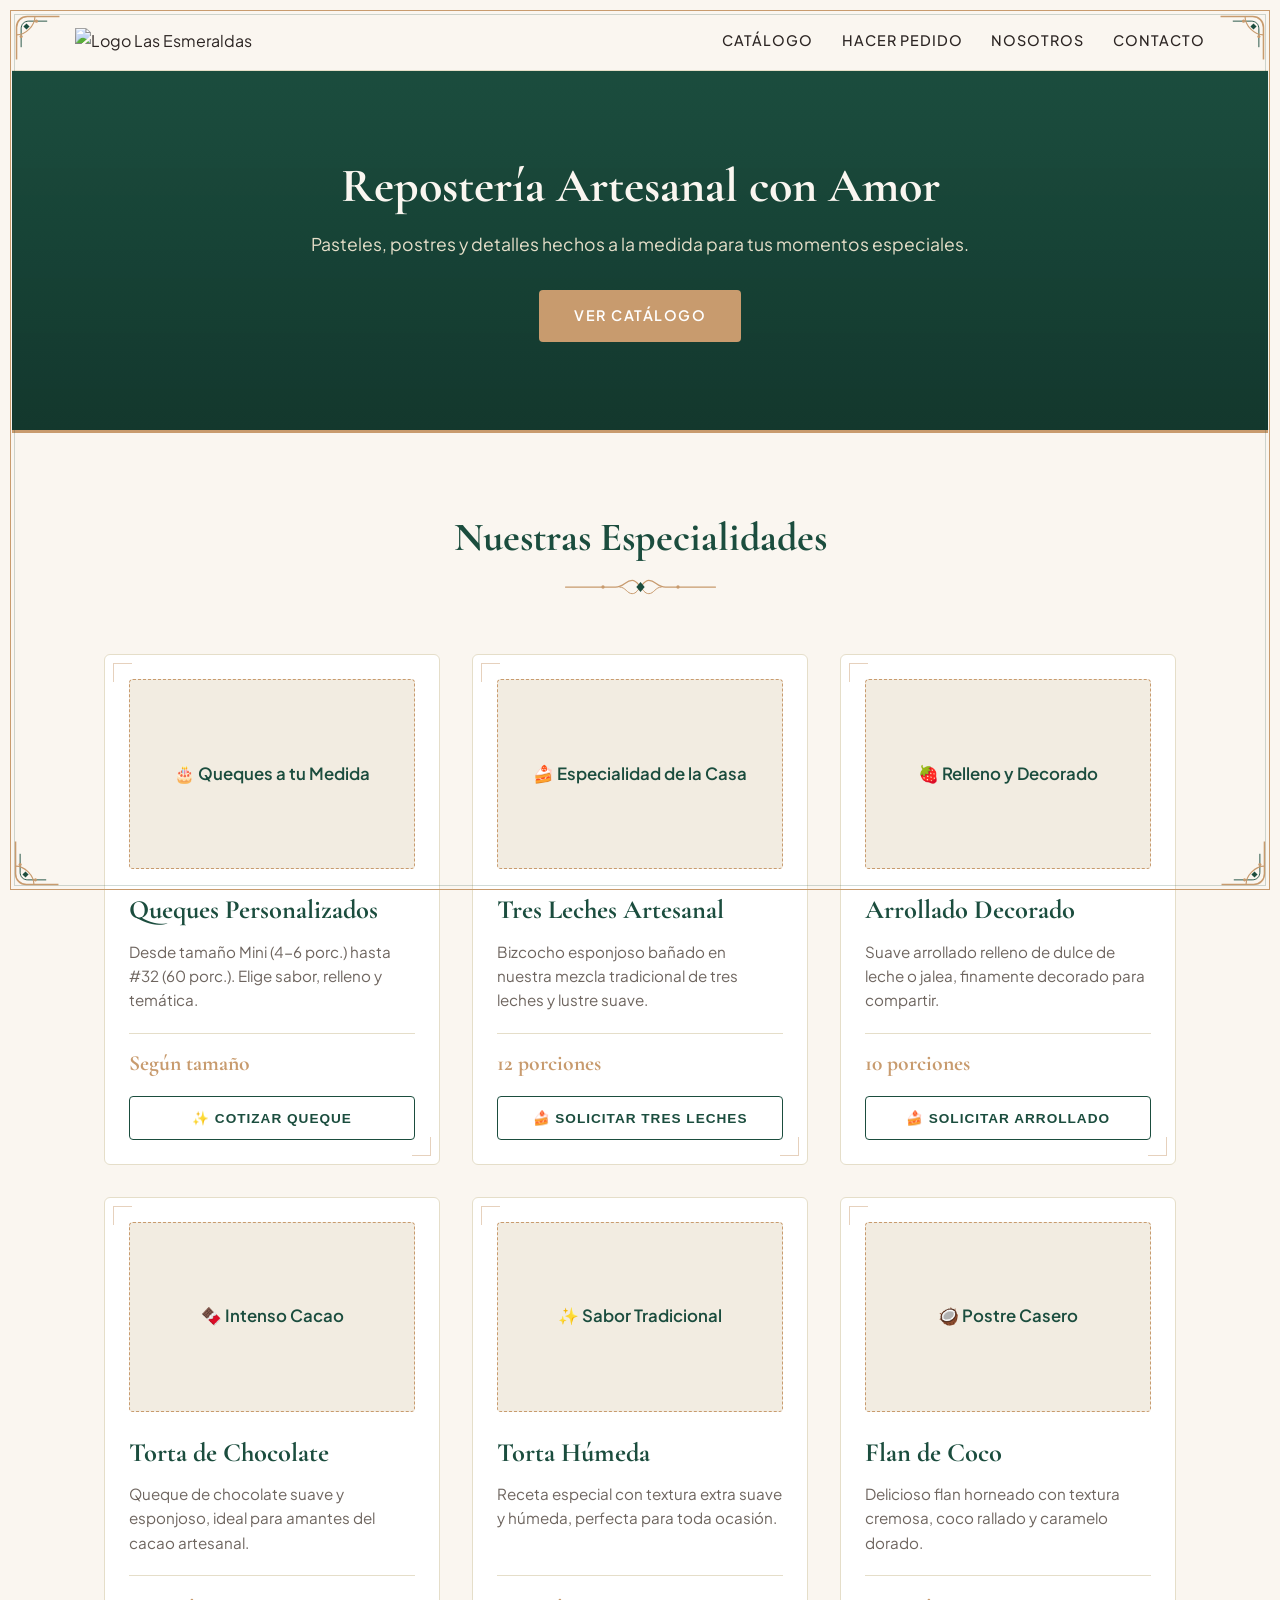
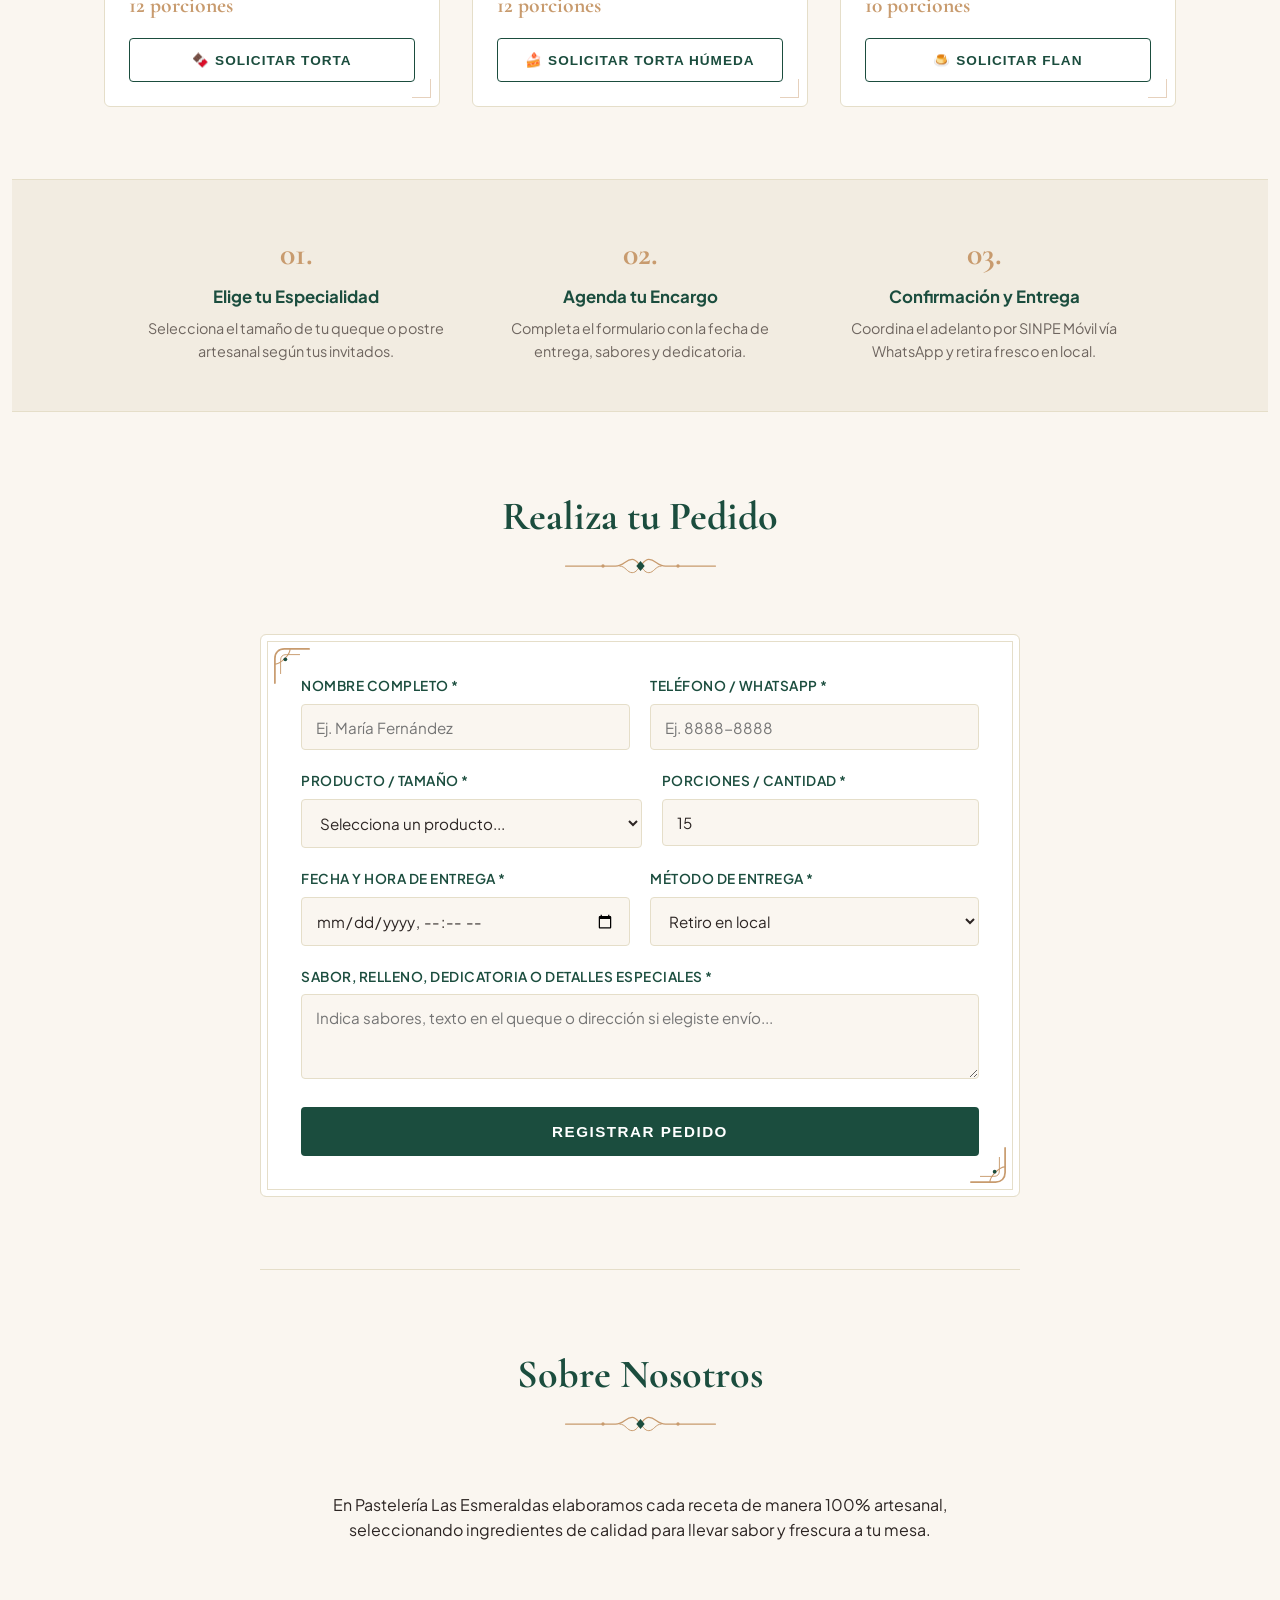
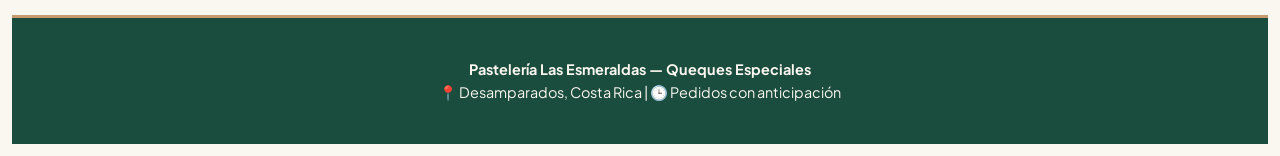
==== index.html @ ae48ea0a "Integra nuevo logo clasico" ====
<!DOCTYPE html>
<html lang="es">
<head>
  <meta charset="UTF-8">
  <meta name="viewport" content="width=device-width, initial-scale=1.0">
  <title>Pastelería Las Esmeraldas</title>
  <link rel="stylesheet" href="styles.css">
  <title>Pastelería Las Esmeraldas | Queques Especiales</title>
</head>
<body>

  <!-- 1. Encabezado / Navbar -->
  <header class="navbar">
    <div class="logo-container">
      <img src="LogoAntiguo.jpg" alt="Logo Las Esmeraldas" class="logo-img">
    </div>
    <nav class="nav-links">
      <a href="#catalogo">Catálogo</a>
      <a href="#pedidos">Hacer Pedido</a>
      <a href="#nosotros">Nosotros</a>
      <a href="#contacto">Contacto</a>
    </nav>
  </header>

  <!-- 2. Portada / Hero -->
  <section class="hero">
    <div class="hero-content">
      <h1>Repostería Artesanal con Amor</h1>
      <p>Pasteles, postres y detalles hechos a la medida para tus momentos especiales.</p>
      <a href="#catalogo" class="btn-hero">Ver Catálogo</a>
    </div>
  </section>

  <!-- 3. Catálogo de Productos (Tarjetas visibles en la página) -->
  <section id="catalogo" class="contenedor">
    <h2 class="titulo-seccion">Nuestras Especialidades</h2>
    <div class="productos-grid">
      
      <!-- Producto 1: Queques Personalizados -->
      <div class="card">
        <div class="card-img-placeholder">🎂 Queques a tu Medida</div>
        <h3>Queques Personalizados</h3>
        <p>Desde tamaño Mini (4-6 porc.) hasta #32 (60 porc.). Elige sabor, relleno y temática.</p>
        <span class="precio">Según tamaño</span>
        <button class="btn-pedir" onclick="seleccionarProducto('Queque Mediano', 'Por cotizar')">
          ✨ Cotizar Queque
        </button>
      </div>

      <!-- Producto 2: Tres Leches -->
      <div class="card">
        <div class="card-img-placeholder">🍰 Especialidad de la Casa</div>
        <h3>Tres Leches Artesanal</h3>
        <p>Bizcocho esponjoso bañado en nuestra mezcla tradicional de tres leches y lustre suave.</p>
        <span class="precio">12 porciones</span>
        <button class="btn-pedir" onclick="seleccionarProducto('Tres Leches', 'Por cotizar')">
          🍰 Solicitar Tres Leches
        </button>
      </div>

      <!-- Producto 3: Arrollado Decorado -->
      <div class="card">
        <div class="card-img-placeholder">🍓 Relleno y Decorado</div>
        <h3>Arrollado Decorado</h3>
        <p>Suave arrollado relleno de dulce de leche o jalea, finamente decorado para compartir.</p>
        <span class="precio">10 porciones</span>
        <button class="btn-pedir" onclick="seleccionarProducto('Arrollado Decorado', 'Por cotizar')">
          🍰 Solicitar Arrollado
        </button>
      </div>

      <!-- Producto 4: Torta de Chocolate -->
      <div class="card">
        <div class="card-img-placeholder">🍫 Intenso Cacao</div>
        <h3>Torta de Chocolate</h3>
        <p>Queque de chocolate suave y esponjoso, ideal para amantes del cacao artesanal.</p>
        <span class="precio">12 porciones</span>
        <button class="btn-pedir" onclick="seleccionarProducto('Torta Chocolate', 'Por cotizar')">
          🍫 Solicitar Torta
        </button>
      </div>

      <!-- Producto 5: Torta Húmeda -->
      <div class="card">
        <div class="card-img-placeholder">✨ Sabor Tradicional</div>
        <h3>Torta Húmeda</h3>
        <p>Receta especial con textura extra suave y húmeda, perfecta para toda ocasión.</p>
        <span class="precio">12 porciones</span>
        <button class="btn-pedir" onclick="seleccionarProducto('Torta Humeda', 'Por cotizar')">
          🍰 Solicitar Torta Húmeda
        </button>
      </div>

      <!-- Producto 6: Flan de Coco -->
      <div class="card">
        <div class="card-img-placeholder">🥥 Postre Casero</div>
        <h3>Flan de Coco</h3>
        <p>Delicioso flan horneado con textura cremosa, coco rallado y caramelo dorado.</p>
        <span class="precio">10 porciones</span>
        <button class="btn-pedir" onclick="seleccionarProducto('Flan Coco', 'Por cotizar')">
          🍮 Solicitar Flan
        </button>
      </div>

    </div>
  </section>
  <!-- Banda de Proceso en 3 Pasos (Estilo Poilâne) -->
  <section class="pasos-banda">
    <div class="pasos-grid">
      <div class="paso-item">
        <span>01.</span>
        <h4>Elige tu Especialidad</h4>
        <p>Selecciona el tamaño de tu queque o postre artesanal según tus invitados.</p>
      </div>
      <div class="paso-item">
        <span>02.</span>
        <h4>Agenda tu Encargo</h4>
        <p>Completa el formulario con la fecha de entrega, sabores y dedicatoria.</p>
      </div>
      <div class="paso-item">
        <span>03.</span>
        <h4>Confirmación y Entrega</h4>
        <p>Coordina el adelanto por SINPE Móvil vía WhatsApp y retira fresco en local.</p>
      </div>
    </div>
  </section>
  <!-- 4. Formulario de Pedidos (Conectado a Google Sheets) -->
  <section id="pedidos" class="contenedor">
    <h2 class="titulo-seccion">Realiza tu Pedido</h2>
    <div class="form-card">
      <form id="formularioPedido">
        
        <div class="form-row">
          <div class="form-group">
            <label for="nombre">Nombre Completo *</label>
            <input type="text" id="nombre" placeholder="Ej. María Fernández" required>
          </div>
          <div class="form-group">
            <label for="telefono">Teléfono / WhatsApp *</label>
            <input type="tel" id="telefono" placeholder="Ej. 8888-8888" required>
          </div>
        </div>

        <div class="form-row">
          <div class="form-group">
            <label for="producto">Producto / Tamaño *</label>
            <select id="producto" required>
              <option value="" disabled selected>Selecciona un producto...</option>
              
              <optgroup label="🎂 Queques Personalizados / Decorados">
                <option value="Queque Mini" data-porciones="5">Queque Mini (4-6 porciones)</option>
                <option value="Queque Pequeño" data-porciones="10">Queque Pequeño (8-10 porciones)</option>
                <option value="Queque Mediano" data-porciones="15">Queque Mediano (12-15 porciones)</option>
                <option value="Queque Grande" data-porciones="20">Queque Grande (18-20 porciones)</option>
                <option value="Queque 20" data-porciones="25">Queque #20 (22-25 porciones)</option>
                <option value="Queque 24" data-porciones="35">Queque #24 (30-35 porciones)</option>
                <option value="Queque 28" data-porciones="45">Queque #28 (40-45 porciones)</option>
                <option value="Queque 32" data-porciones="60">Queque #32 (55-60 porciones)</option>
              </optgroup>

              <optgroup label="🍰 Especialidades y Postres">
                <option value="Tres Leches" data-porciones="12">Tres Leches Entero</option>
                <option value="Arrollado Decorado" data-porciones="10">Arrollado Decorado</option>
                <option value="Arrollado" data-porciones="10">Arrollado Tradicional</option>
                <option value="Torta Chocolate" data-porciones="12">Torta de Chocolate</option>
                <option value="Torta Humeda" data-porciones="12">Torta Húmeda</option>
                <option value="Flan Coco" data-porciones="10">Flan de Coco</option>
              </optgroup>

              <optgroup label="✨ Otros Encargos">
                <option value="Bocadillos / Mesa Dulce" data-porciones="25">Bocadillos / Mesa Dulce</option>
                <option value="Otro / Varios" data-porciones="1">Otro producto (Especificar en detalles)</option>
              </optgroup>
            </select>
          </div>
          <div class="form-group">
            <label for="porciones">Porciones / Cantidad *</label>
            <input type="number" id="porciones" min="1" value="15" required>
          </div>
        </div>

        <div class="form-row">
          <div class="form-group">
            <label for="fecha">Fecha y Hora de Entrega *</label>
            <input type="datetime-local" id="fecha" required>
          </div>
          <div class="form-group">
            <label for="entrega">Método de Entrega *</label>
            <select id="entrega" required>
              <option value="Retiro en local">Retiro en local</option>
              <option value="Envío a domicilio">Envío a domicilio</option>
            </select>
          </div>
        </div>

        <div class="form-group">
          <label for="detalles">Sabor, relleno, dedicatoria o detalles especiales *</label>
          <textarea id="detalles" rows="3" placeholder="Indica sabores, texto en el queque o dirección si elegiste envío..." required></textarea>
        </div>

        <!-- Campo oculto para guardar precio base si viene del catálogo -->
        <input type="hidden" id="monto_estimado" value="Por definir">

        <button type="submit" id="btnEnviar" class="btn-submit">
          Registrar Pedido
        </button>
      </form>
    </div>
  </section>

  <!-- 5. Sobre Nosotros -->
  <section id="nosotros" class="contenedor nosotros">
    <h2 class="titulo-seccion">Sobre Nosotros</h2>
    <p>En Pastelería Las Esmeraldas elaboramos cada receta de manera 100% artesanal, seleccionando ingredientes de calidad para llevar sabor y frescura a tu mesa.</p>
  </section>

  <!-- 6. Pie de Página y Contacto -->
 <footer id="contacto">
  <p><strong>Pastelería Las Esmeraldas — Queques Especiales</strong></p>
  <p>📍 Desamparados, Costa Rica | 🕒 Pedidos con anticipación</p>
</footer>

  <script src="script.js"></script>
</body>
</html>
---- styles.css ----
/* Importación de tipografías estilo editorial / artesanal (Poilâne) */
@import url('https://fonts.googleapis.com/css2?family=Cormorant+Garamond:ital,wght@0,600;0,700;1,400&family=Plus+Jakarta+Sans:wght@400;500;600&display=swap');

:root {
  --bg-crema: #FAF6F0;        /* Fondo principal vainilla / crema cálido */
  --bg-tarjeta: #FFFFFF;      /* Blanco puro para tarjetas y formulario */
  --bg-secundario: #F2ECE1;   /* Tono trigo suave para secciones alternas */
  --esmeralda: #1B4D3E;       /* Verde Esmeralda profundo principal */
  --esmeralda-hover: #12352B; /* Verde más oscuro al tocar botones */
  --dorado-trigo: #C89B6E;    /* Dorado corteza / caramelo para detalles */
  --texto-oscuro: #2C2523;    /* Café espresso casi negro (más cálido que el negro puro) */
  --texto-suave: #6E655F;     /* Gris tierra para descripciones */
  --borde-fino: #E5DEC9;      /* Línea divisoria sutil estilo Poilâne */
}

* {
  margin: 0;
  padding: 0;
  box-sizing: border-box;
}

html {
  scroll-behavior: smooth;
}

body {
  background-color: var(--bg-crema);
  color: var(--texto-oscuro);
  font-family: 'Plus Jakarta Sans', sans-serif;
  line-height: 1.6;
}

h1, h2, h3, .precio {
  font-family: 'Cormorant Garamond', serif;
  color: var(--esmeralda);
}

/* 1. Barra de Navegación */
.navbar {
  background-color: var(--bg-crema);
  border-bottom: 1px solid var(--borde-fino);
  padding: 1rem 5%;
  display: flex;
  justify-content: space-between;
  align-items: center;
  position: sticky;
  top: 0;
  z-index: 100;
}

.logo-img {
  max-height: 95px;
  width: auto;
  display: block;
}

@media (max-width: 700px) {
  .logo-img {
    max-height: 80px;
  }
}

.nav-links {
  display: flex;
  gap: 1.8rem;
}

.nav-links a {
  text-decoration: none;
  color: var(--texto-oscuro);
  font-size: 0.9rem;
  font-weight: 500;
  text-transform: uppercase;
  letter-spacing: 1px;
  transition: color 0.2s ease;
}

.nav-links a:hover {
  color: var(--esmeralda);
}

/* 2. Portada / Hero Minimalista */
.hero {
  background: linear-gradient(rgba(27, 77, 62, 0.85), rgba(18, 53, 43, 0.9)), url('img/hero-bg.jpg') center/cover no-repeat;
  background-color: var(--esmeralda);
  color: var(--bg-crema);
  text-align: center;
  padding: 5.5rem 1.5rem;
  border-bottom: 3px solid var(--dorado-trigo);
}

.hero-content {
  max-width: 680px;
  margin: 0 auto;
}

.hero h1 {
  color: var(--bg-crema);
  font-size: 3rem;
  font-weight: 700;
  line-height: 1.15;
  margin-bottom: 1rem;
}

.hero p {
  font-size: 1.1rem;
  color: #E5DEC9;
  margin-bottom: 2rem;
}

.btn-hero {
  display: inline-block;
  background-color: var(--dorado-trigo);
  color: #FFFFFF;
  text-decoration: none;
  padding: 0.9rem 2.2rem;
  font-size: 0.9rem;
  font-weight: 600;
  text-transform: uppercase;
  letter-spacing: 1.5px;
  border-radius: 4px;
  transition: background-color 0.25s ease, transform 0.2s ease;
}

.btn-hero:hover {
  background-color: #b58658;
  transform: translateY(-2px);
}

/* Contenedores Generales */
.contenedor {
  max-width: 1120px;
  margin: 0 auto;
  padding: 4.5rem 1.5rem;
}

.titulo-seccion {
  text-align: center;
  font-size: 2.5rem;
  font-weight: 700;
  margin-bottom: 0.5rem;
}

.subtitulo-seccion {
  text-align: center;
  color: var(--texto-suave);
  font-size: 1rem;
  max-width: 580px;
  margin: 0 auto 3rem auto;
}

/* 3. Catálogo de Productos Estilo Poilâne */
.productos-grid {
  display: grid;
  grid-template-columns: repeat(auto-fit, minmax(300px, 1fr));
  gap: 2rem;
}

.card {
  background-color: var(--bg-tarjeta);
  border: 1px solid var(--borde-fino);
  border-radius: 6px;
  padding: 1.5rem;
  display: flex;
  flex-direction: column;
  justify-content: space-between;
  transition: border-color 0.25s ease, transform 0.25s ease;
}

.card:hover {
  border-color: var(--dorado-trigo);
  transform: translateY(-4px);
}

.card-img-placeholder {
  background-color: var(--bg-secundario);
  color: var(--esmeralda);
  height: 190px;
  border-radius: 4px;
  display: flex;
  align-items: center;
  justify-content: center;
  font-weight: 600;
  font-size: 1.05rem;
  margin-bottom: 1.25rem;
  border: 1px dashed var(--dorado-trigo);
}

.card h3 {
  font-size: 1.65rem;
  margin-bottom: 0.5rem;
}

.card p {
  color: var(--texto-suave);
  font-size: 0.95rem;
  margin-bottom: 1.25rem;
  flex-grow: 1;
}

.precio {
  display: block;
  font-size: 1.35rem;
  font-weight: 700;
  color: var(--dorado-trigo);
  margin-bottom: 1rem;
  border-top: 1px solid var(--borde-fino);
  padding-top: 0.75rem;
}

.btn-pedir {
  width: 100%;
  background-color: transparent;
  color: var(--esmeralda);
  border: 1px solid var(--esmeralda);
  padding: 0.8rem 1rem;
  font-size: 0.85rem;
  font-weight: 600;
  text-transform: uppercase;
  letter-spacing: 1px;
  border-radius: 4px;
  cursor: pointer;
  transition: all 0.25s ease;
}

.btn-pedir:hover {
  background-color: var(--esmeralda);
  color: #FFFFFF;
}

/* Franja de Proceso en 3 Pasos (Inspiración Poilâne) */
.pasos-banda {
  background-color: var(--bg-secundario);
  border-top: 1px solid var(--borde-fino);
  border-bottom: 1px solid var(--borde-fino);
  padding: 3rem 1.5rem;
}

.pasos-grid {
  max-width: 1000px;
  margin: 0 auto;
  display: grid;
  grid-template-columns: repeat(auto-fit, minmax(250px, 1fr));
  gap: 2rem;
  text-align: center;
}

.paso-item span {
  display: inline-block;
  font-family: 'Cormorant Garamond', serif;
  font-size: 2rem;
  font-weight: 700;
  color: var(--dorado-trigo);
  margin-bottom: 0.3rem;
}

.paso-item h4 {
  color: var(--esmeralda);
  font-size: 1.05rem;
  margin-bottom: 0.4rem;
}

.paso-item p {
  font-size: 0.9rem;
  color: var(--texto-suave);
}

/* 4. Formulario de Pedidos */
.form-card {
  background-color: var(--bg-tarjeta);
  border: 1px solid var(--borde-fino);
  border-radius: 6px;
  padding: 2.5rem;
  max-width: 760px;
  margin: 0 auto;
}

.form-row {
  display: grid;
  grid-template-columns: 1fr 1fr;
  gap: 1.25rem;
}

.form-group {
  margin-bottom: 1.25rem;
  display: flex;
  flex-direction: column;
}

.form-group label {
  font-size: 0.85rem;
  font-weight: 600;
  text-transform: uppercase;
  letter-spacing: 0.5px;
  color: var(--esmeralda);
  margin-bottom: 0.45rem;
}

.form-group input,
.form-group select,
.form-group textarea {
  padding: 0.8rem 0.9rem;
  border: 1px solid var(--borde-fino);
  border-radius: 4px;
  background-color: var(--bg-crema);
  color: var(--texto-oscuro);
  font-family: inherit;
  font-size: 0.95rem;
  transition: border-color 0.2s ease, background-color 0.2s ease;
}

.form-group input:focus,
.form-group select:focus,
.form-group textarea:focus {
  outline: none;
  border-color: var(--esmeralda);
  background-color: #FFFFFF;
}

.btn-submit {
  width: 100%;
  background-color: var(--esmeralda);
  color: #FFFFFF;
  border: none;
  padding: 1rem;
  font-size: 0.95rem;
  font-weight: 600;
  text-transform: uppercase;
  letter-spacing: 1.5px;
  border-radius: 4px;
  cursor: pointer;
  margin-top: 0.5rem;
  transition: background-color 0.25s ease;
}

.btn-submit:hover {
  background-color: var(--esmeralda-hover);
}

/* 5. Sobre Nosotros y Footer */
.nosotros {
  text-align: center;
  max-width: 760px;
  border-top: 1px solid var(--borde-fino);
}

footer {
  background-color: var(--esmeralda);
  color: var(--bg-crema);
  text-align: center;
  padding: 2.5rem 1.5rem;
  font-size: 0.9rem;
  border-top: 3px solid var(--dorado-trigo);
}

/* Adaptación para Celulares (Mobile-First) */
@media (max-width: 700px) {
  .navbar {
    flex-direction: column;
    gap: 0.8rem;
  }
  .nav-links {
    gap: 1rem;
    flex-wrap: wrap;
    justify-content: center;
  }
  .hero h1 {
    font-size: 2.2rem;
  }
  .form-row {
    grid-template-columns: 1fr;
    gap: 0;
  }
  .form-card {
    padding: 1.5rem;
  }
}
/* =========================================================
   DETALLES ORNAMENTALES: ARABESCOS Y DIVISIONES CLÁSICAS
   ========================================================= */

/* 1. Divisor con arabesco y joya esmeralda debajo de los títulos H2 */
.titulo-seccion {
  position: relative;
  padding-bottom: 1.4rem;
  margin-bottom: 2.2rem;
}

.titulo-seccion::after {
  content: "";
  display: block;
  width: 200px;
  height: 20px;
  margin: 0.5rem auto 0;
  background-repeat: no-repeat;
  background-position: center;
  background-size: contain;
  /* Arabesco simétrico en dorado trigo con diamante esmeralda central */
  background-image: url("data:image/svg+xml,%3Csvg xmlns='http://www.w3.org/2000/svg' viewBox='0 0 200 24' fill='none'%3E%3Cpath d='M10 12 H70 C80 12 82 4 90 4 C95 4 97 9 100 12 C103 9 105 4 110 4 C118 4 120 12 130 12 H190' stroke='%23C89B6E' stroke-width='1.5' stroke-linecap='round'/%3E%3Cpath d='M75 12 C82 12 84 20 90 20 C95 20 97 15 100 12 C103 15 105 20 110 20 C116 20 118 12 125 12' stroke='%23C89B6E' stroke-width='1.2' stroke-linecap='round'/%3E%3Cpolygon points='100,6 105,12 100,18 95,12' fill='%231B4D3E'/%3E%3Ccircle cx='55' cy='12' r='2' fill='%23C89B6E'/%3E%3Ccircle cx='145' cy='12' r='2' fill='%23C89B6E'/%3E%3C/svg%3E");
}

/* 2. Marco de papelería fina con arabescos en las esquinas del Formulario */
.form-card {
  position: relative;
  /* Doble marco sutil estilo caja de pastelería artesanal */
  box-shadow: inset 0 0 0 6px var(--bg-tarjeta), inset 0 0 0 7px var(--borde-fino);
}

.form-card::before,
.form-card::after {
  content: "";
  position: absolute;
  width: 38px;
  height: 38px;
  pointer-events: none;
  background-size: contain;
  background-repeat: no-repeat;
}

/* Arabesco esquina superior izquierda */
.form-card::before {
  top: 12px;
  left: 12px;
  background-image: url("data:image/svg+xml,%3Csvg xmlns='http://www.w3.org/2000/svg' viewBox='0 0 40 40' fill='none'%3E%3Cpath d='M2 38 V12 C2 6 6 2 12 2 H38' stroke='%23C89B6E' stroke-width='1.8' stroke-linecap='round'/%3E%3Cpath d='M8 28 V14 C8 10 10 8 14 8 H28' stroke='%23C89B6E' stroke-width='1' stroke-linecap='round'/%3E%3Cpath d='M2 18 C8 18 18 8 18 2' stroke='%23C89B6E' stroke-width='1.2'/%3E%3Ccircle cx='13' cy='13' r='2' fill='%231B4D3E'/%3E%3C/svg%3E");
}

/* Arabesco esquina inferior derecha */
.form-card::after {
  bottom: 12px;
  right: 12px;
  transform: rotate(180deg);
  background-image: url("data:image/svg+xml,%3Csvg xmlns='http://www.w3.org/2000/svg' viewBox='0 0 40 40' fill='none'%3E%3Cpath d='M2 38 V12 C2 6 6 2 12 2 H38' stroke='%23C89B6E' stroke-width='1.8' stroke-linecap='round'/%3E%3Cpath d='M8 28 V14 C8 10 10 8 14 8 H28' stroke='%23C89B6E' stroke-width='1' stroke-linecap='round'/%3E%3Cpath d='M2 18 C8 18 18 8 18 2' stroke='%23C89B6E' stroke-width='1.2'/%3E%3Ccircle cx='13' cy='13' r='2' fill='%231B4D3E'/%3E%3C/svg%3E");
}

/* 3. Esquinas delicadas en las tarjetas de producto (brillan al pasar el cursor) */
.card {
  position: relative;
}

.card::before,
.card::after {
  content: "";
  position: absolute;
  width: 18px;
  height: 18px;
  border-color: var(--dorado-trigo);
  border-style: solid;
  opacity: 0.45;
  transition: all 0.3s ease;
  pointer-events: none;
}

.card::before {
  top: 8px;
  left: 8px;
  border-width: 1.5px 0 0 1.5px;
}

.card::after {
  bottom: 8px;
  right: 8px;
  border-width: 0 1.5px 1.5px 0;
}

.card:hover::before,
.card:hover::after {
  width: 26px;
  height: 26px;
  opacity: 1;
}
/* =========================================================
   MARCO EDITORIAL DE PÁGINA COMPLETA CON 4 ARABESCOS
   ========================================================= */

/* Damos un ligero respiro en los bordes para que el marco luzca */
body {
  padding: 12px;
}

/* 1. Doble filete dorado y esmeralda + Esquinas Superiores (Izquierda y Derecha) */
body::before {
  content: "";
  position: fixed;
  inset: 10px; /* Separación de 10px respecto al borde de la pantalla */
  border: 1px solid var(--dorado-trigo);
  outline: 1px solid rgba(27, 77, 62, 0.2);
  outline-offset: -5px;
  pointer-events: none; /* Permite hacer clic a través del marco */
  z-index: 9999;

  /* Dos arabescos superiores dibujados con SVG en las esquinas */
  background-image: 
    /* Esquina Superior Izquierda */
    url("data:image/svg+xml,%3Csvg xmlns='http://www.w3.org/2000/svg' viewBox='0 0 60 60' fill='none'%3E%3Cpath d='M2 58 V16 C2 8 8 2 16 2 H58' stroke='%23C89B6E' stroke-width='2'/%3E%3Cpath d='M8 42 V18 C8 12 12 8 18 8 H42' stroke='%231B4D3E' stroke-width='1.2'/%3E%3Cpath d='M2 26 C14 26 26 14 26 2' stroke='%23C89B6E' stroke-width='1.5'/%3E%3Cpolygon points='15,11 19,15 15,19 11,15' fill='%231B4D3E'/%3E%3Ccircle cx='28' cy='8' r='2' fill='%23C89B6E'/%3E%3Ccircle cx='8' cy='28' r='2' fill='%23C89B6E'/%3E%3C/svg%3E"),
    /* Esquina Superior Derecha */
    url("data:image/svg+xml,%3Csvg xmlns='http://www.w3.org/2000/svg' viewBox='0 0 60 60' fill='none'%3E%3Cg transform='translate(60,0) scale(-1,1)'%3E%3Cpath d='M2 58 V16 C2 8 8 2 16 2 H58' stroke='%23C89B6E' stroke-width='2'/%3E%3Cpath d='M8 42 V18 C8 12 12 8 18 8 H42' stroke='%231B4D3E' stroke-width='1.2'/%3E%3Cpath d='M2 26 C14 26 26 14 26 2' stroke='%23C89B6E' stroke-width='1.5'/%3E%3Cpolygon points='15,11 19,15 15,19 11,15' fill='%231B4D3E'/%3E%3Ccircle cx='28' cy='8' r='2' fill='%23C89B6E'/%3E%3Ccircle cx='8' cy='28' r='2' fill='%23C89B6E'/%3E%3C/g%3E%3C/svg%3E");
  background-position: top 4px left 4px, top 4px right 4px;
  background-repeat: no-repeat;
  background-size: 46px 46px;
}

/* 2. Esquinas Inferiores (Izquierda y Derecha) */
body::after {
  content: "";
  position: fixed;
  inset: 10px;
  pointer-events: none;
  z-index: 9999;

  background-image: 
    /* Esquina Inferior Izquierda */
    url("data:image/svg+xml,%3Csvg xmlns='http://www.w3.org/2000/svg' viewBox='0 0 60 60' fill='none'%3E%3Cg transform='translate(0,60) scale(1,-1)'%3E%3Cpath d='M2 58 V16 C2 8 8 2 16 2 H58' stroke='%23C89B6E' stroke-width='2'/%3E%3Cpath d='M8 42 V18 C8 12 12 8 18 8 H42' stroke='%231B4D3E' stroke-width='1.2'/%3E%3Cpath d='M2 26 C14 26 26 14 26 2' stroke='%23C89B6E' stroke-width='1.5'/%3E%3Cpolygon points='15,11 19,15 15,19 11,15' fill='%231B4D3E'/%3E%3Ccircle cx='28' cy='8' r='2' fill='%23C89B6E'/%3E%3Ccircle cx='8' cy='28' r='2' fill='%23C89B6E'/%3E%3C/g%3E%3C/svg%3E"),
    /* Esquina Inferior Derecha */
    url("data:image/svg+xml,%3Csvg xmlns='http://www.w3.org/2000/svg' viewBox='0 0 60 60' fill='none'%3E%3Cg transform='translate(60,60) scale(-1,-1)'%3E%3Cpath d='M2 58 V16 C2 8 8 2 16 2 H58' stroke='%23C89B6E' stroke-width='2'/%3E%3Cpath d='M8 42 V18 C8 12 12 8 18 8 H42' stroke='%231B4D3E' stroke-width='1.2'/%3E%3Cpath d='M2 26 C14 26 26 14 26 2' stroke='%23C89B6E' stroke-width='1.5'/%3E%3Cpolygon points='15,11 19,15 15,19 11,15' fill='%231B4D3E'/%3E%3Ccircle cx='28' cy='8' r='2' fill='%23C89B6E'/%3E%3Ccircle cx='8' cy='28' r='2' fill='%23C89B6E'/%3E%3C/g%3E%3C/svg%3E");
  background-position: bottom 4px left 4px, bottom 4px right 4px;
  background-repeat: no-repeat;
  background-size: 46px 46px;
}

/* Ajuste fino en celulares para que el marco sea más delgado y no quite espacio */
@media (max-width: 700px) {
  body {
    padding: 6px;
  }
  body::before,
  body::after {
    inset: 6px;
    background-size: 34px 34px;
  }
}
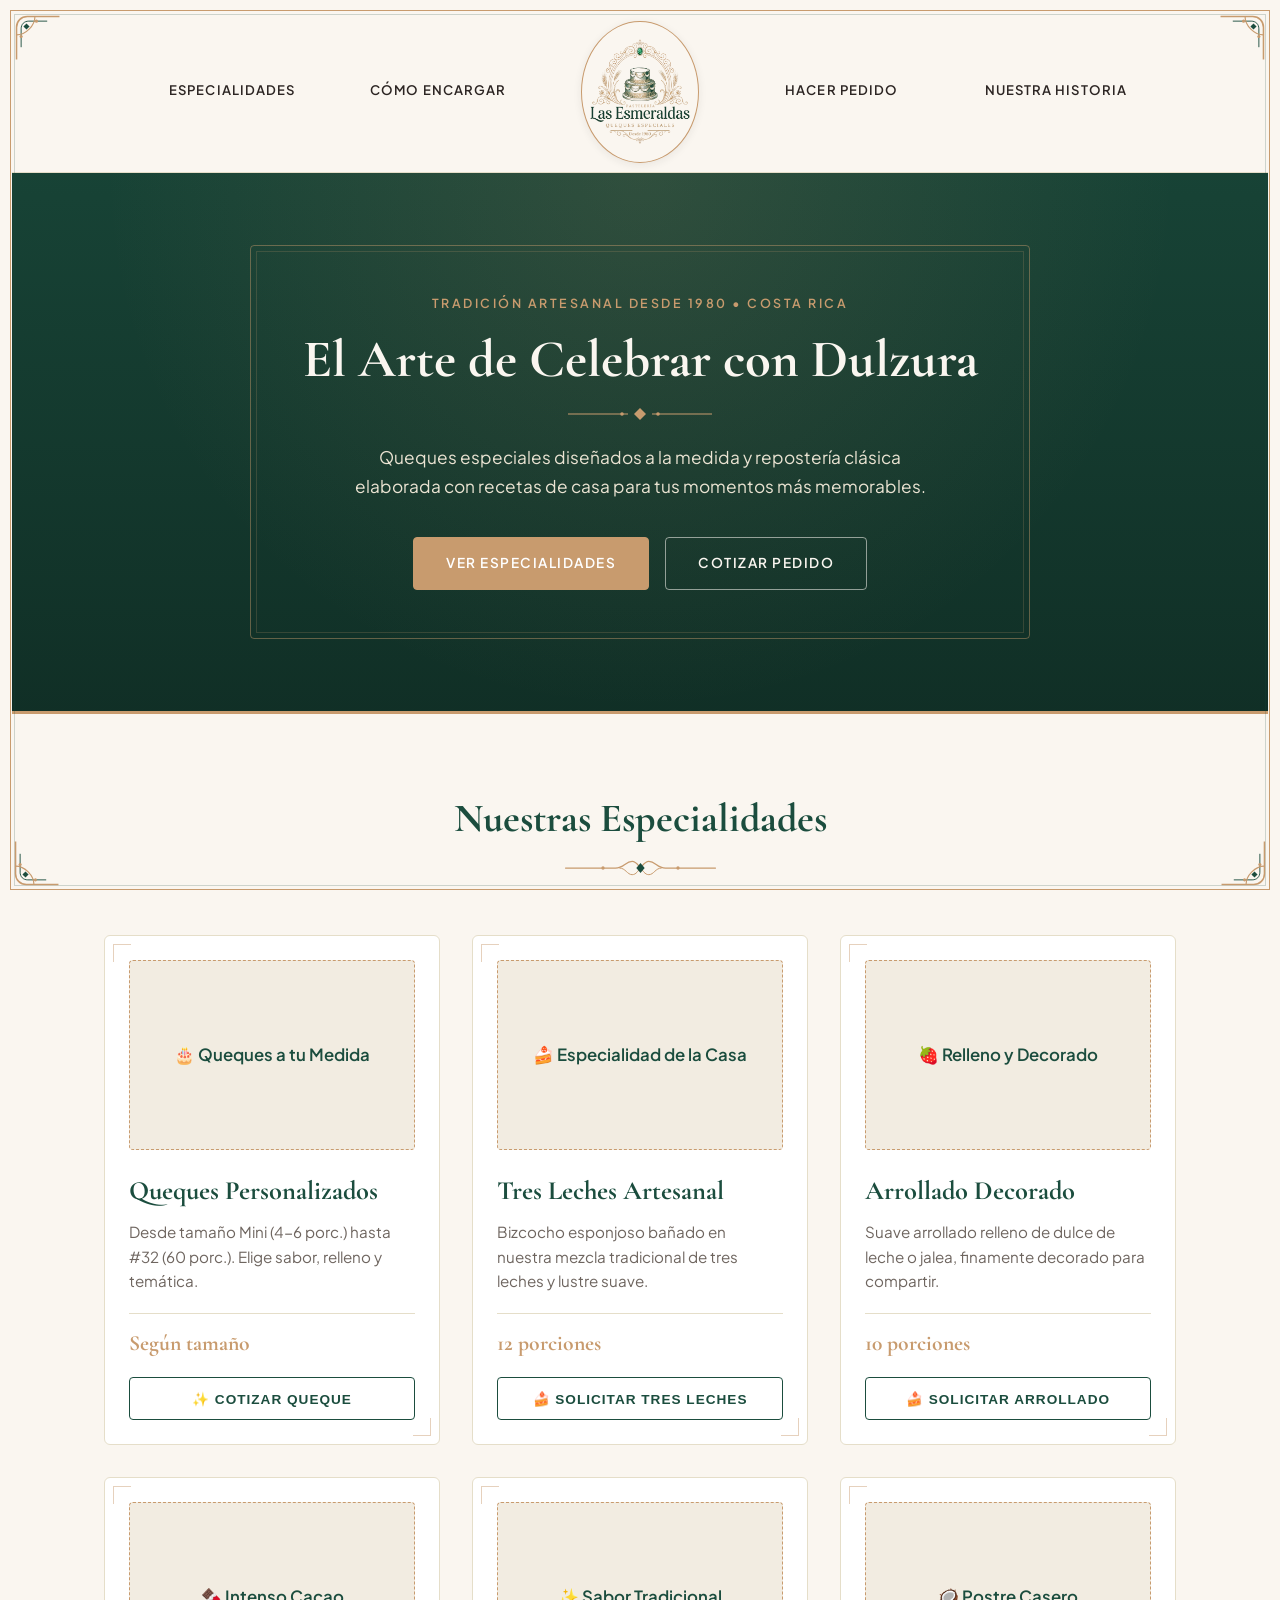
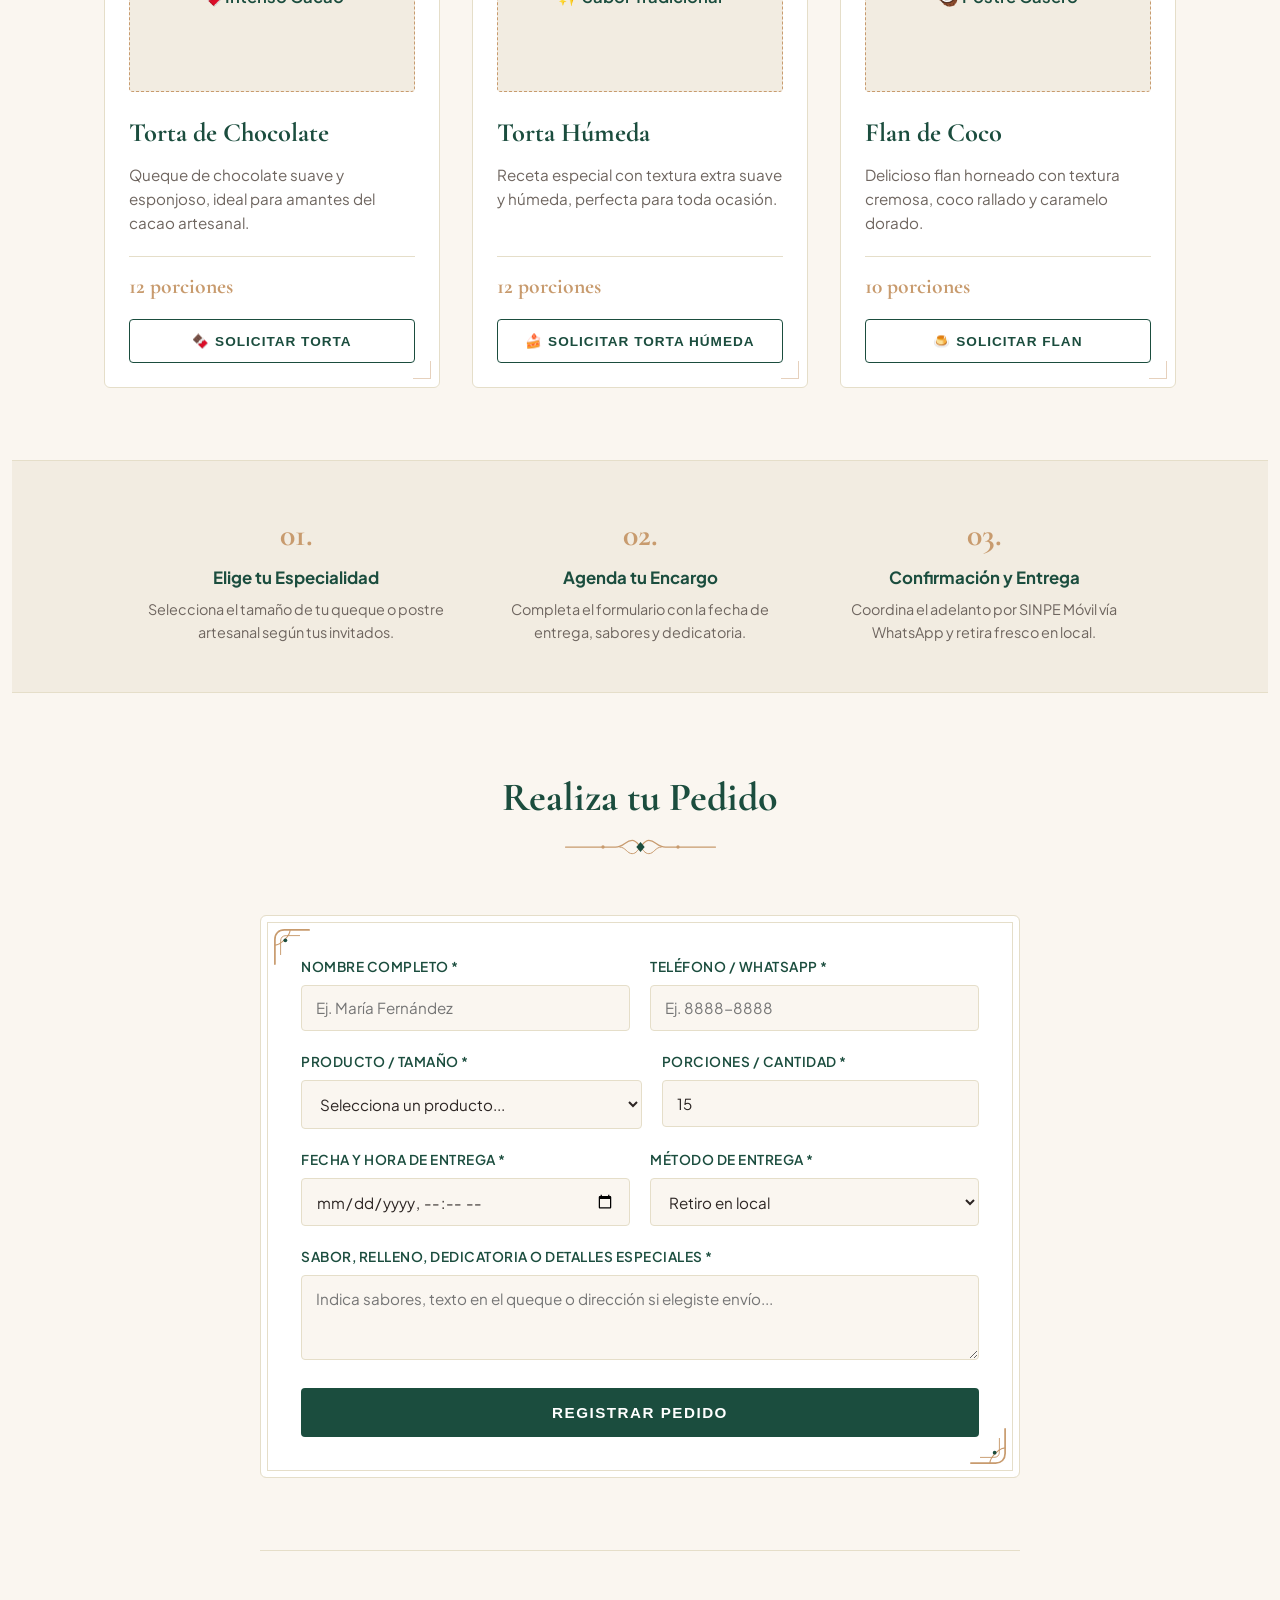
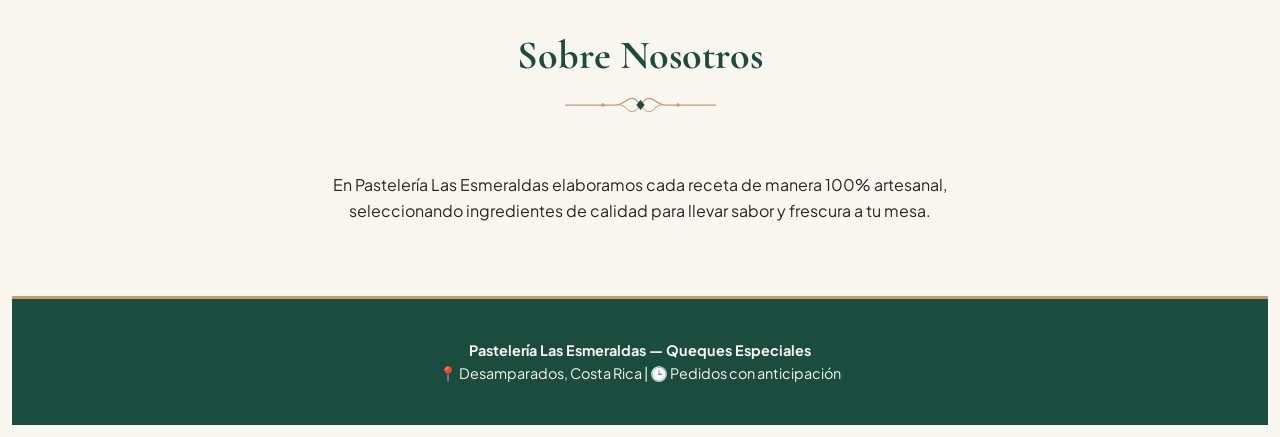
==== commit f5ba9417: "Cambio al borde del logo" ====
--- a/index.html
+++ b/index.html
@@ -11,26 +11,35 @@
 
   <!-- 1. Encabezado / Navbar -->
   <header class="navbar">
-    <div class="logo-container">
-      <img src="LogoAntiguo.jpg" alt="Logo Las Esmeraldas" class="logo-img">
-    </div>
-    <nav class="nav-links">
-      <a href="#catalogo">Catálogo</a>
-      <a href="#pedidos">Hacer Pedido</a>
-      <a href="#nosotros">Nosotros</a>
-      <a href="#contacto">Contacto</a>
-    </nav>
+    <div class="navbar-inner">
+      <a href="#" class="logo-link">
+        <img src="img/logo-clasico.png" alt="Pastelería Las Esmeraldas - Queques Especiales" class="logo-img">
+      </a>
+      <nav class="nav-links">
+        <a href="#catalogo">Especialidades</a>
+        <a href="#como-pedir">Cómo Encargar</a>
+        <a href="#pedidos">Hacer Pedido</a>
+        <a href="#nosotros">Nuestra Historia</a>
+      </nav>
+    </div>
   </header>
 
   <!-- 2. Portada / Hero -->
-  <section class="hero">
-    <div class="hero-content">
-      <h1>Repostería Artesanal con Amor</h1>
-      <p>Pasteles, postres y detalles hechos a la medida para tus momentos especiales.</p>
-      <a href="#catalogo" class="btn-hero">Ver Catálogo</a>
-    </div>
-  </section>
-
+<section class="hero">
+    <div class="hero-marco">
+      <span class="hero-eyebrow">Tradición Artesanal desde 1980 • Costa Rica</span>
+      <h1>El Arte de Celebrar con Dulzura</h1>
+      <div class="hero-ornamento" aria-hidden="true"></div>
+      <p>
+        Queques especiales diseñados a la medida y repostería clásica elaborada 
+        con recetas de casa para tus momentos más memorables.
+      </p>
+      <div class="hero-botones">
+        <a href="#catalogo" class="btn-hero">Ver Especialidades</a>
+        <a href="#pedidos" class="btn-hero-secundario">Cotizar Pedido</a>
+      </div>
+    </div>
+  </section>
   <!-- 3. Catálogo de Productos (Tarjetas visibles en la página) -->
   <section id="catalogo" class="contenedor">
     <h2 class="titulo-seccion">Nuestras Especialidades</h2>
--- a/styles.css
+++ b/styles.css
@@ -13,7 +13,10 @@
   --borde-fino: #E5DEC9;      /* Línea divisoria sutil estilo Poilâne */
 }
 
-* {
+/* Reset base */
+*,
+*::before,
+*::after {
   margin: 0;
   padding: 0;
   box-sizing: border-box;
@@ -28,6 +31,7 @@
   color: var(--texto-oscuro);
   font-family: 'Plus Jakarta Sans', sans-serif;
   line-height: 1.6;
+  padding: 12px;
 }
 
 h1, h2, h3, .precio {
@@ -35,58 +39,147 @@
   color: var(--esmeralda);
 }
 
-/* 1. Barra de Navegación */
+/* 1. Barra de Navegación Editorial */
+/* 1. Barra de Navegación Editorial - Logo Central en 5 Columnas */
 .navbar {
-  background-color: var(--bg-crema);
+  display: block;
+  width: 100%;
+  background-color: #FAF6F0;
   border-bottom: 1px solid var(--borde-fino);
-  padding: 1rem 5%;
-  display: flex;
-  justify-content: space-between;
-  align-items: center;
+  padding: 0.55rem 1.5rem;
   position: sticky;
   top: 0;
   z-index: 100;
 }
 
+.navbar-inner {
+  width: 100%;
+  max-width: 1180px;
+  margin: 0 auto;
+  display: grid;
+  grid-template-columns: 1fr 1fr auto 1fr 1fr;
+  align-items: center;
+  gap: 1.25rem;
+}
+
+.logo-link {
+  grid-column: 3;
+  grid-row: 1;
+  display: flex;
+  align-items: center;
+  justify-content: center;
+  width: 118px;
+  height: 142px;
+  border-radius: 50%;
+  border: 1.5px solid var(--dorado-trigo);
+  background-color: var(--bg-crema);
+  box-shadow: 0 2px 8px rgba(44, 37, 35, 0.08);
+  overflow: hidden;
+  transition: transform 0.25s ease, box-shadow 0.25s ease, border-color 0.25s ease;
+}
+.logo-link:hover {
+  transform: scale(1.04);
+  border-color: var(--esmeralda);
+  box-shadow: 0 4px 12px rgba(27, 77, 62, 0.14);
+}
 .logo-img {
-  max-height: 95px;
-  width: auto;
+  width: 100%;
+  height: 100%;
+  object-fit: contain;
+  padding: 8px;
   display: block;
 }
-
-@media (max-width: 700px) {
-  .logo-img {
-    max-height: 80px;
-  }
-}
-
+.logo-img:hover {
+  transform: scale(1.03);
+}
 .nav-links {
-  display: flex;
-  gap: 1.8rem;
+  display: contents;
 }
 
 .nav-links a {
+  grid-row: 1;
   text-decoration: none;
   color: var(--texto-oscuro);
-  font-size: 0.9rem;
-  font-weight: 500;
+  font-size: 0.82rem;
+  font-weight: 600;
   text-transform: uppercase;
-  letter-spacing: 1px;
-  transition: color 0.2s ease;
+  letter-spacing: 1.1px;
+  white-space: nowrap;
+  position: relative;
+  padding-bottom: 4px;
+  transition: color 0.25s ease;
+}
+
+/* Cada enlace en su propia columna para que nunca se monten */
+.nav-links a:nth-child(1) {
+  grid-column: 1;
+  justify-self: end;
+}
+
+.nav-links a:nth-child(2) {
+  grid-column: 2;
+  justify-self: center;
+}
+
+.nav-links a:nth-child(3) {
+  grid-column: 4;
+  justify-self: center;
+}
+
+.nav-links a:nth-child(4) {
+  grid-column: 5;
+  justify-self: start;
+}
+
+.nav-links a::after {
+  content: "";
+  position: absolute;
+  left: 0;
+  bottom: 0;
+  width: 0;
+  height: 1.5px;
+  background-color: var(--dorado-trigo);
+  transition: width 0.25s ease;
 }
 
 .nav-links a:hover {
   color: var(--esmeralda);
 }
 
-/* 2. Portada / Hero Minimalista */
+.nav-links a:hover::after {
+  width: 100%;
+}
+/* 2. Portada / Hero Editorial */
 .hero {
-  background: linear-gradient(rgba(27, 77, 62, 0.85), rgba(18, 53, 43, 0.9)), url('img/hero-bg.jpg') center/cover no-repeat;
+  background: 
+    radial-gradient(circle at top, rgba(200, 155, 110, 0.14), transparent 65%),
+    linear-gradient(rgba(23, 66, 53, 0.92), rgba(16, 46, 37, 0.96)),
+    url('img/hero-bg.jpg') center/cover no-repeat;
   background-color: var(--esmeralda);
   color: var(--bg-crema);
   text-align: center;
-  padding: 5.5rem 1.5rem;
+  padding: 4.5rem 1.5rem;
   border-bottom: 3px solid var(--dorado-trigo);
+}
+
+.hero-marco {
+  max-width: 780px;
+  margin: 0 auto;
+  padding: 3rem 2rem;
+  border: 1px solid rgba(200, 155, 110, 0.45);
+  outline: 1px solid rgba(200, 155, 110, 0.2);
+  outline-offset: -7px;
+  border-radius: 4px;
+}
+
+.hero-eyebrow {
+  display: block;
+  font-size: 0.78rem;
+  font-weight: 600;
+  text-transform: uppercase;
+  letter-spacing: 2.5px;
+  color: var(--dorado-trigo);
+  margin-bottom: 1rem;
 }
 
 .hero-content {
@@ -96,16 +189,35 @@
 
 .hero h1 {
   color: var(--bg-crema);
-  font-size: 3rem;
+  font-size: 3.3rem;
   font-weight: 700;
-  line-height: 1.15;
-  margin-bottom: 1rem;
+  line-height: 1.12;
+  margin-bottom: 1.1rem;
+}
+
+.hero-ornamento {
+  width: 160px;
+  height: 16px;
+  margin: 0 auto 1.3rem auto;
+  background-repeat: no-repeat;
+  background-position: center;
+  background-size: contain;
+  background-image: url("data:image/svg+xml,%3Csvg xmlns='http://www.w3.org/2000/svg' viewBox='0 0 160 16' fill='none'%3E%3Cline x1='8' y1='8' x2='68' y2='8' stroke='%23C89B6E' stroke-width='1.2'/%3E%3Cline x1='92' y1='8' x2='152' y2='8' stroke='%23C89B6E' stroke-width='1.2'/%3E%3Cpolygon points='80,2 86,8 80,14 74,8' fill='%23C89B6E'/%3E%3Ccircle cx='62' cy='8' r='1.8' fill='%23C89B6E'/%3E%3Ccircle cx='98' cy='8' r='1.8' fill='%23C89B6E'/%3E%3C/svg%3E");
 }
 
 .hero p {
-  font-size: 1.1rem;
-  color: #E5DEC9;
-  margin-bottom: 2rem;
+  font-size: 1.08rem;
+  color: #EAE3D2;
+  max-width: 580px;
+  margin: 0 auto 2.2rem auto;
+  line-height: 1.7;
+}
+
+.hero-botones {
+  display: flex;
+  justify-content: center;
+  gap: 1rem;
+  flex-wrap: wrap;
 }
 
 .btn-hero {
@@ -113,17 +225,40 @@
   background-color: var(--dorado-trigo);
   color: #FFFFFF;
   text-decoration: none;
-  padding: 0.9rem 2.2rem;
-  font-size: 0.9rem;
+  padding: 0.9rem 2rem;
+  font-size: 0.85rem;
   font-weight: 600;
   text-transform: uppercase;
   letter-spacing: 1.5px;
   border-radius: 4px;
-  transition: background-color 0.25s ease, transform 0.2s ease;
+  border: 1px solid var(--dorado-trigo);
+  transition: all 0.25s ease;
 }
 
 .btn-hero:hover {
   background-color: #b58658;
+  border-color: #b58658;
+  transform: translateY(-2px);
+}
+
+.btn-hero-secundario {
+  display: inline-block;
+  background-color: transparent;
+  color: var(--bg-crema);
+  text-decoration: none;
+  padding: 0.9rem 2rem;
+  font-size: 0.85rem;
+  font-weight: 600;
+  text-transform: uppercase;
+  letter-spacing: 1.5px;
+  border-radius: 4px;
+  border: 1px solid rgba(250, 246, 240, 0.55);
+  transition: all 0.25s ease;
+}
+
+.btn-hero-secundario:hover {
+  background-color: rgba(250, 246, 240, 0.12);
+  border-color: var(--bg-crema);
   transform: translateY(-2px);
 }
 
@@ -353,28 +488,44 @@
   border-top: 3px solid var(--dorado-trigo);
 }
 
-/* Adaptación para Celulares (Mobile-First) */
-@media (max-width: 700px) {
+/* Adaptación para Celulares y Pantallas Medianas */
+@media (max-width: 820px) {
   .navbar {
+    padding: 0.55rem 1rem;
+  }
+
+  .navbar-inner {
+    display: flex;
     flex-direction: column;
-    gap: 0.8rem;
-  }
+    justify-content: center;
+    gap: 0.55rem;
+  }
+
+  .logo-img {
+    height: 94px;
+    max-height: 94px;
+  }
+
   .nav-links {
-    gap: 1rem;
+    display: flex;
     flex-wrap: wrap;
     justify-content: center;
-  }
-  .hero h1 {
-    font-size: 2.2rem;
-  }
-  .form-row {
-    grid-template-columns: 1fr;
-    gap: 0;
-  }
-  .form-card {
-    padding: 1.5rem;
-  }
-}
+    gap: 0.7rem 1.1rem;
+  }
+
+  .nav-links a:nth-child(1),
+  .nav-links a:nth-child(2),
+  .nav-links a:nth-child(3),
+  .nav-links a:nth-child(4) {
+    margin: 0;
+  }
+
+  .nav-links a {
+    font-size: 0.76rem;
+    letter-spacing: 0.8px;
+  }
+}
+
 /* =========================================================
    DETALLES ORNAMENTALES: ARABESCOS Y DIVISIONES CLÁSICAS
    ========================================================= */
@@ -468,14 +619,10 @@
   height: 26px;
   opacity: 1;
 }
+
 /* =========================================================
    MARCO EDITORIAL DE PÁGINA COMPLETA CON 4 ARABESCOS
    ========================================================= */
-
-/* Damos un ligero respiro en los bordes para que el marco luzca */
-body {
-  padding: 12px;
-}
 
 /* 1. Doble filete dorado y esmeralda + Esquinas Superiores (Izquierda y Derecha) */
 body::before {
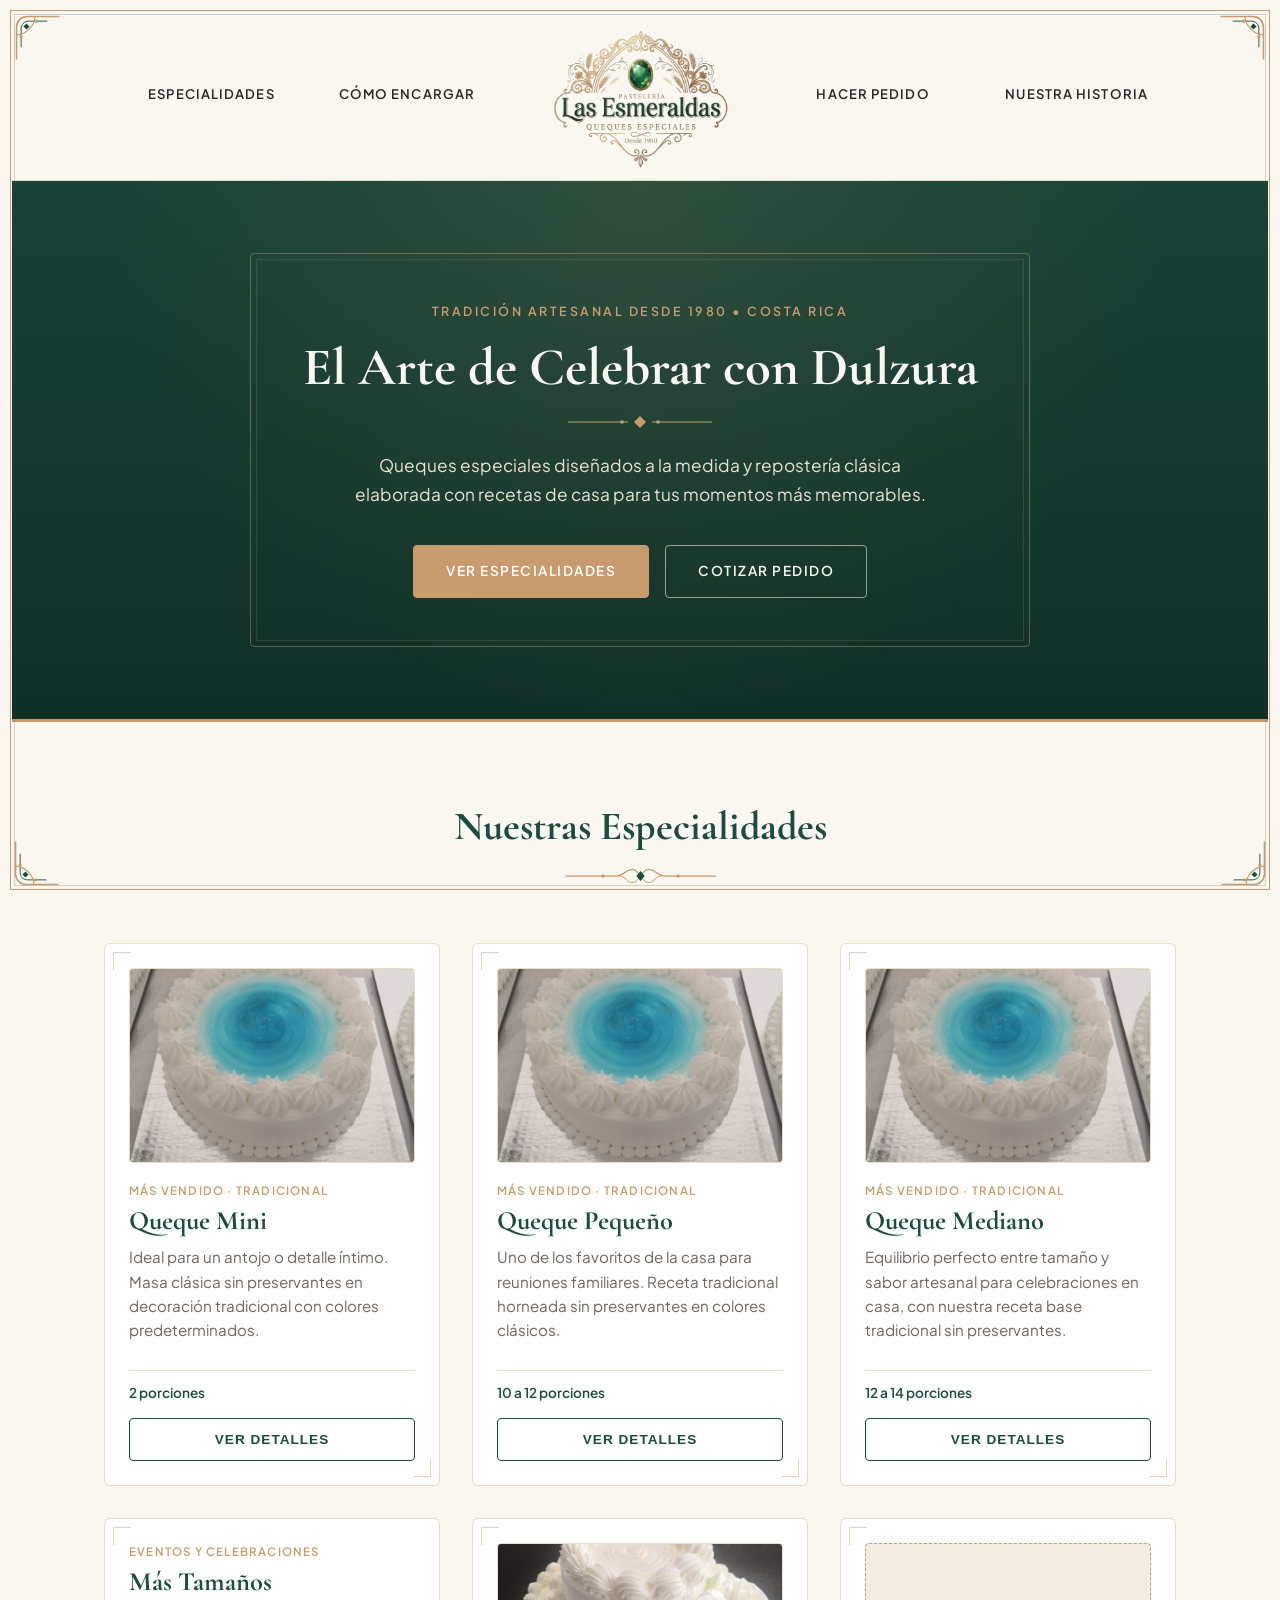
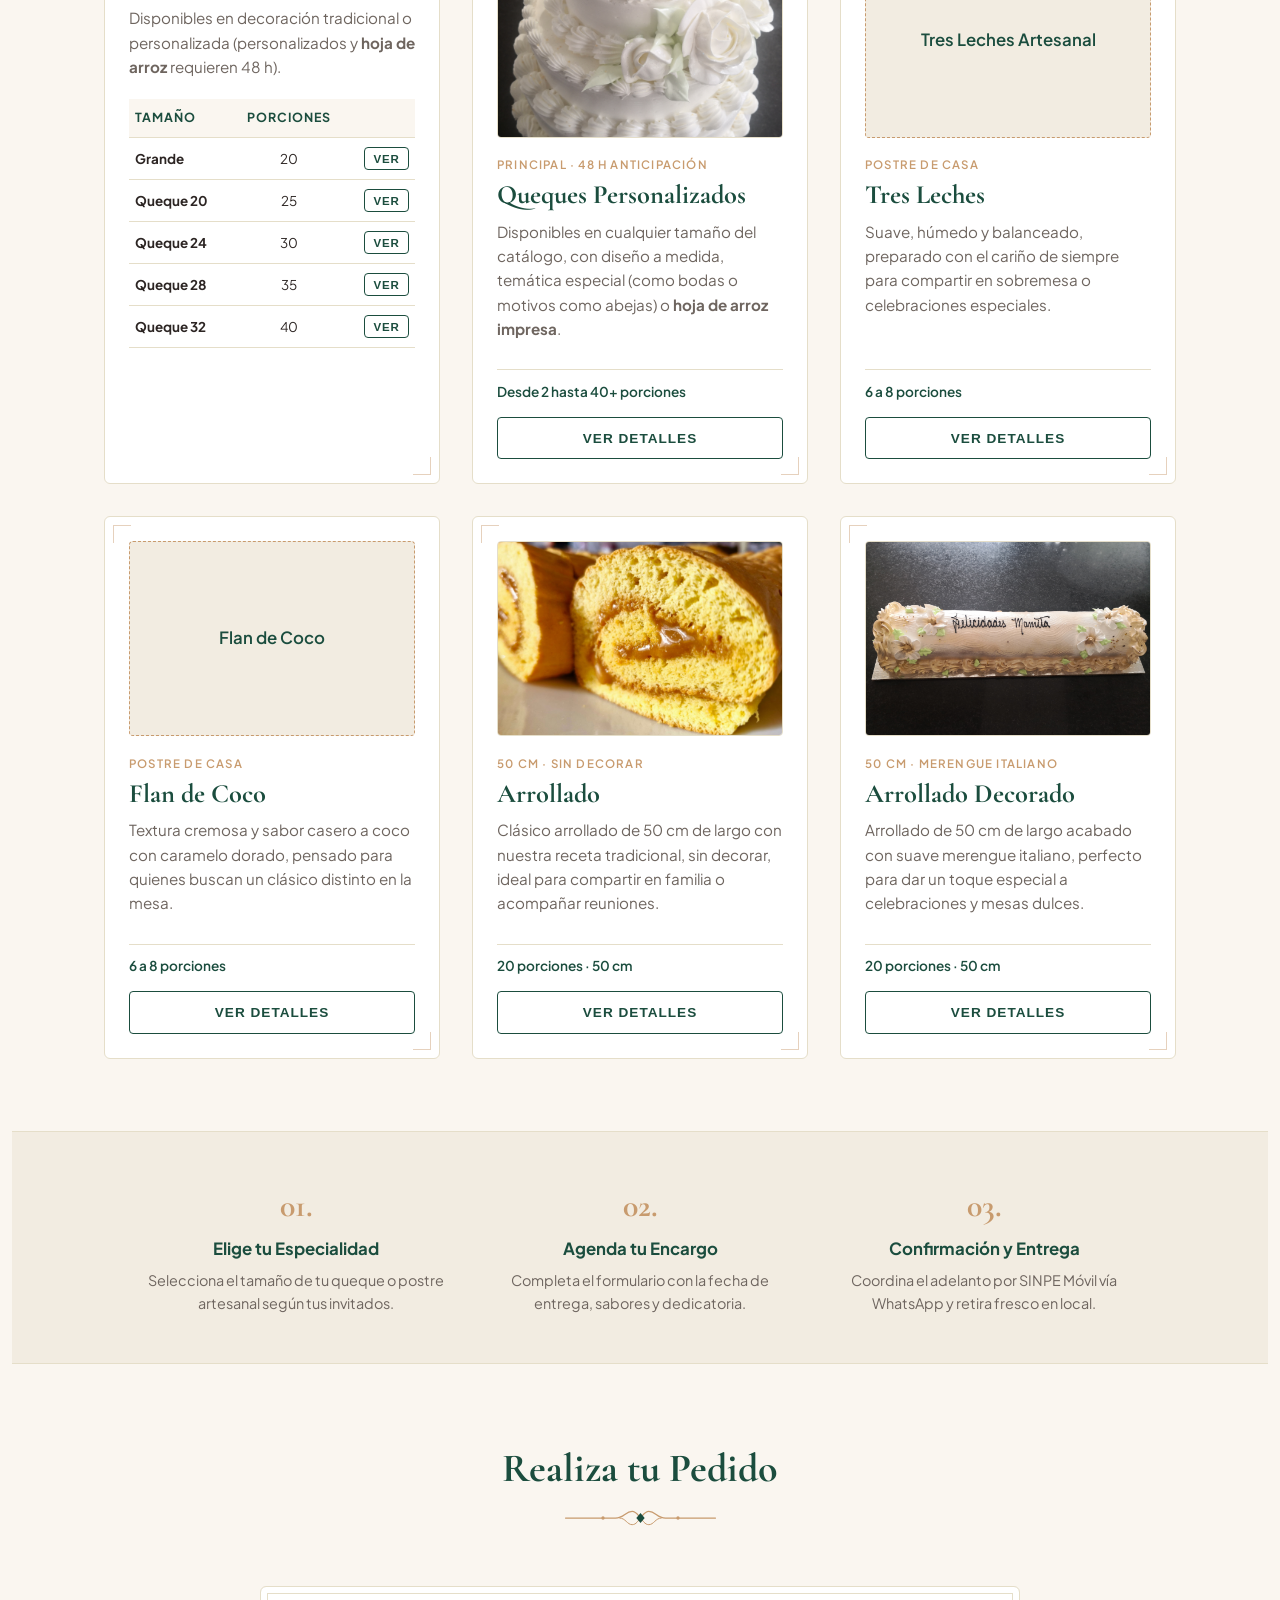
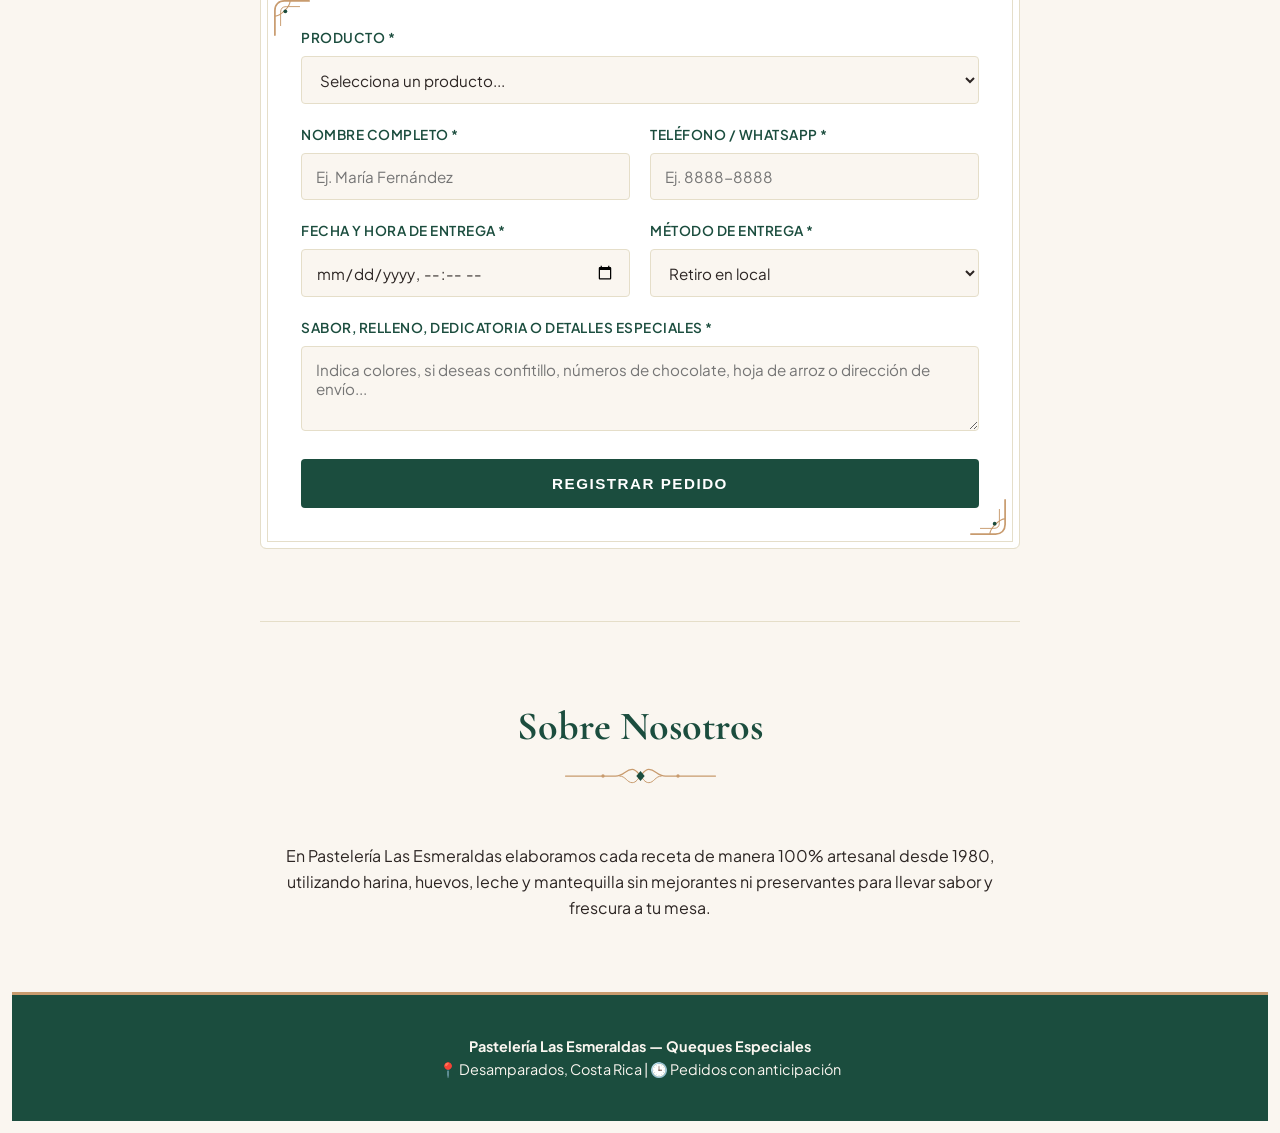
==== commit 9b53ce70: "Refinamiento tarjetas de seccion nuestras especialidades" ====
--- a/index.html
+++ b/index.html
@@ -3,9 +3,8 @@
 <head>
   <meta charset="UTF-8">
   <meta name="viewport" content="width=device-width, initial-scale=1.0">
-  <title>Pastelería Las Esmeraldas</title>
+  <title>Pastelería Las Esmeraldas | Queques Especiales</title>
   <link rel="stylesheet" href="styles.css">
-  <title>Pastelería Las Esmeraldas | Queques Especiales</title>
 </head>
 <body>
 
@@ -25,7 +24,7 @@
   </header>
 
   <!-- 2. Portada / Hero -->
-<section class="hero">
+  <section class="hero">
     <div class="hero-marco">
       <span class="hero-eyebrow">Tradición Artesanal desde 1980 • Costa Rica</span>
       <h1>El Arte de Celebrar con Dulzura</h1>
@@ -40,81 +39,457 @@
       </div>
     </div>
   </section>
-  <!-- 3. Catálogo de Productos (Tarjetas visibles en la página) -->
+
+  <!-- 3. Catálogo de Especialidades -->
   <section id="catalogo" class="contenedor">
     <h2 class="titulo-seccion">Nuestras Especialidades</h2>
     <div class="productos-grid">
+      <!-- Principal 1: Queque Mini -->
+      <article class="card">
+        <div class="card-contenido">
+          <div class="card-img-wrap">
+            <img src="img/Tradicional.jpg" alt="Queque Mini con decoración tradicional" class="card-img">
+          </div>
+          <span class="card-etiqueta">Más vendido · Tradicional</span>
+          <h3>Queque Mini</h3>
+          <p>
+            Ideal para un antojo o detalle íntimo. Masa clásica sin preservantes en decoración tradicional
+            con colores predeterminados.
+          </p>
+        </div>
+        <div class="card-pie">
+          <span class="porciones">2 porciones</span>
+          <span class="relleno"><strong>Relleno:</strong> Leche condensada con cierto grado de cocción</span>
+          <span class="precio">₡4.000</span>
+          <button
+            type="button"
+            class="btn-pedir btn-ver-detalle"
+            data-producto="Queque Mini"
+            data-porciones-num="2"
+            data-precio-num="4000"
+            data-titulo="Queque Mini"
+            data-etiqueta="Decoración Tradicional · Más vendido"
+            data-porciones="2 porciones"
+            data-precio="₡4.000"
+            data-tiempo="Disponible o para el día siguiente (colores predeterminados)"
+            data-imagen="img/Tradicional.jpg"
+            data-descripcion="La clásica receta tradicional, sabor vainilla, en decoración tradicional."
+          >
+            Ver detalles
+          </button>
+        </div>
+      </article>
+
+      <!-- Principal 2: Queque Pequeño -->
+      <article class="card">
+        <div class="card-contenido">
+          <div class="card-img-wrap">
+            <img src="img/Tradicional.jpg" alt="Queque Pequeño con decoración tradicional" class="card-img">
+          </div>
+          <span class="card-etiqueta">Más vendido · Tradicional</span>
+          <h3>Queque Pequeño</h3>
+          <p>
+            Uno de los favoritos de la casa para reuniones familiares. Receta tradicional horneada sin
+            preservantes en colores clásicos.
+          </p>
+        </div>
+        <div class="card-pie">
+          <span class="porciones">10 a 12 porciones</span>
+          <span class="relleno"><strong>Relleno:</strong> Leche condensada con cierto grado de cocción</span>
+          <span class="precio">₡10.500</span>
+          <button
+            type="button"
+            class="btn-pedir btn-ver-detalle"
+            data-producto="Queque Pequeño"
+            data-porciones-num="10"
+            data-precio-num="10500"
+            data-titulo="Queque Pequeño"
+            data-etiqueta="Decoración Tradicional · Más vendido"
+            data-porciones="10 a 12 porciones"
+            data-precio="₡10.500"
+            data-tiempo="Disponible o para el día siguiente (colores predeterminados)"
+            data-imagen="img/Tradicional.jpg"
+            data-descripcion="La clásica receta tradicional, precio base en decoración tradicional."
+          >
+            Ver detalles
+          </button>
+        </div>
+      </article>
+
+      <!-- Principal 3: Queque Mediano -->
+      <article class="card">
+        <div class="card-contenido">
+          <div class="card-img-wrap">
+            <img src="img/Tradicional.jpg" alt="Queque Mediano con decoración tradicional" class="card-img">
+          </div>
+          <span class="card-etiqueta">Más vendido · Tradicional</span>
+          <h3>Queque Mediano</h3>
+          <p>
+            Equilibrio perfecto entre tamaño y sabor artesanal para celebraciones en casa, con nuestra
+            receta base tradicional sin preservantes.
+          </p>
+        </div>
+        <div class="card-pie">
+          <span class="porciones">12 a 14 porciones</span>
+          <span class="relleno"><strong>Relleno:</strong> Leche condensada con cierto grado de cocción</span>
+          <span class="precio">₡13.000</span>
+          <button
+            type="button"
+            class="btn-pedir btn-ver-detalle"
+            data-producto="Queque Mediano"
+            data-porciones-num="12"
+            data-precio-num="13000"
+            data-titulo="Queque Mediano"
+            data-etiqueta="Decoración Tradicional · Más vendido"
+            data-porciones="12 a 14 porciones"
+            data-precio="₡13.000"
+            data-tiempo="Disponible o para el día siguiente (colores predeterminados)"
+            data-imagen="img/Tradicional.jpg"
+            data-descripcion="La clásica receta tradicional, precio base en decoración tradicional."
+          >
+            Ver detalles
+          </button>
+        </div>
+      </article>
+
+<!-- Tarjeta 4: Más Tamaños -->
+      <article class="card card-tamanos">
+        <div class="card-contenido">
+          <span class="card-etiqueta">Eventos y Celebraciones</span>
+          <h3>Más Tamaños</h3>
+          <p class="card-tamanos-intro">
+            Disponibles en decoración tradicional o personalizada (personalizados y <strong>hoja de arroz</strong> requieren 48 h).
+          </p>
+
+          <div class="tabla-tamanos-wrap">
+            <table class="tabla-tamanos tabla-tamanos-compacta">
+              <thead>
+                <tr>
+                  <th>Tamaño</th>
+                  <th>Porciones</th>
+                  <th></th>
+                </tr>
+              </thead>
+              <tbody>
+                <tr>
+                  <td><strong>Grande</strong></td>
+                  <td>20</td>
+                  <td>
+                    <button
+                      type="button"
+                      class="btn-tabla btn-ver-detalle"
+                      data-producto="Queque Grande"
+                      data-porciones-num="20"
+                      data-relleno="Leche condensada con cierto grado de cocción"
+                      data-precio-num="17000"
+                      data-titulo="Queque Grande"
+                      data-etiqueta="Decoración Tradicional"
+                      data-porciones="20 porciones"
+                      data-precio="₡17.000"
+                      data-tiempo="48 horas"
+                      data-imagen="img/Grande.jpg"
+                      data-descripcion="La clásica receta tradicional, precio base en decoración tradicional. Ideal para celebraciones medianas y familiares"
+                    >
+                      Ver
+                    </button>
+                  </td>
+                </tr>
+                <tr>
+                  <td><strong>Queque 20</strong></td>
+                  <td>25</td>
+                  <td>
+                    <button
+                      type="button"
+                      class="btn-tabla btn-ver-detalle"
+                      data-producto="Queque 20"
+                      data-porciones-num="25"
+                      data-relleno="Leche condensada con cierto grado de cocción"
+                      data-precio-num="20000"
+                      data-titulo="Queque 20"
+                      data-etiqueta="Decoración Tradicional"
+                      data-porciones="25 porciones"
+                      data-precio="₡20.000"
+                      data-tiempo="48 horas"
+                      data-imagen=""
+                      data-descripcion="Queque 20 de 25 porciones ideal para celebraciones medianas y familiares."
+                    >
+                      Ver
+                    </button>
+                  </td>
+                </tr>
+                <tr>
+                  <td><strong>Queque 24</strong></td>
+                  <td>30</td>
+                  <td>
+                    <button
+                      type="button"
+                      class="btn-tabla btn-ver-detalle"
+                      data-producto="Queque 24"
+                      data-porciones-num="30"
+                      data-relleno="Leche condensada con cierto grado de cocción"
+                      data-precio-num="24000"
+                      data-titulo="Queque 24"
+                      data-etiqueta="Decoración Tradicional"
+                      data-porciones="30 porciones"
+                      data-precio="₡24.000"
+                      data-tiempo="48 horas"
+                      data-imagen="img/Queque24.jpg"
+                      data-descripcion="Queque 24 de 30 porciones, receta tradicional, precio base en decoración tradicional."
+                    >
+                      Ver
+                    </button>
+                  </td>
+                </tr>
+                <tr>
+                  <td><strong>Queque 28</strong></td>
+                  <td>35</td>
+                  <td>
+                    <button
+                      type="button"
+                      class="btn-tabla btn-ver-detalle"
+                      data-producto="Queque 28"
+                      data-porciones-num="35"
+                      data-relleno="Leche condensada con cierto grado de cocción"
+                      data-precio-num="28000"
+                      data-titulo="Queque 28"
+                      data-etiqueta="Decoración Tradicional"
+                      data-porciones="35 porciones"
+                      data-precio="₡28.000"
+                      data-tiempo="48 horas"
+                      data-imagen="img/Queque28.jpg"
+                      data-descripcion="Queque 28 de 35 porciones pensado para eventos y reuniones amplias, receta tradicional, precio base en decoración tradicional.."
+                    >
+                      Ver
+                    </button>
+                  </td>
+                </tr>
+                <tr>
+                  <td><strong>Queque 32</strong></td>
+                  <td>40</td>
+                  <td>
+                    <button
+                      type="button"
+                      class="btn-tabla btn-ver-detalle"
+                      data-producto="Queque 32"
+                      data-porciones-num="40"
+                      data-relleno="Leche condensada con cierto grado de cocción"
+                      data-precio-num="32000"
+                      data-titulo="Queque 32"
+                      data-etiqueta="Decoración Tradicional"
+                      data-porciones="40 porciones"
+                      data-precio="₡32.000"
+                      data-tiempo="48 horas"
+                      data-imagen="img/Queque32.jpg"
+                      data-descripcion="Queque 32 de 40 porciones, nuestro formato más grande para celebraciones de gran capacidad, receta tradicional, precio base en decoración tradicional."
+                      
+                    >
+                      Ver
+                    </button>
+                  </td>
+                </tr>
+              </tbody>
+            </table>
+          </div>
+        </div>
+      </article>
+
+      <!-- Principal 5: Queques Personalizados -->
+      <article class="card">
+        <div class="card-contenido">
+          <div class="card-img-wrap">
+            <img src="img/QuequeBoda.jpg" alt="Ejemplo de queque personalizado y de boda" class="card-img">
+          </div>
+          <span class="card-etiqueta">Principal · 48 h anticipación</span>
+          <h3>Queques Personalizados</h3>
+          <p>
+            Disponibles en cualquier tamaño del catálogo, con diseño a medida, temática especial (como
+            bodas o motivos como abejas) o <strong>hoja de arroz impresa</strong>.
+          </p>
+        </div>
+        <div class="card-pie">
+          <span class="porciones">Desde 2 hasta 40+ porciones</span>
+          <span class="precio">Precio base + adicional</span>
+          <button
+            type="button"
+            class="btn-pedir btn-ver-detalle"
+            data-producto="Queque Personalizado"
+            data-porciones-num="12"
+            data-precio-num="Por definir"
+            data-titulo="Queques Personalizados"
+            data-etiqueta="Sobre pedido · 48 horas de anticipación"
+            data-porciones="Cualquier tamaño (2 a 40+ porciones)"
+            data-precio="Base del tamaño + adicional según diseño"
+            data-tiempo="Requiere 48 horas de anticipación"
+            data-imagen="img/QuequeBoda.jpg"
+            data-descripcion="Personalizamos cualquier tamaño sobre su receta base tradicional. Incluye opciones de decoración temática, eventos/bodas e impresión en hoja de arroz. El adicional varía según el diseño solicitado."
+          >
+            Ver detalles
+          </button>
+        </div>
+      </article>
+
+      <!-- Postre 1: Tres Leches -->
+      <article class="card">
+        <div class="card-contenido">
+          <div class="card-img-placeholder">Tres Leches Artesanal</div>
+          <span class="card-etiqueta">Postre de Casa</span>
+          <h3>Tres Leches</h3>
+          <p>
+            Suave, húmedo y balanceado, preparado con el cariño de siempre para compartir en sobremesa
+            o celebraciones especiales.
+          </p>
+        </div>
+        <div class="card-pie">
+          <span class="porciones">6 a 8 porciones</span>
+          <span class="precio">₡16.000</span>
+          <button
+            type="button"
+            class="btn-pedir btn-ver-detalle"
+            data-producto="Tres Leches"
+            data-porciones-num="8"
+            data-precio-num="16000"
+            data-titulo="Tres Leches"
+            data-etiqueta="Postre de Casa"
+            data-porciones="6 a 8 porciones"
+            data-precio="₡16.000"
+            data-tiempo="Consultar disponibilidad o encargar con anticipación"
+            data-imagen=""
+            data-descripcion="Postre Tres Leches de 6 a 8 porciones, ideal para compartir en familia o acompañar cualquier celebración."
+          >
+            Ver detalles
+          </button>
+        </div>
+      </article>
+
+      <!-- Postre 2: Flan de Coco -->
+      <article class="card">
+        <div class="card-contenido">
+          <div class="card-img-placeholder">Flan de Coco</div>
+          <span class="card-etiqueta">Postre de Casa</span>
+          <h3>Flan de Coco</h3>
+          <p>
+            Textura cremosa y sabor casero a coco con caramelo dorado, pensado para quienes buscan un
+            clásico distinto en la mesa.
+          </p>
+        </div>
+        <div class="card-pie">
+          <span class="porciones">6 a 8 porciones</span>
+          <span class="precio">₡16.000</span>
+          <button
+            type="button"
+            class="btn-pedir btn-ver-detalle"
+            data-producto="Flan Coco"
+            data-porciones-num="8"
+            data-precio-num="16000"
+            data-titulo="Flan de Coco"
+            data-etiqueta="Postre de Casa"
+            data-porciones="6 a 8 porciones"
+            data-precio="₡16.000"
+            data-tiempo="Consultar disponibilidad o encargar con anticipación"
+            data-imagen=""
+            data-descripcion="Flan de Coco tradicional de 6 a 8 porciones, con acabado suave y sabor casero."
+          >
+            Ver detalles
+          </button>
+        </div>
+      </article>
+    <!-- Arrollado Sin Decorar -->
+      <article class="card">
+        <div class="card-contenido">
+          <div class="card-img-wrap">
+            <img src="img/Arrollado.jpg" alt="Arrollado tradicional sin decorar de 50 cm" class="card-img">
+          </div>
+          <span class="card-etiqueta">50 cm · Sin decorar</span>
+          <h3>Arrollado</h3>
+          <p>
+            Clásico arrollado de 50 cm de largo con nuestra receta tradicional, sin decorar, ideal
+            para compartir en familia o acompañar reuniones.
+          </p>
+        </div>
+        <div class="card-pie">
+          <span class="porciones">20 porciones · 50 cm</span>
+          <span class="relleno"><strong>Relleno:</strong> Leche condensada con cierto grado de cocción</span>
+          <span class="precio">₡16.000</span>
+          <button
+            type="button"
+            class="btn-pedir btn-ver-detalle"
+            data-producto="Arrollado"
+            data-porciones-num="20"
+            data-precio-num="16000"
+            data-titulo="Arrollado"
+            data-etiqueta="50 cm · Sin decorar"
+            data-porciones="20 porciones (50 cm de largo)"
+            data-precio="₡16.000"
+            data-tiempo="Consultar disponibilidad o encargar con anticipación"
+            data-imagen="img/Arrollado.jpg"
+            data-descripcion="Arrollado de 50 cm de largo para 20 porciones, en presentación tradicional sin decorar."
+          >
+            Ver detalles
+          </button>
+        </div>
+      </article>
+
+      <!-- Arrollado Decorado con Merengue Italiano -->
+      <article class="card">
+        <div class="card-contenido">
+          <div class="card-img-wrap">
+            <img src="img/ArrolladoDec.jpg" alt="Arrollado decorado con merengue italiano de 50 cm" class="card-img">
+          </div>
+          <span class="card-etiqueta">50 cm · Merengue italiano</span>
+          <h3>Arrollado Decorado</h3>
+          <p>
+            Arrollado de 50 cm de largo acabado con suave merengue italiano, perfecto para dar un
+            toque especial a celebraciones y mesas dulces.
+          </p>
+        </div>
+        <div class="card-pie">
+          <span class="porciones">20 porciones · 50 cm</span>
+          <span class="relleno"><strong>Relleno:</strong> Leche condensada con cierto grado de cocción</span>
+          <span class="precio">₡17.000</span>
+          <button
+            type="button"
+            class="btn-pedir btn-ver-detalle"
+            data-producto="Arrollado Decorado"
+            data-porciones-num="20"
+            data-precio-num="17000"
+            data-titulo="Arrollado Decorado"
+            data-etiqueta="50 cm · Merengue italiano"
+            data-porciones="20 porciones (50 cm de largo)"
+            data-precio="₡17.000"
+            data-tiempo="Consultar disponibilidad o encargar con anticipación"
+            data-imagen="img/ArrolladoDec.jpg"
+            data-descripcion="Arrollado de 50 cm de largo para 20 porciones, decorado con merengue italiano."
+          >
+            Ver detalles
+          </button>
+        </div>
+      </article>
       
-      <!-- Producto 1: Queques Personalizados -->
-      <div class="card">
-        <div class="card-img-placeholder">🎂 Queques a tu Medida</div>
-        <h3>Queques Personalizados</h3>
-        <p>Desde tamaño Mini (4-6 porc.) hasta #32 (60 porc.). Elige sabor, relleno y temática.</p>
-        <span class="precio">Según tamaño</span>
-        <button class="btn-pedir" onclick="seleccionarProducto('Queque Mediano', 'Por cotizar')">
-          ✨ Cotizar Queque
-        </button>
       </div>
-
-      <!-- Producto 2: Tres Leches -->
-      <div class="card">
-        <div class="card-img-placeholder">🍰 Especialidad de la Casa</div>
-        <h3>Tres Leches Artesanal</h3>
-        <p>Bizcocho esponjoso bañado en nuestra mezcla tradicional de tres leches y lustre suave.</p>
-        <span class="precio">12 porciones</span>
-        <button class="btn-pedir" onclick="seleccionarProducto('Tres Leches', 'Por cotizar')">
-          🍰 Solicitar Tres Leches
-        </button>
+  </section>
+
+  <!-- Ventana Modal de Detalles del Producto -->
+  <div id="modal-detalle" class="modal-overlay" aria-hidden="true" role="dialog" aria-modal="true" aria-labelledby="modal-titulo">
+    <div class="modal-caja">
+      <button type="button" class="modal-cerrar" id="modal-cerrar" aria-label="Cerrar ventana de detalles">&times;</button>
+      <div id="modal-media" class="modal-media"></div>
+      <div class="modal-cuerpo">
+        <span id="modal-etiqueta" class="card-etiqueta"></span>
+        <h3 id="modal-titulo"></h3>
+        <p id="modal-descripcion" class="modal-descripcion"></p>
+        <div class="modal-datos">
+          <div><strong>Porciones:</strong> <span id="modal-porciones"></span></div>
+          <div id="modal-relleno-row"><strong>Relleno:</strong> <span id="modal-relleno"></span></div>
+          <div><strong>Precio:</strong> <span id="modal-precio"></span></div>
+          <div><strong>Tiempo:</strong> <span id="modal-tiempo"></span></div>
+        </div>
+        <button type="button" class="btn-submit" id="btn-modal-ordenar">Hacer pedido u ordenar</button>
       </div>
-
-      <!-- Producto 3: Arrollado Decorado -->
-      <div class="card">
-        <div class="card-img-placeholder">🍓 Relleno y Decorado</div>
-        <h3>Arrollado Decorado</h3>
-        <p>Suave arrollado relleno de dulce de leche o jalea, finamente decorado para compartir.</p>
-        <span class="precio">10 porciones</span>
-        <button class="btn-pedir" onclick="seleccionarProducto('Arrollado Decorado', 'Por cotizar')">
-          🍰 Solicitar Arrollado
-        </button>
-      </div>
-
-      <!-- Producto 4: Torta de Chocolate -->
-      <div class="card">
-        <div class="card-img-placeholder">🍫 Intenso Cacao</div>
-        <h3>Torta de Chocolate</h3>
-        <p>Queque de chocolate suave y esponjoso, ideal para amantes del cacao artesanal.</p>
-        <span class="precio">12 porciones</span>
-        <button class="btn-pedir" onclick="seleccionarProducto('Torta Chocolate', 'Por cotizar')">
-          🍫 Solicitar Torta
-        </button>
-      </div>
-
-      <!-- Producto 5: Torta Húmeda -->
-      <div class="card">
-        <div class="card-img-placeholder">✨ Sabor Tradicional</div>
-        <h3>Torta Húmeda</h3>
-        <p>Receta especial con textura extra suave y húmeda, perfecta para toda ocasión.</p>
-        <span class="precio">12 porciones</span>
-        <button class="btn-pedir" onclick="seleccionarProducto('Torta Humeda', 'Por cotizar')">
-          🍰 Solicitar Torta Húmeda
-        </button>
-      </div>
-
-      <!-- Producto 6: Flan de Coco -->
-      <div class="card">
-        <div class="card-img-placeholder">🥥 Postre Casero</div>
-        <h3>Flan de Coco</h3>
-        <p>Delicioso flan horneado con textura cremosa, coco rallado y caramelo dorado.</p>
-        <span class="precio">10 porciones</span>
-        <button class="btn-pedir" onclick="seleccionarProducto('Flan Coco', 'Por cotizar')">
-          🍮 Solicitar Flan
-        </button>
-      </div>
-
     </div>
-  </section>
+  </div>
+
   <!-- Banda de Proceso en 3 Pasos (Estilo Poilâne) -->
-  <section class="pasos-banda">
+  <section id="como-pedir" class="pasos-banda">
     <div class="pasos-grid">
       <div class="paso-item">
         <span>01.</span>
@@ -133,12 +508,124 @@
       </div>
     </div>
   </section>
+
   <!-- 4. Formulario de Pedidos (Conectado a Google Sheets) -->
   <section id="pedidos" class="contenedor">
     <h2 class="titulo-seccion">Realiza tu Pedido</h2>
     <div class="form-card">
       <form id="formularioPedido">
         
+        <div class="form-group">
+          <label for="producto">Producto *</label>
+          <select id="producto" required>
+            <option value="" disabled selected>Selecciona un producto...</option>
+            
+            <optgroup label="🎂 Queques (Precio Base Decoración Tradicional)">
+              <option value="Queque Mini" data-porciones="2" data-precio="4000">Queque Mini (2 porciones · ₡4.000)</option>
+              <option value="Queque Pequeño" data-porciones="10" data-precio="10500">Queque Pequeño (10-12 porciones · ₡10.500)</option>
+              <option value="Queque Mediano" data-porciones="12" data-precio="13000">Queque Mediano (12-14 porciones · ₡13.000)</option>
+              <option value="Queque Grande" data-porciones="20" data-precio="17000">Queque Grande (20 porciones · ₡17.000)</option>
+              <option value="Queque 20" data-porciones="25" data-precio="20000">Queque #20 (25 porciones · ₡20.000)</option>
+              <option value="Queque 24" data-porciones="30" data-precio="24000">Queque #24 (30 porciones · ₡24.000)</option>
+              <option value="Queque 28" data-porciones="35" data-precio="28000">Queque #28 (35 porciones · ₡28.000)</option>
+              <option value="Queque 32" data-porciones="40" data-precio="32000">Queque #32 (40 porciones · ₡32.000)</option>
+              <option value="Queque Personalizado" data-porciones="12" data-precio="Por definir">Queque Personalizado / Hoja de Arroz (48 h anticipación)</option>
+            </optgroup>
+
+            <optgroup label="🍰 Especialidades y Postres">
+              <option value="Tres Leches" data-porciones="8" data-precio="16000">Tres Leches (6-8 porciones · ₡16.000)</option>
+              <option value="Flan Coco" data-porciones="8" data-precio="16000">Flan de Coco (6-8 porciones · ₡16.000)</option>
+              <option value="Arrollado Decorado" data-porciones="20" data-precio="17000">Arrollado Decorado · 50 cm (20 porciones · ₡17.000)</option>
+              <option value="Arrollado" data-porciones="20" data-precio="16000">Arrollado Sin Decorar · 50 cm (20 porciones · ₡16.000)</option>
+              <option value="Torta Chocolate" data-porciones="12" data-precio="Por definir">Torta de Chocolate</option>
+              <option value="Torta Humeda" data-porciones="12" data-precio="Por definir">Torta Húmeda</option>
+            </optgroup>
+
+            <optgroup label="✨ Otros Encargos">
+              <option value="Bocadillos / Mesa Dulce" data-porciones="25" data-precio="Por definir">Bocadillos / Mesa Dulce</option>
+              <option value="Otro / Varios" data-porciones="1" data-precio="Por definir">Otro producto (Especificar en detalles)</option>
+            </optgroup>
+          </select>
+        </div>
+
+        <!-- Opciones dinámicas solo para Queques -->
+        <div id="opciones-queque" class="opciones-queque oculto">
+          <div class="form-group">
+            <label>Tipo de Decoración *</label>
+            <div class="deco-toggle">
+              <label class="deco-opcion">
+                <input type="radio" name="tipo_decoracion" value="Tradicional" checked>
+                <span>Tradicional <small>(Día siguiente)</small></span>
+              </label>
+              <label class="deco-opcion">
+                <input type="radio" name="tipo_decoracion" value="Personalizado">
+                <span>Personalizado <small>(48 h anticipación)</small></span>
+              </label>
+            </div>
+          </div>
+
+          <div class="form-group">
+            <label>Color Principal del Queque</label>
+            <div class="colores-grid" id="selector-colores">
+              <button type="button" class="color-btn activo" data-color="Blanco" title="Blanco">
+                <span class="color-circulo" style="background-color: #FFFFFF;"></span>
+                <small>Blanco</small>
+              </button>
+              <button type="button" class="color-btn" data-color="Celeste" title="Celeste">
+                <span class="color-circulo" style="background-color: #A7D8F0;"></span>
+                <small>Celeste</small>
+              </button>
+              <button type="button" class="color-btn" data-color="Rosado" title="Rosado">
+                <span class="color-circulo" style="background-color: #F4B6C2;"></span>
+                <small>Rosado</small>
+              </button>
+              <button type="button" class="color-btn" data-color="Amarillo" title="Amarillo">
+                <span class="color-circulo" style="background-color: #F7DC6F;"></span>
+                <small>Amarillo</small>
+              </button>
+              <button type="button" class="color-btn" data-color="Lila" title="Lila">
+                <span class="color-circulo" style="background-color: #D2B4DE;"></span>
+                <small>Lila</small>
+              </button>
+              <button type="button" class="color-btn" data-color="Verde" title="Verde">
+                <span class="color-circulo" style="background-color: #A9DFBF;"></span>
+                <small>Verde</small>
+              </button>
+              <button type="button" class="color-btn" data-color="Otro" title="Otro color o combinado">
+                <span class="color-circulo color-otro"></span>
+                <small>Otro</small>
+              </button>
+            </div>
+            <input type="hidden" id="color_seleccionado" value="Blanco">
+            <input type="text" id="color_otro" class="oculto" placeholder="Especifica el color o combinación deseada..." style="margin-top: 0.65rem;">
+          </div>
+
+          <!-- Panel extra visible solo si elige Personalizado -->
+          <div id="panel-personalizado" class="panel-personalizado oculto">
+            <div class="form-group">
+              <label>Extras y Acabados (opcional)</label>
+              <div class="extras-checks">
+                <label><input type="checkbox" name="extras_queque" value="Hoja de arroz impresa"> Hoja de arroz impresa</label>
+                <label><input type="checkbox" name="extras_queque" value="Confitillo"> Confitillo</label>
+                <label><input type="checkbox" name="extras_queque" value="Números de chocolate"> Números de chocolate</label>
+              </div>
+            </div>
+
+            <div class="form-group" style="margin-bottom: 0;">
+              <label for="imagen_whatsapp">¿Enviarás una imagen de referencia o para hoja de arroz?</label>
+              <select id="imagen_whatsapp">
+                <option value="No">No, solo con la descripción</option>
+                <option value="Sí, para imprimir en hoja de arroz">Sí, imagen para imprimir en hoja de arroz</option>
+                <option value="Sí, referencia del diseño deseado">Sí, foto de referencia de cómo quiero el queque</option>
+              </select>
+              <p class="aviso-whatsapp">
+                📎 Si eliges enviar imagen, al registrar tu pedido se abrirá WhatsApp para que nos adjuntes la foto directamente en el chat.
+              </p>
+            </div>
+          </div>
+        </div>
+
+        <!-- Datos del cliente -->
         <div class="form-row">
           <div class="form-group">
             <label for="nombre">Nombre Completo *</label>
@@ -150,44 +637,7 @@
           </div>
         </div>
 
-        <div class="form-row">
-          <div class="form-group">
-            <label for="producto">Producto / Tamaño *</label>
-            <select id="producto" required>
-              <option value="" disabled selected>Selecciona un producto...</option>
-              
-              <optgroup label="🎂 Queques Personalizados / Decorados">
-                <option value="Queque Mini" data-porciones="5">Queque Mini (4-6 porciones)</option>
-                <option value="Queque Pequeño" data-porciones="10">Queque Pequeño (8-10 porciones)</option>
-                <option value="Queque Mediano" data-porciones="15">Queque Mediano (12-15 porciones)</option>
-                <option value="Queque Grande" data-porciones="20">Queque Grande (18-20 porciones)</option>
-                <option value="Queque 20" data-porciones="25">Queque #20 (22-25 porciones)</option>
-                <option value="Queque 24" data-porciones="35">Queque #24 (30-35 porciones)</option>
-                <option value="Queque 28" data-porciones="45">Queque #28 (40-45 porciones)</option>
-                <option value="Queque 32" data-porciones="60">Queque #32 (55-60 porciones)</option>
-              </optgroup>
-
-              <optgroup label="🍰 Especialidades y Postres">
-                <option value="Tres Leches" data-porciones="12">Tres Leches Entero</option>
-                <option value="Arrollado Decorado" data-porciones="10">Arrollado Decorado</option>
-                <option value="Arrollado" data-porciones="10">Arrollado Tradicional</option>
-                <option value="Torta Chocolate" data-porciones="12">Torta de Chocolate</option>
-                <option value="Torta Humeda" data-porciones="12">Torta Húmeda</option>
-                <option value="Flan Coco" data-porciones="10">Flan de Coco</option>
-              </optgroup>
-
-              <optgroup label="✨ Otros Encargos">
-                <option value="Bocadillos / Mesa Dulce" data-porciones="25">Bocadillos / Mesa Dulce</option>
-                <option value="Otro / Varios" data-porciones="1">Otro producto (Especificar en detalles)</option>
-              </optgroup>
-            </select>
-          </div>
-          <div class="form-group">
-            <label for="porciones">Porciones / Cantidad *</label>
-            <input type="number" id="porciones" min="1" value="15" required>
-          </div>
-        </div>
-
+        <!-- Fecha y método de entrega -->
         <div class="form-row">
           <div class="form-group">
             <label for="fecha">Fecha y Hora de Entrega *</label>
@@ -204,7 +654,7 @@
 
         <div class="form-group">
           <label for="detalles">Sabor, relleno, dedicatoria o detalles especiales *</label>
-          <textarea id="detalles" rows="3" placeholder="Indica sabores, texto en el queque o dirección si elegiste envío..." required></textarea>
+          <textarea id="detalles" rows="3" placeholder="Indica colores, si deseas confitillo, números de chocolate, hoja de arroz o dirección de envío..." required></textarea>
         </div>
 
         <!-- Campo oculto para guardar precio base si viene del catálogo -->
@@ -220,14 +670,14 @@
   <!-- 5. Sobre Nosotros -->
   <section id="nosotros" class="contenedor nosotros">
     <h2 class="titulo-seccion">Sobre Nosotros</h2>
-    <p>En Pastelería Las Esmeraldas elaboramos cada receta de manera 100% artesanal, seleccionando ingredientes de calidad para llevar sabor y frescura a tu mesa.</p>
+    <p>En Pastelería Las Esmeraldas elaboramos cada receta de manera 100% artesanal desde 1980, utilizando harina, huevos, leche y mantequilla sin mejorantes ni preservantes para llevar sabor y frescura a tu mesa.</p>
   </section>
 
   <!-- 6. Pie de Página y Contacto -->
- <footer id="contacto">
-  <p><strong>Pastelería Las Esmeraldas — Queques Especiales</strong></p>
-  <p>📍 Desamparados, Costa Rica | 🕒 Pedidos con anticipación</p>
-</footer>
+  <footer id="contacto">
+    <p><strong>Pastelería Las Esmeraldas — Queques Especiales</strong></p>
+    <p>📍 Desamparados, Costa Rica | 🕒 Pedidos con anticipación</p>
+  </footer>
 
   <script src="script.js"></script>
 </body>
--- a/styles.css
+++ b/styles.css
@@ -39,7 +39,6 @@
   color: var(--esmeralda);
 }
 
-/* 1. Barra de Navegación Editorial */
 /* 1. Barra de Navegación Editorial - Logo Central en 5 Columnas */
 .navbar {
   display: block;
@@ -68,30 +67,22 @@
   display: flex;
   align-items: center;
   justify-content: center;
-  width: 118px;
-  height: 142px;
-  border-radius: 50%;
-  border: 1.5px solid var(--dorado-trigo);
-  background-color: var(--bg-crema);
-  box-shadow: 0 2px 8px rgba(44, 37, 35, 0.08);
-  overflow: hidden;
-  transition: transform 0.25s ease, box-shadow 0.25s ease, border-color 0.25s ease;
-}
+  line-height: 0;
+  padding: 0 0.75rem;
+  transition: transform 0.25s ease;
+}
+
 .logo-link:hover {
   transform: scale(1.04);
-  border-color: var(--esmeralda);
-  box-shadow: 0 4px 12px rgba(27, 77, 62, 0.14);
-}
+}
+
 .logo-img {
-  width: 100%;
-  height: 100%;
-  object-fit: contain;
-  padding: 8px;
-  display: block;
-}
-.logo-img:hover {
-  transform: scale(1.03);
-}
+  height: 150px;
+  max-height: 150px;
+  width: auto;
+  display: block;
+}
+
 .nav-links {
   display: contents;
 }
@@ -149,6 +140,7 @@
 .nav-links a:hover::after {
   width: 100%;
 }
+
 /* 2. Portada / Hero Editorial */
 .hero {
   background: 
@@ -280,18 +272,20 @@
   text-align: center;
   color: var(--texto-suave);
   font-size: 1rem;
-  max-width: 580px;
+  max-width: 640px;
   margin: 0 auto 3rem auto;
 }
 
 /* 3. Catálogo de Productos Estilo Poilâne */
 .productos-grid {
   display: grid;
-  grid-template-columns: repeat(auto-fit, minmax(300px, 1fr));
+  grid-template-columns: repeat(3, minmax(0, 1fr));
   gap: 2rem;
+  align-items: stretch;
 }
 
 .card {
+  position: relative;
   background-color: var(--bg-tarjeta);
   border: 1px solid var(--borde-fino);
   border-radius: 6px;
@@ -299,6 +293,7 @@
   display: flex;
   flex-direction: column;
   justify-content: space-between;
+  min-width: 0;
   transition: border-color 0.25s ease, transform 0.25s ease;
 }
 
@@ -307,22 +302,55 @@
   transform: translateY(-4px);
 }
 
+.card-contenido {
+  display: flex;
+  flex-direction: column;
+}
+
+.card-img-wrap {
+  width: 100%;
+  height: 195px;
+  border-radius: 4px;
+  overflow: hidden;
+  margin-bottom: 1.15rem;
+  border: 1px solid var(--borde-fino);
+  background-color: var(--bg-secundario);
+}
+
+.card-img {
+  width: 100%;
+  height: 100%;
+  object-fit: cover;
+  display: block;
+}
+
 .card-img-placeholder {
   background-color: var(--bg-secundario);
   color: var(--esmeralda);
-  height: 190px;
+  height: 195px;
   border-radius: 4px;
   display: flex;
   align-items: center;
   justify-content: center;
   font-weight: 600;
   font-size: 1.05rem;
-  margin-bottom: 1.25rem;
+  margin-bottom: 1.15rem;
   border: 1px dashed var(--dorado-trigo);
+}
+
+.card-etiqueta {
+  display: inline-block;
+  font-size: 0.72rem;
+  font-weight: 600;
+  text-transform: uppercase;
+  letter-spacing: 1.2px;
+  color: var(--dorado-trigo);
+  margin-bottom: 0.35rem;
 }
 
 .card h3 {
   font-size: 1.65rem;
+  line-height: 1.2;
   margin-bottom: 0.5rem;
 }
 
@@ -330,7 +358,31 @@
   color: var(--texto-suave);
   font-size: 0.95rem;
   margin-bottom: 1.25rem;
-  flex-grow: 1;
+}
+
+.card-pie {
+  margin-top: auto;
+  padding-top: 0.5rem;
+}
+
+.porciones {
+  display: block;
+  font-size: 0.85rem;
+  font-weight: 600;
+  color: var(--esmeralda);
+  margin-bottom: 0.25rem;
+}
+
+.relleno {
+  display: block;
+  font-size: 0.82rem;
+  color: var(--texto-suave);
+  line-height: 1.35;
+  margin-bottom: 0.55rem;
+}
+
+.relleno strong {
+  color: var(--texto-oscuro);
 }
 
 .precio {
@@ -338,9 +390,10 @@
   font-size: 1.35rem;
   font-weight: 700;
   color: var(--dorado-trigo);
+  margin-top: 0;
   margin-bottom: 1rem;
   border-top: 1px solid var(--borde-fino);
-  padding-top: 0.75rem;
+  padding-top: 0.65rem;
 }
 
 .btn-pedir {
@@ -361,6 +414,208 @@
 .btn-pedir:hover {
   background-color: var(--esmeralda);
   color: #FFFFFF;
+}
+
+/* Guía de Tamaños Secundarios, Terciarios y Extras */
+.guia-tamanos {
+  margin-top: 3.5rem;
+  background-color: var(--bg-tarjeta);
+  border: 1px solid var(--borde-fino);
+  border-radius: 6px;
+  padding: 2rem;
+}
+
+.guia-encabezado h3 {
+  font-size: 1.85rem;
+  margin-bottom: 0.4rem;
+  text-align: center;
+}
+
+.guia-encabezado p {
+  text-align: center;
+  color: var(--texto-suave);
+  font-size: 0.95rem;
+  max-width: 720px;
+  margin: 0 auto 1.75rem auto;
+}
+
+.tabla-tamanos-wrap {
+  overflow-x: auto;
+}
+
+.tabla-tamanos {
+  width: 100%;
+  border-collapse: collapse;
+  font-size: 0.95rem;
+}
+
+.tabla-tamanos th,
+.tabla-tamanos td {
+  padding: 0.85rem 0.75rem;
+  text-align: left;
+  border-bottom: 1px solid var(--borde-fino);
+}
+
+.tabla-tamanos th {
+  font-size: 0.78rem;
+  text-transform: uppercase;
+  letter-spacing: 1px;
+  color: var(--esmeralda);
+  background-color: var(--bg-crema);
+}
+/* Tarjeta compacta de Más Tamaños dentro del grid */
+.card-tamanos-intro {
+  font-size: 0.88rem;
+  margin-bottom: 0.9rem;
+}
+
+.tabla-tamanos-compacta {
+  font-size: 0.84rem;
+}
+
+.tabla-tamanos-compacta th,
+.tabla-tamanos-compacta td {
+  padding: 0.55rem 0.35rem;
+}
+
+.tabla-tamanos-compacta th:last-child,
+.tabla-tamanos-compacta td:last-child {
+  text-align: right;
+}
+
+.tabla-tamanos-compacta th:nth-child(2),
+.tabla-tamanos-compacta td:nth-child(2) {
+  text-align: center;
+}
+
+.tabla-tamanos-compacta .btn-tabla {
+  padding: 0.28rem 0.55rem;
+  font-size: 0.72rem;
+}
+
+.card-tamanos .extras-franja {
+  margin-top: 1rem;
+  padding-top: 0.85rem;
+  font-size: 0.82rem;
+}
+
+.card-tamanos .extras-franja p {
+  margin-bottom: 0;
+}
+
+.btn-tabla {
+  background-color: transparent;
+  color: var(--esmeralda);
+  border: 1px solid var(--esmeralda);
+  padding: 0.4rem 0.85rem;
+  font-size: 0.78rem;
+  font-weight: 600;
+  text-transform: uppercase;
+  letter-spacing: 0.8px;
+  border-radius: 4px;
+  cursor: pointer;
+  transition: all 0.2s ease;
+}
+
+.btn-tabla:hover {
+  background-color: var(--esmeralda);
+  color: #FFFFFF;
+}
+
+.extras-franja {
+  margin-top: 1.5rem;
+  padding-top: 1.1rem;
+  border-top: 1px solid var(--borde-fino);
+  font-size: 0.9rem;
+  color: var(--texto-suave);
+}
+/* Ventana Modal de Detalles */
+.modal-overlay {
+  display: none;
+  position: fixed;
+  inset: 0;
+  background-color: rgba(44, 37, 35, 0.65);
+  z-index: 10000;
+  align-items: center;
+  justify-content: center;
+  padding: 1.25rem;
+}
+
+.modal-overlay.activo {
+  display: flex;
+}
+
+.modal-caja {
+  position: relative;
+  background-color: var(--bg-tarjeta);
+  border: 1px solid var(--dorado-trigo);
+  border-radius: 6px;
+  max-width: 540px;
+  width: 100%;
+  max-height: 90vh;
+  overflow-y: auto;
+  box-shadow: 0 12px 32px rgba(0, 0, 0, 0.25);
+}
+
+.modal-cerrar {
+  position: absolute;
+  top: 10px;
+  right: 12px;
+  width: 34px;
+  height: 34px;
+  border-radius: 50%;
+  border: 1px solid var(--borde-fino);
+  background-color: var(--bg-crema);
+  color: var(--texto-oscuro);
+  font-size: 1.35rem;
+  line-height: 1;
+  cursor: pointer;
+  z-index: 2;
+}
+
+.modal-media {
+  width: 100%;
+  height: 220px;
+  background-color: var(--bg-secundario);
+  display: flex;
+  align-items: center;
+  justify-content: center;
+  color: var(--esmeralda);
+  font-weight: 600;
+}
+
+.modal-media img {
+  width: 100%;
+  height: 100%;
+  object-fit: cover;
+  display: block;
+}
+
+.modal-cuerpo {
+  padding: 1.6rem;
+}
+
+.modal-cuerpo h3 {
+  font-size: 2rem;
+  margin-bottom: 0.6rem;
+}
+
+.modal-descripcion {
+  color: var(--texto-suave);
+  font-size: 0.95rem;
+  margin-bottom: 1.1rem;
+}
+
+.modal-datos {
+  background-color: var(--bg-crema);
+  border: 1px solid var(--borde-fino);
+  border-radius: 4px;
+  padding: 0.9rem 1rem;
+  margin-bottom: 1.25rem;
+  font-size: 0.9rem;
+  display: flex;
+  flex-direction: column;
+  gap: 0.35rem;
 }
 
 /* Franja de Proceso en 3 Pasos (Inspiración Poilâne) */
@@ -489,6 +744,12 @@
 }
 
 /* Adaptación para Celulares y Pantallas Medianas */
+@media (max-width: 960px) {
+  .productos-grid {
+    grid-template-columns: repeat(2, minmax(0, 1fr));
+  }
+}
+
 @media (max-width: 820px) {
   .navbar {
     padding: 0.55rem 1rem;
@@ -502,8 +763,8 @@
   }
 
   .logo-img {
-    height: 94px;
-    max-height: 94px;
+    height: 110px;
+    max-height: 110px;
   }
 
   .nav-links {
@@ -524,13 +785,26 @@
     font-size: 0.76rem;
     letter-spacing: 0.8px;
   }
+
+  .form-row {
+    grid-template-columns: 1fr;
+  }
+}
+
+@media (max-width: 640px) {
+  .productos-grid {
+    grid-template-columns: 1fr;
+  }
+
+  .guia-tamanos {
+    padding: 1.25rem;
+  }
 }
 
 /* =========================================================
    DETALLES ORNAMENTALES: ARABESCOS Y DIVISIONES CLÁSICAS
    ========================================================= */
 
-/* 1. Divisor con arabesco y joya esmeralda debajo de los títulos H2 */
 .titulo-seccion {
   position: relative;
   padding-bottom: 1.4rem;
@@ -546,14 +820,11 @@
   background-repeat: no-repeat;
   background-position: center;
   background-size: contain;
-  /* Arabesco simétrico en dorado trigo con diamante esmeralda central */
   background-image: url("data:image/svg+xml,%3Csvg xmlns='http://www.w3.org/2000/svg' viewBox='0 0 200 24' fill='none'%3E%3Cpath d='M10 12 H70 C80 12 82 4 90 4 C95 4 97 9 100 12 C103 9 105 4 110 4 C118 4 120 12 130 12 H190' stroke='%23C89B6E' stroke-width='1.5' stroke-linecap='round'/%3E%3Cpath d='M75 12 C82 12 84 20 90 20 C95 20 97 15 100 12 C103 15 105 20 110 20 C116 20 118 12 125 12' stroke='%23C89B6E' stroke-width='1.2' stroke-linecap='round'/%3E%3Cpolygon points='100,6 105,12 100,18 95,12' fill='%231B4D3E'/%3E%3Ccircle cx='55' cy='12' r='2' fill='%23C89B6E'/%3E%3Ccircle cx='145' cy='12' r='2' fill='%23C89B6E'/%3E%3C/svg%3E");
 }
 
-/* 2. Marco de papelería fina con arabescos en las esquinas del Formulario */
 .form-card {
   position: relative;
-  /* Doble marco sutil estilo caja de pastelería artesanal */
   box-shadow: inset 0 0 0 6px var(--bg-tarjeta), inset 0 0 0 7px var(--borde-fino);
 }
 
@@ -568,24 +839,17 @@
   background-repeat: no-repeat;
 }
 
-/* Arabesco esquina superior izquierda */
 .form-card::before {
   top: 12px;
   left: 12px;
   background-image: url("data:image/svg+xml,%3Csvg xmlns='http://www.w3.org/2000/svg' viewBox='0 0 40 40' fill='none'%3E%3Cpath d='M2 38 V12 C2 6 6 2 12 2 H38' stroke='%23C89B6E' stroke-width='1.8' stroke-linecap='round'/%3E%3Cpath d='M8 28 V14 C8 10 10 8 14 8 H28' stroke='%23C89B6E' stroke-width='1' stroke-linecap='round'/%3E%3Cpath d='M2 18 C8 18 18 8 18 2' stroke='%23C89B6E' stroke-width='1.2'/%3E%3Ccircle cx='13' cy='13' r='2' fill='%231B4D3E'/%3E%3C/svg%3E");
 }
 
-/* Arabesco esquina inferior derecha */
 .form-card::after {
   bottom: 12px;
   right: 12px;
   transform: rotate(180deg);
   background-image: url("data:image/svg+xml,%3Csvg xmlns='http://www.w3.org/2000/svg' viewBox='0 0 40 40' fill='none'%3E%3Cpath d='M2 38 V12 C2 6 6 2 12 2 H38' stroke='%23C89B6E' stroke-width='1.8' stroke-linecap='round'/%3E%3Cpath d='M8 28 V14 C8 10 10 8 14 8 H28' stroke='%23C89B6E' stroke-width='1' stroke-linecap='round'/%3E%3Cpath d='M2 18 C8 18 18 8 18 2' stroke='%23C89B6E' stroke-width='1.2'/%3E%3Ccircle cx='13' cy='13' r='2' fill='%231B4D3E'/%3E%3C/svg%3E");
-}
-
-/* 3. Esquinas delicadas en las tarjetas de producto (brillan al pasar el cursor) */
-.card {
-  position: relative;
 }
 
 .card::before,
@@ -624,47 +888,37 @@
    MARCO EDITORIAL DE PÁGINA COMPLETA CON 4 ARABESCOS
    ========================================================= */
 
-/* 1. Doble filete dorado y esmeralda + Esquinas Superiores (Izquierda y Derecha) */
 body::before {
   content: "";
   position: fixed;
-  inset: 10px; /* Separación de 10px respecto al borde de la pantalla */
+  inset: 10px;
   border: 1px solid var(--dorado-trigo);
   outline: 1px solid rgba(27, 77, 62, 0.2);
   outline-offset: -5px;
-  pointer-events: none; /* Permite hacer clic a través del marco */
+  pointer-events: none;
   z-index: 9999;
-
-  /* Dos arabescos superiores dibujados con SVG en las esquinas */
   background-image: 
-    /* Esquina Superior Izquierda */
     url("data:image/svg+xml,%3Csvg xmlns='http://www.w3.org/2000/svg' viewBox='0 0 60 60' fill='none'%3E%3Cpath d='M2 58 V16 C2 8 8 2 16 2 H58' stroke='%23C89B6E' stroke-width='2'/%3E%3Cpath d='M8 42 V18 C8 12 12 8 18 8 H42' stroke='%231B4D3E' stroke-width='1.2'/%3E%3Cpath d='M2 26 C14 26 26 14 26 2' stroke='%23C89B6E' stroke-width='1.5'/%3E%3Cpolygon points='15,11 19,15 15,19 11,15' fill='%231B4D3E'/%3E%3Ccircle cx='28' cy='8' r='2' fill='%23C89B6E'/%3E%3Ccircle cx='8' cy='28' r='2' fill='%23C89B6E'/%3E%3C/svg%3E"),
-    /* Esquina Superior Derecha */
     url("data:image/svg+xml,%3Csvg xmlns='http://www.w3.org/2000/svg' viewBox='0 0 60 60' fill='none'%3E%3Cg transform='translate(60,0) scale(-1,1)'%3E%3Cpath d='M2 58 V16 C2 8 8 2 16 2 H58' stroke='%23C89B6E' stroke-width='2'/%3E%3Cpath d='M8 42 V18 C8 12 12 8 18 8 H42' stroke='%231B4D3E' stroke-width='1.2'/%3E%3Cpath d='M2 26 C14 26 26 14 26 2' stroke='%23C89B6E' stroke-width='1.5'/%3E%3Cpolygon points='15,11 19,15 15,19 11,15' fill='%231B4D3E'/%3E%3Ccircle cx='28' cy='8' r='2' fill='%23C89B6E'/%3E%3Ccircle cx='8' cy='28' r='2' fill='%23C89B6E'/%3E%3C/g%3E%3C/svg%3E");
   background-position: top 4px left 4px, top 4px right 4px;
   background-repeat: no-repeat;
   background-size: 46px 46px;
 }
 
-/* 2. Esquinas Inferiores (Izquierda y Derecha) */
 body::after {
   content: "";
   position: fixed;
   inset: 10px;
   pointer-events: none;
   z-index: 9999;
-
   background-image: 
-    /* Esquina Inferior Izquierda */
     url("data:image/svg+xml,%3Csvg xmlns='http://www.w3.org/2000/svg' viewBox='0 0 60 60' fill='none'%3E%3Cg transform='translate(0,60) scale(1,-1)'%3E%3Cpath d='M2 58 V16 C2 8 8 2 16 2 H58' stroke='%23C89B6E' stroke-width='2'/%3E%3Cpath d='M8 42 V18 C8 12 12 8 18 8 H42' stroke='%231B4D3E' stroke-width='1.2'/%3E%3Cpath d='M2 26 C14 26 26 14 26 2' stroke='%23C89B6E' stroke-width='1.5'/%3E%3Cpolygon points='15,11 19,15 15,19 11,15' fill='%231B4D3E'/%3E%3Ccircle cx='28' cy='8' r='2' fill='%23C89B6E'/%3E%3Ccircle cx='8' cy='28' r='2' fill='%23C89B6E'/%3E%3C/g%3E%3C/svg%3E"),
-    /* Esquina Inferior Derecha */
     url("data:image/svg+xml,%3Csvg xmlns='http://www.w3.org/2000/svg' viewBox='0 0 60 60' fill='none'%3E%3Cg transform='translate(60,60) scale(-1,-1)'%3E%3Cpath d='M2 58 V16 C2 8 8 2 16 2 H58' stroke='%23C89B6E' stroke-width='2'/%3E%3Cpath d='M8 42 V18 C8 12 12 8 18 8 H42' stroke='%231B4D3E' stroke-width='1.2'/%3E%3Cpath d='M2 26 C14 26 26 14 26 2' stroke='%23C89B6E' stroke-width='1.5'/%3E%3Cpolygon points='15,11 19,15 15,19 11,15' fill='%231B4D3E'/%3E%3Ccircle cx='28' cy='8' r='2' fill='%23C89B6E'/%3E%3Ccircle cx='8' cy='28' r='2' fill='%23C89B6E'/%3E%3C/g%3E%3C/svg%3E");
   background-position: bottom 4px left 4px, bottom 4px right 4px;
   background-repeat: no-repeat;
   background-size: 46px 46px;
 }
 
-/* Ajuste fino en celulares para que el marco sea más delgado y no quite espacio */
 @media (max-width: 700px) {
   body {
     padding: 6px;
@@ -674,4 +928,163 @@
     inset: 6px;
     background-size: 34px 34px;
   }
+}
+/* Opciones dinámicas de Queques (Color y Personalización) */
+.oculto {
+  display: none !important;
+}
+
+.opciones-queque {
+  background-color: var(--bg-crema);
+  border: 1px solid var(--borde-fino);
+  border-radius: 6px;
+  padding: 1.25rem;
+  margin-bottom: 1.25rem;
+}
+
+.deco-toggle {
+  display: grid;
+  grid-template-columns: 1fr 1fr;
+  gap: 0.75rem;
+}
+
+.deco-opcion {
+  cursor: pointer;
+  margin-bottom: 0 !important;
+}
+
+.deco-opcion input {
+  display: none;
+}
+
+.deco-opcion span {
+  display: block;
+  text-align: center;
+  padding: 0.7rem 0.5rem;
+  border: 1px solid var(--borde-fino);
+  border-radius: 4px;
+  background-color: var(--bg-tarjeta);
+  color: var(--texto-oscuro);
+  font-size: 0.85rem;
+  font-weight: 600;
+  text-transform: none;
+  letter-spacing: 0;
+  transition: all 0.2s ease;
+}
+
+.deco-opcion small {
+  display: block;
+  font-weight: 400;
+  font-size: 0.75rem;
+  color: var(--texto-suave);
+}
+
+.deco-opcion input:checked + span {
+  border-color: var(--esmeralda);
+  background-color: var(--esmeralda);
+  color: #FFFFFF;
+}
+
+.deco-opcion input:checked + span small {
+  color: #EAE3D2;
+}
+
+.colores-grid {
+  display: flex;
+  flex-wrap: wrap;
+  gap: 0.75rem;
+}
+
+.color-btn {
+  background: transparent;
+  border: 1px solid transparent;
+  border-radius: 6px;
+  padding: 0.35rem 0.45rem;
+  display: flex;
+  flex-direction: column;
+  align-items: center;
+  gap: 0.25rem;
+  cursor: pointer;
+  transition: all 0.2s ease;
+}
+
+.color-btn small {
+  font-size: 0.72rem;
+  color: var(--texto-suave);
+  font-family: 'Plus Jakarta Sans', sans-serif;
+}
+
+.color-circulo {
+  width: 28px;
+  height: 28px;
+  border-radius: 50%;
+  border: 1px solid rgba(44, 37, 35, 0.25);
+  display: block;
+}
+
+.color-otro {
+  background: conic-gradient(#F4B6C2, #F7DC6F, #A9DFBF, #A7D8F0, #D2B4DE, #F4B6C2);
+}
+
+.color-btn.activo {
+  border-color: var(--esmeralda);
+  background-color: #FFFFFF;
+}
+
+.color-btn.activo .color-circulo {
+  box-shadow: 0 0 0 2px var(--esmeralda);
+}
+
+.color-btn.activo small {
+  color: var(--esmeralda);
+  font-weight: 600;
+}
+
+.panel-personalizado {
+  margin-top: 1rem;
+  padding-top: 1rem;
+  border-top: 1px dashed var(--dorado-trigo);
+}
+
+.extras-checks {
+  display: flex;
+  flex-wrap: wrap;
+  gap: 0.75rem 1.25rem;
+}
+
+.extras-checks label {
+  display: flex;
+  align-items: center;
+  gap: 0.4rem;
+  font-size: 0.88rem !important;
+  font-weight: 500 !important;
+  text-transform: none !important;
+  color: var(--texto-oscuro) !important;
+  cursor: pointer;
+  margin-bottom: 0 !important;
+}
+
+.aviso-whatsapp {
+  font-size: 0.8rem;
+  color: var(--esmeralda);
+  margin-top: 0.5rem;
+  line-height: 1.4;
+}
+
+@media (max-width: 540px) {
+  .deco-toggle {
+    grid-template-columns: 1fr;
+  }
+}
+
+/* Ocultar precio y relleno en la vista previa de las tarjetas (solo visibles en el modal) */
+.card .relleno,
+.card .precio {
+  display: none;
+}
+
+.card .porciones {
+  margin-bottom: 0.9rem;
+  padding-top: 0.65rem;
+  border-top: 1px solid var(--borde-fino);
 }
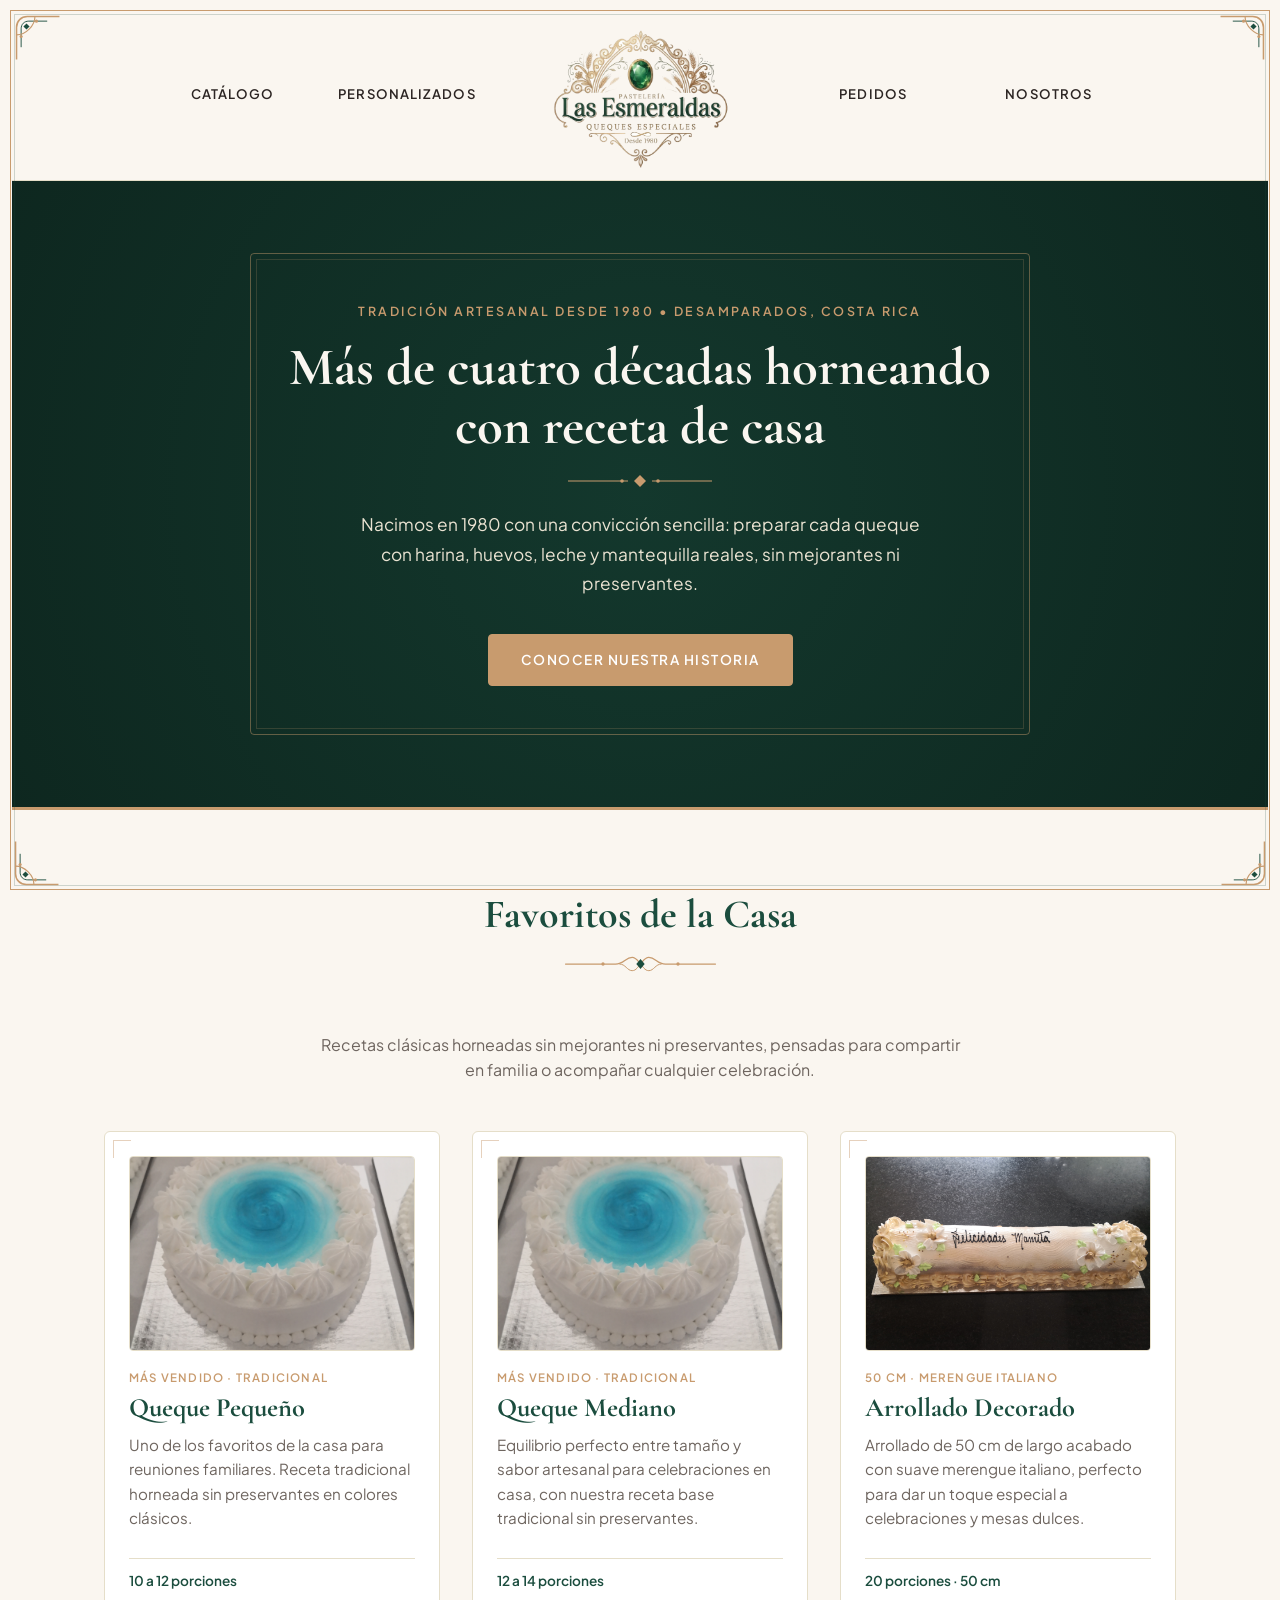
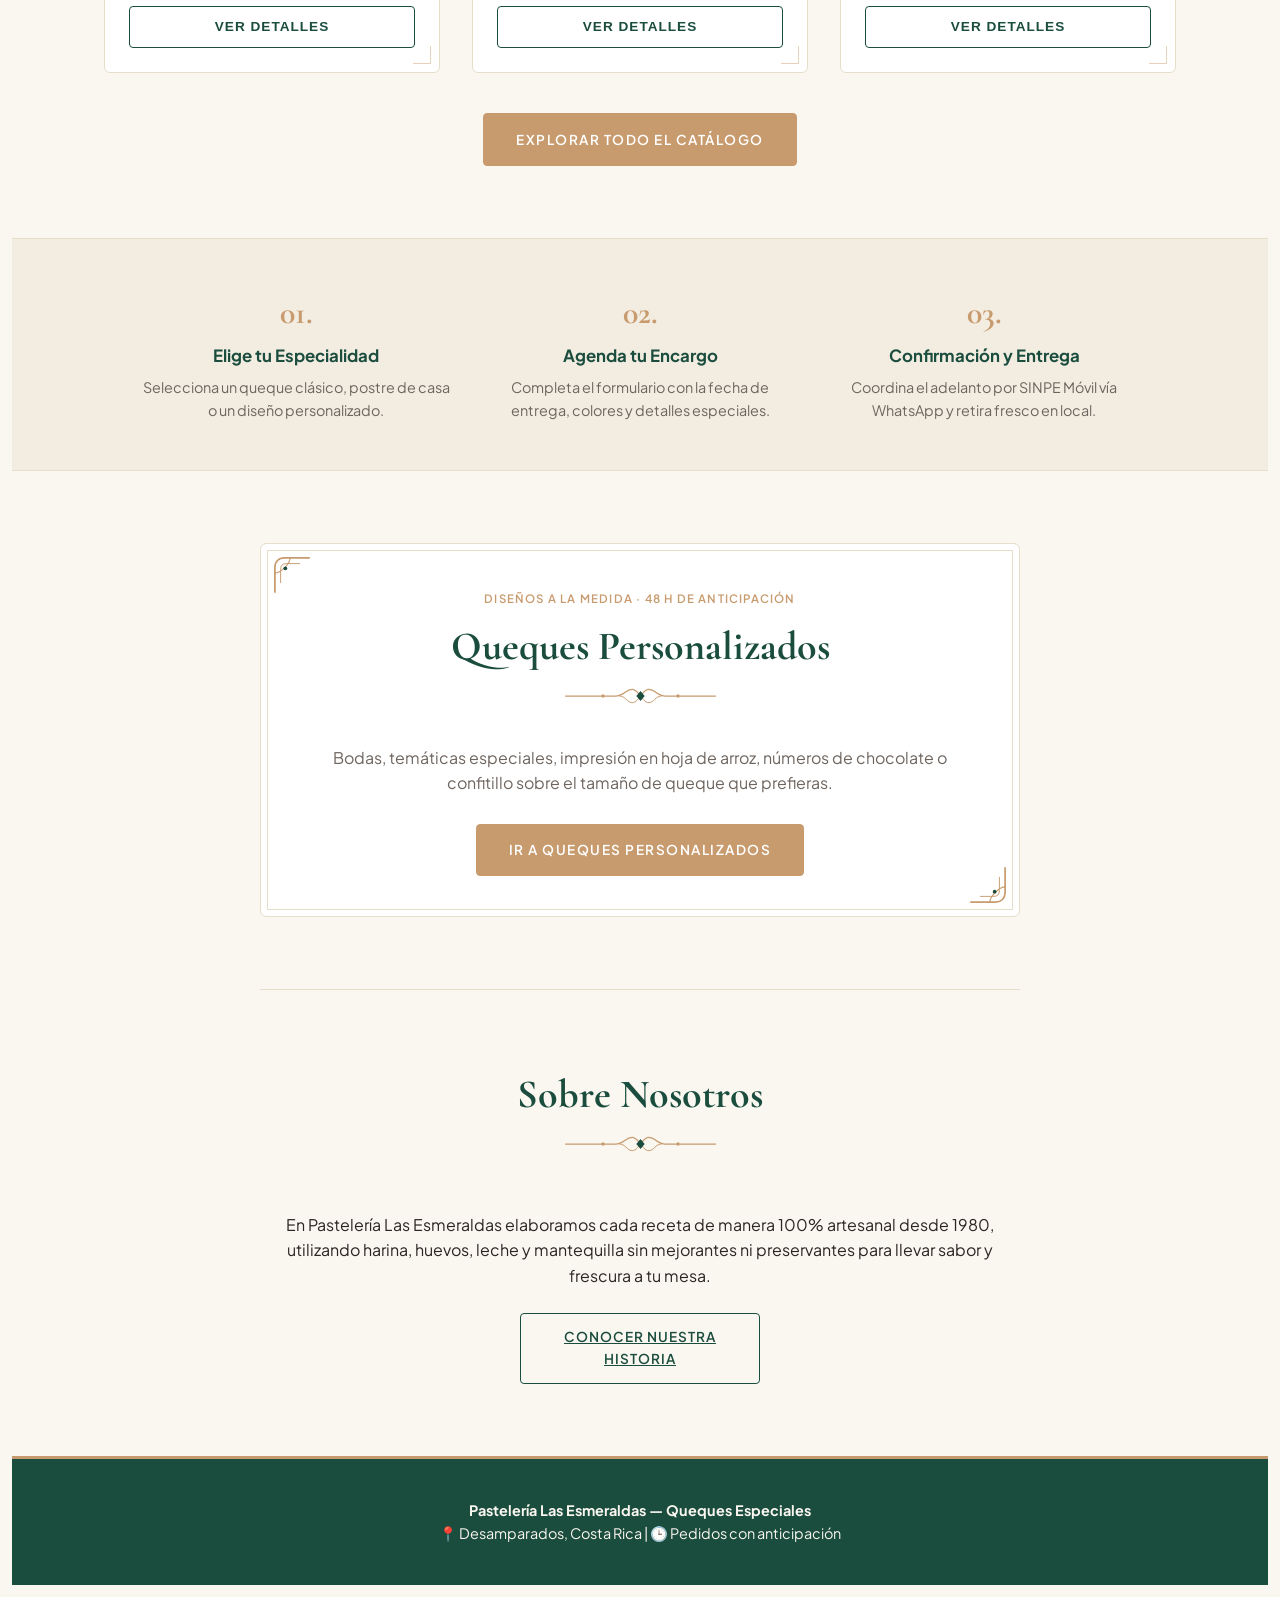
==== commit c6923b83: "primer reset cambio a 5 paginas" ====
--- a/index.html
+++ b/index.html
@@ -11,76 +11,44 @@
   <!-- 1. Encabezado / Navbar -->
   <header class="navbar">
     <div class="navbar-inner">
-      <a href="#" class="logo-link">
+      <a href="index.html" class="logo-link">
         <img src="img/logo-clasico.png" alt="Pastelería Las Esmeraldas - Queques Especiales" class="logo-img">
       </a>
       <nav class="nav-links">
-        <a href="#catalogo">Especialidades</a>
-        <a href="#como-pedir">Cómo Encargar</a>
-        <a href="#pedidos">Hacer Pedido</a>
-        <a href="#nosotros">Nuestra Historia</a>
+        <a href="catalogo.html">Catálogo</a>
+        <a href="personalizados.html">Personalizados</a>
+        <a href="pedidos.html">Pedidos</a>
+        <a href="nosotros.html">Nosotros</a>
       </nav>
     </div>
   </header>
 
   <!-- 2. Portada / Hero -->
-  <section class="hero">
+<!-- 2. Franja 1: Historia (Apertura Hero a ancho completo) -->
+  <section class="hero hero-historia">
     <div class="hero-marco">
-      <span class="hero-eyebrow">Tradición Artesanal desde 1980 • Costa Rica</span>
-      <h1>El Arte de Celebrar con Dulzura</h1>
+      <span class="hero-eyebrow">Tradición Artesanal desde 1980 • Desamparados, Costa Rica</span>
+      <h1>Más de cuatro décadas horneando con receta de casa</h1>
       <div class="hero-ornamento" aria-hidden="true"></div>
       <p>
-        Queques especiales diseñados a la medida y repostería clásica elaborada 
-        con recetas de casa para tus momentos más memorables.
+        Nacimos en 1980 con una convicción sencilla: preparar cada queque con harina, huevos,
+        leche y mantequilla reales, sin mejorantes ni preservantes.
       </p>
       <div class="hero-botones">
-        <a href="#catalogo" class="btn-hero">Ver Especialidades</a>
-        <a href="#pedidos" class="btn-hero-secundario">Cotizar Pedido</a>
-      </div>
-    </div>
-  </section>
-
-  <!-- 3. Catálogo de Especialidades -->
-  <section id="catalogo" class="contenedor">
-    <h2 class="titulo-seccion">Nuestras Especialidades</h2>
+        <a href="nosotros.html" class="btn-hero">Conocer Nuestra Historia</a>
+      </div>
+    </div>
+  </section>
+
+  <!-- 3. Favoritos de la Casa -->
+  <section id="destacados" class="contenedor">
+    <h2 class="titulo-seccion">Favoritos de la Casa</h2>
+    <p class="subtitulo-seccion">
+      Recetas clásicas horneadas sin mejorantes ni preservantes, pensadas para compartir en familia o acompañar cualquier celebración.
+    </p>
+
     <div class="productos-grid">
-      <!-- Principal 1: Queque Mini -->
-      <article class="card">
-        <div class="card-contenido">
-          <div class="card-img-wrap">
-            <img src="img/Tradicional.jpg" alt="Queque Mini con decoración tradicional" class="card-img">
-          </div>
-          <span class="card-etiqueta">Más vendido · Tradicional</span>
-          <h3>Queque Mini</h3>
-          <p>
-            Ideal para un antojo o detalle íntimo. Masa clásica sin preservantes en decoración tradicional
-            con colores predeterminados.
-          </p>
-        </div>
-        <div class="card-pie">
-          <span class="porciones">2 porciones</span>
-          <span class="relleno"><strong>Relleno:</strong> Leche condensada con cierto grado de cocción</span>
-          <span class="precio">₡4.000</span>
-          <button
-            type="button"
-            class="btn-pedir btn-ver-detalle"
-            data-producto="Queque Mini"
-            data-porciones-num="2"
-            data-precio-num="4000"
-            data-titulo="Queque Mini"
-            data-etiqueta="Decoración Tradicional · Más vendido"
-            data-porciones="2 porciones"
-            data-precio="₡4.000"
-            data-tiempo="Disponible o para el día siguiente (colores predeterminados)"
-            data-imagen="img/Tradicional.jpg"
-            data-descripcion="La clásica receta tradicional, sabor vainilla, en decoración tradicional."
-          >
-            Ver detalles
-          </button>
-        </div>
-      </article>
-
-      <!-- Principal 2: Queque Pequeño -->
+      <!-- Destacado 1: Queque Pequeño -->
       <article class="card">
         <div class="card-contenido">
           <div class="card-img-wrap">
@@ -106,17 +74,18 @@
             data-titulo="Queque Pequeño"
             data-etiqueta="Decoración Tradicional · Más vendido"
             data-porciones="10 a 12 porciones"
+            data-relleno="Leche condensada con cierto grado de cocción"
             data-precio="₡10.500"
             data-tiempo="Disponible o para el día siguiente (colores predeterminados)"
             data-imagen="img/Tradicional.jpg"
-            data-descripcion="La clásica receta tradicional, precio base en decoración tradicional."
+            data-descripcion="Masa clásica con harina, huevos, leche y mantequilla, sin mejorantes ni preservantes. Precio base en decoración tradicional."
           >
             Ver detalles
           </button>
         </div>
       </article>
 
-      <!-- Principal 3: Queque Mediano -->
+      <!-- Destacado 2: Queque Mediano -->
       <article class="card">
         <div class="card-contenido">
           <div class="card-img-wrap">
@@ -142,294 +111,18 @@
             data-titulo="Queque Mediano"
             data-etiqueta="Decoración Tradicional · Más vendido"
             data-porciones="12 a 14 porciones"
+            data-relleno="Leche condensada con cierto grado de cocción"
             data-precio="₡13.000"
             data-tiempo="Disponible o para el día siguiente (colores predeterminados)"
             data-imagen="img/Tradicional.jpg"
-            data-descripcion="La clásica receta tradicional, precio base en decoración tradicional."
+            data-descripcion="Receta clásica sin mejorantes ni preservantes, lista en decoración tradicional con colores predeterminados."
           >
             Ver detalles
           </button>
         </div>
       </article>
 
-<!-- Tarjeta 4: Más Tamaños -->
-      <article class="card card-tamanos">
-        <div class="card-contenido">
-          <span class="card-etiqueta">Eventos y Celebraciones</span>
-          <h3>Más Tamaños</h3>
-          <p class="card-tamanos-intro">
-            Disponibles en decoración tradicional o personalizada (personalizados y <strong>hoja de arroz</strong> requieren 48 h).
-          </p>
-
-          <div class="tabla-tamanos-wrap">
-            <table class="tabla-tamanos tabla-tamanos-compacta">
-              <thead>
-                <tr>
-                  <th>Tamaño</th>
-                  <th>Porciones</th>
-                  <th></th>
-                </tr>
-              </thead>
-              <tbody>
-                <tr>
-                  <td><strong>Grande</strong></td>
-                  <td>20</td>
-                  <td>
-                    <button
-                      type="button"
-                      class="btn-tabla btn-ver-detalle"
-                      data-producto="Queque Grande"
-                      data-porciones-num="20"
-                      data-relleno="Leche condensada con cierto grado de cocción"
-                      data-precio-num="17000"
-                      data-titulo="Queque Grande"
-                      data-etiqueta="Decoración Tradicional"
-                      data-porciones="20 porciones"
-                      data-precio="₡17.000"
-                      data-tiempo="48 horas"
-                      data-imagen="img/Grande.jpg"
-                      data-descripcion="La clásica receta tradicional, precio base en decoración tradicional. Ideal para celebraciones medianas y familiares"
-                    >
-                      Ver
-                    </button>
-                  </td>
-                </tr>
-                <tr>
-                  <td><strong>Queque 20</strong></td>
-                  <td>25</td>
-                  <td>
-                    <button
-                      type="button"
-                      class="btn-tabla btn-ver-detalle"
-                      data-producto="Queque 20"
-                      data-porciones-num="25"
-                      data-relleno="Leche condensada con cierto grado de cocción"
-                      data-precio-num="20000"
-                      data-titulo="Queque 20"
-                      data-etiqueta="Decoración Tradicional"
-                      data-porciones="25 porciones"
-                      data-precio="₡20.000"
-                      data-tiempo="48 horas"
-                      data-imagen=""
-                      data-descripcion="Queque 20 de 25 porciones ideal para celebraciones medianas y familiares."
-                    >
-                      Ver
-                    </button>
-                  </td>
-                </tr>
-                <tr>
-                  <td><strong>Queque 24</strong></td>
-                  <td>30</td>
-                  <td>
-                    <button
-                      type="button"
-                      class="btn-tabla btn-ver-detalle"
-                      data-producto="Queque 24"
-                      data-porciones-num="30"
-                      data-relleno="Leche condensada con cierto grado de cocción"
-                      data-precio-num="24000"
-                      data-titulo="Queque 24"
-                      data-etiqueta="Decoración Tradicional"
-                      data-porciones="30 porciones"
-                      data-precio="₡24.000"
-                      data-tiempo="48 horas"
-                      data-imagen="img/Queque24.jpg"
-                      data-descripcion="Queque 24 de 30 porciones, receta tradicional, precio base en decoración tradicional."
-                    >
-                      Ver
-                    </button>
-                  </td>
-                </tr>
-                <tr>
-                  <td><strong>Queque 28</strong></td>
-                  <td>35</td>
-                  <td>
-                    <button
-                      type="button"
-                      class="btn-tabla btn-ver-detalle"
-                      data-producto="Queque 28"
-                      data-porciones-num="35"
-                      data-relleno="Leche condensada con cierto grado de cocción"
-                      data-precio-num="28000"
-                      data-titulo="Queque 28"
-                      data-etiqueta="Decoración Tradicional"
-                      data-porciones="35 porciones"
-                      data-precio="₡28.000"
-                      data-tiempo="48 horas"
-                      data-imagen="img/Queque28.jpg"
-                      data-descripcion="Queque 28 de 35 porciones pensado para eventos y reuniones amplias, receta tradicional, precio base en decoración tradicional.."
-                    >
-                      Ver
-                    </button>
-                  </td>
-                </tr>
-                <tr>
-                  <td><strong>Queque 32</strong></td>
-                  <td>40</td>
-                  <td>
-                    <button
-                      type="button"
-                      class="btn-tabla btn-ver-detalle"
-                      data-producto="Queque 32"
-                      data-porciones-num="40"
-                      data-relleno="Leche condensada con cierto grado de cocción"
-                      data-precio-num="32000"
-                      data-titulo="Queque 32"
-                      data-etiqueta="Decoración Tradicional"
-                      data-porciones="40 porciones"
-                      data-precio="₡32.000"
-                      data-tiempo="48 horas"
-                      data-imagen="img/Queque32.jpg"
-                      data-descripcion="Queque 32 de 40 porciones, nuestro formato más grande para celebraciones de gran capacidad, receta tradicional, precio base en decoración tradicional."
-                      
-                    >
-                      Ver
-                    </button>
-                  </td>
-                </tr>
-              </tbody>
-            </table>
-          </div>
-        </div>
-      </article>
-
-      <!-- Principal 5: Queques Personalizados -->
-      <article class="card">
-        <div class="card-contenido">
-          <div class="card-img-wrap">
-            <img src="img/QuequeBoda.jpg" alt="Ejemplo de queque personalizado y de boda" class="card-img">
-          </div>
-          <span class="card-etiqueta">Principal · 48 h anticipación</span>
-          <h3>Queques Personalizados</h3>
-          <p>
-            Disponibles en cualquier tamaño del catálogo, con diseño a medida, temática especial (como
-            bodas o motivos como abejas) o <strong>hoja de arroz impresa</strong>.
-          </p>
-        </div>
-        <div class="card-pie">
-          <span class="porciones">Desde 2 hasta 40+ porciones</span>
-          <span class="precio">Precio base + adicional</span>
-          <button
-            type="button"
-            class="btn-pedir btn-ver-detalle"
-            data-producto="Queque Personalizado"
-            data-porciones-num="12"
-            data-precio-num="Por definir"
-            data-titulo="Queques Personalizados"
-            data-etiqueta="Sobre pedido · 48 horas de anticipación"
-            data-porciones="Cualquier tamaño (2 a 40+ porciones)"
-            data-precio="Base del tamaño + adicional según diseño"
-            data-tiempo="Requiere 48 horas de anticipación"
-            data-imagen="img/QuequeBoda.jpg"
-            data-descripcion="Personalizamos cualquier tamaño sobre su receta base tradicional. Incluye opciones de decoración temática, eventos/bodas e impresión en hoja de arroz. El adicional varía según el diseño solicitado."
-          >
-            Ver detalles
-          </button>
-        </div>
-      </article>
-
-      <!-- Postre 1: Tres Leches -->
-      <article class="card">
-        <div class="card-contenido">
-          <div class="card-img-placeholder">Tres Leches Artesanal</div>
-          <span class="card-etiqueta">Postre de Casa</span>
-          <h3>Tres Leches</h3>
-          <p>
-            Suave, húmedo y balanceado, preparado con el cariño de siempre para compartir en sobremesa
-            o celebraciones especiales.
-          </p>
-        </div>
-        <div class="card-pie">
-          <span class="porciones">6 a 8 porciones</span>
-          <span class="precio">₡16.000</span>
-          <button
-            type="button"
-            class="btn-pedir btn-ver-detalle"
-            data-producto="Tres Leches"
-            data-porciones-num="8"
-            data-precio-num="16000"
-            data-titulo="Tres Leches"
-            data-etiqueta="Postre de Casa"
-            data-porciones="6 a 8 porciones"
-            data-precio="₡16.000"
-            data-tiempo="Consultar disponibilidad o encargar con anticipación"
-            data-imagen=""
-            data-descripcion="Postre Tres Leches de 6 a 8 porciones, ideal para compartir en familia o acompañar cualquier celebración."
-          >
-            Ver detalles
-          </button>
-        </div>
-      </article>
-
-      <!-- Postre 2: Flan de Coco -->
-      <article class="card">
-        <div class="card-contenido">
-          <div class="card-img-placeholder">Flan de Coco</div>
-          <span class="card-etiqueta">Postre de Casa</span>
-          <h3>Flan de Coco</h3>
-          <p>
-            Textura cremosa y sabor casero a coco con caramelo dorado, pensado para quienes buscan un
-            clásico distinto en la mesa.
-          </p>
-        </div>
-        <div class="card-pie">
-          <span class="porciones">6 a 8 porciones</span>
-          <span class="precio">₡16.000</span>
-          <button
-            type="button"
-            class="btn-pedir btn-ver-detalle"
-            data-producto="Flan Coco"
-            data-porciones-num="8"
-            data-precio-num="16000"
-            data-titulo="Flan de Coco"
-            data-etiqueta="Postre de Casa"
-            data-porciones="6 a 8 porciones"
-            data-precio="₡16.000"
-            data-tiempo="Consultar disponibilidad o encargar con anticipación"
-            data-imagen=""
-            data-descripcion="Flan de Coco tradicional de 6 a 8 porciones, con acabado suave y sabor casero."
-          >
-            Ver detalles
-          </button>
-        </div>
-      </article>
-    <!-- Arrollado Sin Decorar -->
-      <article class="card">
-        <div class="card-contenido">
-          <div class="card-img-wrap">
-            <img src="img/Arrollado.jpg" alt="Arrollado tradicional sin decorar de 50 cm" class="card-img">
-          </div>
-          <span class="card-etiqueta">50 cm · Sin decorar</span>
-          <h3>Arrollado</h3>
-          <p>
-            Clásico arrollado de 50 cm de largo con nuestra receta tradicional, sin decorar, ideal
-            para compartir en familia o acompañar reuniones.
-          </p>
-        </div>
-        <div class="card-pie">
-          <span class="porciones">20 porciones · 50 cm</span>
-          <span class="relleno"><strong>Relleno:</strong> Leche condensada con cierto grado de cocción</span>
-          <span class="precio">₡16.000</span>
-          <button
-            type="button"
-            class="btn-pedir btn-ver-detalle"
-            data-producto="Arrollado"
-            data-porciones-num="20"
-            data-precio-num="16000"
-            data-titulo="Arrollado"
-            data-etiqueta="50 cm · Sin decorar"
-            data-porciones="20 porciones (50 cm de largo)"
-            data-precio="₡16.000"
-            data-tiempo="Consultar disponibilidad o encargar con anticipación"
-            data-imagen="img/Arrollado.jpg"
-            data-descripcion="Arrollado de 50 cm de largo para 20 porciones, en presentación tradicional sin decorar."
-          >
-            Ver detalles
-          </button>
-        </div>
-      </article>
-
-      <!-- Arrollado Decorado con Merengue Italiano -->
+      <!-- Destacado 3: Arrollado Decorado -->
       <article class="card">
         <div class="card-contenido">
           <div class="card-img-wrap">
@@ -455,6 +148,7 @@
             data-titulo="Arrollado Decorado"
             data-etiqueta="50 cm · Merengue italiano"
             data-porciones="20 porciones (50 cm de largo)"
+            data-relleno="Leche condensada con cierto grado de cocción"
             data-precio="₡17.000"
             data-tiempo="Consultar disponibilidad o encargar con anticipación"
             data-imagen="img/ArrolladoDec.jpg"
@@ -464,8 +158,11 @@
           </button>
         </div>
       </article>
-      
-      </div>
+    </div>
+
+    <div class="hero-botones" style="margin-top: 2.5rem;">
+      <a href="catalogo.html" class="btn-hero">Explorar Todo el Catálogo</a>
+    </div>
   </section>
 
   <!-- Ventana Modal de Detalles del Producto -->
@@ -488,18 +185,18 @@
     </div>
   </div>
 
-  <!-- Banda de Proceso en 3 Pasos (Estilo Poilâne) -->
+  <!-- Banda de Proceso en 3 Pasos -->
   <section id="como-pedir" class="pasos-banda">
     <div class="pasos-grid">
       <div class="paso-item">
         <span>01.</span>
         <h4>Elige tu Especialidad</h4>
-        <p>Selecciona el tamaño de tu queque o postre artesanal según tus invitados.</p>
+        <p>Selecciona un queque clásico, postre de casa o un diseño personalizado.</p>
       </div>
       <div class="paso-item">
         <span>02.</span>
         <h4>Agenda tu Encargo</h4>
-        <p>Completa el formulario con la fecha de entrega, sabores y dedicatoria.</p>
+        <p>Completa el formulario con la fecha de entrega, colores y detalles especiales.</p>
       </div>
       <div class="paso-item">
         <span>03.</span>
@@ -509,168 +206,30 @@
     </div>
   </section>
 
-  <!-- 4. Formulario de Pedidos (Conectado a Google Sheets) -->
-  <section id="pedidos" class="contenedor">
-    <h2 class="titulo-seccion">Realiza tu Pedido</h2>
-    <div class="form-card">
-      <form id="formularioPedido">
-        
-        <div class="form-group">
-          <label for="producto">Producto *</label>
-          <select id="producto" required>
-            <option value="" disabled selected>Selecciona un producto...</option>
-            
-            <optgroup label="🎂 Queques (Precio Base Decoración Tradicional)">
-              <option value="Queque Mini" data-porciones="2" data-precio="4000">Queque Mini (2 porciones · ₡4.000)</option>
-              <option value="Queque Pequeño" data-porciones="10" data-precio="10500">Queque Pequeño (10-12 porciones · ₡10.500)</option>
-              <option value="Queque Mediano" data-porciones="12" data-precio="13000">Queque Mediano (12-14 porciones · ₡13.000)</option>
-              <option value="Queque Grande" data-porciones="20" data-precio="17000">Queque Grande (20 porciones · ₡17.000)</option>
-              <option value="Queque 20" data-porciones="25" data-precio="20000">Queque #20 (25 porciones · ₡20.000)</option>
-              <option value="Queque 24" data-porciones="30" data-precio="24000">Queque #24 (30 porciones · ₡24.000)</option>
-              <option value="Queque 28" data-porciones="35" data-precio="28000">Queque #28 (35 porciones · ₡28.000)</option>
-              <option value="Queque 32" data-porciones="40" data-precio="32000">Queque #32 (40 porciones · ₡32.000)</option>
-              <option value="Queque Personalizado" data-porciones="12" data-precio="Por definir">Queque Personalizado / Hoja de Arroz (48 h anticipación)</option>
-            </optgroup>
-
-            <optgroup label="🍰 Especialidades y Postres">
-              <option value="Tres Leches" data-porciones="8" data-precio="16000">Tres Leches (6-8 porciones · ₡16.000)</option>
-              <option value="Flan Coco" data-porciones="8" data-precio="16000">Flan de Coco (6-8 porciones · ₡16.000)</option>
-              <option value="Arrollado Decorado" data-porciones="20" data-precio="17000">Arrollado Decorado · 50 cm (20 porciones · ₡17.000)</option>
-              <option value="Arrollado" data-porciones="20" data-precio="16000">Arrollado Sin Decorar · 50 cm (20 porciones · ₡16.000)</option>
-              <option value="Torta Chocolate" data-porciones="12" data-precio="Por definir">Torta de Chocolate</option>
-              <option value="Torta Humeda" data-porciones="12" data-precio="Por definir">Torta Húmeda</option>
-            </optgroup>
-
-            <optgroup label="✨ Otros Encargos">
-              <option value="Bocadillos / Mesa Dulce" data-porciones="25" data-precio="Por definir">Bocadillos / Mesa Dulce</option>
-              <option value="Otro / Varios" data-porciones="1" data-precio="Por definir">Otro producto (Especificar en detalles)</option>
-            </optgroup>
-          </select>
-        </div>
-
-        <!-- Opciones dinámicas solo para Queques -->
-        <div id="opciones-queque" class="opciones-queque oculto">
-          <div class="form-group">
-            <label>Tipo de Decoración *</label>
-            <div class="deco-toggle">
-              <label class="deco-opcion">
-                <input type="radio" name="tipo_decoracion" value="Tradicional" checked>
-                <span>Tradicional <small>(Día siguiente)</small></span>
-              </label>
-              <label class="deco-opcion">
-                <input type="radio" name="tipo_decoracion" value="Personalizado">
-                <span>Personalizado <small>(48 h anticipación)</small></span>
-              </label>
-            </div>
-          </div>
-
-          <div class="form-group">
-            <label>Color Principal del Queque</label>
-            <div class="colores-grid" id="selector-colores">
-              <button type="button" class="color-btn activo" data-color="Blanco" title="Blanco">
-                <span class="color-circulo" style="background-color: #FFFFFF;"></span>
-                <small>Blanco</small>
-              </button>
-              <button type="button" class="color-btn" data-color="Celeste" title="Celeste">
-                <span class="color-circulo" style="background-color: #A7D8F0;"></span>
-                <small>Celeste</small>
-              </button>
-              <button type="button" class="color-btn" data-color="Rosado" title="Rosado">
-                <span class="color-circulo" style="background-color: #F4B6C2;"></span>
-                <small>Rosado</small>
-              </button>
-              <button type="button" class="color-btn" data-color="Amarillo" title="Amarillo">
-                <span class="color-circulo" style="background-color: #F7DC6F;"></span>
-                <small>Amarillo</small>
-              </button>
-              <button type="button" class="color-btn" data-color="Lila" title="Lila">
-                <span class="color-circulo" style="background-color: #D2B4DE;"></span>
-                <small>Lila</small>
-              </button>
-              <button type="button" class="color-btn" data-color="Verde" title="Verde">
-                <span class="color-circulo" style="background-color: #A9DFBF;"></span>
-                <small>Verde</small>
-              </button>
-              <button type="button" class="color-btn" data-color="Otro" title="Otro color o combinado">
-                <span class="color-circulo color-otro"></span>
-                <small>Otro</small>
-              </button>
-            </div>
-            <input type="hidden" id="color_seleccionado" value="Blanco">
-            <input type="text" id="color_otro" class="oculto" placeholder="Especifica el color o combinación deseada..." style="margin-top: 0.65rem;">
-          </div>
-
-          <!-- Panel extra visible solo si elige Personalizado -->
-          <div id="panel-personalizado" class="panel-personalizado oculto">
-            <div class="form-group">
-              <label>Extras y Acabados (opcional)</label>
-              <div class="extras-checks">
-                <label><input type="checkbox" name="extras_queque" value="Hoja de arroz impresa"> Hoja de arroz impresa</label>
-                <label><input type="checkbox" name="extras_queque" value="Confitillo"> Confitillo</label>
-                <label><input type="checkbox" name="extras_queque" value="Números de chocolate"> Números de chocolate</label>
-              </div>
-            </div>
-
-            <div class="form-group" style="margin-bottom: 0;">
-              <label for="imagen_whatsapp">¿Enviarás una imagen de referencia o para hoja de arroz?</label>
-              <select id="imagen_whatsapp">
-                <option value="No">No, solo con la descripción</option>
-                <option value="Sí, para imprimir en hoja de arroz">Sí, imagen para imprimir en hoja de arroz</option>
-                <option value="Sí, referencia del diseño deseado">Sí, foto de referencia de cómo quiero el queque</option>
-              </select>
-              <p class="aviso-whatsapp">
-                📎 Si eliges enviar imagen, al registrar tu pedido se abrirá WhatsApp para que nos adjuntes la foto directamente en el chat.
-              </p>
-            </div>
-          </div>
-        </div>
-
-        <!-- Datos del cliente -->
-        <div class="form-row">
-          <div class="form-group">
-            <label for="nombre">Nombre Completo *</label>
-            <input type="text" id="nombre" placeholder="Ej. María Fernández" required>
-          </div>
-          <div class="form-group">
-            <label for="telefono">Teléfono / WhatsApp *</label>
-            <input type="tel" id="telefono" placeholder="Ej. 8888-8888" required>
-          </div>
-        </div>
-
-        <!-- Fecha y método de entrega -->
-        <div class="form-row">
-          <div class="form-group">
-            <label for="fecha">Fecha y Hora de Entrega *</label>
-            <input type="datetime-local" id="fecha" required>
-          </div>
-          <div class="form-group">
-            <label for="entrega">Método de Entrega *</label>
-            <select id="entrega" required>
-              <option value="Retiro en local">Retiro en local</option>
-              <option value="Envío a domicilio">Envío a domicilio</option>
-            </select>
-          </div>
-        </div>
-
-        <div class="form-group">
-          <label for="detalles">Sabor, relleno, dedicatoria o detalles especiales *</label>
-          <textarea id="detalles" rows="3" placeholder="Indica colores, si deseas confitillo, números de chocolate, hoja de arroz o dirección de envío..." required></textarea>
-        </div>
-
-        <!-- Campo oculto para guardar precio base si viene del catálogo -->
-        <input type="hidden" id="monto_estimado" value="Por definir">
-
-        <button type="submit" id="btnEnviar" class="btn-submit">
-          Registrar Pedido
-        </button>
-      </form>
-    </div>
-  </section>
-
-  <!-- 5. Sobre Nosotros -->
+  <!-- Adelanto de Queques Personalizados -->
+  <section class="contenedor">
+    <div class="form-card" style="text-align: center;">
+      <span class="card-etiqueta">Diseños a la Medida · 48 h de Anticipación</span>
+      <h2 class="titulo-seccion" style="margin-bottom: 1rem;">Queques Personalizados</h2>
+      <p class="subtitulo-seccion" style="margin-bottom: 1.75rem;">
+        Bodas, temáticas especiales, impresión en hoja de arroz, números de chocolate o confitillo sobre
+        el tamaño de queque que prefieras.
+      </p>
+      <a href="personalizados.html" class="btn-hero">Ir a Queques Personalizados</a>
+    </div>
+  </section>
+
+  <!-- Adelanto Sobre Nosotros -->
   <section id="nosotros" class="contenedor nosotros">
     <h2 class="titulo-seccion">Sobre Nosotros</h2>
-    <p>En Pastelería Las Esmeraldas elaboramos cada receta de manera 100% artesanal desde 1980, utilizando harina, huevos, leche y mantequilla sin mejorantes ni preservantes para llevar sabor y frescura a tu mesa.</p>
+    <p>
+      En Pastelería Las Esmeraldas elaboramos cada receta de manera 100% artesanal desde 1980,
+      utilizando harina, huevos, leche y mantequilla sin mejorantes ni preservantes para llevar sabor
+      y frescura a tu mesa.
+    </p>
+    <div class="hero-botones" style="margin-top: 1.5rem;">
+      <a href="nosotros.html" class="btn-pedir" style="max-width: 240px;">Conocer Nuestra Historia</a>
+    </div>
   </section>
 
   <!-- 6. Pie de Página y Contacto -->
--- a/styles.css
+++ b/styles.css
@@ -142,16 +142,27 @@
 }
 
 /* 2. Portada / Hero Editorial */
+/* 2. Portada / Hero Editorial a ancho completo */
 .hero {
-  background: 
-    radial-gradient(circle at top, rgba(200, 155, 110, 0.14), transparent 65%),
-    linear-gradient(rgba(23, 66, 53, 0.92), rgba(16, 46, 37, 0.96)),
-    url('img/hero-bg.jpg') center/cover no-repeat;
+  width: 100%;
+  min-height: 460px;
+  display: flex;
+  align-items: center;
+  justify-content: center;
   background-color: var(--esmeralda);
+  background-position: center;
+  background-size: cover;
+  background-repeat: no-repeat;
   color: var(--bg-crema);
   text-align: center;
   padding: 4.5rem 1.5rem;
   border-bottom: 3px solid var(--dorado-trigo);
+}
+
+.hero-historia {
+  background-image:
+    radial-gradient(circle at center, rgba(16, 46, 37, 0.68), rgba(12, 34, 27, 0.88)),
+    url('hero-historia.jpg');
 }
 
 .hero-marco {
@@ -1087,4 +1098,48 @@
   margin-bottom: 0.9rem;
   padding-top: 0.65rem;
   border-top: 1px solid var(--borde-fino);
+}
+
+.aviso-fecha {
+  display: block;
+  font-size: 0.78rem;
+  color: var(--esmeralda);
+  margin-top: 0.4rem;
+  font-weight: 500;
+}
+
+/* Selector de tamaño base en la tarjeta de Queques Personalizados */
+.personalizado-base-box {
+  margin-top: 0.25rem;
+  margin-bottom: 1rem;
+  padding: 0.75rem;
+  background-color: var(--bg-crema);
+  border: 1px solid var(--borde-fino);
+  border-radius: 4px;
+}
+
+.personalizado-base-label {
+  display: block;
+  font-size: 0.75rem;
+  font-weight: 600;
+  text-transform: uppercase;
+  letter-spacing: 0.8px;
+  color: var(--esmeralda);
+  margin-bottom: 0.4rem;
+}
+
+.personalizado-base-select {
+  width: 100%;
+  padding: 0.55rem 0.65rem;
+  border: 1px solid var(--borde-fino);
+  border-radius: 4px;
+  background-color: var(--bg-tarjeta);
+  color: var(--texto-oscuro);
+  font-family: inherit;
+  font-size: 0.88rem;
+}
+
+.personalizado-base-select:focus {
+  outline: none;
+  border-color: var(--esmeralda);
 }
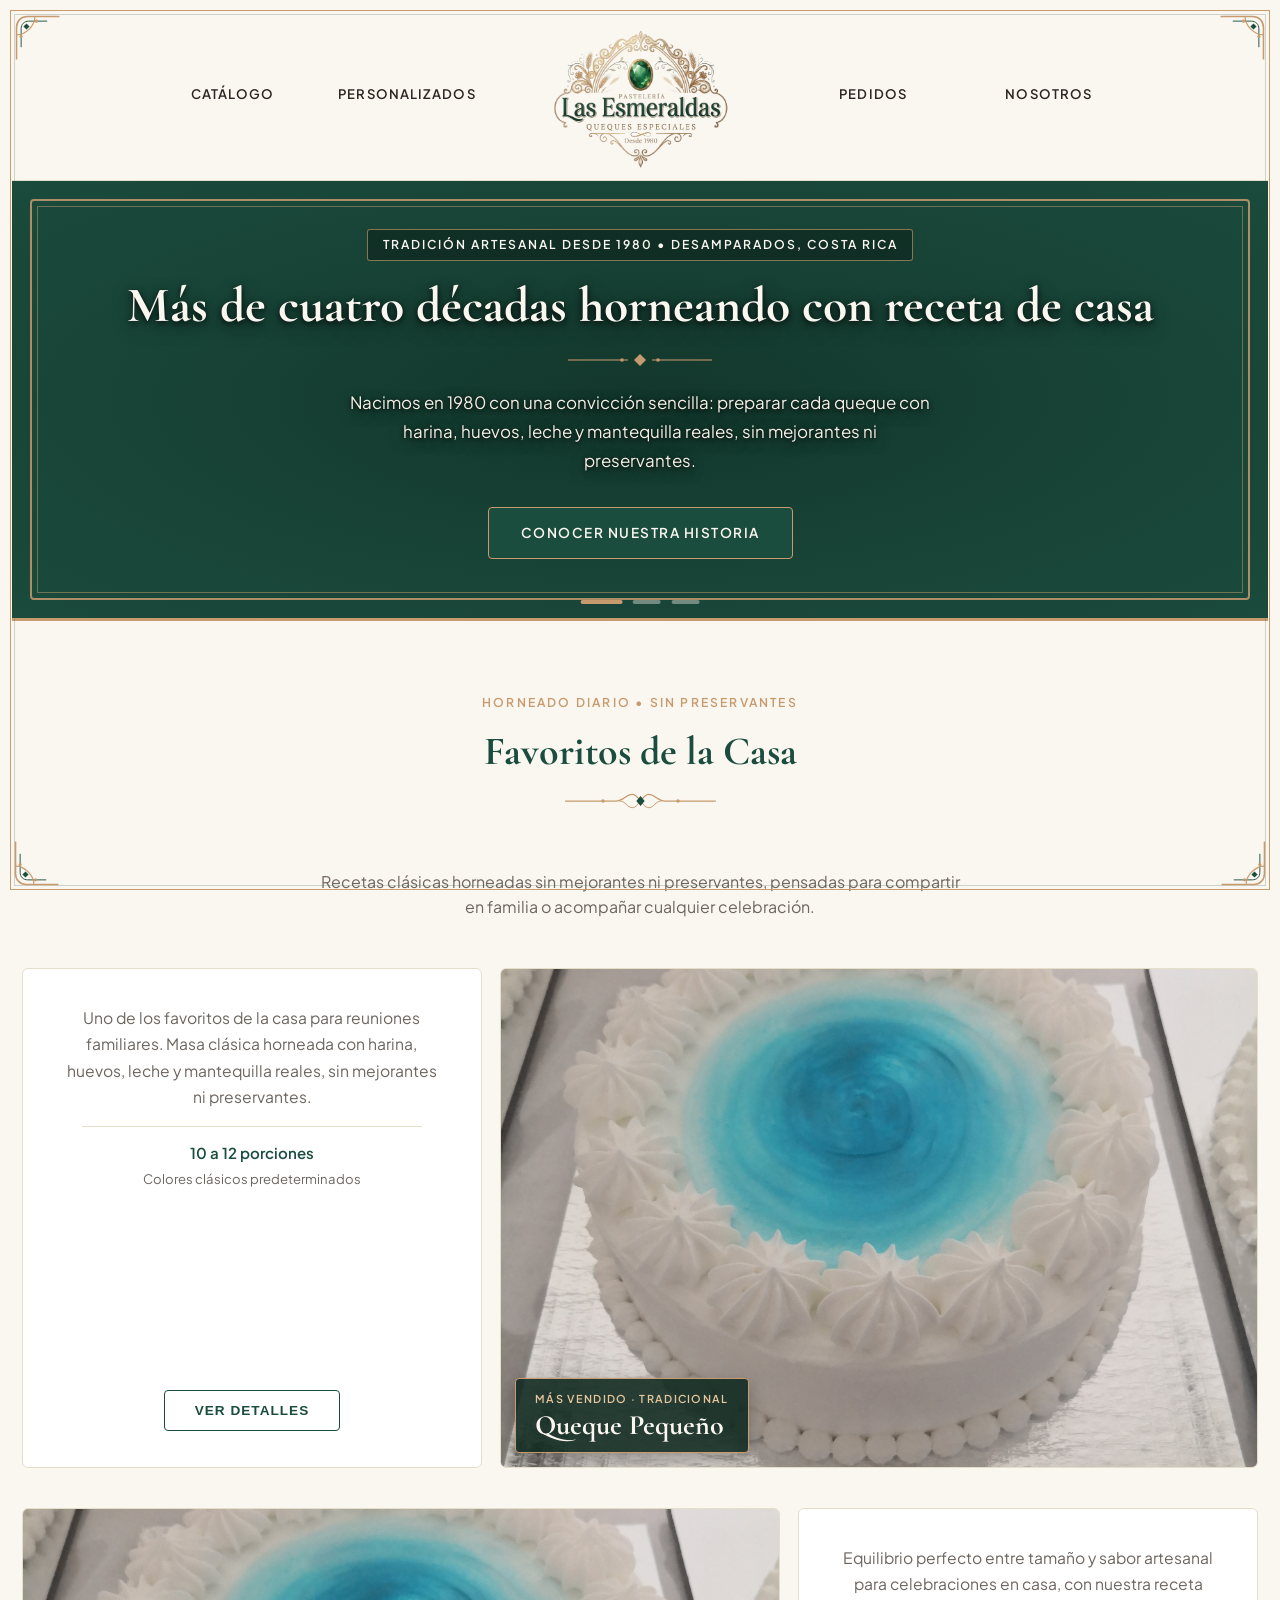
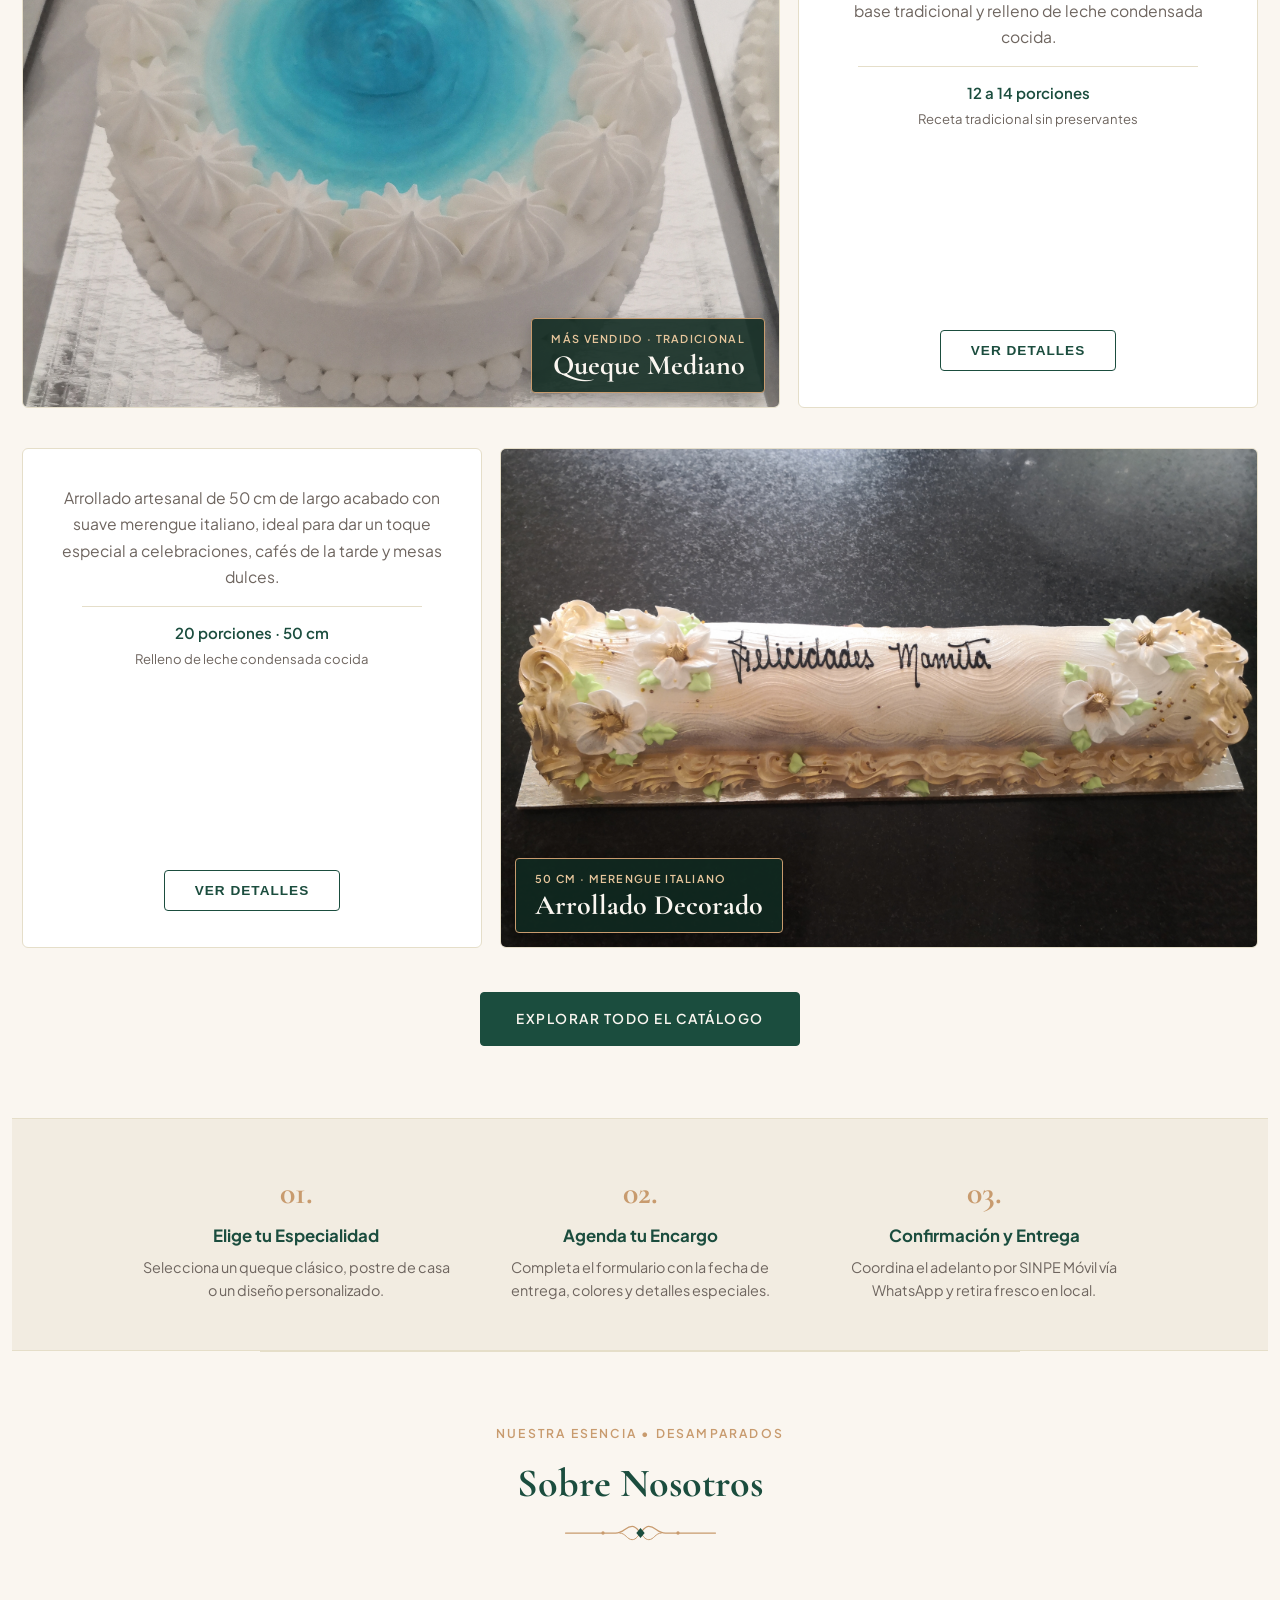
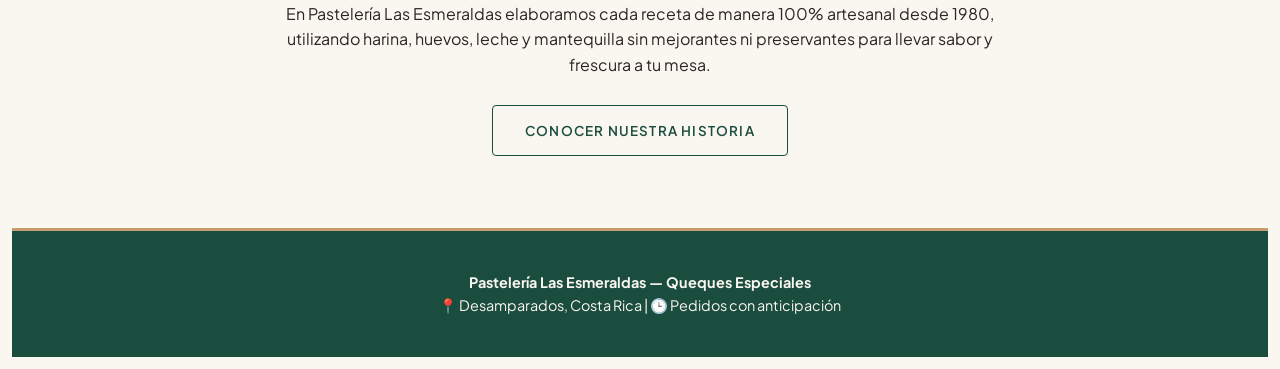
==== commit 9c4fe610: "Ajuste editorial de Favoritos de la Casa en index.html y styles.css" ====
--- a/index.html
+++ b/index.html
@@ -23,48 +23,93 @@
     </div>
   </header>
 
-  <!-- 2. Portada / Hero -->
-<!-- 2. Franja 1: Historia (Apertura Hero a ancho completo) -->
-  <section class="hero hero-historia">
-    <div class="hero-marco">
-      <span class="hero-eyebrow">Tradición Artesanal desde 1980 • Desamparados, Costa Rica</span>
-      <h1>Más de cuatro décadas horneando con receta de casa</h1>
-      <div class="hero-ornamento" aria-hidden="true"></div>
-      <p>
-        Nacimos en 1980 con una convicción sencilla: preparar cada queque con harina, huevos,
-        leche y mantequilla reales, sin mejorantes ni preservantes.
-      </p>
-      <div class="hero-botones">
-        <a href="nosotros.html" class="btn-hero">Conocer Nuestra Historia</a>
-      </div>
+  <!-- 2. Hero Editorial Rotativo (Historia, Catálogo y Personalizados) -->
+  <section class="hero-slider" id="heroSlider" aria-roledescription="carrusel" aria-label="Destacados principales">
+
+    <!-- Slide 1: Historia -->
+    <article class="hero-slide activa slide-historia">
+      <div class="hero-marco">
+        <span class="hero-eyebrow">Tradición Artesanal desde 1980 • Desamparados, Costa Rica</span>
+        <h1>Más de cuatro décadas horneando con receta de casa</h1>
+        <div class="hero-ornamento" aria-hidden="true"></div>
+        <p>
+          Nacimos en 1980 con una convicción sencilla: preparar cada queque con harina, huevos,
+          leche y mantequilla reales, sin mejorantes ni preservantes.
+        </p>
+        <div class="hero-botones">
+          <a href="nosotros.html" class="btn-hero">Conocer Nuestra Historia</a>
+        </div>
+      </div>
+    </article>
+
+    <!-- Slide 2: Catálogo -->
+    <article class="hero-slide slide-catalogo" aria-hidden="true">
+      <div class="hero-marco">
+        <span class="hero-eyebrow">Recetas Clásicas y Postres de Casa</span>
+        <h2>Nuestro Catálogo Artesanal</h2>
+        <div class="hero-ornamento" aria-hidden="true"></div>
+        <p>
+          Desde queques para compartir en familia o grandes celebraciones hasta arrollados,
+          tres leches y flan de coco, elaborados con ingredientes reales.
+        </p>
+        <div class="hero-botones">
+          <a href="catalogo.html" class="btn-hero">Explorar Catálogo</a>
+        </div>
+      </div>
+    </article>
+
+    <!-- Slide 3: Queques Personalizados -->
+    <article class="hero-slide slide-personalizados" aria-hidden="true">
+      <div class="hero-marco">
+        <span class="hero-eyebrow">Diseños a la Medida • 48 h de Anticipación</span>
+        <h2>Queques Personalizados para tus Celebraciones</h2>
+        <div class="hero-ornamento" aria-hidden="true"></div>
+        <p>
+          Bodas, temáticas especiales, impresión en hoja de arroz, números de chocolate o confitillo
+          sobre el tamaño de queque que prefieras.
+        </p>
+        <div class="hero-botones">
+          <a href="personalizados.html" class="btn-hero">Diseñar mi Queque</a>
+        </div>
+      </div>
+    </article>
+
+    <!-- Indicadores inferiores discretos -->
+    <div class="hero-indicadores" role="tablist" aria-label="Seleccionar diapositiva">
+      <button type="button" class="hero-dot activa" data-slide="0" aria-label="Historia"></button>
+      <button type="button" class="hero-dot" data-slide="1" aria-label="Catálogo"></button>
+      <button type="button" class="hero-dot" data-slide="2" aria-label="Personalizados"></button>
     </div>
   </section>
 
   <!-- 3. Favoritos de la Casa -->
-  <section id="destacados" class="contenedor">
+  <section id="destacados" class="contenedor contenedor-amplio">
+    <span class="eyebrow-seccion">Horneado Diario • Sin Preservantes</span>
     <h2 class="titulo-seccion">Favoritos de la Casa</h2>
     <p class="subtitulo-seccion">
       Recetas clásicas horneadas sin mejorantes ni preservantes, pensadas para compartir en familia o acompañar cualquier celebración.
     </p>
 
-    <div class="productos-grid">
-      <!-- Destacado 1: Queque Pequeño -->
-      <article class="card">
-        <div class="card-contenido">
-          <div class="card-img-wrap">
-            <img src="img/Tradicional.jpg" alt="Queque Pequeño con decoración tradicional" class="card-img">
-          </div>
-          <span class="card-etiqueta">Más vendido · Tradicional</span>
-          <h3>Queque Pequeño</h3>
-          <p>
-            Uno de los favoritos de la casa para reuniones familiares. Receta tradicional horneada sin
-            preservantes en colores clásicos.
+    <div class="favoritos-editorial">
+      <!-- Favorito 1: Queque Pequeño (Cuadro izquierda / Foto derecha) -->
+      <article class="favorito-fila">
+        <div class="favorito-media">
+          <img src="img/Tradicional.jpg" alt="Queque Pequeño con decoración tradicional" class="favorito-img">
+          <div class="favorito-titulo-placa">
+            <span class="favorito-badge">Más vendido · Tradicional</span>
+            <h3>Queque Pequeño</h3>
+          </div>
+        </div>
+
+        <div class="favorito-cuadro">
+          <p class="favorito-desc">
+            Uno de los favoritos de la casa para reuniones familiares. Masa clásica horneada con
+            harina, huevos, leche y mantequilla reales, sin mejorantes ni preservantes.
           </p>
-        </div>
-        <div class="card-pie">
-          <span class="porciones">10 a 12 porciones</span>
-          <span class="relleno"><strong>Relleno:</strong> Leche condensada con cierto grado de cocción</span>
-          <span class="precio">₡10.500</span>
+          <div class="favorito-meta">
+            <span class="favorito-porciones">10 a 12 porciones</span>
+            <span class="favorito-nota">Colores clásicos predeterminados</span>
+          </div>
           <button
             type="button"
             class="btn-pedir btn-ver-detalle"
@@ -85,23 +130,25 @@
         </div>
       </article>
 
-      <!-- Destacado 2: Queque Mediano -->
-      <article class="card">
-        <div class="card-contenido">
-          <div class="card-img-wrap">
-            <img src="img/Tradicional.jpg" alt="Queque Mediano con decoración tradicional" class="card-img">
-          </div>
-          <span class="card-etiqueta">Más vendido · Tradicional</span>
-          <h3>Queque Mediano</h3>
-          <p>
-            Equilibrio perfecto entre tamaño y sabor artesanal para celebraciones en casa, con nuestra
-            receta base tradicional sin preservantes.
+      <!-- Favorito 2: Queque Mediano (Foto izquierda / Cuadro derecha) -->
+      <article class="favorito-fila">
+        <div class="favorito-media">
+          <img src="img/Tradicional.jpg" alt="Queque Mediano con decoración tradicional" class="favorito-img">
+          <div class="favorito-titulo-placa">
+            <span class="favorito-badge">Más vendido · Tradicional</span>
+            <h3>Queque Mediano</h3>
+          </div>
+        </div>
+
+        <div class="favorito-cuadro">
+          <p class="favorito-desc">
+            Equilibrio perfecto entre tamaño y sabor artesanal para celebraciones en casa, con
+            nuestra receta base tradicional y relleno de leche condensada cocida.
           </p>
-        </div>
-        <div class="card-pie">
-          <span class="porciones">12 a 14 porciones</span>
-          <span class="relleno"><strong>Relleno:</strong> Leche condensada con cierto grado de cocción</span>
-          <span class="precio">₡13.000</span>
+          <div class="favorito-meta">
+            <span class="favorito-porciones">12 a 14 porciones</span>
+            <span class="favorito-nota">Receta tradicional sin preservantes</span>
+          </div>
           <button
             type="button"
             class="btn-pedir btn-ver-detalle"
@@ -122,23 +169,25 @@
         </div>
       </article>
 
-      <!-- Destacado 3: Arrollado Decorado -->
-      <article class="card">
-        <div class="card-contenido">
-          <div class="card-img-wrap">
-            <img src="img/ArrolladoDec.jpg" alt="Arrollado decorado con merengue italiano de 50 cm" class="card-img">
-          </div>
-          <span class="card-etiqueta">50 cm · Merengue italiano</span>
-          <h3>Arrollado Decorado</h3>
-          <p>
-            Arrollado de 50 cm de largo acabado con suave merengue italiano, perfecto para dar un
-            toque especial a celebraciones y mesas dulces.
+      <!-- Favorito 3: Arrollado Decorado (Cuadro izquierda / Foto derecha) -->
+      <article class="favorito-fila">
+        <div class="favorito-media">
+          <img src="img/ArrolladoDec.jpg" alt="Arrollado decorado con merengue italiano de 50 cm" class="favorito-img">
+          <div class="favorito-titulo-placa">
+            <span class="favorito-badge">50 cm · Merengue italiano</span>
+            <h3>Arrollado Decorado</h3>
+          </div>
+        </div>
+
+        <div class="favorito-cuadro">
+          <p class="favorito-desc">
+            Arrollado artesanal de 50 cm de largo acabado con suave merengue italiano, ideal para
+            dar un toque especial a celebraciones, cafés de la tarde y mesas dulces.
           </p>
-        </div>
-        <div class="card-pie">
-          <span class="porciones">20 porciones · 50 cm</span>
-          <span class="relleno"><strong>Relleno:</strong> Leche condensada con cierto grado de cocción</span>
-          <span class="precio">₡17.000</span>
+          <div class="favorito-meta">
+            <span class="favorito-porciones">20 porciones · 50 cm</span>
+            <span class="favorito-nota">Relleno de leche condensada cocida</span>
+          </div>
           <button
             type="button"
             class="btn-pedir btn-ver-detalle"
@@ -160,8 +209,8 @@
       </article>
     </div>
 
-    <div class="hero-botones" style="margin-top: 2.5rem;">
-      <a href="catalogo.html" class="btn-hero">Explorar Todo el Catálogo</a>
+    <div class="hero-botones" style="margin-top: 2.75rem;">
+      <a href="catalogo.html" class="btn-seccion-esmeralda">Explorar Todo el Catálogo</a>
     </div>
   </section>
 
@@ -185,7 +234,7 @@
     </div>
   </div>
 
-  <!-- Banda de Proceso en 3 Pasos -->
+  <!-- 4. Banda de Proceso en 3 Pasos -->
   <section id="como-pedir" class="pasos-banda">
     <div class="pasos-grid">
       <div class="paso-item">
@@ -206,29 +255,17 @@
     </div>
   </section>
 
-  <!-- Adelanto de Queques Personalizados -->
-  <section class="contenedor">
-    <div class="form-card" style="text-align: center;">
-      <span class="card-etiqueta">Diseños a la Medida · 48 h de Anticipación</span>
-      <h2 class="titulo-seccion" style="margin-bottom: 1rem;">Queques Personalizados</h2>
-      <p class="subtitulo-seccion" style="margin-bottom: 1.75rem;">
-        Bodas, temáticas especiales, impresión en hoja de arroz, números de chocolate o confitillo sobre
-        el tamaño de queque que prefieras.
-      </p>
-      <a href="personalizados.html" class="btn-hero">Ir a Queques Personalizados</a>
-    </div>
-  </section>
-
-  <!-- Adelanto Sobre Nosotros -->
+  <!-- 5. Adelanto Sobre Nosotros -->
   <section id="nosotros" class="contenedor nosotros">
+    <span class="eyebrow-seccion">Nuestra Esencia • Desamparados</span>
     <h2 class="titulo-seccion">Sobre Nosotros</h2>
     <p>
       En Pastelería Las Esmeraldas elaboramos cada receta de manera 100% artesanal desde 1980,
       utilizando harina, huevos, leche y mantequilla sin mejorantes ni preservantes para llevar sabor
       y frescura a tu mesa.
     </p>
-    <div class="hero-botones" style="margin-top: 1.5rem;">
-      <a href="nosotros.html" class="btn-pedir" style="max-width: 240px;">Conocer Nuestra Historia</a>
+    <div class="hero-botones" style="margin-top: 1.75rem;">
+      <a href="nosotros.html" class="btn-enlace-editorial">Conocer Nuestra Historia</a>
     </div>
   </section>
 
--- a/styles.css
+++ b/styles.css
@@ -6,6 +6,7 @@
   --bg-tarjeta: #FFFFFF;      /* Blanco puro para tarjetas y formulario */
   --bg-secundario: #F2ECE1;   /* Tono trigo suave para secciones alternas */
   --esmeralda: #1B4D3E;       /* Verde Esmeralda profundo principal */
+  --esmeralda-oscuro: #0F2920;/* Verde esmeralda muy oscuro para alto contraste */
   --esmeralda-hover: #12352B; /* Verde más oscuro al tocar botones */
   --dorado-trigo: #C89B6E;    /* Dorado corteza / caramelo para detalles */
   --texto-oscuro: #2C2523;    /* Café espresso casi negro (más cálido que el negro puro) */
@@ -141,11 +142,21 @@
   width: 100%;
 }
 
-/* 2. Portada / Hero Editorial */
-/* 2. Portada / Hero Editorial a ancho completo */
-.hero {
-  width: 100%;
-  min-height: 460px;
+/* 2. Hero Editorial Rotativo a Ancho Completo (sin saltos entre diapositivas) */
+.hero-slider {
+  position: relative;
+  width: 100%;
+  height: 440px;
+  background-color: var(--esmeralda);
+  border-bottom: 3px solid var(--dorado-trigo);
+  overflow: hidden;
+}
+
+.hero-slide {
+  position: absolute;
+  inset: 0;
+  width: 100%;
+  height: 100%;
   display: flex;
   align-items: center;
   justify-content: center;
@@ -155,23 +166,66 @@
   background-repeat: no-repeat;
   color: var(--bg-crema);
   text-align: center;
-  padding: 4.5rem 1.5rem;
-  border-bottom: 3px solid var(--dorado-trigo);
-}
-
-.hero-historia {
+  padding: 18px;
+  opacity: 0;
+  pointer-events: none;
+  transition: opacity 1.5s cubic-bezier(0.4, 0, 0.2, 1);
+  z-index: 1;
+}
+
+.hero-slide.activa {
+  opacity: 1;
+  pointer-events: auto;
+  z-index: 2;
+}
+
+.slide-historia {
+  background-position: center bottom;
   background-image:
-    radial-gradient(circle at center, rgba(16, 46, 37, 0.68), rgba(12, 34, 27, 0.88)),
-    url('hero-historia.jpg');
+    radial-gradient(
+      ellipse at center,
+      rgba(12, 34, 27, 0.52) 0%,
+      rgba(12, 34, 27, 0.22) 55%,
+      rgba(12, 34, 27, 0.05) 100%
+    ),
+    url('img/hero-historia.jpg');
+}
+
+.slide-catalogo {
+  background-image:
+    radial-gradient(
+      ellipse at center,
+      rgba(12, 34, 27, 0.52) 0%,
+      rgba(12, 34, 27, 0.22) 55%,
+      rgba(12, 34, 27, 0.05) 100%
+    ),
+    url('img/hero-catalogo.jpg');
+}
+
+.slide-personalizados {
+  background-image:
+    radial-gradient(
+      ellipse at center,
+      rgba(12, 34, 27, 0.52) 0%,
+      rgba(12, 34, 27, 0.22) 55%,
+      rgba(12, 34, 27, 0.05) 100%
+    ),
+    url('img/hero-personalizados.jpg');
 }
 
 .hero-marco {
-  max-width: 780px;
-  margin: 0 auto;
-  padding: 3rem 2rem;
-  border: 1px solid rgba(200, 155, 110, 0.45);
-  outline: 1px solid rgba(200, 155, 110, 0.2);
-  outline-offset: -7px;
+  width: 100%;
+  height: 100%;
+  max-width: none;
+  margin: 0;
+  padding: 1.75rem 1.5rem 2.35rem;
+  display: flex;
+  flex-direction: column;
+  align-items: center;
+  justify-content: center;
+  border: 2.25px solid rgba(200, 155, 110, 0.85);
+  outline: 1.25px solid rgba(200, 155, 110, 0.5);
+  outline-offset: -8px;
   border-radius: 4px;
 }
 
@@ -190,11 +244,19 @@
   margin: 0 auto;
 }
 
-.hero h1 {
+.hero-slide h1 {
   color: var(--bg-crema);
-  font-size: 3.3rem;
+  font-size: 3.1rem;
   font-weight: 700;
   line-height: 1.12;
+  margin-bottom: 1.1rem;
+}
+
+.hero-slide h2 {
+  color: var(--bg-crema);
+  font-size: 2.8rem;
+  font-weight: 700;
+  line-height: 1.14;
   margin-bottom: 1.1rem;
 }
 
@@ -208,12 +270,37 @@
   background-image: url("data:image/svg+xml,%3Csvg xmlns='http://www.w3.org/2000/svg' viewBox='0 0 160 16' fill='none'%3E%3Cline x1='8' y1='8' x2='68' y2='8' stroke='%23C89B6E' stroke-width='1.2'/%3E%3Cline x1='92' y1='8' x2='152' y2='8' stroke='%23C89B6E' stroke-width='1.2'/%3E%3Cpolygon points='80,2 86,8 80,14 74,8' fill='%23C89B6E'/%3E%3Ccircle cx='62' cy='8' r='1.8' fill='%23C89B6E'/%3E%3Ccircle cx='98' cy='8' r='1.8' fill='%23C89B6E'/%3E%3C/svg%3E");
 }
 
-.hero p {
-  font-size: 1.08rem;
-  color: #EAE3D2;
+.hero-slide .hero-eyebrow {
+  display: inline-block;
+  background-color: rgba(15, 41, 32, 0.78);
+  color: var(--bg-crema);
+  border: 1px solid rgba(200, 155, 110, 0.65);
+  padding: 0.32rem 0.9rem;
+  border-radius: 3px;
+  font-size: 0.76rem;
+  font-weight: 600;
+  letter-spacing: 2px;
+  margin-bottom: 1.1rem;
+  text-shadow: none;
+}
+
+.hero-slide h1,
+.hero-slide h2 {
+  color: var(--bg-crema);
+  text-shadow:
+    0 2px 6px rgba(0, 0, 0, 0.8),
+    0 6px 20px rgba(0, 0, 0, 0.45);
+}
+
+.hero-slide p {
+  font-size: 1.06rem;
+  color: #F5EFE6;
   max-width: 580px;
-  margin: 0 auto 2.2rem auto;
+  margin: 0 auto 2rem auto;
   line-height: 1.7;
+  text-shadow:
+    0 1px 4px rgba(0, 0, 0, 0.85),
+    0 4px 14px rgba(0, 0, 0, 0.5);
 }
 
 .hero-botones {
@@ -244,6 +331,17 @@
   transform: translateY(-2px);
 }
 
+.hero-slide .btn-hero {
+  background-color: var(--esmeralda);
+  color: var(--bg-crema);
+  border: 1.5px solid var(--dorado-trigo);
+}
+
+.hero-slide .btn-hero:hover {
+  background-color: var(--dorado-trigo);
+  color: var(--esmeralda-oscuro);
+}
+
 .btn-hero-secundario {
   display: inline-block;
   background-color: transparent;
@@ -265,6 +363,32 @@
   transform: translateY(-2px);
 }
 
+/* Indicadores inferiores discretos del Hero Rotativo */
+.hero-indicadores {
+  position: absolute;
+  bottom: 14px;
+  left: 50%;
+  transform: translateX(-50%);
+  display: flex;
+  gap: 0.65rem;
+  z-index: 5;
+}
+
+.hero-dot {
+  width: 28px;
+  height: 4px;
+  border: none;
+  border-radius: 2px;
+  background-color: rgba(250, 246, 240, 0.4);
+  cursor: pointer;
+  transition: background-color 0.3s ease, width 0.3s ease;
+}
+
+.hero-dot.activa {
+  width: 42px;
+  background-color: var(--dorado-trigo);
+}
+
 /* Contenedores Generales */
 .contenedor {
   max-width: 1120px;
@@ -273,10 +397,24 @@
 }
 
 .titulo-seccion {
+  position: relative;
   text-align: center;
   font-size: 2.5rem;
   font-weight: 700;
-  margin-bottom: 0.5rem;
+  padding-bottom: 1.4rem;
+  margin-bottom: 2.2rem;
+}
+
+.titulo-seccion::after {
+  content: "";
+  display: block;
+  width: 200px;
+  height: 20px;
+  margin: 0.5rem auto 0;
+  background-repeat: no-repeat;
+  background-position: center;
+  background-size: contain;
+  background-image: url("data:image/svg+xml,%3Csvg xmlns='http://www.w3.org/2000/svg' viewBox='0 0 200 24' fill='none'%3E%3Cpath d='M10 12 H70 C80 12 82 4 90 4 C95 4 97 9 100 12 C103 9 105 4 110 4 C118 4 120 12 130 12 H190' stroke='%23C89B6E' stroke-width='1.5' stroke-linecap='round'/%3E%3Cpath d='M75 12 C82 12 84 20 90 20 C95 20 97 15 100 12 C103 15 105 20 110 20 C116 20 118 12 125 12' stroke='%23C89B6E' stroke-width='1.2' stroke-linecap='round'/%3E%3Cpolygon points='100,6 105,12 100,18 95,12' fill='%231B4D3E'/%3E%3Ccircle cx='55' cy='12' r='2' fill='%23C89B6E'/%3E%3Ccircle cx='145' cy='12' r='2' fill='%23C89B6E'/%3E%3C/svg%3E");
 }
 
 .subtitulo-seccion {
@@ -287,7 +425,7 @@
   margin: 0 auto 3rem auto;
 }
 
-/* 3. Catálogo de Productos Estilo Poilâne */
+/* 3. Catálogo de Productos */
 .productos-grid {
   display: grid;
   grid-template-columns: repeat(3, minmax(0, 1fr));
@@ -427,6 +565,206 @@
   color: #FFFFFF;
 }
 
+/* Contenedor a ancho casi completo con margen mínimo respecto al borde de la página */
+.contenedor.contenedor-amplio {
+  max-width: none;
+  width: 100%;
+  margin: 0;
+  padding: 4.5rem 0.65rem;
+}
+
+/* Vitrina Editorial de Favoritos de la Casa (1.ª derecha, 2.ª izquierda, 3.ª derecha) */
+.favoritos-editorial {
+  display: flex;
+  flex-direction: column;
+  gap: 2.5rem;
+}
+
+.favorito-fila {
+  display: grid;
+  grid-template-columns: 1fr 1.65fr;
+  gap: 1.15rem;
+  align-items: stretch;
+}
+
+/* Filas impares (1.ª y 3.ª): cuadro a la izquierda, imagen pegada a la derecha */
+.favorito-fila:nth-child(odd) .favorito-cuadro {
+  order: 1;
+}
+
+.favorito-fila:nth-child(odd) .favorito-media {
+  order: 2;
+}
+
+.favorito-fila:nth-child(odd) .favorito-titulo-placa {
+  right: auto;
+  left: 14px;
+  text-align: left;
+}
+
+/* Fila par (2.ª): imagen pegada a la izquierda, cuadro a la derecha */
+.favorito-fila:nth-child(even) {
+  grid-template-columns: 1.65fr 1fr;
+}
+
+.favorito-fila:nth-child(even) .favorito-media {
+  order: 1;
+}
+
+.favorito-fila:nth-child(even) .favorito-cuadro {
+  order: 2;
+}
+
+.favorito-fila:nth-child(even) .favorito-titulo-placa {
+  left: auto;
+  right: 14px;
+  text-align: right;
+}
+
+.favorito-media {
+  position: relative;
+  height: 500px;
+  border-radius: 6px;
+  overflow: hidden;
+  border: 1px solid var(--borde-fino);
+  background-color: var(--bg-secundario);
+}
+
+.favorito-img {
+  width: 100%;
+  height: 100%;
+  object-fit: cover;
+  display: block;
+  transition: transform 0.65s cubic-bezier(0.25, 0.46, 0.45, 0.94);
+}
+
+.favorito-fila:hover .favorito-img {
+  transform: scale(1.05);
+}
+
+/* Placa editorial en la esquina inferior de la foto */
+.favorito-titulo-placa {
+  position: absolute;
+  bottom: 14px;
+  right: 14px;
+  max-width: calc(100% - 28px);
+  background-color: rgba(15, 41, 32, 0.88);
+  border: 1.5px solid var(--dorado-trigo);
+  border-radius: 4px;
+  padding: 0.65rem 1.2rem;
+  text-align: right;
+  box-shadow: 0 6px 18px rgba(0, 0, 0, 0.28);
+}
+
+.favorito-badge {
+  display: block;
+  font-size: 0.68rem;
+  font-weight: 600;
+  text-transform: uppercase;
+  letter-spacing: 1.3px;
+  color: #E7C69C;
+  margin-bottom: 0.15rem;
+}
+
+.favorito-titulo-placa h3 {
+  color: var(--bg-crema);
+  font-size: 1.75rem;
+  line-height: 1.15;
+  margin: 0;
+}
+
+/* Cuadro descriptivo centrado con botón anclado abajo al centro */
+.favorito-cuadro {
+  position: relative;
+  background-color: var(--bg-tarjeta);
+  border: 1px solid var(--borde-fino);
+  border-radius: 6px;
+  padding: 2.25rem;
+  display: flex;
+  flex-direction: column;
+  align-items: center;
+  justify-content: flex-start;
+  text-align: center;
+  transition: border-color 0.25s ease;
+}
+
+.favorito-fila:hover .favorito-cuadro {
+  border-color: var(--dorado-trigo);
+}
+
+.favorito-desc {
+  color: var(--texto-suave);
+  font-size: 0.98rem;
+  line-height: 1.68;
+  max-width: 440px;
+  margin: 0 auto 1rem auto;
+}
+
+.favorito-meta {
+  width: 100%;
+  max-width: 340px;
+  padding-top: 0.85rem;
+  margin: 0 auto 1.25rem auto;
+  border-top: 1px solid var(--borde-fino);
+  display: flex;
+  flex-direction: column;
+  align-items: center;
+  gap: 0.2rem;
+}
+
+.favorito-porciones {
+  font-size: 0.94rem;
+  font-weight: 600;
+  color: var(--esmeralda);
+}
+
+.favorito-nota {
+  font-size: 0.82rem;
+  color: var(--texto-suave);
+}
+
+.favorito-cuadro .btn-ver-detalle {
+  width: auto;
+  align-self: center;
+  margin-top: auto;
+  padding: 0.75rem 1.85rem;
+}
+
+@media (max-width: 820px) {
+  .contenedor.contenedor-amplio {
+    padding: 3rem 0.65rem;
+  }
+
+  .favorito-fila,
+  .favorito-fila:nth-child(odd),
+  .favorito-fila:nth-child(even) {
+    grid-template-columns: 1fr;
+    gap: 1rem;
+  }
+
+  /* En móvil restaurar siempre: foto arriba, texto abajo */
+  .favorito-fila:nth-child(odd) .favorito-media,
+  .favorito-fila:nth-child(even) .favorito-media {
+    order: 1;
+  }
+
+  .favorito-fila:nth-child(odd) .favorito-cuadro,
+  .favorito-fila:nth-child(even) .favorito-cuadro {
+    order: 2;
+  }
+
+  .favorito-fila:nth-child(odd) .favorito-titulo-placa,
+  .favorito-fila:nth-child(even) .favorito-titulo-placa {
+    left: auto;
+    right: 14px;
+    text-align: right;
+  }
+
+  .favorito-media {
+    height: 260px;
+  }
+}
+
 /* Guía de Tamaños Secundarios, Terciarios y Extras */
 .guia-tamanos {
   margin-top: 3.5rem;
@@ -474,6 +812,7 @@
   color: var(--esmeralda);
   background-color: var(--bg-crema);
 }
+
 /* Tarjeta compacta de Más Tamaños dentro del grid */
 .card-tamanos-intro {
   font-size: 0.88rem;
@@ -540,6 +879,7 @@
   font-size: 0.9rem;
   color: var(--texto-suave);
 }
+
 /* Ventana Modal de Detalles */
 .modal-overlay {
   display: none;
@@ -668,12 +1008,14 @@
 
 /* 4. Formulario de Pedidos */
 .form-card {
+  position: relative;
   background-color: var(--bg-tarjeta);
   border: 1px solid var(--borde-fino);
   border-radius: 6px;
   padding: 2.5rem;
   max-width: 760px;
   margin: 0 auto;
+  box-shadow: inset 0 0 0 6px var(--bg-tarjeta), inset 0 0 0 7px var(--borde-fino);
 }
 
 .form-row {
@@ -802,6 +1144,38 @@
   }
 }
 
+@media (max-width: 700px) {
+  body {
+    padding: 6px;
+  }
+
+  body::before,
+  body::after {
+    inset: 6px;
+    background-size: 34px 34px;
+  }
+
+  .hero-slider {
+    height: 390px;
+  }
+
+  .hero-slide {
+    padding: 12px;
+  }
+
+  .hero-marco {
+    padding: 1.25rem 0.9rem 1.9rem;
+  }
+
+  .hero-slide h1 {
+    font-size: 2.1rem;
+  }
+
+  .hero-slide h2 {
+    font-size: 1.85rem;
+  }
+}
+
 @media (max-width: 640px) {
   .productos-grid {
     grid-template-columns: 1fr;
@@ -815,29 +1189,6 @@
 /* =========================================================
    DETALLES ORNAMENTALES: ARABESCOS Y DIVISIONES CLÁSICAS
    ========================================================= */
-
-.titulo-seccion {
-  position: relative;
-  padding-bottom: 1.4rem;
-  margin-bottom: 2.2rem;
-}
-
-.titulo-seccion::after {
-  content: "";
-  display: block;
-  width: 200px;
-  height: 20px;
-  margin: 0.5rem auto 0;
-  background-repeat: no-repeat;
-  background-position: center;
-  background-size: contain;
-  background-image: url("data:image/svg+xml,%3Csvg xmlns='http://www.w3.org/2000/svg' viewBox='0 0 200 24' fill='none'%3E%3Cpath d='M10 12 H70 C80 12 82 4 90 4 C95 4 97 9 100 12 C103 9 105 4 110 4 C118 4 120 12 130 12 H190' stroke='%23C89B6E' stroke-width='1.5' stroke-linecap='round'/%3E%3Cpath d='M75 12 C82 12 84 20 90 20 C95 20 97 15 100 12 C103 15 105 20 110 20 C116 20 118 12 125 12' stroke='%23C89B6E' stroke-width='1.2' stroke-linecap='round'/%3E%3Cpolygon points='100,6 105,12 100,18 95,12' fill='%231B4D3E'/%3E%3Ccircle cx='55' cy='12' r='2' fill='%23C89B6E'/%3E%3Ccircle cx='145' cy='12' r='2' fill='%23C89B6E'/%3E%3C/svg%3E");
-}
-
-.form-card {
-  position: relative;
-  box-shadow: inset 0 0 0 6px var(--bg-tarjeta), inset 0 0 0 7px var(--borde-fino);
-}
 
 .form-card::before,
 .form-card::after {
@@ -930,16 +1281,6 @@
   background-size: 46px 46px;
 }
 
-@media (max-width: 700px) {
-  body {
-    padding: 6px;
-  }
-  body::before,
-  body::after {
-    inset: 6px;
-    background-size: 34px 34px;
-  }
-}
 /* Opciones dinámicas de Queques (Color y Personalización) */
 .oculto {
   display: none !important;
@@ -1142,4 +1483,57 @@
 .personalizado-base-select:focus {
   outline: none;
   border-color: var(--esmeralda);
+}
+
+/* Sobretítulo editorial y botones de cierre sobre fondo crema */
+.eyebrow-seccion {
+  display: block;
+  text-align: center;
+  font-size: 0.76rem;
+  font-weight: 600;
+  text-transform: uppercase;
+  letter-spacing: 2.2px;
+  color: var(--dorado-trigo);
+  margin-bottom: 0.45rem;
+}
+
+.btn-seccion-esmeralda {
+  display: inline-block;
+  background-color: var(--esmeralda);
+  color: var(--bg-crema);
+  text-decoration: none;
+  padding: 0.95rem 2.2rem;
+  font-size: 0.85rem;
+  font-weight: 600;
+  text-transform: uppercase;
+  letter-spacing: 1.5px;
+  border-radius: 4px;
+  border: 1.5px solid var(--esmeralda);
+  transition: all 0.25s ease;
+}
+
+.btn-seccion-esmeralda:hover {
+  background-color: var(--esmeralda-hover);
+  border-color: var(--dorado-trigo);
+  transform: translateY(-2px);
+}
+
+.btn-enlace-editorial {
+  display: inline-block;
+  background-color: transparent;
+  color: var(--esmeralda);
+  text-decoration: none;
+  border: 1.5px solid var(--esmeralda);
+  padding: 0.85rem 2rem;
+  font-size: 0.84rem;
+  font-weight: 600;
+  text-transform: uppercase;
+  letter-spacing: 1.2px;
+  border-radius: 4px;
+  transition: all 0.25s ease;
+}
+
+.btn-enlace-editorial:hover {
+  background-color: var(--esmeralda);
+  color: var(--bg-crema);
 }
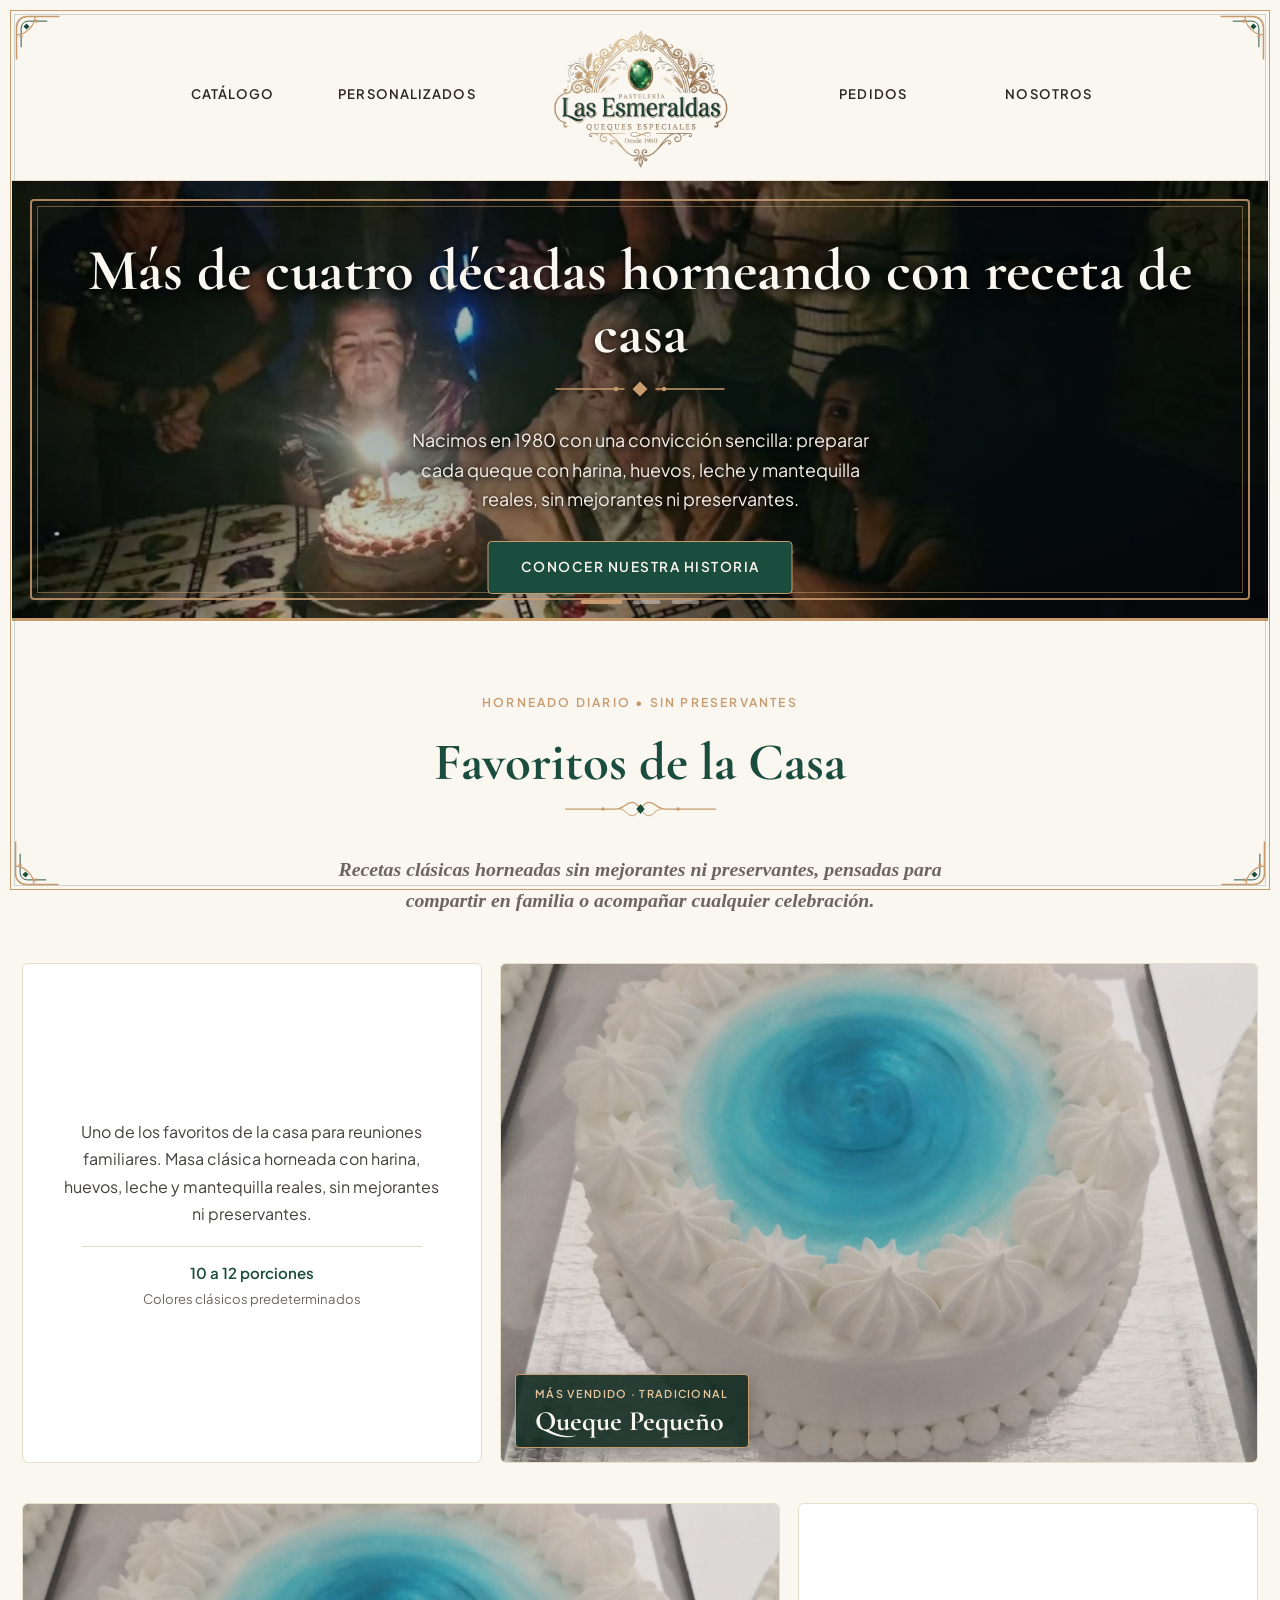
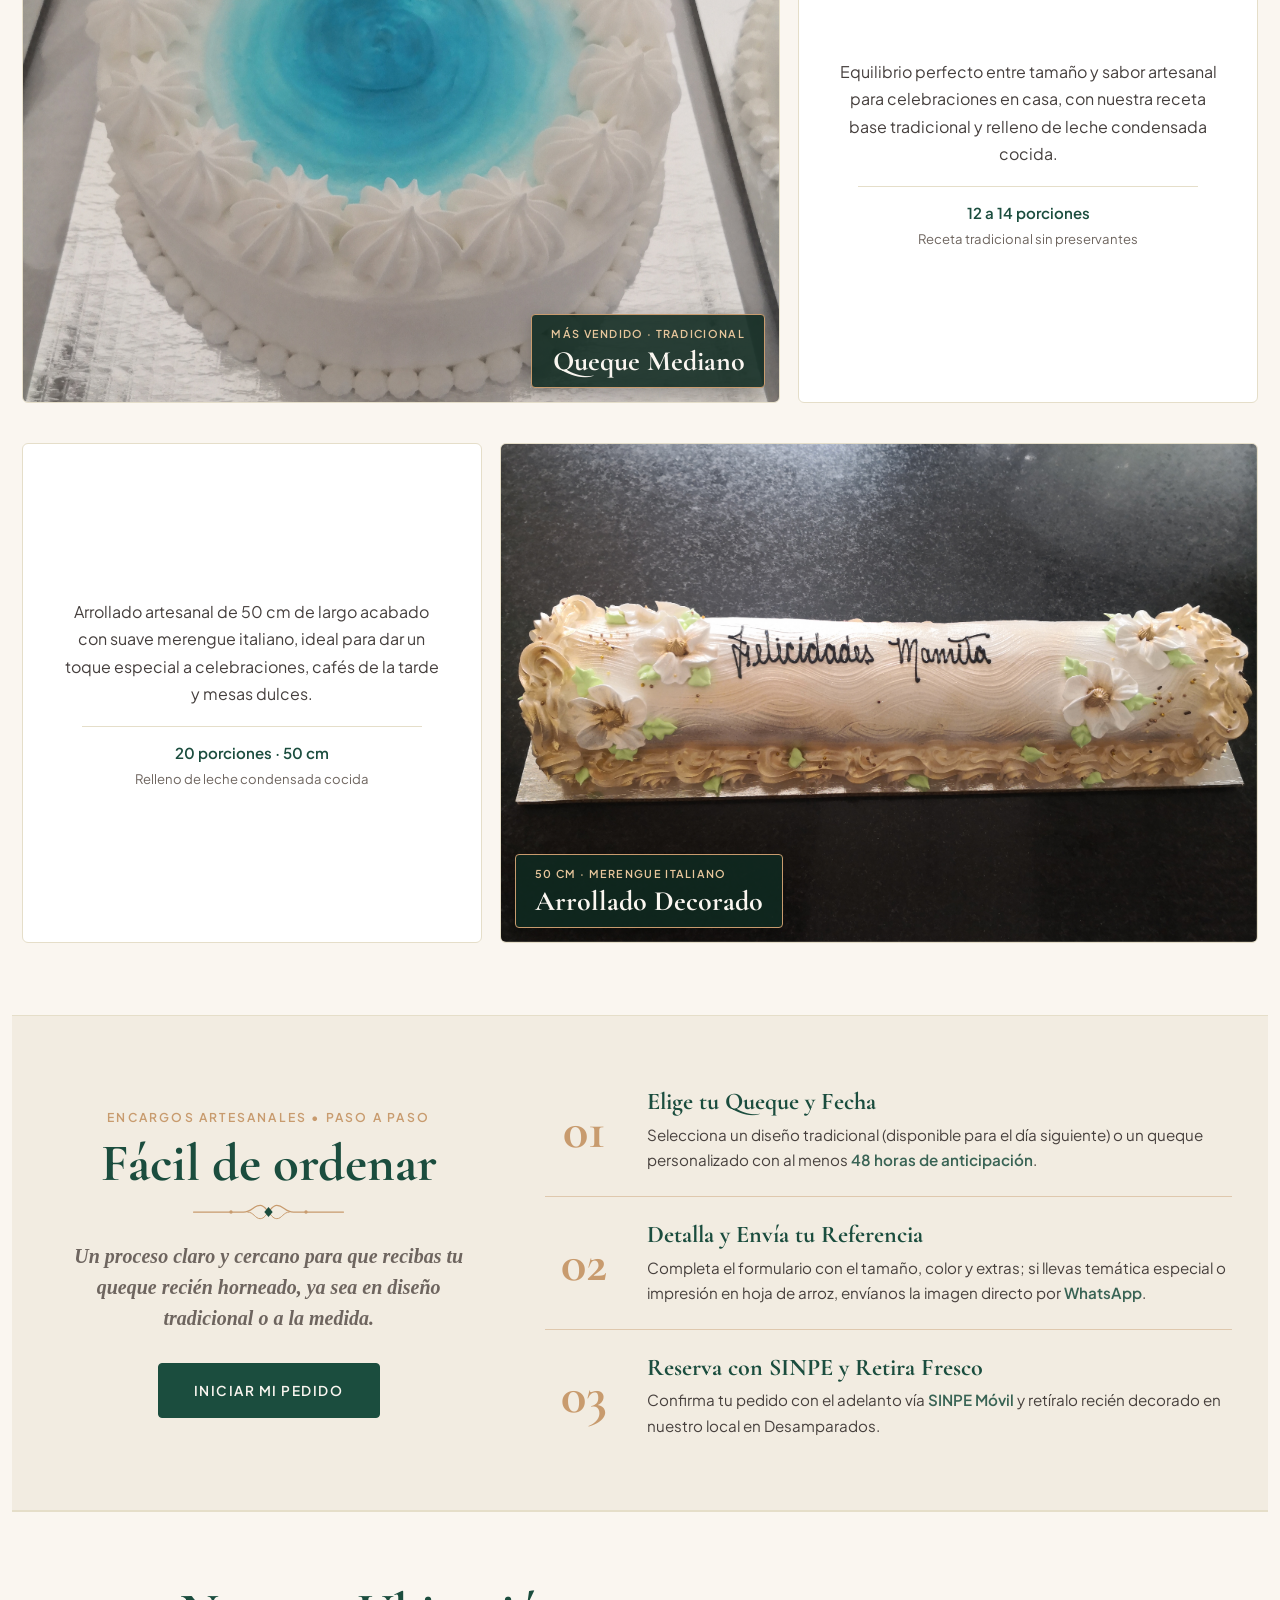
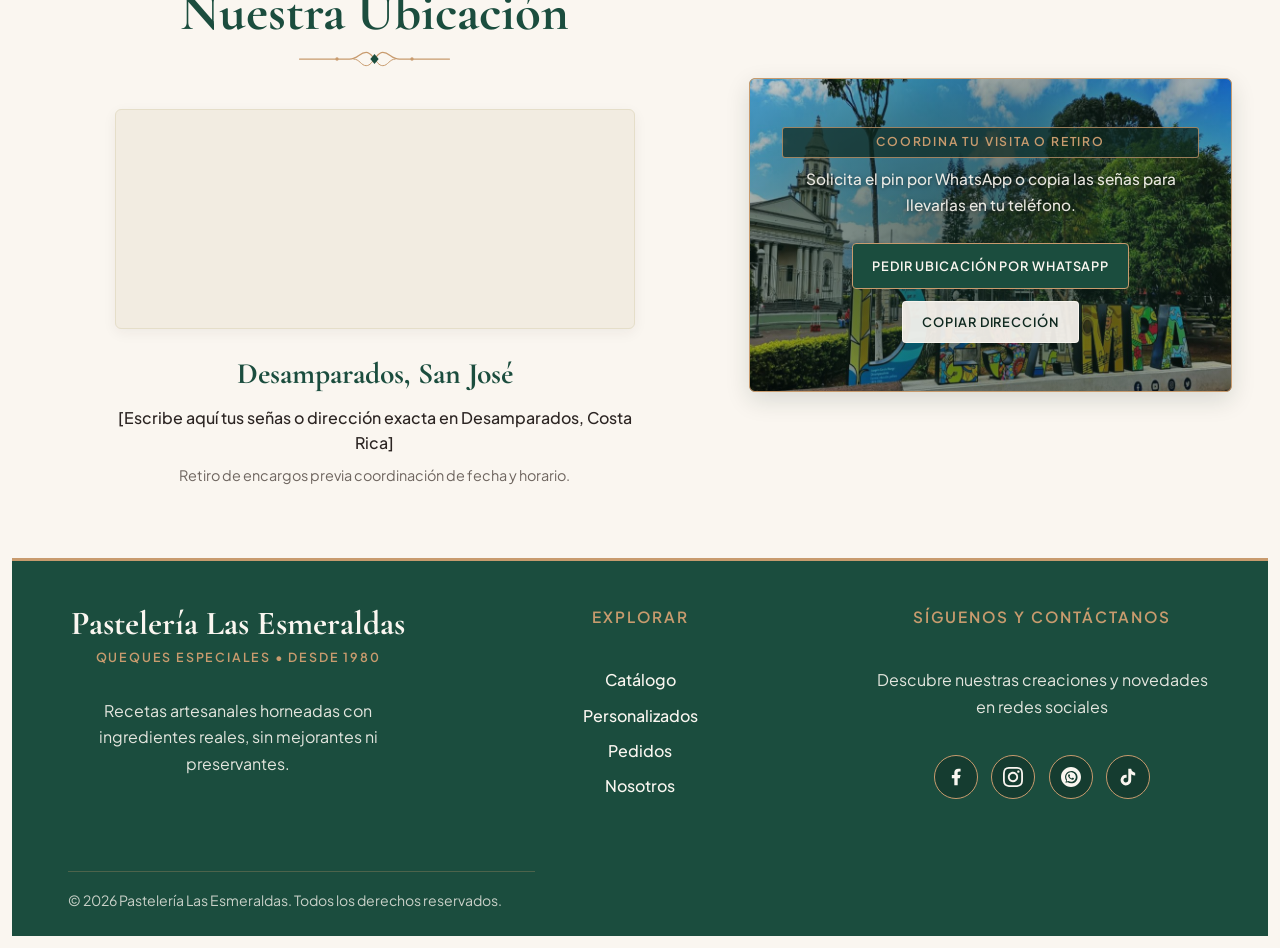
==== commit 14723f30: "Página de personalizados completada y ajustes en barra fija" ====
--- a/index.html
+++ b/index.html
@@ -29,7 +29,6 @@
     <!-- Slide 1: Historia -->
     <article class="hero-slide activa slide-historia">
       <div class="hero-marco">
-        <span class="hero-eyebrow">Tradición Artesanal desde 1980 • Desamparados, Costa Rica</span>
         <h1>Más de cuatro décadas horneando con receta de casa</h1>
         <div class="hero-ornamento" aria-hidden="true"></div>
         <p>
@@ -45,7 +44,6 @@
     <!-- Slide 2: Catálogo -->
     <article class="hero-slide slide-catalogo" aria-hidden="true">
       <div class="hero-marco">
-        <span class="hero-eyebrow">Recetas Clásicas y Postres de Casa</span>
         <h2>Nuestro Catálogo Artesanal</h2>
         <div class="hero-ornamento" aria-hidden="true"></div>
         <p>
@@ -61,7 +59,6 @@
     <!-- Slide 3: Queques Personalizados -->
     <article class="hero-slide slide-personalizados" aria-hidden="true">
       <div class="hero-marco">
-        <span class="hero-eyebrow">Diseños a la Medida • 48 h de Anticipación</span>
         <h2>Queques Personalizados para tus Celebraciones</h2>
         <div class="hero-ornamento" aria-hidden="true"></div>
         <p>
@@ -93,7 +90,23 @@
     <div class="favoritos-editorial">
       <!-- Favorito 1: Queque Pequeño (Cuadro izquierda / Foto derecha) -->
       <article class="favorito-fila">
-        <div class="favorito-media">
+        <div
+          class="favorito-media btn-ver-detalle"
+          role="button"
+          tabindex="0"
+          title="Ver detalles de Queque Pequeño"
+          data-producto="Queque Pequeño"
+          data-porciones-num="10"
+          data-precio-num="10500"
+          data-titulo="Queque Pequeño"
+          data-etiqueta="Decoración Tradicional · Más vendido"
+          data-porciones="10 a 12 porciones"
+          data-relleno="Leche condensada con cierto grado de cocción"
+          data-precio="₡10.000"
+          data-tiempo="Disponible o para el día siguiente (colores predeterminados)"
+          data-imagen="img/Tradicional.jpg"
+          data-descripcion="Receta clásica sin mejorantes ni preservantes, lista en decoración tradicional con colores predeterminados."
+        >
           <img src="img/Tradicional.jpg" alt="Queque Pequeño con decoración tradicional" class="favorito-img">
           <div class="favorito-titulo-placa">
             <span class="favorito-badge">Más vendido · Tradicional</span>
@@ -110,29 +123,28 @@
             <span class="favorito-porciones">10 a 12 porciones</span>
             <span class="favorito-nota">Colores clásicos predeterminados</span>
           </div>
-          <button
-            type="button"
-            class="btn-pedir btn-ver-detalle"
-            data-producto="Queque Pequeño"
-            data-porciones-num="10"
-            data-precio-num="10500"
-            data-titulo="Queque Pequeño"
-            data-etiqueta="Decoración Tradicional · Más vendido"
-            data-porciones="10 a 12 porciones"
-            data-relleno="Leche condensada con cierto grado de cocción"
-            data-precio="₡10.500"
-            data-tiempo="Disponible o para el día siguiente (colores predeterminados)"
-            data-imagen="img/Tradicional.jpg"
-            data-descripcion="Masa clásica con harina, huevos, leche y mantequilla, sin mejorantes ni preservantes. Precio base en decoración tradicional."
-          >
-            Ver detalles
-          </button>
         </div>
       </article>
 
       <!-- Favorito 2: Queque Mediano (Foto izquierda / Cuadro derecha) -->
       <article class="favorito-fila">
-        <div class="favorito-media">
+        <div
+          class="favorito-media btn-ver-detalle"
+          role="button"
+          tabindex="0"
+          title="Ver detalles de Queque Mediano"
+          data-producto="Queque Mediano"
+          data-porciones-num="12"
+          data-precio-num="13000"
+          data-titulo="Queque Mediano"
+          data-etiqueta="Decoración Tradicional · Más vendido"
+          data-porciones="12 a 14 porciones"
+          data-relleno="Leche condensada con cierto grado de cocción"
+          data-precio="₡13.000"
+          data-tiempo="Disponible o para el día siguiente (colores predeterminados)"
+          data-imagen="img/Tradicional.jpg"
+          data-descripcion="Receta clásica sin mejorantes ni preservantes, lista en decoración tradicional con colores predeterminados."
+        >
           <img src="img/Tradicional.jpg" alt="Queque Mediano con decoración tradicional" class="favorito-img">
           <div class="favorito-titulo-placa">
             <span class="favorito-badge">Más vendido · Tradicional</span>
@@ -149,29 +161,28 @@
             <span class="favorito-porciones">12 a 14 porciones</span>
             <span class="favorito-nota">Receta tradicional sin preservantes</span>
           </div>
-          <button
-            type="button"
-            class="btn-pedir btn-ver-detalle"
-            data-producto="Queque Mediano"
-            data-porciones-num="12"
-            data-precio-num="13000"
-            data-titulo="Queque Mediano"
-            data-etiqueta="Decoración Tradicional · Más vendido"
-            data-porciones="12 a 14 porciones"
-            data-relleno="Leche condensada con cierto grado de cocción"
-            data-precio="₡13.000"
-            data-tiempo="Disponible o para el día siguiente (colores predeterminados)"
-            data-imagen="img/Tradicional.jpg"
-            data-descripcion="Receta clásica sin mejorantes ni preservantes, lista en decoración tradicional con colores predeterminados."
-          >
-            Ver detalles
-          </button>
         </div>
       </article>
 
       <!-- Favorito 3: Arrollado Decorado (Cuadro izquierda / Foto derecha) -->
       <article class="favorito-fila">
-        <div class="favorito-media">
+        <div
+          class="favorito-media btn-ver-detalle"
+          role="button"
+          tabindex="0"
+          title="Ver detalles de Arrollado Decorado"
+          data-producto="Arrollado Decorado"
+          data-porciones-num="20"
+          data-precio-num="17000"
+          data-titulo="Arrollado Decorado"
+          data-etiqueta="50 cm · Merengue italiano"
+          data-porciones="20 porciones (50 cm de largo)"
+          data-relleno="Leche condensada con cierto grado de cocción"
+          data-precio="₡17.000"
+          data-tiempo="Consultar disponibilidad o encargar con anticipación"
+          data-imagen="img/ArrolladoDec.jpg"
+          data-descripcion="Arrollado de 50 cm de largo para 20 porciones, decorado con merengue italiano."
+        >
           <img src="img/ArrolladoDec.jpg" alt="Arrollado decorado con merengue italiano de 50 cm" class="favorito-img">
           <div class="favorito-titulo-placa">
             <span class="favorito-badge">50 cm · Merengue italiano</span>
@@ -188,29 +199,8 @@
             <span class="favorito-porciones">20 porciones · 50 cm</span>
             <span class="favorito-nota">Relleno de leche condensada cocida</span>
           </div>
-          <button
-            type="button"
-            class="btn-pedir btn-ver-detalle"
-            data-producto="Arrollado Decorado"
-            data-porciones-num="20"
-            data-precio-num="17000"
-            data-titulo="Arrollado Decorado"
-            data-etiqueta="50 cm · Merengue italiano"
-            data-porciones="20 porciones (50 cm de largo)"
-            data-relleno="Leche condensada con cierto grado de cocción"
-            data-precio="₡17.000"
-            data-tiempo="Consultar disponibilidad o encargar con anticipación"
-            data-imagen="img/ArrolladoDec.jpg"
-            data-descripcion="Arrollado de 50 cm de largo para 20 porciones, decorado con merengue italiano."
-          >
-            Ver detalles
-          </button>
         </div>
       </article>
-    </div>
-
-    <div class="hero-botones" style="margin-top: 2.75rem;">
-      <a href="catalogo.html" class="btn-seccion-esmeralda">Explorar Todo el Catálogo</a>
     </div>
   </section>
 
@@ -234,45 +224,206 @@
     </div>
   </div>
 
-  <!-- 4. Banda de Proceso en 3 Pasos -->
+ <!-- 4. Banda de Proceso en 3 Pasos -->
   <section id="como-pedir" class="pasos-banda">
-    <div class="pasos-grid">
-      <div class="paso-item">
-        <span>01.</span>
-        <h4>Elige tu Especialidad</h4>
-        <p>Selecciona un queque clásico, postre de casa o un diseño personalizado.</p>
-      </div>
-      <div class="paso-item">
-        <span>02.</span>
-        <h4>Agenda tu Encargo</h4>
-        <p>Completa el formulario con la fecha de entrega, colores y detalles especiales.</p>
-      </div>
-      <div class="paso-item">
-        <span>03.</span>
-        <h4>Confirmación y Entrega</h4>
-        <p>Coordina el adelanto por SINPE Móvil vía WhatsApp y retira fresco en local.</p>
-      </div>
+    <div class="pasos-split">
+
+      <!-- Columna izquierda: Título grande a la izquierda -->
+      <div class="pasos-intro">
+        <span class="pasos-eyebrow">Encargos Artesanales • Paso a Paso</span>
+        <h2 class="pasos-titulo-izq">Fácil de ordenar</h2>
+        <p class="pasos-bajada">
+          Un proceso claro y cercano para que recibas tu queque recién horneado, ya sea en diseño tradicional o a la medida.
+        </p>
+        <a href="pedidos.html" class="btn-seccion-esmeralda">Iniciar mi Pedido</a>
+      </div>
+
+      <!-- Columna derecha: 3 pasos con números grandes -->
+      <div class="pasos-lista">
+        <article class="paso-fila">
+          <span class="paso-num-grande">01</span>
+          <div class="paso-texto">
+            <h3>Elige tu Queque y Fecha</h3>
+            <p>
+              Selecciona un diseño tradicional (disponible para el día siguiente) o un queque personalizado con al menos <strong>48 horas de anticipación</strong>.
+            </p>
+          </div>
+        </article>
+
+        <article class="paso-fila">
+          <span class="paso-num-grande">02</span>
+          <div class="paso-texto">
+            <h3>Detalla y Envía tu Referencia</h3>
+            <p>
+              Completa el formulario con el tamaño, color y extras; si llevas temática especial o impresión en hoja de arroz, envíanos la imagen directo por <strong>WhatsApp</strong>.
+            </p>
+          </div>
+        </article>
+
+        <article class="paso-fila">
+          <span class="paso-num-grande">03</span>
+          <div class="paso-texto">
+            <h3>Reserva con SINPE y Retira Fresco</h3>
+            <p>
+              Confirma tu pedido con el adelanto vía <strong>SINPE Móvil</strong> y retíralo recién decorado en nuestro local en Desamparados.
+            </p>
+          </div>
+        </article>
+      </div>
+
     </div>
   </section>
 
-  <!-- 5. Adelanto Sobre Nosotros -->
-  <section id="nosotros" class="contenedor nosotros">
-    <span class="eyebrow-seccion">Nuestra Esencia • Desamparados</span>
-    <h2 class="titulo-seccion">Sobre Nosotros</h2>
-    <p>
-      En Pastelería Las Esmeraldas elaboramos cada receta de manera 100% artesanal desde 1980,
-      utilizando harina, huevos, leche y mantequilla sin mejorantes ni preservantes para llevar sabor
-      y frescura a tu mesa.
-    </p>
-    <div class="hero-botones" style="margin-top: 1.75rem;">
-      <a href="nosotros.html" class="btn-enlace-editorial">Conocer Nuestra Historia</a>
+<!-- 5. Nuestra Ubicación (Franja Editorial a Ancho Completo) -->
+  <section id="nosotros" class="ubicacion-franja">
+    <div class="ubicacion-franja-inner">
+      
+      <!-- Mitad Izquierda: Título centrado, recuadro de mapa/foto y dirección -->
+      <div class="ubicacion-info">
+        <h2 class="titulo-seccion ubicacion-titulo">Nuestra Ubicación</h2>
+
+        <!-- Recuadro para mapa de Google Maps o fotografía -->
+        <div class="ubicacion-mapa-marco">
+          <iframe
+            src="https://www.google.com/maps?q=Desamparados,+San+Jose,+Costa+Rica&output=embed"
+            title="Ubicación de Pastelería Las Esmeraldas en Desamparados, San José"
+            loading="lazy"
+            referrerpolicy="no-referrer-when-downgrade"
+          ></iframe>
+          <!-- Si prefieres usar una foto en lugar del mapa interactivo, borra el iframe de arriba y usa:
+          <img src="img/ubicacion-local.jpg" alt="Fachada o punto de referencia en Desamparados">
+          -->
+        </div>
+
+        <div class="ubicacion-detalles">
+          <h3>Desamparados, San José</h3>
+          <p id="texto-direccion" class="ubicacion-direccion">
+            [Escribe aquí tus señas o dirección exacta en Desamparados, Costa Rica]
+          </p>
+          <p class="ubicacion-nota">
+            Retiro de encargos previa coordinación de fecha y horario.
+          </p>
+        </div>
+      </div>
+
+      <!-- Mitad Derecha: Panel de acciones rápidas -->
+      <div class="ubicacion-panel">
+        <span class="ubicacion-etiqueta">Coordina tu visita o retiro</span>
+        <p class="ubicacion-panel-texto">
+          Solicita el pin por WhatsApp o copia las señas para llevarlas en tu teléfono.
+        </p>
+
+        <div class="ubicacion-acciones">
+          <a
+            id="link-whatsapp-ubicacion"
+            href="https://wa.me/50684267372?text=Hola%2C%20me%20gustar%C3%ADa%20que%20me%20compartan%20la%20ubicaci%C3%B3n%20de%20Pasteler%C3%ADa%20Las%20Esmeraldas."
+            target="_blank"
+            rel="noopener noreferrer"
+            class="btn-ubicacion btn-whatsapp"
+          >
+            Pedir ubicación por WhatsApp
+          </a>
+
+          <button type="button" id="btn-copiar-direccion" class="btn-ubicacion btn-copiar">
+            Copiar dirección
+          </button>
+        </div>
+      </div>
+
     </div>
   </section>
 
   <!-- 6. Pie de Página y Contacto -->
-  <footer id="contacto">
-    <p><strong>Pastelería Las Esmeraldas — Queques Especiales</strong></p>
-    <p>📍 Desamparados, Costa Rica | 🕒 Pedidos con anticipación</p>
+
+  <footer id="contacto" class="footer-editorial">
+    <div class="footer-grid">
+      <!-- Columna 1: Identidad -->
+      <div class="footer-col footer-marca">
+        <h3>Pastelería Las Esmeraldas</h3>
+        <span class="footer-sub">Queques Especiales • Desde 1980</span>
+        <p>
+          Recetas artesanales horneadas con ingredientes reales, sin mejorantes ni preservantes.
+        </p>
+      </div>
+
+      <!-- Columna 2: Navegación -->
+      <nav class="footer-col footer-nav" aria-label="Enlaces del pie de página">
+        <h4>Explorar</h4>
+        <ul>
+          <li><a href="catalogo.html">Catálogo</a></li>
+          <li><a href="personalizados.html">Personalizados</a></li>
+          <li><a href="pedidos.html">Pedidos</a></li>
+          <li><a href="nosotros.html">Nosotros</a></li>
+        </ul>
+      </nav>
+
+   <!-- Columna 3: Redes Sociales -->
+      <div class="footer-col footer-social">
+        <h4>Síguenos y Contáctanos</h4>
+        <p>Descubre nuestras creaciones y novedades en redes sociales</p>
+
+        <div class="footer-social-links">
+          <!-- Facebook -->
+          <a
+            href="https://www.facebook.com/"
+            target="_blank"
+            rel="noopener noreferrer"
+            class="social-btn"
+            aria-label="Facebook de Pastelería Las Esmeraldas"
+            title="Facebook"
+          >
+            <svg width="20" height="20" viewBox="0 0 24 24" aria-hidden="true">
+              <path d="M14 13.5h2.5l1-4H14v-2c0-1.03 0-2 2-2h1.5V2.14c-.326-.043-1.557-.14-2.857-.14C11.928 2 10 3.657 10 6.7v2.8H7v4h3V22h4v-8.5z"/>
+            </svg>
+          </a>
+
+          <!-- Instagram -->
+          <a
+            href="https://www.instagram.com/"
+            target="_blank"
+            rel="noopener noreferrer"
+            class="social-btn"
+            aria-label="Instagram de Pastelería Las Esmeraldas"
+            title="Instagram"
+          >
+            <svg width="20" height="20" viewBox="0 0 24 24" aria-hidden="true">
+              <path d="M12 2.163c3.204 0 3.584.012 4.85.07 3.252.148 4.771 1.691 4.919 4.919.058 1.265.069 1.645.069 4.849 0 3.205-.012 3.584-.069 4.849-.149 3.225-1.664 4.771-4.919 4.919-1.266.058-1.644.07-4.85.07-3.204 0-3.584-.012-4.849-.07-3.26-.149-4.771-1.699-4.919-4.92-.058-1.265-.07-1.644-.07-4.849 0-3.204.013-3.583.07-4.849.149-3.227 1.664-4.771 4.919-4.919 1.266-.057 1.645-.069 4.849-.069zm0-2.163c-3.259 0-3.667.014-4.947.072-4.358.2-6.78 2.618-6.98 6.98-.059 1.281-.073 1.689-.073 4.948 0 3.259.014 3.668.072 4.948.2 4.358 2.618 6.78 6.98 6.98 1.281.058 1.689.072 4.948.072 3.259 0 3.668-.014 4.948-.072 4.354-.2 6.782-2.618 6.979-6.98.059-1.28.073-1.689.073-4.948 0-3.259-.014-3.667-.072-4.947-.196-4.354-2.617-6.78-6.979-6.98-1.281-.059-1.69-.073-4.949-.073zm0 5.838c-3.403 0-6.162 2.759-6.162 6.162s2.759 6.163 6.162 6.163 6.162-2.759 6.162-6.163c0-3.403-2.759-6.162-6.162-6.162zm0 10.162c-2.209 0-4-1.79-4-4 0-2.209 1.791-4 4-4s4 1.791 4 4c0 2.21-1.791 4-4 4zm6.406-11.845c-.796 0-1.441.645-1.441 1.44s.645 1.44 1.441 1.44c.795 0 1.439-.645 1.439-1.44s-.644-1.44-1.439-1.44z"/>
+            </svg>
+          </a>
+
+          <!-- WhatsApp -->
+          <a
+            href="https://wa.me/50684267372?text=Hola%20Pasteler%C3%ADa%20Las%20Esmeraldas%2C%20me%20gustar%C3%ADa%20consultar%20por%20un%20pedido."
+            target="_blank"
+            rel="noopener noreferrer"
+            class="social-btn"
+            aria-label="WhatsApp de Pastelería Las Esmeraldas"
+            title="WhatsApp"
+          >
+            <svg width="20" height="20" viewBox="0 0 24 24" aria-hidden="true">
+              <path d="M12.031 6.172c-3.181 0-5.767 2.586-5.768 5.766-.001 1.298.38 2.27 1.019 3.287l-.582 2.128 2.182-.573c.978.58 1.911.928 3.145.929 3.178 0 5.767-2.587 5.768-5.766.001-3.187-2.575-5.77-5.764-5.771zm3.392 8.244c-.144.405-.837.774-1.17.824-.299.045-.677.063-1.092-.069-.252-.08-.575-.187-.988-.365-1.739-.751-2.874-2.502-2.961-2.617-.087-.116-.708-.94-.708-1.793s.448-1.273.607-1.446c.159-.173.346-.217.462-.217l.332.006c.106.005.249-.04.39.298.144.347.491 1.2.534 1.287.043.087.072.188.014.304-.058.116-.087.188-.173.289l-.26.304c-.087.086-.177.18-.076.354.101.174.449.741.964 1.201.662.591 1.221.774 1.394.86s.274.072.376-.043c.101-.116.433-.506.549-.68.116-.173.231-.145.39-.087s1.011.477 1.184.564.289.13.332.202c.045.072.045.419-.1.824zM12 0C5.373 0 0 5.373 0 12s5.373 12 12 12 12-5.373 12-12S18.627 0 12 0zm.031 19.385c-1.454 0-2.796-.42-3.928-1.144l-2.742.72.732-2.671c-.798-1.184-1.264-2.607-1.263-4.143.002-4.132 3.366-7.495 7.499-7.495 2.004.001 3.887.781 5.302 2.198 1.416 1.417 2.195 3.301 2.194 5.304-.002 4.133-3.367 7.495-7.494 7.495z"/>
+            </svg>
+          </a>
+
+          <!-- TikTok -->
+          <a
+            href="https://www.tiktok.com/"
+            target="_blank"
+            rel="noopener noreferrer"
+            class="social-btn"
+            aria-label="TikTok de Pastelería Las Esmeraldas"
+            title="TikTok"
+          >
+            <svg width="20" height="20" viewBox="0 0 24 24" aria-hidden="true">
+              <path d="M19.59 6.69a4.83 4.83 0 0 1-3.77-4.25V2h-3.45v13.67a2.89 2.89 0 0 1-5.2 1.74 2.89 2.89 0 0 1 2.31-4.64 2.93 2.93 0 0 1 .88.13V9.4a6.84 6.84 0 0 0-1-.05A6.33 6.33 0 0 0 5 20.1a6.34 6.34 0 0 0 10.86-4.43v-7a8.16 8.16 0 0 0 4.77 1.52v-3.4a4.85 4.85 0 0 1-1-.1z"/>
+            </svg>
+          </a>
+        </div>
+      </div>
+
+    <div class="footer-base">
+      <p>&copy; 2026 Pastelería Las Esmeraldas. Todos los derechos reservados.</p>
+    </div>
   </footer>
 
   <script src="script.js"></script>
--- a/styles.css
+++ b/styles.css
@@ -40,11 +40,13 @@
   color: var(--esmeralda);
 }
 
-/* 1. Barra de Navegación Editorial - Logo Central en 5 Columnas */
+/* =========================================================
+1. BARRA DE NAVEGACIÓN EDITORIAL (5 COLUMNAS)
+   ========================================================= */
 .navbar {
   display: block;
   width: 100%;
-  background-color: #FAF6F0;
+  background-color: var(--bg-crema);
   border-bottom: 1px solid var(--borde-fino);
   padding: 0.55rem 1.5rem;
   position: sticky;
@@ -102,7 +104,6 @@
   transition: color 0.25s ease;
 }
 
-/* Cada enlace en su propia columna para que nunca se monten */
 .nav-links a:nth-child(1) {
   grid-column: 1;
   justify-self: end;
@@ -142,7 +143,9 @@
   width: 100%;
 }
 
-/* 2. Hero Editorial Rotativo a Ancho Completo (sin saltos entre diapositivas) */
+/* =========================================================
+2. HERO EDITORIAL ROTATIVO
+   ========================================================= */
 .hero-slider {
   position: relative;
   width: 100%;
@@ -216,8 +219,6 @@
 .hero-marco {
   width: 100%;
   height: 100%;
-  max-width: none;
-  margin: 0;
   padding: 1.75rem 1.5rem 2.35rem;
   display: flex;
   flex-direction: column;
@@ -229,48 +230,20 @@
   border-radius: 4px;
 }
 
+.hero-content {
+  max-width: 780px;
+  width: 100%;
+  height: 100%;
+  margin: 0 auto;
+  padding-bottom: 3.5rem;
+  display: flex;
+  flex-direction: column;
+  align-items: center;
+  justify-content: center;
+  position: relative;
+}
+
 .hero-eyebrow {
-  display: block;
-  font-size: 0.78rem;
-  font-weight: 600;
-  text-transform: uppercase;
-  letter-spacing: 2.5px;
-  color: var(--dorado-trigo);
-  margin-bottom: 1rem;
-}
-
-.hero-content {
-  max-width: 680px;
-  margin: 0 auto;
-}
-
-.hero-slide h1 {
-  color: var(--bg-crema);
-  font-size: 3.1rem;
-  font-weight: 700;
-  line-height: 1.12;
-  margin-bottom: 1.1rem;
-}
-
-.hero-slide h2 {
-  color: var(--bg-crema);
-  font-size: 2.8rem;
-  font-weight: 700;
-  line-height: 1.14;
-  margin-bottom: 1.1rem;
-}
-
-.hero-ornamento {
-  width: 160px;
-  height: 16px;
-  margin: 0 auto 1.3rem auto;
-  background-repeat: no-repeat;
-  background-position: center;
-  background-size: contain;
-  background-image: url("data:image/svg+xml,%3Csvg xmlns='http://www.w3.org/2000/svg' viewBox='0 0 160 16' fill='none'%3E%3Cline x1='8' y1='8' x2='68' y2='8' stroke='%23C89B6E' stroke-width='1.2'/%3E%3Cline x1='92' y1='8' x2='152' y2='8' stroke='%23C89B6E' stroke-width='1.2'/%3E%3Cpolygon points='80,2 86,8 80,14 74,8' fill='%23C89B6E'/%3E%3Ccircle cx='62' cy='8' r='1.8' fill='%23C89B6E'/%3E%3Ccircle cx='98' cy='8' r='1.8' fill='%23C89B6E'/%3E%3C/svg%3E");
-}
-
-.hero-slide .hero-eyebrow {
   display: inline-block;
   background-color: rgba(15, 41, 32, 0.78);
   color: var(--bg-crema);
@@ -279,72 +252,69 @@
   border-radius: 3px;
   font-size: 0.76rem;
   font-weight: 600;
+  text-transform: uppercase;
   letter-spacing: 2px;
   margin-bottom: 1.1rem;
-  text-shadow: none;
-}
-
-.hero-slide h1,
+}
+
+.hero-slide h1 {
+  color: var(--bg-crema);
+  font-size: 3.65rem;
+  font-weight: 700;
+  line-height: 1.08;
+  margin-top: -2.25rem;
+  margin-bottom: 0.9rem;
+  text-shadow: 0 2px 6px rgba(0, 0, 0, 0.8), 0 6px 20px rgba(0, 0, 0, 0.45);
+}
+
 .hero-slide h2 {
   color: var(--bg-crema);
-  text-shadow:
-    0 2px 6px rgba(0, 0, 0, 0.8),
-    0 6px 20px rgba(0, 0, 0, 0.45);
+  font-size: 3.35rem;
+  font-weight: 700;
+  line-height: 1.1;
+  margin-top: -2.25rem;
+  margin-bottom: 0.9rem;
+  text-shadow: 0 2px 6px rgba(0, 0, 0, 0.8), 0 6px 20px rgba(0, 0, 0, 0.45);
+}
+
+.hero-ornamento {
+  width: 195px;
+  height: 20px;
+  margin: 0 auto 1.25rem auto;
+  background-repeat: no-repeat;
+  background-position: center;
+  background-size: contain;
+  filter: drop-shadow(0 2px 6px rgba(0, 0, 0, 0.75));
+  background-image: url("data:image/svg+xml,%3Csvg xmlns='http://www.w3.org/2000/svg' viewBox='0 0 180 20' fill='none'%3E%3Cline x1='6' y1='10' x2='74' y2='10' stroke='%23C89B6E' stroke-width='1.6' stroke-linecap='round'/%3E%3Cline x1='106' y1='10' x2='174' y2='10' stroke='%23C89B6E' stroke-width='1.6' stroke-linecap='round'/%3E%3Cpolygon points='90,2.5 97.5,10 90,17.5 82.5,10' fill='%23C89B6E'/%3E%3Ccircle cx='66' cy='10' r='2.2' fill='%23C89B6E'/%3E%3Ccircle cx='114' cy='10' r='2.2' fill='%23C89B6E'/%3E%3C/svg%3E");
 }
 
 .hero-slide p {
-  font-size: 1.06rem;
+  font-size: 1.12rem;
   color: #F5EFE6;
-  max-width: 580px;
-  margin: 0 auto 2rem auto;
-  line-height: 1.7;
-  text-shadow:
-    0 1px 4px rgba(0, 0, 0, 0.85),
-    0 4px 14px rgba(0, 0, 0, 0.5);
+  width: 100%;
+  max-width: 480px;
+  margin: 0.35rem auto 0 auto;
+  text-align: center;
+  line-height: 1.65;
+  text-shadow: 0 1px 4px rgba(0, 0, 0, 0.85), 0 4px 14px rgba(0, 0, 0, 0.5);
 }
 
 .hero-botones {
+  position: absolute;
+  bottom: 24px;
+  left: 50%;
+  transform: translateX(-50%);
   display: flex;
   justify-content: center;
+  align-items: center;
   gap: 1rem;
   flex-wrap: wrap;
+  z-index: 3;
 }
 
 .btn-hero {
   display: inline-block;
-  background-color: var(--dorado-trigo);
-  color: #FFFFFF;
-  text-decoration: none;
-  padding: 0.9rem 2rem;
-  font-size: 0.85rem;
-  font-weight: 600;
-  text-transform: uppercase;
-  letter-spacing: 1.5px;
-  border-radius: 4px;
-  border: 1px solid var(--dorado-trigo);
-  transition: all 0.25s ease;
-}
-
-.btn-hero:hover {
-  background-color: #b58658;
-  border-color: #b58658;
-  transform: translateY(-2px);
-}
-
-.hero-slide .btn-hero {
   background-color: var(--esmeralda);
-  color: var(--bg-crema);
-  border: 1.5px solid var(--dorado-trigo);
-}
-
-.hero-slide .btn-hero:hover {
-  background-color: var(--dorado-trigo);
-  color: var(--esmeralda-oscuro);
-}
-
-.btn-hero-secundario {
-  display: inline-block;
-  background-color: transparent;
   color: var(--bg-crema);
   text-decoration: none;
   padding: 0.9rem 2rem;
@@ -353,17 +323,16 @@
   text-transform: uppercase;
   letter-spacing: 1.5px;
   border-radius: 4px;
-  border: 1px solid rgba(250, 246, 240, 0.55);
+  border: 1.5px solid var(--dorado-trigo);
   transition: all 0.25s ease;
 }
 
-.btn-hero-secundario:hover {
-  background-color: rgba(250, 246, 240, 0.12);
-  border-color: var(--bg-crema);
+.btn-hero:hover {
+  background-color: var(--dorado-trigo);
+  color: var(--esmeralda-oscuro);
   transform: translateY(-2px);
 }
 
-/* Indicadores inferiores discretos del Hero Rotativo */
 .hero-indicadores {
   position: absolute;
   bottom: 14px;
@@ -389,20 +358,41 @@
   background-color: var(--dorado-trigo);
 }
 
-/* Contenedores Generales */
+/* =========================================================
+   CONTENEDORES, ENCABEZADOS Y BOTONES COMPARTIDOS
+   ========================================================= */
 .contenedor {
   max-width: 1120px;
   margin: 0 auto;
   padding: 4.5rem 1.5rem;
 }
 
+.contenedor.contenedor-amplio {
+  max-width: none;
+  width: 100%;
+  margin: 0;
+  padding: 4.5rem 0.65rem;
+}
+
+.eyebrow-seccion {
+  display: block;
+  text-align: center;
+  font-size: 0.76rem;
+  font-weight: 600;
+  text-transform: uppercase;
+  letter-spacing: 2.2px;
+  color: var(--dorado-trigo);
+  margin-bottom: 1.4rem;
+}
+
 .titulo-seccion {
   position: relative;
   text-align: center;
-  font-size: 2.5rem;
+  font-size: 3.3rem;
   font-weight: 700;
-  padding-bottom: 1.4rem;
-  margin-bottom: 2.2rem;
+  line-height: 1.08;
+  padding-bottom: 1rem;
+  margin-bottom: 1.15rem;
 }
 
 .titulo-seccion::after {
@@ -420,129 +410,54 @@
 .subtitulo-seccion {
   text-align: center;
   color: var(--texto-suave);
-  font-size: 1rem;
-  max-width: 640px;
+  font-family: 'Cormorant Garamond', serif;
+  font-style: italic;
+  font-size: 1.24rem;
+  font-weight: 600;
+  max-width: 680px;
   margin: 0 auto 3rem auto;
-}
-
-/* 3. Catálogo de Productos */
-.productos-grid {
-  display: grid;
-  grid-template-columns: repeat(3, minmax(0, 1fr));
-  gap: 2rem;
-  align-items: stretch;
-}
-
-.card {
-  position: relative;
-  background-color: var(--bg-tarjeta);
-  border: 1px solid var(--borde-fino);
-  border-radius: 6px;
-  padding: 1.5rem;
-  display: flex;
-  flex-direction: column;
-  justify-content: space-between;
-  min-width: 0;
-  transition: border-color 0.25s ease, transform 0.25s ease;
-}
-
-.card:hover {
+  line-height: 1.55;
+}
+
+.btn-seccion-esmeralda {
+  display: inline-block;
+  background-color: var(--esmeralda);
+  color: var(--bg-crema);
+  text-decoration: none;
+  padding: 0.95rem 2.2rem;
+  font-size: 0.85rem;
+  font-weight: 600;
+  text-transform: uppercase;
+  letter-spacing: 1.5px;
+  border-radius: 4px;
+  border: 1.5px solid var(--esmeralda);
+  transition: all 0.25s ease;
+}
+
+.btn-seccion-esmeralda:hover {
+  background-color: var(--esmeralda-hover);
   border-color: var(--dorado-trigo);
-  transform: translateY(-4px);
-}
-
-.card-contenido {
-  display: flex;
-  flex-direction: column;
-}
-
-.card-img-wrap {
-  width: 100%;
-  height: 195px;
-  border-radius: 4px;
-  overflow: hidden;
-  margin-bottom: 1.15rem;
-  border: 1px solid var(--borde-fino);
-  background-color: var(--bg-secundario);
-}
-
-.card-img {
-  width: 100%;
-  height: 100%;
-  object-fit: cover;
-  display: block;
-}
-
-.card-img-placeholder {
-  background-color: var(--bg-secundario);
+  transform: translateY(-2px);
+}
+
+.btn-enlace-editorial {
+  display: inline-block;
+  background-color: transparent;
   color: var(--esmeralda);
-  height: 195px;
-  border-radius: 4px;
-  display: flex;
-  align-items: center;
-  justify-content: center;
-  font-weight: 600;
-  font-size: 1.05rem;
-  margin-bottom: 1.15rem;
-  border: 1px dashed var(--dorado-trigo);
-}
-
-.card-etiqueta {
-  display: inline-block;
-  font-size: 0.72rem;
+  text-decoration: none;
+  border: 1.5px solid var(--esmeralda);
+  padding: 0.85rem 2rem;
+  font-size: 0.84rem;
   font-weight: 600;
   text-transform: uppercase;
   letter-spacing: 1.2px;
-  color: var(--dorado-trigo);
-  margin-bottom: 0.35rem;
-}
-
-.card h3 {
-  font-size: 1.65rem;
-  line-height: 1.2;
-  margin-bottom: 0.5rem;
-}
-
-.card p {
-  color: var(--texto-suave);
-  font-size: 0.95rem;
-  margin-bottom: 1.25rem;
-}
-
-.card-pie {
-  margin-top: auto;
-  padding-top: 0.5rem;
-}
-
-.porciones {
-  display: block;
-  font-size: 0.85rem;
-  font-weight: 600;
-  color: var(--esmeralda);
-  margin-bottom: 0.25rem;
-}
-
-.relleno {
-  display: block;
-  font-size: 0.82rem;
-  color: var(--texto-suave);
-  line-height: 1.35;
-  margin-bottom: 0.55rem;
-}
-
-.relleno strong {
-  color: var(--texto-oscuro);
-}
-
-.precio {
-  display: block;
-  font-size: 1.35rem;
-  font-weight: 700;
-  color: var(--dorado-trigo);
-  margin-top: 0;
-  margin-bottom: 1rem;
-  border-top: 1px solid var(--borde-fino);
-  padding-top: 0.65rem;
+  border-radius: 4px;
+  transition: all 0.25s ease;
+}
+
+.btn-enlace-editorial:hover {
+  background-color: var(--esmeralda);
+  color: var(--bg-crema);
 }
 
 .btn-pedir {
@@ -565,15 +480,9 @@
   color: #FFFFFF;
 }
 
-/* Contenedor a ancho casi completo con margen mínimo respecto al borde de la página */
-.contenedor.contenedor-amplio {
-  max-width: none;
-  width: 100%;
-  margin: 0;
-  padding: 4.5rem 0.65rem;
-}
-
-/* Vitrina Editorial de Favoritos de la Casa (1.ª derecha, 2.ª izquierda, 3.ª derecha) */
+/* =========================================================
+3. FAVORITOS DE LA CASA (VITRINA ALTERNADA)
+   ========================================================= */
 .favoritos-editorial {
   display: flex;
   flex-direction: column;
@@ -587,7 +496,6 @@
   align-items: stretch;
 }
 
-/* Filas impares (1.ª y 3.ª): cuadro a la izquierda, imagen pegada a la derecha */
 .favorito-fila:nth-child(odd) .favorito-cuadro {
   order: 1;
 }
@@ -602,7 +510,6 @@
   text-align: left;
 }
 
-/* Fila par (2.ª): imagen pegada a la izquierda, cuadro a la derecha */
 .favorito-fila:nth-child(even) {
   grid-template-columns: 1.65fr 1fr;
 }
@@ -635,14 +542,14 @@
   height: 100%;
   object-fit: cover;
   display: block;
-  transition: transform 0.65s cubic-bezier(0.25, 0.46, 0.45, 0.94);
+  will-change: transform;
+  transition: transform 2s cubic-bezier(0.22, 1, 0.36, 1);
 }
 
 .favorito-fila:hover .favorito-img {
   transform: scale(1.05);
 }
 
-/* Placa editorial en la esquina inferior de la foto */
 .favorito-titulo-placa {
   position: absolute;
   bottom: 14px;
@@ -673,7 +580,6 @@
   margin: 0;
 }
 
-/* Cuadro descriptivo centrado con botón anclado abajo al centro */
 .favorito-cuadro {
   position: relative;
   background-color: var(--bg-tarjeta);
@@ -683,7 +589,7 @@
   display: flex;
   flex-direction: column;
   align-items: center;
-  justify-content: flex-start;
+  justify-content: space-between;
   text-align: center;
   transition: border-color 0.25s ease;
 }
@@ -693,18 +599,20 @@
 }
 
 .favorito-desc {
-  color: var(--texto-suave);
-  font-size: 0.98rem;
-  line-height: 1.68;
-  max-width: 440px;
-  margin: 0 auto 1rem auto;
+  color: var(--texto-oscuro);
+  font-size: 1rem;
+  font-weight: 400;
+  line-height: 1.72;
+  max-width: 450px;
+  margin: auto auto 1.15rem auto;
+  opacity: 0.88;
 }
 
 .favorito-meta {
   width: 100%;
   max-width: 340px;
   padding-top: 0.85rem;
-  margin: 0 auto 1.25rem auto;
+  margin: 0 auto auto auto;
   border-top: 1px solid var(--borde-fino);
   display: flex;
   flex-direction: column;
@@ -726,161 +634,14 @@
 .favorito-cuadro .btn-ver-detalle {
   width: auto;
   align-self: center;
-  margin-top: auto;
-  padding: 0.75rem 1.85rem;
-}
-
-@media (max-width: 820px) {
-  .contenedor.contenedor-amplio {
-    padding: 3rem 0.65rem;
-  }
-
-  .favorito-fila,
-  .favorito-fila:nth-child(odd),
-  .favorito-fila:nth-child(even) {
-    grid-template-columns: 1fr;
-    gap: 1rem;
-  }
-
-  /* En móvil restaurar siempre: foto arriba, texto abajo */
-  .favorito-fila:nth-child(odd) .favorito-media,
-  .favorito-fila:nth-child(even) .favorito-media {
-    order: 1;
-  }
-
-  .favorito-fila:nth-child(odd) .favorito-cuadro,
-  .favorito-fila:nth-child(even) .favorito-cuadro {
-    order: 2;
-  }
-
-  .favorito-fila:nth-child(odd) .favorito-titulo-placa,
-  .favorito-fila:nth-child(even) .favorito-titulo-placa {
-    left: auto;
-    right: 14px;
-    text-align: right;
-  }
-
-  .favorito-media {
-    height: 260px;
-  }
-}
-
-/* Guía de Tamaños Secundarios, Terciarios y Extras */
-.guia-tamanos {
-  margin-top: 3.5rem;
-  background-color: var(--bg-tarjeta);
-  border: 1px solid var(--borde-fino);
-  border-radius: 6px;
-  padding: 2rem;
-}
-
-.guia-encabezado h3 {
-  font-size: 1.85rem;
-  margin-bottom: 0.4rem;
-  text-align: center;
-}
-
-.guia-encabezado p {
-  text-align: center;
-  color: var(--texto-suave);
-  font-size: 0.95rem;
-  max-width: 720px;
-  margin: 0 auto 1.75rem auto;
-}
-
-.tabla-tamanos-wrap {
-  overflow-x: auto;
-}
-
-.tabla-tamanos {
-  width: 100%;
-  border-collapse: collapse;
-  font-size: 0.95rem;
-}
-
-.tabla-tamanos th,
-.tabla-tamanos td {
-  padding: 0.85rem 0.75rem;
-  text-align: left;
-  border-bottom: 1px solid var(--borde-fino);
-}
-
-.tabla-tamanos th {
-  font-size: 0.78rem;
-  text-transform: uppercase;
-  letter-spacing: 1px;
-  color: var(--esmeralda);
-  background-color: var(--bg-crema);
-}
-
-/* Tarjeta compacta de Más Tamaños dentro del grid */
-.card-tamanos-intro {
-  font-size: 0.88rem;
-  margin-bottom: 0.9rem;
-}
-
-.tabla-tamanos-compacta {
-  font-size: 0.84rem;
-}
-
-.tabla-tamanos-compacta th,
-.tabla-tamanos-compacta td {
-  padding: 0.55rem 0.35rem;
-}
-
-.tabla-tamanos-compacta th:last-child,
-.tabla-tamanos-compacta td:last-child {
-  text-align: right;
-}
-
-.tabla-tamanos-compacta th:nth-child(2),
-.tabla-tamanos-compacta td:nth-child(2) {
-  text-align: center;
-}
-
-.tabla-tamanos-compacta .btn-tabla {
-  padding: 0.28rem 0.55rem;
-  font-size: 0.72rem;
-}
-
-.card-tamanos .extras-franja {
-  margin-top: 1rem;
-  padding-top: 0.85rem;
-  font-size: 0.82rem;
-}
-
-.card-tamanos .extras-franja p {
-  margin-bottom: 0;
-}
-
-.btn-tabla {
-  background-color: transparent;
-  color: var(--esmeralda);
-  border: 1px solid var(--esmeralda);
-  padding: 0.4rem 0.85rem;
-  font-size: 0.78rem;
-  font-weight: 600;
-  text-transform: uppercase;
-  letter-spacing: 0.8px;
-  border-radius: 4px;
-  cursor: pointer;
-  transition: all 0.2s ease;
-}
-
-.btn-tabla:hover {
-  background-color: var(--esmeralda);
-  color: #FFFFFF;
-}
-
-.extras-franja {
-  margin-top: 1.5rem;
-  padding-top: 1.1rem;
-  border-top: 1px solid var(--borde-fino);
-  font-size: 0.9rem;
-  color: var(--texto-suave);
-}
-
-/* Ventana Modal de Detalles */
+  margin-top: 1.35rem;
+  margin-bottom: 0.2rem;
+  padding: 0.78rem 1.9rem;
+}
+
+/* =========================================================
+   VENTANA MODAL DE DETALLES
+   ========================================================= */
 .modal-overlay {
   display: none;
   position: fixed;
@@ -906,6 +667,14 @@
   max-height: 90vh;
   overflow-y: auto;
   box-shadow: 0 12px 32px rgba(0, 0, 0, 0.25);
+}
+
+.modal-caja.modal-caja-horizontal {
+  max-width: 780px;
+  display: grid;
+  grid-template-columns: 1fr 1.05fr;
+  overflow: hidden;
+  padding: 0;
 }
 
 .modal-cerrar {
@@ -922,6 +691,13 @@
   line-height: 1;
   cursor: pointer;
   z-index: 2;
+  transition: background-color 0.2s ease, color 0.2s ease, border-color 0.2s ease;
+}
+
+.modal-cerrar:hover {
+  background-color: var(--esmeralda);
+  color: var(--bg-crema);
+  border-color: var(--esmeralda);
 }
 
 .modal-media {
@@ -935,7 +711,14 @@
   font-weight: 600;
 }
 
-.modal-media img {
+.modal-media-izq {
+  width: 100%;
+  height: 100%;
+  min-height: 360px;
+}
+
+.modal-media img,
+.modal-media-izq img {
   width: 100%;
   height: 100%;
   object-fit: cover;
@@ -946,121 +729,69 @@
   padding: 1.6rem;
 }
 
-.modal-cuerpo h3 {
-  font-size: 2rem;
-  margin-bottom: 0.6rem;
-}
-
-.modal-descripcion {
+.modal-cuerpo-der {
+  padding: 2rem 1.85rem;
+  display: flex;
+  flex-direction: column;
+  justify-content: space-between;
+  gap: 1.25rem;
+  text-align: left;
+}
+
+.modal-encabezado-info {
+  padding-right: 1.75rem;
+  border-bottom: 1px solid var(--borde-fino);
+  padding-bottom: 0.9rem;
+}
+
+.modal-cuerpo h3,
+.modal-cuerpo-der h3 {
+  font-size: 2.15rem;
+  line-height: 1.12;
+  color: var(--esmeralda);
+  margin-bottom: 0.35rem;
+}
+
+.modal-precio-destacado {
+  font-family: 'Cormorant Garamond', serif;
+  font-size: 1.65rem;
+  font-weight: 700;
+  color: var(--esmeralda);
+  margin: 0;
+}
+
+.modal-detalle-bloque {
+  display: flex;
+  flex-direction: column;
+  gap: 0.75rem;
+}
+
+.modal-porciones-linea {
+  font-size: 0.94rem;
+  color: var(--texto-oscuro);
+  margin: 0;
+}
+
+.modal-descripcion,
+.modal-cuerpo-der .modal-descripcion {
   color: var(--texto-suave);
   font-size: 0.95rem;
-  margin-bottom: 1.1rem;
-}
-
-.modal-datos {
-  background-color: var(--bg-crema);
-  border: 1px solid var(--borde-fino);
-  border-radius: 4px;
-  padding: 0.9rem 1rem;
-  margin-bottom: 1.25rem;
-  font-size: 0.9rem;
-  display: flex;
-  flex-direction: column;
-  gap: 0.35rem;
-}
-
-/* Franja de Proceso en 3 Pasos (Inspiración Poilâne) */
-.pasos-banda {
-  background-color: var(--bg-secundario);
-  border-top: 1px solid var(--borde-fino);
-  border-bottom: 1px solid var(--borde-fino);
-  padding: 3rem 1.5rem;
-}
-
-.pasos-grid {
-  max-width: 1000px;
-  margin: 0 auto;
-  display: grid;
-  grid-template-columns: repeat(auto-fit, minmax(250px, 1fr));
-  gap: 2rem;
-  text-align: center;
-}
-
-.paso-item span {
+  line-height: 1.65;
+  margin: 0;
+}
+
+.card-etiqueta {
   display: inline-block;
-  font-family: 'Cormorant Garamond', serif;
-  font-size: 2rem;
-  font-weight: 700;
+  font-size: 0.72rem;
+  font-weight: 600;
+  text-transform: uppercase;
+  letter-spacing: 1.2px;
   color: var(--dorado-trigo);
-  margin-bottom: 0.3rem;
-}
-
-.paso-item h4 {
-  color: var(--esmeralda);
-  font-size: 1.05rem;
-  margin-bottom: 0.4rem;
-}
-
-.paso-item p {
-  font-size: 0.9rem;
-  color: var(--texto-suave);
-}
-
-/* 4. Formulario de Pedidos */
-.form-card {
-  position: relative;
-  background-color: var(--bg-tarjeta);
-  border: 1px solid var(--borde-fino);
-  border-radius: 6px;
-  padding: 2.5rem;
-  max-width: 760px;
-  margin: 0 auto;
-  box-shadow: inset 0 0 0 6px var(--bg-tarjeta), inset 0 0 0 7px var(--borde-fino);
-}
-
-.form-row {
-  display: grid;
-  grid-template-columns: 1fr 1fr;
-  gap: 1.25rem;
-}
-
-.form-group {
-  margin-bottom: 1.25rem;
-  display: flex;
-  flex-direction: column;
-}
-
-.form-group label {
-  font-size: 0.85rem;
-  font-weight: 600;
-  text-transform: uppercase;
-  letter-spacing: 0.5px;
-  color: var(--esmeralda);
-  margin-bottom: 0.45rem;
-}
-
-.form-group input,
-.form-group select,
-.form-group textarea {
-  padding: 0.8rem 0.9rem;
-  border: 1px solid var(--borde-fino);
-  border-radius: 4px;
-  background-color: var(--bg-crema);
-  color: var(--texto-oscuro);
-  font-family: inherit;
-  font-size: 0.95rem;
-  transition: border-color 0.2s ease, background-color 0.2s ease;
-}
-
-.form-group input:focus,
-.form-group select:focus,
-.form-group textarea:focus {
-  outline: none;
-  border-color: var(--esmeralda);
-  background-color: #FFFFFF;
-}
-
-.btn-submit {
+  margin-bottom: 0.35rem;
+}
+
+.btn-submit,
+.modal-btn-ordenar {
   width: 100%;
   background-color: var(--esmeralda);
   color: #FFFFFF;
@@ -1072,184 +803,637 @@
   letter-spacing: 1.5px;
   border-radius: 4px;
   cursor: pointer;
-  margin-top: 0.5rem;
+  margin-top: auto;
   transition: background-color 0.25s ease;
 }
 
-.btn-submit:hover {
+.btn-submit:hover,
+.modal-btn-ordenar:hover {
   background-color: var(--esmeralda-hover);
 }
 
-/* 5. Sobre Nosotros y Footer */
-.nosotros {
-  text-align: center;
-  max-width: 760px;
+@media (max-width: 720px) {
+  .modal-caja.modal-caja-horizontal {
+    grid-template-columns: 1fr;
+    max-width: 460px;
+  }
+
+  .modal-media-izq {
+    min-height: 230px;
+    height: 230px;
+  }
+
+  .modal-cuerpo-der {
+    padding: 1.4rem 1.35rem;
+  }
+
+  .modal-cuerpo-der h3 {
+    font-size: 1.8rem;
+  }
+}
+
+/* =========================================================
+4. BANDA DE PROCESO EN 3 PASOS ("FÁCIL DE ORDENAR")
+   ========================================================= */
+.pasos-banda {
+  background-color: var(--bg-secundario);
   border-top: 1px solid var(--borde-fino);
-}
-
-footer {
+  border-bottom: 1px solid var(--borde-fino);
+  padding: 4.5rem 2.25rem;
+}
+
+.pasos-split {
+  max-width: 1360px;
+  margin: 0 auto;
+  display: grid;
+  grid-template-columns: 0.9fr 1.4fr;
+  gap: 3.5rem;
+  align-items: center;
+}
+
+.pasos-intro {
+  display: flex;
+  flex-direction: column;
+  align-items: center;
+  text-align: center;
+  max-width: 420px;
+  width: 100%;
+  margin: 0 auto;
+}
+
+.pasos-eyebrow {
+  text-align: center;
+  width: 100%;
+  font-size: 0.76rem;
+  font-weight: 600;
+  text-transform: uppercase;
+  letter-spacing: 2.2px;
+  color: var(--dorado-trigo);
+  margin-bottom: 0.5rem;
+}
+
+.pasos-titulo-izq {
+  font-family: 'Cormorant Garamond', serif;
+  color: var(--esmeralda);
+  font-size: 3.3rem;
+  font-weight: 700;
+  line-height: 1.05;
+  margin-bottom: 1.2rem;
+  text-align: center;
+  width: 100%;
+}
+
+.pasos-titulo-izq::after {
+  content: "";
+  display: block;
+  width: 180px;
+  height: 20px;
+  margin: 0.65rem auto 0 auto;
+  background-repeat: no-repeat;
+  background-position: center;
+  background-size: contain;
+  background-image: url("data:image/svg+xml,%3Csvg xmlns='http://www.w3.org/2000/svg' viewBox='0 0 200 24' fill='none'%3E%3Cpath d='M10 12 H70 C80 12 82 4 90 4 C95 4 97 9 100 12 C103 9 105 4 110 4 C118 4 120 12 130 12 H190' stroke='%23C89B6E' stroke-width='1.5' stroke-linecap='round'/%3E%3Cpath d='M75 12 C82 12 84 20 90 20 C95 20 97 15 100 12 C103 15 105 20 110 20 C116 20 118 12 125 12' stroke='%23C89B6E' stroke-width='1.2' stroke-linecap='round'/%3E%3Cpolygon points='100,6 105,12 100,18 95,12' fill='%231B4D3E'/%3E%3Ccircle cx='55' cy='12' r='2' fill='%23C89B6E'/%3E%3Ccircle cx='145' cy='12' r='2' fill='%23C89B6E'/%3E%3C/svg%3E");
+}
+
+.pasos-bajada {
+  font-family: 'Cormorant Garamond', serif;
+  font-style: italic;
+  font-size: 1.25rem;
+  font-weight: 600;
+  color: var(--texto-suave);
+  line-height: 1.55;
+  max-width: 390px;
+  margin: 0 auto 1.85rem auto;
+  text-align: center;
+}
+
+.pasos-lista {
+  display: flex;
+  flex-direction: column;
+  width: 100%;
+}
+
+.paso-fila {
+  display: grid;
+  grid-template-columns: 78px 1fr;
+  gap: 1.5rem;
+  align-items: center;
+  padding: 1.5rem 0;
+  border-bottom: 1px solid rgba(200, 155, 110, 0.45);
+  text-align: left;
+}
+
+.paso-fila:first-child {
+  padding-top: 0;
+}
+
+.paso-fila:last-child {
+  border-bottom: none;
+  padding-bottom: 0;
+}
+
+.paso-num-grande {
+  font-family: 'Cormorant Garamond', serif;
+  font-size: 3.3rem;
+  font-weight: 700;
+  line-height: 1;
+  color: var(--dorado-trigo);
+  text-align: center;
+}
+
+.paso-texto h3 {
+  font-size: 1.5rem;
+  color: var(--esmeralda);
+  margin-bottom: 0.3rem;
+  line-height: 1.2;
+}
+
+.paso-texto p {
+  font-size: 0.95rem;
+  color: var(--texto-oscuro);
+  opacity: 0.86;
+  line-height: 1.65;
+  margin: 0;
+}
+
+.paso-texto strong {
+  color: var(--esmeralda);
+  font-weight: 600;
+}
+
+/* =========================================================
+5. NUESTRA UBICACIÓN (FRANJA EDITORIAL A ANCHO COMPLETO)
+   ========================================================= */
+.ubicacion-franja {
+  width: 100%;
+  background-color: var(--bg-crema);
+  border-top: 1px solid var(--borde-fino);
+  padding: 4.5rem 2.25rem;
+}
+
+.ubicacion-franja-inner {
+  max-width: 1360px;
+  margin: 0 auto;
+  display: grid;
+  grid-template-columns: 1.15fr 0.85fr;
+  gap: 3rem;
+  align-items: center;
+}
+
+.ubicacion-info {
+  display: flex;
+  flex-direction: column;
+  align-items: center;
+  text-align: center;
+}
+
+.ubicacion-titulo {
+  text-align: center;
+  margin-bottom: 1.5rem;
+}
+
+.ubicacion-titulo::after {
+  margin: 0.5rem auto 0 auto;
+}
+
+.ubicacion-mapa-marco {
+  width: 100%;
+  max-width: 520px;
+  height: 220px;
+  border-radius: 6px;
+  overflow: hidden;
+  border: 1px solid var(--borde-fino);
+  background-color: var(--bg-secundario);
+  box-shadow: 0 4px 14px rgba(44, 37, 35, 0.06);
+  margin-bottom: 1.35rem;
+}
+
+.ubicacion-mapa-marco iframe,
+.ubicacion-mapa-marco img {
+  width: 100%;
+  height: 100%;
+  border: 0;
+  display: block;
+  object-fit: cover;
+}
+
+.ubicacion-detalles {
+  max-width: 520px;
+  margin: 0 auto;
+}
+
+.ubicacion-info h3 {
+  font-size: 1.85rem;
+  margin-bottom: 0.45rem;
+}
+
+.ubicacion-direccion {
+  color: var(--texto-oscuro);
+  font-size: 1rem;
+  font-weight: 500;
+  line-height: 1.6;
+  margin: 0 auto 0.5rem auto;
+}
+
+.ubicacion-nota {
+  color: var(--texto-suave);
+  font-size: 0.9rem;
+  line-height: 1.55;
+  margin: 0 auto;
+}
+
+.ubicacion-panel {
+  background-color: var(--esmeralda-oscuro);
+  background-image:
+    radial-gradient(
+      ellipse at center,
+      rgba(15, 41, 32, 0.72) 0%,
+      rgba(15, 41, 32, 0.48) 58%,
+      rgba(15, 41, 32, 0.2) 100%
+    ),
+    url('img/desamp.jpg');
+  background-size: cover;
+  background-position: center;
+  background-repeat: no-repeat;
+  border: 1.5px solid var(--dorado-trigo);
+  border-radius: 6px;
+  padding: 3rem 2rem;
+  text-align: center;
+  color: var(--bg-crema);
+  box-shadow: 0 8px 24px rgba(15, 41, 32, 0.14);
+}
+
+.ubicacion-etiqueta {
+  display: inline-block;
+  background-color: rgba(15, 41, 32, 0.72);
+  border: 1px solid rgba(200, 155, 110, 0.75);
+  border-radius: 3px;
+  padding: 0.3rem 0.85rem;
+  font-size: 0.78rem;
+  font-weight: 600;
+  text-transform: uppercase;
+  letter-spacing: 1.8px;
+  color: #E7C69C;
+  margin-bottom: 0.85rem;
+}
+
+.ubicacion-panel-texto {
+  color: #FFFFFF;
+  font-size: 1.02rem;
+  font-weight: 500;
+  line-height: 1.65;
+  max-width: 420px;
+  margin: 0 auto 1.6rem auto;
+  text-shadow: 0 2px 6px rgba(0, 0, 0, 0.9), 0 4px 16px rgba(0, 0, 0, 0.7);
+}
+
+.ubicacion-acciones {
+  display: flex;
+  flex-wrap: wrap;
+  justify-content: center;
+  gap: 0.75rem;
+}
+
+.btn-whatsapp {
   background-color: var(--esmeralda);
   color: var(--bg-crema);
-  text-align: center;
-  padding: 2.5rem 1.5rem;
-  font-size: 0.9rem;
+  border: 1.5px solid var(--dorado-trigo);
+}
+
+.btn-whatsapp:hover {
+  background-color: var(--dorado-trigo);
+  color: var(--esmeralda-oscuro);
+}
+
+.btn-copiar {
+  background-color: rgba(250, 246, 240, 0.92);
+  color: var(--esmeralda-oscuro);
+  border: 1.5px solid rgba(250, 246, 240, 0.92);
+}
+
+.btn-copiar:hover {
+  background-color: var(--bg-crema);
+  border-color: var(--dorado-trigo);
+}
+
+.ubicacion-etiqueta {
+  display: block;
+  font-size: 0.76rem;
+  font-weight: 600;
+  text-transform: uppercase;
+  letter-spacing: 1.8px;
+  color: var(--dorado-trigo);
+  margin-bottom: 0.55rem;
+}
+
+.ubicacion-panel-texto {
+  color: rgba(250, 246, 240, 0.92);
+  font-size: 0.96rem;
+  line-height: 1.65;
+  max-width: 420px;
+  margin: 0 auto 1.6rem auto;
+  text-shadow: 0 1px 4px rgba(0, 0, 0, 0.5);
+}
+
+.ubicacion-acciones {
+  display: flex;
+  flex-wrap: wrap;
+  justify-content: center;
+  gap: 0.75rem;
+}
+
+.btn-ubicacion {
+  display: inline-block;
+  text-decoration: none;
+  font-family: inherit;
+  font-size: 0.8rem;
+  font-weight: 600;
+  text-transform: uppercase;
+  letter-spacing: 0.9px;
+  padding: 0.75rem 1.2rem;
+  border-radius: 4px;
+  cursor: pointer;
+  transition: all 0.2s ease;
+}
+
+.btn-mapa {
+  background-color: var(--esmeralda);
+  color: var(--bg-crema);
+  border: 1px solid var(--esmeralda);
+}
+
+.btn-mapa:hover {
+  background-color: var(--esmeralda-hover);
+}
+
+.btn-whatsapp {
+  background-color: var(--esmeralda);
+  color: var(--bg-crema);
+  border: 1.5px solid var(--dorado-trigo);
+}
+
+.btn-whatsapp:hover {
+  background-color: var(--dorado-trigo);
+  color: var(--esmeralda-oscuro);
+}
+
+.btn-copiar {
+  background-color: rgba(250, 246, 240, 0.92);
+  color: var(--esmeralda-oscuro);
+  border: 1.5px solid rgba(250, 246, 240, 0.92);
+}
+
+.btn-copiar:hover {
+  background-color: var(--bg-crema);
+  border-color: var(--dorado-trigo);
+}
+
+.ubicacion-historia-link {
+  margin-top: 1.5rem;
+  padding-top: 1.25rem;
+  border-top: 1px solid var(--borde-fino);
+}
+
+@media (max-width: 900px) {
+  .ubicacion-franja {
+    padding: 3.25rem 1.25rem;
+  }
+
+  .ubicacion-franja-inner {
+    grid-template-columns: 1fr;
+    gap: 2rem;
+  }
+
+  .ubicacion-info,
+  .ubicacion-titulo {
+    text-align: center;
+  }
+
+  .ubicacion-titulo::after {
+    margin: 0.5rem auto 0 auto;
+  }
+
+  .ubicacion-direccion,
+  .ubicacion-nota {
+    margin-left: auto;
+    margin-right: auto;
+  }
+
+  .titulo-seccion {
+    font-size: 2.5rem;
+  }
+}
+
+/* =========================================================
+6. FOOTER EDITORIAL EN 3 COLUMNAS (ANCHO COMPLETO)
+   ========================================================= */
+.footer-editorial {
+  background-color: var(--esmeralda);
+  color: var(--bg-crema);
+  padding: 2.75rem 3.5rem 1.5rem 3.5rem;
   border-top: 3px solid var(--dorado-trigo);
 }
 
-/* Adaptación para Celulares y Pantallas Medianas */
-@media (max-width: 960px) {
-  .productos-grid {
-    grid-template-columns: repeat(2, minmax(0, 1fr));
-  }
+.footer-grid {
+  width: 100%;
+  max-width: none;
+  margin: 0;
+  display: grid;
+  grid-template-columns: 1fr auto 1fr;
+  gap: 3rem;
+  align-items: start;
+}
+
+.footer-marca {
+  justify-self: start;
+  display: flex;
+  flex-direction: column;
+  align-items: center;
+  text-align: center;
+  max-width: 420px;
+}
+
+.footer-marca h3 {
+  color: var(--bg-crema);
+  font-size: 2.1rem;
+  line-height: 1.12;
+  margin-bottom: 0.35rem;
+}
+
+.footer-sub {
+  display: block;
+  width: 100%;
+  text-align: center;
+  font-size: 0.78rem;
+  font-weight: 600;
+  text-transform: uppercase;
+  letter-spacing: 1.8px;
+  color: var(--dorado-trigo);
+  margin-bottom: 0;
+}
+
+.footer-marca p {
+  margin-top: 1.85rem;
+  max-width: 340px;
+  font-size: 1rem;
+  color: rgba(250, 246, 240, 0.9);
+  line-height: 1.65;
+  margin-bottom: 0;
+}
+
+.footer-col h4 {
+  font-family: 'Plus Jakarta Sans', sans-serif;
+  font-size: 0.96rem;
+  font-weight: 600;
+  text-transform: uppercase;
+  letter-spacing: 2px;
+  color: var(--dorado-trigo);
+  margin-bottom: 0;
+}
+
+.footer-nav {
+  justify-self: center;
+  text-align: center;
+}
+
+.footer-nav ul {
+  list-style: none;
+  display: flex;
+  flex-direction: column;
+  align-items: center;
+  gap: 0.6rem;
+  margin-top: 2.35rem;
+}
+
+.footer-nav a {
+  color: var(--bg-crema);
+  text-decoration: none;
+  font-size: 1rem;
+  font-weight: 500;
+  transition: color 0.2s ease;
+}
+
+.footer-nav a:hover {
+  color: var(--dorado-trigo);
+}
+
+.footer-social {
+  justify-self: end;
+  align-self: stretch;
+  display: flex;
+  flex-direction: column;
+  align-items: center;
+  text-align: center;
+  max-width: 380px;
+}
+
+.footer-social p {
+  margin-top: 2.35rem;
+  max-width: 340px;
+  font-size: 1rem;
+  color: rgba(250, 246, 240, 0.9);
+  line-height: 1.65;
+  margin-bottom: 0;
+}
+
+.footer-social-links {
+  margin-top: auto;
+  padding-top: 1.5rem;
+  display: flex;
+  justify-content: center;
+  align-items: center;
+  gap: 0.85rem;
+}
+
+.social-btn {
+  width: 44px;
+  height: 44px;
+  border-radius: 50%;
+  border: 1.5px solid var(--dorado-trigo);
+  background-color: rgba(15, 41, 32, 0.45);
+  color: var(--bg-crema);
+  display: inline-flex;
+  align-items: center;
+  justify-content: center;
+  text-decoration: none;
+  transition: all 0.25s ease;
+}
+
+.social-btn svg {
+  width: 20px;
+  height: 20px;
+  fill: currentColor;
+  display: block;
+}
+
+.social-btn:hover {
+  background-color: var(--dorado-trigo);
+  color: var(--esmeralda-oscuro);
+  transform: translateY(-3px);
+}
+
+.footer-contacto {
+  justify-self: end;
+  text-align: right;
+  max-width: 400px;
+}
+
+.footer-wa-link {
+  display: inline-block;
+  margin-top: 0.55rem;
+  color: var(--bg-crema);
+  text-decoration: none;
+  font-size: 0.96rem;
+  font-weight: 600;
+  letter-spacing: 0.6px;
+  border-bottom: 1.5px solid var(--dorado-trigo);
+  padding-bottom: 2px;
+  transition: color 0.2s ease, border-color 0.2s ease;
+}
+
+.footer-wa-link:hover {
+  color: var(--dorado-trigo);
+  border-color: var(--bg-crema);
+}
+
+.footer-base {
+  width: 100%;
+  max-width: none;
+  margin: 1.5rem 0 0 0;
+  padding-top: 1.1rem;
+  border-top: 1px solid rgba(200, 155, 110, 0.28);
+  text-align: left;
+  font-size: 0.88rem;
+  color: rgba(250, 246, 240, 0.78);
 }
 
 @media (max-width: 820px) {
-  .navbar {
-    padding: 0.55rem 1rem;
-  }
-
-  .navbar-inner {
-    display: flex;
-    flex-direction: column;
+  .footer-editorial {
+    padding: 2.5rem 1.25rem 1.4rem 1.25rem;
+  }
+
+  .footer-grid {
+    grid-template-columns: 1fr;
+    gap: 1.75rem;
+  }
+
+  .footer-marca,
+  .footer-nav,
+  .footer-social {
+    justify-self: center;
+    align-items: center;
+    text-align: center;
+    max-width: none;
+  }
+
+  .footer-social-links {
     justify-content: center;
-    gap: 0.55rem;
-  }
-
-  .logo-img {
-    height: 110px;
-    max-height: 110px;
-  }
-
-  .nav-links {
-    display: flex;
-    flex-wrap: wrap;
-    justify-content: center;
-    gap: 0.7rem 1.1rem;
-  }
-
-  .nav-links a:nth-child(1),
-  .nav-links a:nth-child(2),
-  .nav-links a:nth-child(3),
-  .nav-links a:nth-child(4) {
-    margin: 0;
-  }
-
-  .nav-links a {
-    font-size: 0.76rem;
-    letter-spacing: 0.8px;
-  }
-
-  .form-row {
-    grid-template-columns: 1fr;
-  }
-}
-
-@media (max-width: 700px) {
-  body {
-    padding: 6px;
-  }
-
-  body::before,
-  body::after {
-    inset: 6px;
-    background-size: 34px 34px;
-  }
-
-  .hero-slider {
-    height: 390px;
-  }
-
-  .hero-slide {
-    padding: 12px;
-  }
-
-  .hero-marco {
-    padding: 1.25rem 0.9rem 1.9rem;
-  }
-
-  .hero-slide h1 {
-    font-size: 2.1rem;
-  }
-
-  .hero-slide h2 {
-    font-size: 1.85rem;
-  }
-}
-
-@media (max-width: 640px) {
-  .productos-grid {
-    grid-template-columns: 1fr;
-  }
-
-  .guia-tamanos {
-    padding: 1.25rem;
-  }
-}
-
-/* =========================================================
-   DETALLES ORNAMENTALES: ARABESCOS Y DIVISIONES CLÁSICAS
-   ========================================================= */
-
-.form-card::before,
-.form-card::after {
-  content: "";
-  position: absolute;
-  width: 38px;
-  height: 38px;
-  pointer-events: none;
-  background-size: contain;
-  background-repeat: no-repeat;
-}
-
-.form-card::before {
-  top: 12px;
-  left: 12px;
-  background-image: url("data:image/svg+xml,%3Csvg xmlns='http://www.w3.org/2000/svg' viewBox='0 0 40 40' fill='none'%3E%3Cpath d='M2 38 V12 C2 6 6 2 12 2 H38' stroke='%23C89B6E' stroke-width='1.8' stroke-linecap='round'/%3E%3Cpath d='M8 28 V14 C8 10 10 8 14 8 H28' stroke='%23C89B6E' stroke-width='1' stroke-linecap='round'/%3E%3Cpath d='M2 18 C8 18 18 8 18 2' stroke='%23C89B6E' stroke-width='1.2'/%3E%3Ccircle cx='13' cy='13' r='2' fill='%231B4D3E'/%3E%3C/svg%3E");
-}
-
-.form-card::after {
-  bottom: 12px;
-  right: 12px;
-  transform: rotate(180deg);
-  background-image: url("data:image/svg+xml,%3Csvg xmlns='http://www.w3.org/2000/svg' viewBox='0 0 40 40' fill='none'%3E%3Cpath d='M2 38 V12 C2 6 6 2 12 2 H38' stroke='%23C89B6E' stroke-width='1.8' stroke-linecap='round'/%3E%3Cpath d='M8 28 V14 C8 10 10 8 14 8 H28' stroke='%23C89B6E' stroke-width='1' stroke-linecap='round'/%3E%3Cpath d='M2 18 C8 18 18 8 18 2' stroke='%23C89B6E' stroke-width='1.2'/%3E%3Ccircle cx='13' cy='13' r='2' fill='%231B4D3E'/%3E%3C/svg%3E");
-}
-
-.card::before,
-.card::after {
-  content: "";
-  position: absolute;
-  width: 18px;
-  height: 18px;
-  border-color: var(--dorado-trigo);
-  border-style: solid;
-  opacity: 0.45;
-  transition: all 0.3s ease;
-  pointer-events: none;
-}
-
-.card::before {
-  top: 8px;
-  left: 8px;
-  border-width: 1.5px 0 0 1.5px;
-}
-
-.card::after {
-  bottom: 8px;
-  right: 8px;
-  border-width: 0 1.5px 1.5px 0;
-}
-
-.card:hover::before,
-.card:hover::after {
-  width: 26px;
-  height: 26px;
-  opacity: 1;
+  }
 }
 
 /* =========================================================
    MARCO EDITORIAL DE PÁGINA COMPLETA CON 4 ARABESCOS
    ========================================================= */
-
 body::before {
   content: "";
   position: fixed;
@@ -1259,7 +1443,7 @@
   outline-offset: -5px;
   pointer-events: none;
   z-index: 9999;
-  background-image: 
+  background-image:
     url("data:image/svg+xml,%3Csvg xmlns='http://www.w3.org/2000/svg' viewBox='0 0 60 60' fill='none'%3E%3Cpath d='M2 58 V16 C2 8 8 2 16 2 H58' stroke='%23C89B6E' stroke-width='2'/%3E%3Cpath d='M8 42 V18 C8 12 12 8 18 8 H42' stroke='%231B4D3E' stroke-width='1.2'/%3E%3Cpath d='M2 26 C14 26 26 14 26 2' stroke='%23C89B6E' stroke-width='1.5'/%3E%3Cpolygon points='15,11 19,15 15,19 11,15' fill='%231B4D3E'/%3E%3Ccircle cx='28' cy='8' r='2' fill='%23C89B6E'/%3E%3Ccircle cx='8' cy='28' r='2' fill='%23C89B6E'/%3E%3C/svg%3E"),
     url("data:image/svg+xml,%3Csvg xmlns='http://www.w3.org/2000/svg' viewBox='0 0 60 60' fill='none'%3E%3Cg transform='translate(60,0) scale(-1,1)'%3E%3Cpath d='M2 58 V16 C2 8 8 2 16 2 H58' stroke='%23C89B6E' stroke-width='2'/%3E%3Cpath d='M8 42 V18 C8 12 12 8 18 8 H42' stroke='%231B4D3E' stroke-width='1.2'/%3E%3Cpath d='M2 26 C14 26 26 14 26 2' stroke='%23C89B6E' stroke-width='1.5'/%3E%3Cpolygon points='15,11 19,15 15,19 11,15' fill='%231B4D3E'/%3E%3Ccircle cx='28' cy='8' r='2' fill='%23C89B6E'/%3E%3Ccircle cx='8' cy='28' r='2' fill='%23C89B6E'/%3E%3C/g%3E%3C/svg%3E");
   background-position: top 4px left 4px, top 4px right 4px;
@@ -1273,7 +1457,7 @@
   inset: 10px;
   pointer-events: none;
   z-index: 9999;
-  background-image: 
+  background-image:
     url("data:image/svg+xml,%3Csvg xmlns='http://www.w3.org/2000/svg' viewBox='0 0 60 60' fill='none'%3E%3Cg transform='translate(0,60) scale(1,-1)'%3E%3Cpath d='M2 58 V16 C2 8 8 2 16 2 H58' stroke='%23C89B6E' stroke-width='2'/%3E%3Cpath d='M8 42 V18 C8 12 12 8 18 8 H42' stroke='%231B4D3E' stroke-width='1.2'/%3E%3Cpath d='M2 26 C14 26 26 14 26 2' stroke='%23C89B6E' stroke-width='1.5'/%3E%3Cpolygon points='15,11 19,15 15,19 11,15' fill='%231B4D3E'/%3E%3Ccircle cx='28' cy='8' r='2' fill='%23C89B6E'/%3E%3Ccircle cx='8' cy='28' r='2' fill='%23C89B6E'/%3E%3C/g%3E%3C/svg%3E"),
     url("data:image/svg+xml,%3Csvg xmlns='http://www.w3.org/2000/svg' viewBox='0 0 60 60' fill='none'%3E%3Cg transform='translate(60,60) scale(-1,-1)'%3E%3Cpath d='M2 58 V16 C2 8 8 2 16 2 H58' stroke='%23C89B6E' stroke-width='2'/%3E%3Cpath d='M8 42 V18 C8 12 12 8 18 8 H42' stroke='%231B4D3E' stroke-width='1.2'/%3E%3Cpath d='M2 26 C14 26 26 14 26 2' stroke='%23C89B6E' stroke-width='1.5'/%3E%3Cpolygon points='15,11 19,15 15,19 11,15' fill='%231B4D3E'/%3E%3Ccircle cx='28' cy='8' r='2' fill='%23C89B6E'/%3E%3Ccircle cx='8' cy='28' r='2' fill='%23C89B6E'/%3E%3C/g%3E%3C/svg%3E");
   background-position: bottom 4px left 4px, bottom 4px right 4px;
@@ -1281,259 +1465,780 @@
   background-size: 46px 46px;
 }
 
-/* Opciones dinámicas de Queques (Color y Personalización) */
-.oculto {
-  display: none !important;
-}
-
-.opciones-queque {
+/* =========================================================
+   RESPONSIVE
+   ========================================================= */
+@media (max-width: 900px) {
+  .pasos-banda {
+    padding: 3.25rem 1.25rem;
+  }
+
+  .pasos-split {
+    grid-template-columns: 1fr;
+    gap: 2.5rem;
+  }
+
+  .pasos-intro {
+    align-items: center;
+    text-align: center;
+  }
+
+  .pasos-titulo-izq {
+    text-align: center;
+    font-size: 2.5rem;
+  }
+
+  .pasos-titulo-izq::after {
+    margin: 0.55rem auto 0 auto;
+    background-position: center;
+  }
+
+  .pasos-bajada {
+    margin: 0 auto 1.65rem auto;
+  }
+
+  .paso-fila {
+    grid-template-columns: 58px 1fr;
+    gap: 1rem;
+  }
+
+  .paso-num-grande {
+    font-size: 2.65rem;
+  }
+}
+
+@media (max-width: 820px) {
+  .contenedor.contenedor-amplio {
+    padding: 3rem 0.65rem;
+  }
+
+  .favorito-fila,
+  .favorito-fila:nth-child(odd),
+  .favorito-fila:nth-child(even) {
+    grid-template-columns: 1fr;
+    gap: 1rem;
+  }
+
+  .favorito-fila:nth-child(odd) .favorito-media,
+  .favorito-fila:nth-child(even) .favorito-media {
+    order: 1;
+  }
+
+  .favorito-fila:nth-child(odd) .favorito-cuadro,
+  .favorito-fila:nth-child(even) .favorito-cuadro {
+    order: 2;
+  }
+
+  .favorito-fila:nth-child(odd) .favorito-titulo-placa,
+  .favorito-fila:nth-child(even) .favorito-titulo-placa {
+    left: auto;
+    right: 14px;
+    text-align: right;
+  }
+
+  .favorito-media {
+    height: 260px;
+  }
+
+  .navbar {
+    padding: 0.55rem 1rem;
+  }
+
+  .navbar-inner {
+    display: flex;
+    flex-direction: column;
+    justify-content: center;
+    gap: 0.55rem;
+  }
+
+  .logo-img {
+    height: 110px;
+    max-height: 110px;
+  }
+
+  .nav-links {
+    display: flex;
+    flex-wrap: wrap;
+    justify-content: center;
+    gap: 0.7rem 1.1rem;
+  }
+
+  .nav-links a {
+    font-size: 0.76rem;
+    letter-spacing: 0.8px;
+  }
+}
+
+@media (max-width: 700px) {
+  body {
+    padding: 6px;
+  }
+
+  body::before,
+  body::after {
+    inset: 6px;
+    background-size: 34px 34px;
+  }
+
+  .hero-slider {
+    height: 390px;
+  }
+
+  .hero-slide {
+    padding: 12px;
+  }
+
+  .hero-marco {
+    padding: 1.25rem 0.9rem 1.9rem;
+  }
+
+  .hero-slide h1 {
+    font-size: 2.4rem;
+    margin-top: -0.65rem;
+  }
+
+  .hero-slide h2 {
+    font-size: 2.15rem;
+    margin-top: -0.65rem;
+  }
+
+  .hero-botones {
+    bottom: 22px;
+  }
+}
+
+/* =========================================================
+7. PÁGINA CATÁLOGO ARTESANAL
+   ========================================================= */
+
+.catalogo-hero {
   background-color: var(--bg-crema);
+  border-bottom: 1px solid var(--borde-fino);
+  padding: 1.5rem 2rem 1.25rem 2rem;
+}
+
+.catalogo-hero-inner {
+  max-width: 820px;
+  margin: 0 auto;
+  text-align: center;
+}
+
+.catalogo-hero-centro {
+  text-align: center;
+  max-width: 660px;
+  margin: 0 auto;
+}
+
+.catalogo-titulo {
+  font-size: 3.75rem;
+  margin-top: 0;
+  margin-bottom: 1.15rem;
+}
+
+.catalogo-subtitulo {
+  margin-bottom: 0;
+}
+
+/* Navegación de categorías tipo pestaña editorial pegada bajo el logo */
+/* Navegación de categorías tipo pestaña editorial */
+.catalogo-navegacion-wrap {
+  max-width: 980px;
+  margin: 2.25rem auto 0 auto;
+  padding: 0.45rem 1.5rem 0 1.5rem;
+  background-color: var(--bg-crema);
+  transition: opacity 0.22s ease, transform 0.22s ease;
+}
+
+.catalogo-navegacion-wrap.fijada-bajo-logo {
+  position: fixed;
+  left: 0;
+  right: 0;
+  max-width: 100%;
+  margin: 0;
+  padding: 0.45rem 1.5rem 0 1.5rem;
+  z-index: 95;
+  box-shadow: 0 6px 14px rgba(44, 37, 35, 0.05);
+}
+
+.catalogo-navegacion-wrap.oculta-por-seccion {
+  opacity: 0;
+  pointer-events: none;
+  transform: translateY(-6px);
+}
+
+.catalogo-filtros {
+  max-width: 980px;
+  margin: 0 auto;
+  display: flex;
+  flex-wrap: wrap;
+  justify-content: center;
+  align-items: flex-end;
+  gap: 0.35rem 1.35rem;
+  border-bottom: 1px solid var(--borde-fino);
+  padding-bottom: 0;
+}
+
+.filtro-btn {
+  position: relative;
+  background-color: transparent;
+  color: var(--texto-suave);
+  border: none;
+  border-bottom: 2px solid transparent;
+  padding: 0.75rem 0.25rem;
+  margin-bottom: -1px;
+  font-family: 'Plus Jakarta Sans', sans-serif;
+  font-size: 0.82rem;
+  font-weight: 600;
+  text-transform: uppercase;
+  letter-spacing: 1.1px;
+  border-radius: 0;
+  cursor: pointer;
+  display: inline-flex;
+  align-items: baseline;
+  gap: 0.35rem;
+  transition: color 0.22s ease, border-color 0.22s ease, transform 0.22s ease;
+}
+
+.filtro-btn:hover {
+  color: var(--esmeralda);
+}
+
+.filtro-btn.activo {
+  color: var(--esmeralda);
+  border-bottom-color: var(--dorado-trigo);
+}
+
+.filtro-conteo {
+  font-family: 'Cormorant Garamond', serif;
+  font-size: 0.98rem;
+  font-weight: 600;
+  font-style: italic;
+  color: var(--dorado-trigo);
+  letter-spacing: 0;
+}
+
+.filtro-btn.activo .filtro-conteo {
+  color: var(--esmeralda);
+}
+
+@media (max-width: 820px) {
+  .catalogo-navegacion-wrap {
+    margin-top: 2rem;
+    padding: 0.25rem 0.75rem 0 0.75rem;
+  }
+
+  .catalogo-navegacion-wrap.fijada-bajo-logo {
+    padding: 0.25rem 0.75rem 0 0.75rem;
+  }
+
+  .catalogo-filtros {
+    gap: 0.25rem 0.9rem;
+  }
+
+  .filtro-btn {
+    font-size: 0.76rem;
+    letter-spacing: 0.8px;
+    padding: 0.65rem 0.15rem;
+  }
+}
+
+/* Vitrina y cuadrícula de productos */
+.catalogo-vitrina {
+  max-width: 1280px;
+  padding-top: 3.5rem;
+  padding-bottom: 4.5rem;
+}
+
+.catalogo-grid {
+  display: grid;
+  grid-template-columns: repeat(4, 1fr);
+  gap: 2.25rem 1.65rem;
+  align-items: stretch;
+}
+
+.catalogo-card {
+  background-color: transparent;
+  border: none;
+  border-radius: 0;
+  padding: 0;
+  display: flex;
+  flex-direction: column;
+  justify-content: space-between;
+}
+
+.catalogo-card.oculta {
+  display: none;
+}
+
+/* Parte superior izquierda: nombre del producto */
+.catalogo-card-header {
+  text-align: left;
+  margin-bottom: 0.55rem;
+}
+
+.catalogo-card-header h2 {
+  font-size: 1.45rem;
+  font-weight: 700;
+  line-height: 1.15;
+  color: var(--esmeralda);
+  margin: 0;
+}
+
+/* Parte central: fotografía con borde redondeado */
+.catalogo-card-media {
+  width: 100%;
+  aspect-ratio: 4 / 4.65;
+  border-radius: 14px;
+  overflow: hidden;
+  border: 1px solid var(--borde-fino);
+  background-color: var(--bg-secundario);
+  cursor: pointer;
+  box-shadow: 0 5px 15px rgba(44, 37, 35, 0.06);
+  transition: transform 0.28s ease, box-shadow 0.28s ease, border-color 0.28s ease;
+}
+
+.catalogo-card-media:hover {
+  border-color: var(--dorado-trigo);
+  box-shadow: 0 12px 26px rgba(27, 77, 62, 0.11);
+}
+
+.catalogo-card-media img {
+  width: 100%;
+  height: 100%;
+  object-fit: cover;
+  display: block;
+  transition: transform 1.4s cubic-bezier(0.22, 1, 0.36, 1);
+}
+
+.catalogo-card-media:hover img {
+  transform: scale(1.03);
+}
+
+/* Parte inferior derecha: cantidad de porciones */
+.catalogo-card-footer {
+  margin-top: 0.55rem;
+  text-align: right;
+}
+
+.catalogo-porciones {
+  display: inline-block;
+  font-size: 0.85rem;
+  font-weight: 500;
+  color: var(--texto-suave);
+  letter-spacing: 0.2px;
+}
+
+/* Sección 3: Franja de anticipación y retiro */
+.catalogo-notas-banda {
+  background-color: var(--bg-secundario);
+  border-top: 1px solid var(--borde-fino);
+  border-bottom: 1px solid var(--borde-fino);
+  padding: 3.75rem 2.25rem;
+}
+
+.catalogo-notas-grid {
+  max-width: 1240px;
+  margin: 0 auto;
+  display: grid;
+  grid-template-columns: repeat(3, 1fr);
+  gap: 2.5rem;
+}
+
+.catalogo-nota-item {
+  text-align: center;
+  padding: 0 0.75rem;
+}
+
+.catalogo-nota-eyebrow {
+  display: block;
+  font-size: 0.74rem;
+  font-weight: 600;
+  text-transform: uppercase;
+  letter-spacing: 1.8px;
+  color: var(--dorado-trigo);
+  margin-bottom: 0.4rem;
+}
+
+.catalogo-nota-item h3 {
+  font-size: 1.65rem;
+  color: var(--esmeralda);
+  margin-bottom: 0.55rem;
+}
+
+.catalogo-nota-item p {
+  max-width: 320px;
+  margin: 0 auto;
+}
+
+.catalogo-nota-item strong {
+  color: var(--esmeralda);
+  font-weight: 600;
+}
+
+/* Sección 4: Puente hacia personalizados */
+.catalogo-personalizados-puente {
+  padding-top: 4.25rem;
+  padding-bottom: 4.25rem;
+}
+
+.catalogo-puente-caja {
+  display: flex;
+  flex-direction: column;
+  align-items: center;
+  text-align: center;
+}
+
+.catalogo-puente-caja .btn-enlace-editorial {
+  margin-left: auto;
+  margin-right: auto;
+}
+
+.catalogo-puente-caja:hover {
+  border-color: var(--dorado-trigo);
+  box-shadow: 0 8px 22px rgba(27, 77, 62, 0.06);
+}
+
+.catalogo-puente-caja .subtitulo-seccion {
+  max-width: 740px;
+  margin-bottom: 2rem;
+}
+
+/* Sección 5: Cierre / llamado final */
+.catalogo-cierre-banda {
+  background-color: var(--bg-secundario);
+  border-top: 1px solid var(--borde-fino);
+  padding: 3.75rem 1.5rem;
+  text-align: center;
+}
+
+.catalogo-cierre-nota {
+  display: block;
+  margin-top: 1.25rem;
+  font-size: 0.82rem;
+  color: var(--texto-suave);
+  letter-spacing: 0.4px;
+}
+
+.catalogo-cierre-inner {
+  max-width: 680px;
+  margin: 0 auto;
+}
+
+.catalogo-cierre-inner h2 {
+  font-size: 2.5rem;
+  color: var(--esmeralda);
+  margin-bottom: 0.65rem;
+}
+
+.catalogo-cierre-inner p {
+  font-size: 1rem;
+  color: var(--texto-suave);
+  line-height: 1.65;
+  margin-bottom: 1.85rem;
+}
+
+.catalogo-cierre-acciones {
+  display: flex;
+  flex-wrap: wrap;
+  justify-content: center;
+  gap: 1rem;
+}
+
+/* Responsive Catálogo */
+@media (max-width: 1120px) {
+  .catalogo-grid {
+    grid-template-columns: repeat(3, 1fr);
+    gap: 2rem 1.5rem;
+  }
+}
+
+@media (max-width: 820px) {
+  .catalogo-grid {
+    grid-template-columns: repeat(2, 1fr);
+    gap: 1.75rem 1.35rem;
+  }
+
+  .catalogo-notas-grid {
+    grid-template-columns: 1fr;
+    gap: 2rem;
+  }
+
+  .catalogo-titulo {
+    font-size: 2.85rem;
+  }
+}
+
+@media (max-width: 520px) {
+  .catalogo-grid {
+    grid-template-columns: 1fr;
+    gap: 1.75rem;
+  }
+}
+
+/* =========================================================
+8. PÁGINA QUEQUES PERSONALIZADOS
+   ========================================================= */
+.pers-bloque {
+  padding-top: 4rem;
+  padding-bottom: 4rem;
+}
+
+.pers-bloque-encabezado {
+  max-width: 760px;
+  margin: 0 auto 2.5rem auto;
+  text-align: center;
+}
+
+.pers-bloque-encabezado .subtitulo-seccion {
+  margin-bottom: 0;
+}
+
+.pers-grid {
+  display: grid;
+  grid-template-columns: repeat(2, 1fr);
+  gap: 2rem;
+  align-items: stretch;
+}
+
+.pers-grid.pers-grid-4 {
+  grid-template-columns: repeat(4, 1fr);
+  gap: 1.5rem;
+}
+
+.pers-card {
+  background-color: var(--bg-tarjeta);
   border: 1px solid var(--borde-fino);
   border-radius: 6px;
-  padding: 1.25rem;
+  overflow: hidden;
+  display: flex;
+  flex-direction: column;
+  transition: border-color 0.25s ease, box-shadow 0.25s ease, transform 0.25s ease;
+}
+
+.pers-card:hover {
+  border-color: var(--dorado-trigo);
+  box-shadow: 0 10px 24px rgba(27, 77, 62, 0.08);
+  transform: translateY(-2px);
+}
+
+.pers-card-media {
+  width: 100%;
+  aspect-ratio: 4 / 3;
+  overflow: hidden;
+  background-color: var(--bg-secundario);
+}
+
+.pers-card-media img {
+  width: 100%;
+  height: 100%;
+  object-fit: cover;
+  display: block;
+}
+
+.pers-card-body {
+  padding: 1.45rem 1.35rem;
+  display: flex;
+  flex-direction: column;
+  flex: 1;
+  text-align: center;
+}
+
+.pers-card-body h3 {
+  font-size: 1.65rem;
+  line-height: 1.15;
+  color: var(--esmeralda);
+  margin-bottom: 0.55rem;
+}
+
+.pers-card-body p {
+  font-size: 0.93rem;
+  color: var(--texto-suave);
+  line-height: 1.6;
   margin-bottom: 1.25rem;
 }
 
-.deco-toggle {
+.pers-card-acciones {
+  margin-top: auto;
+}
+
+/* Banda alterna para Eventos Especiales */
+.pers-banda-alterna {
+  background-color: var(--bg-secundario);
+  border-top: 1px solid var(--borde-fino);
+  border-bottom: 1px solid var(--borde-fino);
+}
+
+/* Bloque 3: Diseños Únicos y A Mano Alzada */
+.pers-unicos-caja {
+  background-color: var(--bg-tarjeta);
+  border: 1px solid var(--dorado-trigo);
+  border-radius: 6px;
+  overflow: hidden;
   display: grid;
-  grid-template-columns: 1fr 1fr;
-  gap: 0.75rem;
-}
-
-.deco-opcion {
-  cursor: pointer;
-  margin-bottom: 0 !important;
-}
-
-.deco-opcion input {
-  display: none;
-}
-
-.deco-opcion span {
+  grid-template-columns: 0.95fr 1.25fr;
+  align-items: stretch;
+  box-shadow: 0 8px 24px rgba(44, 37, 35, 0.05);
+}
+
+.pers-unicos-media {
+  min-height: 340px;
+  background-color: var(--bg-secundario);
+}
+
+.pers-unicos-media img {
+  width: 100%;
+  height: 100%;
+  object-fit: cover;
   display: block;
-  text-align: center;
-  padding: 0.7rem 0.5rem;
+}
+
+.pers-unicos-info {
+  padding: 2.25rem 2rem;
+  display: flex;
+  flex-direction: column;
+  justify-content: center;
+  text-align: left;
+}
+
+.pers-unicos-info .card-etiqueta {
+  align-self: flex-start;
+}
+
+.pers-unicos-info h3 {
+  font-size: 2.15rem;
+  line-height: 1.12;
+  color: var(--esmeralda);
+  margin-bottom: 0.75rem;
+}
+
+.pers-unicos-info p {
+  font-size: 0.96rem;
+  color: var(--texto-suave);
+  line-height: 1.68;
+  margin-bottom: 1rem;
+}
+
+.pers-lista-tecnicas {
+  list-style: none;
+  display: flex;
+  flex-direction: column;
+  gap: 0.45rem;
+  margin-bottom: 1.5rem;
+  font-size: 0.9rem;
+  color: var(--texto-oscuro);
+}
+
+.pers-lista-tecnicas strong {
+  color: var(--esmeralda);
+}
+
+.pers-unicos-botones {
+  display: flex;
+  flex-wrap: wrap;
+  gap: 0.85rem;
+  align-items: center;
+}
+
+/* Encabezado de Lustre y Rellenos */
+.pers-sabores-header {
+  max-width: 740px;
+  margin: 0 auto 2.5rem auto;
+  text-align: center;
+}
+
+.pers-sabores-header .subtitulo-seccion {
+  margin-bottom: 0;
+}
+
+/* Guía de Tamaños Base en Personalizados */
+.pers-tamanos-bloque {
+  padding-top: 3.75rem;
+  padding-bottom: 4rem;
+}
+
+.pers-tamanos-grid {
+  display: grid;
+  grid-template-columns: repeat(4, 1fr);
+  gap: 1.5rem;
+}
+
+.pers-tamano-card {
+  background-color: var(--bg-tarjeta);
   border: 1px solid var(--borde-fino);
-  border-radius: 4px;
-  background-color: var(--bg-tarjeta);
-  color: var(--texto-oscuro);
-  font-size: 0.85rem;
-  font-weight: 600;
-  text-transform: none;
-  letter-spacing: 0;
-  transition: all 0.2s ease;
-}
-
-.deco-opcion small {
+  border-radius: 6px;
+  padding: 1.6rem 1.25rem;
+  text-align: center;
+  transition: border-color 0.25s ease, transform 0.25s ease;
+}
+
+.pers-tamano-card:hover {
+  border-color: var(--dorado-trigo);
+  transform: translateY(-2px);
+}
+
+.pers-tamano-etiqueta {
   display: block;
-  font-weight: 400;
-  font-size: 0.75rem;
-  color: var(--texto-suave);
-}
-
-.deco-opcion input:checked + span {
-  border-color: var(--esmeralda);
-  background-color: var(--esmeralda);
-  color: #FFFFFF;
-}
-
-.deco-opcion input:checked + span small {
-  color: #EAE3D2;
-}
-
-.colores-grid {
-  display: flex;
-  flex-wrap: wrap;
-  gap: 0.75rem;
-}
-
-.color-btn {
-  background: transparent;
-  border: 1px solid transparent;
-  border-radius: 6px;
-  padding: 0.35rem 0.45rem;
-  display: flex;
-  flex-direction: column;
-  align-items: center;
-  gap: 0.25rem;
-  cursor: pointer;
-  transition: all 0.2s ease;
-}
-
-.color-btn small {
   font-size: 0.72rem;
-  color: var(--texto-suave);
-  font-family: 'Plus Jakarta Sans', sans-serif;
-}
-
-.color-circulo {
-  width: 28px;
-  height: 28px;
-  border-radius: 50%;
-  border: 1px solid rgba(44, 37, 35, 0.25);
-  display: block;
-}
-
-.color-otro {
-  background: conic-gradient(#F4B6C2, #F7DC6F, #A9DFBF, #A7D8F0, #D2B4DE, #F4B6C2);
-}
-
-.color-btn.activo {
-  border-color: var(--esmeralda);
-  background-color: #FFFFFF;
-}
-
-.color-btn.activo .color-circulo {
-  box-shadow: 0 0 0 2px var(--esmeralda);
-}
-
-.color-btn.activo small {
-  color: var(--esmeralda);
-  font-weight: 600;
-}
-
-.panel-personalizado {
-  margin-top: 1rem;
-  padding-top: 1rem;
-  border-top: 1px dashed var(--dorado-trigo);
-}
-
-.extras-checks {
-  display: flex;
-  flex-wrap: wrap;
-  gap: 0.75rem 1.25rem;
-}
-
-.extras-checks label {
-  display: flex;
-  align-items: center;
-  gap: 0.4rem;
-  font-size: 0.88rem !important;
-  font-weight: 500 !important;
-  text-transform: none !important;
-  color: var(--texto-oscuro) !important;
-  cursor: pointer;
-  margin-bottom: 0 !important;
-}
-
-.aviso-whatsapp {
-  font-size: 0.8rem;
-  color: var(--esmeralda);
-  margin-top: 0.5rem;
-  line-height: 1.4;
-}
-
-@media (max-width: 540px) {
-  .deco-toggle {
-    grid-template-columns: 1fr;
-  }
-}
-
-/* Ocultar precio y relleno en la vista previa de las tarjetas (solo visibles en el modal) */
-.card .relleno,
-.card .precio {
-  display: none;
-}
-
-.card .porciones {
-  margin-bottom: 0.9rem;
-  padding-top: 0.65rem;
-  border-top: 1px solid var(--borde-fino);
-}
-
-.aviso-fecha {
-  display: block;
-  font-size: 0.78rem;
-  color: var(--esmeralda);
-  margin-top: 0.4rem;
-  font-weight: 500;
-}
-
-/* Selector de tamaño base en la tarjeta de Queques Personalizados */
-.personalizado-base-box {
-  margin-top: 0.25rem;
-  margin-bottom: 1rem;
-  padding: 0.75rem;
-  background-color: var(--bg-crema);
-  border: 1px solid var(--borde-fino);
-  border-radius: 4px;
-}
-
-.personalizado-base-label {
-  display: block;
-  font-size: 0.75rem;
-  font-weight: 600;
-  text-transform: uppercase;
-  letter-spacing: 0.8px;
-  color: var(--esmeralda);
-  margin-bottom: 0.4rem;
-}
-
-.personalizado-base-select {
-  width: 100%;
-  padding: 0.55rem 0.65rem;
-  border: 1px solid var(--borde-fino);
-  border-radius: 4px;
-  background-color: var(--bg-tarjeta);
-  color: var(--texto-oscuro);
-  font-family: inherit;
-  font-size: 0.88rem;
-}
-
-.personalizado-base-select:focus {
-  outline: none;
-  border-color: var(--esmeralda);
-}
-
-/* Sobretítulo editorial y botones de cierre sobre fondo crema */
-.eyebrow-seccion {
-  display: block;
-  text-align: center;
-  font-size: 0.76rem;
-  font-weight: 600;
-  text-transform: uppercase;
-  letter-spacing: 2.2px;
-  color: var(--dorado-trigo);
-  margin-bottom: 0.45rem;
-}
-
-.btn-seccion-esmeralda {
-  display: inline-block;
-  background-color: var(--esmeralda);
-  color: var(--bg-crema);
-  text-decoration: none;
-  padding: 0.95rem 2.2rem;
-  font-size: 0.85rem;
   font-weight: 600;
   text-transform: uppercase;
   letter-spacing: 1.5px;
-  border-radius: 4px;
-  border: 1.5px solid var(--esmeralda);
-  transition: all 0.25s ease;
-}
-
-.btn-seccion-esmeralda:hover {
-  background-color: var(--esmeralda-hover);
-  border-color: var(--dorado-trigo);
-  transform: translateY(-2px);
-}
-
-.btn-enlace-editorial {
-  display: inline-block;
-  background-color: transparent;
+  color: var(--dorado-trigo);
+  margin-bottom: 0.4rem;
+}
+
+.pers-tamano-card h3 {
+  font-size: 1.75rem;
   color: var(--esmeralda);
-  text-decoration: none;
-  border: 1.5px solid var(--esmeralda);
-  padding: 0.85rem 2rem;
-  font-size: 0.84rem;
-  font-weight: 600;
-  text-transform: uppercase;
-  letter-spacing: 1.2px;
-  border-radius: 4px;
-  transition: all 0.25s ease;
-}
-
-.btn-enlace-editorial:hover {
-  background-color: var(--esmeralda);
-  color: var(--bg-crema);
+  margin-bottom: 0.35rem;
+}
+
+.pers-tamano-porciones {
+  font-size: 0.95rem;
+  font-weight: 600;
+  color: var(--texto-oscuro);
+  margin: 0;
+}
+
+@media (max-width: 960px) {
+  .pers-tamanos-grid {
+    grid-template-columns: repeat(2, 1fr);
+  }
+}
+
+@media (max-width: 520px) {
+  .pers-tamanos-grid {
+    grid-template-columns: 1fr;
+  }
+}
+
+/* Responsive Personalizados */
+@media (max-width: 1100px) {
+  .pers-grid.pers-grid-4 {
+    grid-template-columns: repeat(2, 1fr);
+  }
+}
+
+@media (max-width: 820px) {
+  .pers-grid,
+  .pers-grid.pers-grid-4 {
+    grid-template-columns: 1fr;
+    gap: 1.5rem;
+  }
+
+  .pers-unicos-caja {
+    grid-template-columns: 1fr;
+  }
+
+  .pers-unicos-media {
+    min-height: 230px;
+    height: 230px;
+  }
+
+  .pers-unicos-info {
+    padding: 1.5rem 1.35rem;
+  }
+
+  .pers-unicos-info h3 {
+    font-size: 1.8rem;
+  }
 }
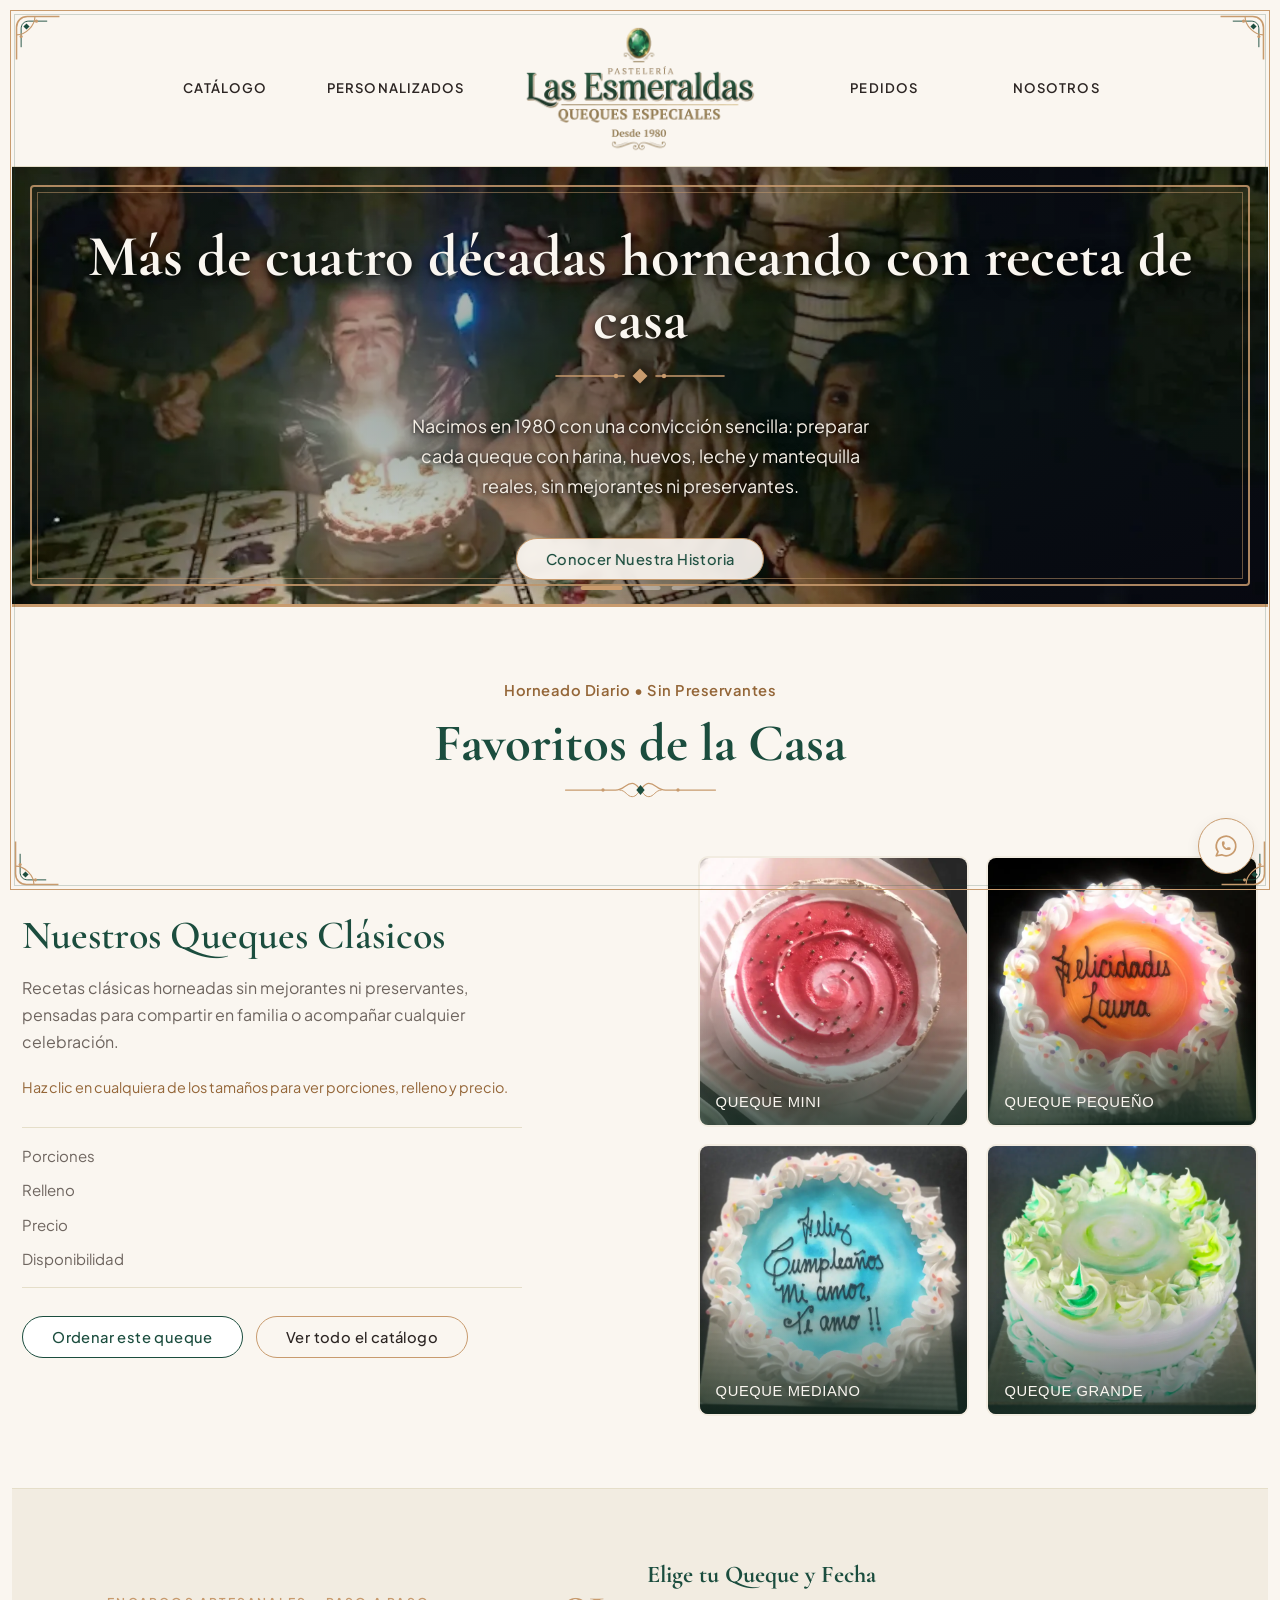
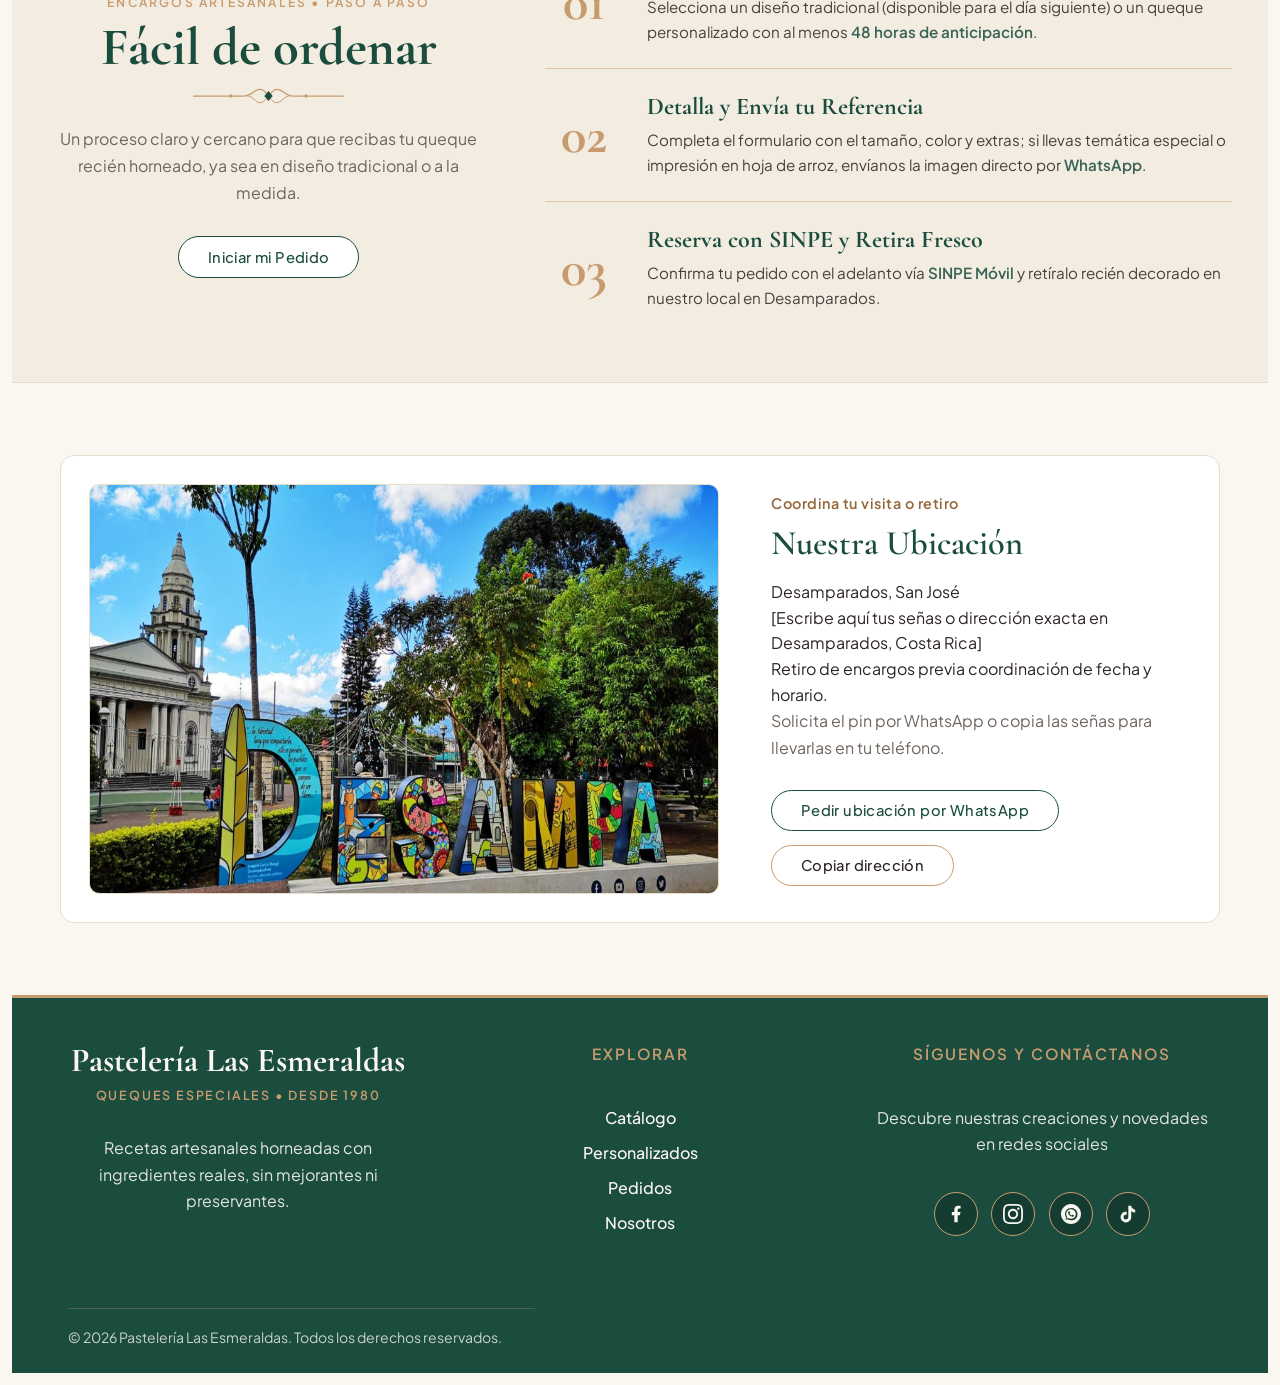
==== commit 30c1c240: "segundo cambio general" ====
--- a/index.html
+++ b/index.html
@@ -36,7 +36,7 @@
           leche y mantequilla reales, sin mejorantes ni preservantes.
         </p>
         <div class="hero-botones">
-          <a href="nosotros.html" class="btn-hero">Conocer Nuestra Historia</a>
+          <a href="nosotros.html" class="btn btn-hero">Conocer Nuestra Historia</a>
         </div>
       </div>
     </article>
@@ -51,7 +51,7 @@
           tres leches y flan de coco, elaborados con ingredientes reales.
         </p>
         <div class="hero-botones">
-          <a href="catalogo.html" class="btn-hero">Explorar Catálogo</a>
+          <a href="catalogo.html" class="btn btn-hero">Explorar Catálogo</a>
         </div>
       </div>
     </article>
@@ -66,7 +66,7 @@
           sobre el tamaño de queque que prefieras.
         </p>
         <div class="hero-botones">
-          <a href="personalizados.html" class="btn-hero">Diseñar mi Queque</a>
+          <a href="personalizados.html" class="btn btn-hero">Diseñar mi Queque</a>
         </div>
       </div>
     </article>
@@ -79,150 +79,121 @@
     </div>
   </section>
 
-  <!-- 3. Favoritos de la Casa -->
-  <section id="destacados" class="contenedor contenedor-amplio">
+ <!-- 3. Favoritos de la Casa (Estilo Editorial 2x2) -->
+  <section id="destacados" class="contenedor contenedor-amplio seccion-favoritos">
     <span class="eyebrow-seccion">Horneado Diario • Sin Preservantes</span>
     <h2 class="titulo-seccion">Favoritos de la Casa</h2>
-    <p class="subtitulo-seccion">
-      Recetas clásicas horneadas sin mejorantes ni preservantes, pensadas para compartir en familia o acompañar cualquier celebración.
-    </p>
-
-    <div class="favoritos-editorial">
-      <!-- Favorito 1: Queque Pequeño (Cuadro izquierda / Foto derecha) -->
-      <article class="favorito-fila">
-        <div
-          class="favorito-media btn-ver-detalle"
-          role="button"
-          tabindex="0"
-          title="Ver detalles de Queque Pequeño"
+
+    <div class="favoritos-layout">
+
+      <!-- Columna Izquierda: Panel de información dinámico -->
+      <div class="favoritos-panel" aria-live="polite">
+        <h3 id="fav-titulo" class="favoritos-titulo">Nuestros Queques Clásicos</h3>
+        <p id="fav-descripcion" class="favoritos-descripcion">
+          Recetas clásicas horneadas sin mejorantes ni preservantes, pensadas para compartir en familia o acompañar cualquier celebración.
+        </p>
+
+        <!-- Aviso inicial (se oculta al elegir un queque) -->
+        <p id="fav-hint" class="favoritos-hint">
+          Haz clic en cualquiera de los tamaños para ver porciones, relleno y precio.
+        </p>
+
+        <!-- Detalles del queque seleccionado (oculto al inicio) -->
+        <div id="fav-detalles" class="favoritos-detalles" hidden>
+          <div class="fav-dato"><span>Porciones</span><strong id="fav-porciones"></strong></div>
+          <div class="fav-dato"><span>Relleno</span><strong id="fav-relleno"></strong></div>
+          <div class="fav-dato"><span>Precio</span><strong id="fav-precio"></strong></div>
+          <div class="fav-dato"><span>Disponibilidad</span><strong id="fav-tiempo"></strong></div>
+        </div>
+
+        <div class="favoritos-acciones">
+          <a id="fav-btn-ordenar" href="pedidos.html" class="btn btn-primario" hidden>
+            Ordenar este queque
+          </a>
+          <a href="catalogo.html" class="btn btn-secundario">
+            Ver todo el catálogo
+          </a>
+        </div>
+      </div>
+
+      <!-- Columna Derecha: Cuadrícula 2x2 de los 4 tamaños -->
+      <div class="favoritos-mosaico">
+
+        <!-- 1. Queque Mini (ajusta imagen, porciones y precio) -->
+        <button
+          type="button"
+          class="favorito-tile"
+          data-producto="Queque Mini"
+          data-porciones-num="2"
+          data-precio-num="4000"
+          data-etiqueta="Decoración Tradicional · Tamaño Mini"
+          data-porciones="2 porciones"
+          data-relleno="Leche condensada con cierto grado de cocción"
+          data-precio="₡4000"
+          data-tiempo="Disponible o para el día siguiente (colores predeterminados)"
+          data-descripcion="Ideal para un detalle especial o una celebración íntima, horneado con nuestra receta clásica artesanal."
+        >
+          <img src="img/catalogo/qmin.webp" alt="Queque Mini con decoración tradicional">
+          <span class="favorito-tile-label">Queque Mini</span>
+        </button>
+
+        <!-- 2. Queque Pequeño -->
+        <button
+          type="button"
+          class="favorito-tile"
           data-producto="Queque Pequeño"
           data-porciones-num="10"
           data-precio-num="10500"
-          data-titulo="Queque Pequeño"
           data-etiqueta="Decoración Tradicional · Más vendido"
           data-porciones="10 a 12 porciones"
           data-relleno="Leche condensada con cierto grado de cocción"
-          data-precio="₡10.000"
+          data-precio="₡10.500"
           data-tiempo="Disponible o para el día siguiente (colores predeterminados)"
-          data-imagen="img/Tradicional.jpg"
-          data-descripcion="Receta clásica sin mejorantes ni preservantes, lista en decoración tradicional con colores predeterminados."
+          data-descripcion="Uno de los favoritos de la casa para reuniones familiares. Masa clásica horneada con harina, huevos, leche y mantequilla reales."
         >
-          <img src="img/Tradicional.jpg" alt="Queque Pequeño con decoración tradicional" class="favorito-img">
-          <div class="favorito-titulo-placa">
-            <span class="favorito-badge">Más vendido · Tradicional</span>
-            <h3>Queque Pequeño</h3>
-          </div>
-        </div>
-
-        <div class="favorito-cuadro">
-          <p class="favorito-desc">
-            Uno de los favoritos de la casa para reuniones familiares. Masa clásica horneada con
-            harina, huevos, leche y mantequilla reales, sin mejorantes ni preservantes.
-          </p>
-          <div class="favorito-meta">
-            <span class="favorito-porciones">10 a 12 porciones</span>
-            <span class="favorito-nota">Colores clásicos predeterminados</span>
-          </div>
-        </div>
-      </article>
-
-      <!-- Favorito 2: Queque Mediano (Foto izquierda / Cuadro derecha) -->
-      <article class="favorito-fila">
-        <div
-          class="favorito-media btn-ver-detalle"
-          role="button"
-          tabindex="0"
-          title="Ver detalles de Queque Mediano"
+          <img src="img/catalogo/qpeq.webp" alt="Queque Pequeño con decoración tradicional">
+          <span class="favorito-tile-label">Queque Pequeño</span>
+        </button>
+
+        <!-- 3. Queque Mediano -->
+        <button
+          type="button"
+          class="favorito-tile"
           data-producto="Queque Mediano"
           data-porciones-num="12"
           data-precio-num="13000"
-          data-titulo="Queque Mediano"
           data-etiqueta="Decoración Tradicional · Más vendido"
           data-porciones="12 a 14 porciones"
           data-relleno="Leche condensada con cierto grado de cocción"
           data-precio="₡13.000"
           data-tiempo="Disponible o para el día siguiente (colores predeterminados)"
-          data-imagen="img/Tradicional.jpg"
-          data-descripcion="Receta clásica sin mejorantes ni preservantes, lista en decoración tradicional con colores predeterminados."
+          data-descripcion="Equilibrio perfecto entre tamaño y sabor artesanal para celebraciones en casa, con receta tradicional sin preservantes."
         >
-          <img src="img/Tradicional.jpg" alt="Queque Mediano con decoración tradicional" class="favorito-img">
-          <div class="favorito-titulo-placa">
-            <span class="favorito-badge">Más vendido · Tradicional</span>
-            <h3>Queque Mediano</h3>
-          </div>
-        </div>
-
-        <div class="favorito-cuadro">
-          <p class="favorito-desc">
-            Equilibrio perfecto entre tamaño y sabor artesanal para celebraciones en casa, con
-            nuestra receta base tradicional y relleno de leche condensada cocida.
-          </p>
-          <div class="favorito-meta">
-            <span class="favorito-porciones">12 a 14 porciones</span>
-            <span class="favorito-nota">Receta tradicional sin preservantes</span>
-          </div>
-        </div>
-      </article>
-
-      <!-- Favorito 3: Arrollado Decorado (Cuadro izquierda / Foto derecha) -->
-      <article class="favorito-fila">
-        <div
-          class="favorito-media btn-ver-detalle"
-          role="button"
-          tabindex="0"
-          title="Ver detalles de Arrollado Decorado"
-          data-producto="Arrollado Decorado"
+          <img src="img/catalogo/qmed.webp" alt="Queque Mediano con decoración tradicional">
+          <span class="favorito-tile-label">Queque Mediano</span>
+        </button>
+
+        <!-- 4. Queque Grande (ajusta imagen, porciones y precio) -->
+        <button
+          type="button"
+          class="favorito-tile"
+          data-producto="Queque Grande"
           data-porciones-num="20"
           data-precio-num="17000"
-          data-titulo="Arrollado Decorado"
-          data-etiqueta="50 cm · Merengue italiano"
-          data-porciones="20 porciones (50 cm de largo)"
+          data-etiqueta="Decoración Tradicional · Para compartir"
+          data-porciones="18 a 20 porciones"
           data-relleno="Leche condensada con cierto grado de cocción"
           data-precio="₡17.000"
-          data-tiempo="Consultar disponibilidad o encargar con anticipación"
-          data-imagen="img/ArrolladoDec.jpg"
-          data-descripcion="Arrollado de 50 cm de largo para 20 porciones, decorado con merengue italiano."
+          data-tiempo="Encargar con anticipación (colores predeterminados)"
+          data-descripcion="Pensado para fiestas y reuniones grandes, manteniendo el sabor casero y la suavidad de nuestra receta tradicional."
         >
-          <img src="img/ArrolladoDec.jpg" alt="Arrollado decorado con merengue italiano de 50 cm" class="favorito-img">
-          <div class="favorito-titulo-placa">
-            <span class="favorito-badge">50 cm · Merengue italiano</span>
-            <h3>Arrollado Decorado</h3>
-          </div>
-        </div>
-
-        <div class="favorito-cuadro">
-          <p class="favorito-desc">
-            Arrollado artesanal de 50 cm de largo acabado con suave merengue italiano, ideal para
-            dar un toque especial a celebraciones, cafés de la tarde y mesas dulces.
-          </p>
-          <div class="favorito-meta">
-            <span class="favorito-porciones">20 porciones · 50 cm</span>
-            <span class="favorito-nota">Relleno de leche condensada cocida</span>
-          </div>
-        </div>
-      </article>
+          <img src="img/catalogo/qgrd.webp" alt="Queque Grande con decoración tradicional">
+          <span class="favorito-tile-label">Queque Grande</span>
+        </button>
+
+      </div>
     </div>
   </section>
-
-  <!-- Ventana Modal de Detalles del Producto -->
-  <div id="modal-detalle" class="modal-overlay" aria-hidden="true" role="dialog" aria-modal="true" aria-labelledby="modal-titulo">
-    <div class="modal-caja">
-      <button type="button" class="modal-cerrar" id="modal-cerrar" aria-label="Cerrar ventana de detalles">&times;</button>
-      <div id="modal-media" class="modal-media"></div>
-      <div class="modal-cuerpo">
-        <span id="modal-etiqueta" class="card-etiqueta"></span>
-        <h3 id="modal-titulo"></h3>
-        <p id="modal-descripcion" class="modal-descripcion"></p>
-        <div class="modal-datos">
-          <div><strong>Porciones:</strong> <span id="modal-porciones"></span></div>
-          <div id="modal-relleno-row"><strong>Relleno:</strong> <span id="modal-relleno"></span></div>
-          <div><strong>Precio:</strong> <span id="modal-precio"></span></div>
-          <div><strong>Tiempo:</strong> <span id="modal-tiempo"></span></div>
-        </div>
-        <button type="button" class="btn-submit" id="btn-modal-ordenar">Hacer pedido u ordenar</button>
-      </div>
-    </div>
-  </div>
 
  <!-- 4. Banda de Proceso en 3 Pasos -->
   <section id="como-pedir" class="pasos-banda">
@@ -235,7 +206,7 @@
         <p class="pasos-bajada">
           Un proceso claro y cercano para que recibas tu queque recién horneado, ya sea en diseño tradicional o a la medida.
         </p>
-        <a href="pedidos.html" class="btn-seccion-esmeralda">Iniciar mi Pedido</a>
+        <a href="pedidos.html" class="btn btn-primario">Iniciar mi Pedido</a>
       </div>
 
       <!-- Columna derecha: 3 pasos con números grandes -->
@@ -274,57 +245,46 @@
     </div>
   </section>
 
-<!-- 5. Nuestra Ubicación (Franja Editorial a Ancho Completo) -->
-  <section id="nosotros" class="ubicacion-franja">
-    <div class="ubicacion-franja-inner">
-      
-      <!-- Mitad Izquierda: Título centrado, recuadro de mapa/foto y dirección -->
-      <div class="ubicacion-info">
-        <h2 class="titulo-seccion ubicacion-titulo">Nuestra Ubicación</h2>
-
-        <!-- Recuadro para mapa de Google Maps o fotografía -->
-        <div class="ubicacion-mapa-marco">
-          <iframe
-            src="https://www.google.com/maps?q=Desamparados,+San+Jose,+Costa+Rica&output=embed"
-            title="Ubicación de Pastelería Las Esmeraldas en Desamparados, San José"
-            loading="lazy"
-            referrerpolicy="no-referrer-when-downgrade"
-          ></iframe>
-          <!-- Si prefieres usar una foto en lugar del mapa interactivo, borra el iframe de arriba y usa:
-          <img src="img/ubicacion-local.jpg" alt="Fachada o punto de referencia en Desamparados">
-          -->
-        </div>
-
-        <div class="ubicacion-detalles">
-          <h3>Desamparados, San José</h3>
-          <p id="texto-direccion" class="ubicacion-direccion">
+<!-- 5. Nuestra Ubicación -->
+  <section id="nosotros" class="contenedor contenedor-amplio seccion-visita">
+    <div class="visita-grid">
+
+      <!-- Columna izquierda: fotografía limpia, sin mapa ni textos encima -->
+      <div class="visita-media">
+        <img src="img/desamp.jpg" alt="Desamparados, San José - Pastelería Las Esmeraldas" />
+      </div>
+
+      <!-- Columna derecha: ubicación, señas y botones unificados -->
+      <div class="visita-info">
+        <span class="visita-eyebrow">Coordina tu visita o retiro</span>
+        <h2 class="visita-titulo">Nuestra Ubicación</h2>
+
+        <div class="visita-detalles">
+          <p class="visita-ciudad">Desamparados, San José</p>
+          <p id="texto-direccion" class="visita-direccion">
             [Escribe aquí tus señas o dirección exacta en Desamparados, Costa Rica]
           </p>
-          <p class="ubicacion-nota">
+          <p class="visita-nota">
             Retiro de encargos previa coordinación de fecha y horario.
           </p>
         </div>
-      </div>
-
-      <!-- Mitad Derecha: Panel de acciones rápidas -->
-      <div class="ubicacion-panel">
-        <span class="ubicacion-etiqueta">Coordina tu visita o retiro</span>
-        <p class="ubicacion-panel-texto">
+
+        <p class="visita-texto">
           Solicita el pin por WhatsApp o copia las señas para llevarlas en tu teléfono.
         </p>
 
-        <div class="ubicacion-acciones">
+        <div class="visita-acciones">
           <a
             id="link-whatsapp-ubicacion"
             href="https://wa.me/50684267372?text=Hola%2C%20me%20gustar%C3%ADa%20que%20me%20compartan%20la%20ubicaci%C3%B3n%20de%20Pasteler%C3%ADa%20Las%20Esmeraldas."
             target="_blank"
             rel="noopener noreferrer"
-            class="btn-ubicacion btn-whatsapp"
+            class="btn btn-primario"
           >
             Pedir ubicación por WhatsApp
           </a>
 
-          <button type="button" id="btn-copiar-direccion" class="btn-ubicacion btn-copiar">
+          <button type="button" id="btn-copiar-direccion" class="btn btn-secundario">
             Copiar dirección
           </button>
         </div>
@@ -427,5 +387,20 @@
   </footer>
 
   <script src="script.js"></script>
+
+  <a
+    href="https://wa.me/50684267372?text=Hola%2C%20tengo%20una%20consulta%20sobre%20Pasteler%C3%ADa%20Las%20Esmeraldas."
+    class="whatsapp-flotante"
+    target="_blank"
+    rel="noopener noreferrer"
+    aria-label="Consultar por WhatsApp"
+    title="Escríbenos por WhatsApp"
+  >
+    <svg viewBox="0 0 24 24" fill="none" stroke="currentColor" stroke-width="1.6" stroke-linecap="round" stroke-linejoin="round" aria-hidden="true">
+      <path d="M3 21l1.65 -3.8a9 9 0 1 1 3.4 2.9l-5.05 .9" />
+      <path d="M9 10a.5 .5 0 0 0 1 0v-1a.5 .5 0 0 0 -1 0v1a5 5 0 0 0 5 5h1a.5 .5 0 0 0 0 -1h-1a.5 .5 0 0 0 0 1" />
+    </svg>
+  </a>
+
 </body>
 </html>
--- a/styles.css
+++ b/styles.css
@@ -9,6 +9,7 @@
   --esmeralda-oscuro: #0F2920;/* Verde esmeralda muy oscuro para alto contraste */
   --esmeralda-hover: #12352B; /* Verde más oscuro al tocar botones */
   --dorado-trigo: #C89B6E;    /* Dorado corteza / caramelo para detalles */
+  --dorado-texto: #946638;    /* Dorado tostado con buen contraste para textos */
   --texto-oscuro: #2C2523;    /* Café espresso casi negro (más cálido que el negro puro) */
   --texto-suave: #6E655F;     /* Gris tierra para descripciones */
   --borde-fino: #E5DEC9;      /* Línea divisoria sutil estilo Poilâne */
@@ -48,10 +49,11 @@
   width: 100%;
   background-color: var(--bg-crema);
   border-bottom: 1px solid var(--borde-fino);
-  padding: 0.55rem 1.5rem;
+  padding: 0.75rem 1.5rem;
   position: sticky;
   top: 0;
   z-index: 100;
+  overflow: visible;
 }
 
 .navbar-inner {
@@ -67,23 +69,37 @@
 .logo-link {
   grid-column: 3;
   grid-row: 1;
+  justify-self: center;
+  position: relative;
+  z-index: 110;
   display: flex;
   align-items: center;
   justify-content: center;
+  width: auto;
+  max-width: 280px;
+  height: 130px;
+  margin: 0;
+  padding: 0;
+  background-color: transparent;
+  border: none;
+  box-shadow: none;
   line-height: 0;
-  padding: 0 0.75rem;
   transition: transform 0.25s ease;
 }
 
 .logo-link:hover {
-  transform: scale(1.04);
+  transform: scale(1.03);
 }
 
 .logo-img {
-  height: 150px;
-  max-height: 150px;
   width: auto;
+  height: 100%;
+  max-width: 100%;
+  max-height: 130px;
+  object-fit: contain;
   display: block;
+  background: transparent;
+  border: none;
 }
 
 .nav-links {
@@ -135,11 +151,13 @@
   transition: width 0.25s ease;
 }
 
-.nav-links a:hover {
-  color: var(--esmeralda);
-}
-
-.nav-links a:hover::after {
+.nav-links a:hover,
+.nav-links a.activo {
+  color: var(--esmeralda);
+}
+
+.nav-links a:hover::after,
+.nav-links a.activo::after {
   width: 100%;
 }
 
@@ -191,7 +209,7 @@
       rgba(12, 34, 27, 0.22) 55%,
       rgba(12, 34, 27, 0.05) 100%
     ),
-    url('img/hero-historia.jpg');
+    url('img/hero/hero-historia.webp');
 }
 
 .slide-catalogo {
@@ -202,7 +220,7 @@
       rgba(12, 34, 27, 0.22) 55%,
       rgba(12, 34, 27, 0.05) 100%
     ),
-    url('img/hero-catalogo.jpg');
+    url('img/hero/hero-catalogo.webp');
 }
 
 .slide-personalizados {
@@ -213,7 +231,7 @@
       rgba(12, 34, 27, 0.22) 55%,
       rgba(12, 34, 27, 0.05) 100%
     ),
-    url('img/hero-personalizados.jpg');
+    url('img/hero/hero-personalizados.webp');
 }
 
 .hero-marco {
@@ -312,27 +330,6 @@
   z-index: 3;
 }
 
-.btn-hero {
-  display: inline-block;
-  background-color: var(--esmeralda);
-  color: var(--bg-crema);
-  text-decoration: none;
-  padding: 0.9rem 2rem;
-  font-size: 0.85rem;
-  font-weight: 600;
-  text-transform: uppercase;
-  letter-spacing: 1.5px;
-  border-radius: 4px;
-  border: 1.5px solid var(--dorado-trigo);
-  transition: all 0.25s ease;
-}
-
-.btn-hero:hover {
-  background-color: var(--dorado-trigo);
-  color: var(--esmeralda-oscuro);
-  transform: translateY(-2px);
-}
-
 .hero-indicadores {
   position: absolute;
   bottom: 14px;
@@ -359,7 +356,7 @@
 }
 
 /* =========================================================
-   CONTENEDORES, ENCABEZADOS Y BOTONES COMPARTIDOS
+   CONTENEDORES Y ENCABEZADOS COMPARTIDOS
    ========================================================= */
 .contenedor {
   max-width: 1120px;
@@ -377,12 +374,13 @@
 .eyebrow-seccion {
   display: block;
   text-align: center;
-  font-size: 0.76rem;
+  font-family: inherit;
+  font-size: 0.92rem;
   font-weight: 600;
-  text-transform: uppercase;
-  letter-spacing: 2.2px;
-  color: var(--dorado-trigo);
-  margin-bottom: 1.4rem;
+  text-transform: none;
+  letter-spacing: 0.5px;
+  color: var(--dorado-texto);
+  margin-bottom: 0.75rem;
 }
 
 .titulo-seccion {
@@ -410,374 +408,13 @@
 .subtitulo-seccion {
   text-align: center;
   color: var(--texto-suave);
-  font-family: 'Cormorant Garamond', serif;
-  font-style: italic;
-  font-size: 1.24rem;
-  font-weight: 600;
+  font-family: inherit;
+  font-style: normal;
+  font-size: 1rem;
+  font-weight: 400;
   max-width: 680px;
   margin: 0 auto 3rem auto;
-  line-height: 1.55;
-}
-
-.btn-seccion-esmeralda {
-  display: inline-block;
-  background-color: var(--esmeralda);
-  color: var(--bg-crema);
-  text-decoration: none;
-  padding: 0.95rem 2.2rem;
-  font-size: 0.85rem;
-  font-weight: 600;
-  text-transform: uppercase;
-  letter-spacing: 1.5px;
-  border-radius: 4px;
-  border: 1.5px solid var(--esmeralda);
-  transition: all 0.25s ease;
-}
-
-.btn-seccion-esmeralda:hover {
-  background-color: var(--esmeralda-hover);
-  border-color: var(--dorado-trigo);
-  transform: translateY(-2px);
-}
-
-.btn-enlace-editorial {
-  display: inline-block;
-  background-color: transparent;
-  color: var(--esmeralda);
-  text-decoration: none;
-  border: 1.5px solid var(--esmeralda);
-  padding: 0.85rem 2rem;
-  font-size: 0.84rem;
-  font-weight: 600;
-  text-transform: uppercase;
-  letter-spacing: 1.2px;
-  border-radius: 4px;
-  transition: all 0.25s ease;
-}
-
-.btn-enlace-editorial:hover {
-  background-color: var(--esmeralda);
-  color: var(--bg-crema);
-}
-
-.btn-pedir {
-  width: 100%;
-  background-color: transparent;
-  color: var(--esmeralda);
-  border: 1px solid var(--esmeralda);
-  padding: 0.8rem 1rem;
-  font-size: 0.85rem;
-  font-weight: 600;
-  text-transform: uppercase;
-  letter-spacing: 1px;
-  border-radius: 4px;
-  cursor: pointer;
-  transition: all 0.25s ease;
-}
-
-.btn-pedir:hover {
-  background-color: var(--esmeralda);
-  color: #FFFFFF;
-}
-
-/* =========================================================
-3. FAVORITOS DE LA CASA (VITRINA ALTERNADA)
-   ========================================================= */
-.favoritos-editorial {
-  display: flex;
-  flex-direction: column;
-  gap: 2.5rem;
-}
-
-.favorito-fila {
-  display: grid;
-  grid-template-columns: 1fr 1.65fr;
-  gap: 1.15rem;
-  align-items: stretch;
-}
-
-.favorito-fila:nth-child(odd) .favorito-cuadro {
-  order: 1;
-}
-
-.favorito-fila:nth-child(odd) .favorito-media {
-  order: 2;
-}
-
-.favorito-fila:nth-child(odd) .favorito-titulo-placa {
-  right: auto;
-  left: 14px;
-  text-align: left;
-}
-
-.favorito-fila:nth-child(even) {
-  grid-template-columns: 1.65fr 1fr;
-}
-
-.favorito-fila:nth-child(even) .favorito-media {
-  order: 1;
-}
-
-.favorito-fila:nth-child(even) .favorito-cuadro {
-  order: 2;
-}
-
-.favorito-fila:nth-child(even) .favorito-titulo-placa {
-  left: auto;
-  right: 14px;
-  text-align: right;
-}
-
-.favorito-media {
-  position: relative;
-  height: 500px;
-  border-radius: 6px;
-  overflow: hidden;
-  border: 1px solid var(--borde-fino);
-  background-color: var(--bg-secundario);
-}
-
-.favorito-img {
-  width: 100%;
-  height: 100%;
-  object-fit: cover;
-  display: block;
-  will-change: transform;
-  transition: transform 2s cubic-bezier(0.22, 1, 0.36, 1);
-}
-
-.favorito-fila:hover .favorito-img {
-  transform: scale(1.05);
-}
-
-.favorito-titulo-placa {
-  position: absolute;
-  bottom: 14px;
-  right: 14px;
-  max-width: calc(100% - 28px);
-  background-color: rgba(15, 41, 32, 0.88);
-  border: 1.5px solid var(--dorado-trigo);
-  border-radius: 4px;
-  padding: 0.65rem 1.2rem;
-  text-align: right;
-  box-shadow: 0 6px 18px rgba(0, 0, 0, 0.28);
-}
-
-.favorito-badge {
-  display: block;
-  font-size: 0.68rem;
-  font-weight: 600;
-  text-transform: uppercase;
-  letter-spacing: 1.3px;
-  color: #E7C69C;
-  margin-bottom: 0.15rem;
-}
-
-.favorito-titulo-placa h3 {
-  color: var(--bg-crema);
-  font-size: 1.75rem;
-  line-height: 1.15;
-  margin: 0;
-}
-
-.favorito-cuadro {
-  position: relative;
-  background-color: var(--bg-tarjeta);
-  border: 1px solid var(--borde-fino);
-  border-radius: 6px;
-  padding: 2.25rem;
-  display: flex;
-  flex-direction: column;
-  align-items: center;
-  justify-content: space-between;
-  text-align: center;
-  transition: border-color 0.25s ease;
-}
-
-.favorito-fila:hover .favorito-cuadro {
-  border-color: var(--dorado-trigo);
-}
-
-.favorito-desc {
-  color: var(--texto-oscuro);
-  font-size: 1rem;
-  font-weight: 400;
-  line-height: 1.72;
-  max-width: 450px;
-  margin: auto auto 1.15rem auto;
-  opacity: 0.88;
-}
-
-.favorito-meta {
-  width: 100%;
-  max-width: 340px;
-  padding-top: 0.85rem;
-  margin: 0 auto auto auto;
-  border-top: 1px solid var(--borde-fino);
-  display: flex;
-  flex-direction: column;
-  align-items: center;
-  gap: 0.2rem;
-}
-
-.favorito-porciones {
-  font-size: 0.94rem;
-  font-weight: 600;
-  color: var(--esmeralda);
-}
-
-.favorito-nota {
-  font-size: 0.82rem;
-  color: var(--texto-suave);
-}
-
-.favorito-cuadro .btn-ver-detalle {
-  width: auto;
-  align-self: center;
-  margin-top: 1.35rem;
-  margin-bottom: 0.2rem;
-  padding: 0.78rem 1.9rem;
-}
-
-/* =========================================================
-   VENTANA MODAL DE DETALLES
-   ========================================================= */
-.modal-overlay {
-  display: none;
-  position: fixed;
-  inset: 0;
-  background-color: rgba(44, 37, 35, 0.65);
-  z-index: 10000;
-  align-items: center;
-  justify-content: center;
-  padding: 1.25rem;
-}
-
-.modal-overlay.activo {
-  display: flex;
-}
-
-.modal-caja {
-  position: relative;
-  background-color: var(--bg-tarjeta);
-  border: 1px solid var(--dorado-trigo);
-  border-radius: 6px;
-  max-width: 540px;
-  width: 100%;
-  max-height: 90vh;
-  overflow-y: auto;
-  box-shadow: 0 12px 32px rgba(0, 0, 0, 0.25);
-}
-
-.modal-caja.modal-caja-horizontal {
-  max-width: 780px;
-  display: grid;
-  grid-template-columns: 1fr 1.05fr;
-  overflow: hidden;
-  padding: 0;
-}
-
-.modal-cerrar {
-  position: absolute;
-  top: 10px;
-  right: 12px;
-  width: 34px;
-  height: 34px;
-  border-radius: 50%;
-  border: 1px solid var(--borde-fino);
-  background-color: var(--bg-crema);
-  color: var(--texto-oscuro);
-  font-size: 1.35rem;
-  line-height: 1;
-  cursor: pointer;
-  z-index: 2;
-  transition: background-color 0.2s ease, color 0.2s ease, border-color 0.2s ease;
-}
-
-.modal-cerrar:hover {
-  background-color: var(--esmeralda);
-  color: var(--bg-crema);
-  border-color: var(--esmeralda);
-}
-
-.modal-media {
-  width: 100%;
-  height: 220px;
-  background-color: var(--bg-secundario);
-  display: flex;
-  align-items: center;
-  justify-content: center;
-  color: var(--esmeralda);
-  font-weight: 600;
-}
-
-.modal-media-izq {
-  width: 100%;
-  height: 100%;
-  min-height: 360px;
-}
-
-.modal-media img,
-.modal-media-izq img {
-  width: 100%;
-  height: 100%;
-  object-fit: cover;
-  display: block;
-}
-
-.modal-cuerpo {
-  padding: 1.6rem;
-}
-
-.modal-cuerpo-der {
-  padding: 2rem 1.85rem;
-  display: flex;
-  flex-direction: column;
-  justify-content: space-between;
-  gap: 1.25rem;
-  text-align: left;
-}
-
-.modal-encabezado-info {
-  padding-right: 1.75rem;
-  border-bottom: 1px solid var(--borde-fino);
-  padding-bottom: 0.9rem;
-}
-
-.modal-cuerpo h3,
-.modal-cuerpo-der h3 {
-  font-size: 2.15rem;
-  line-height: 1.12;
-  color: var(--esmeralda);
-  margin-bottom: 0.35rem;
-}
-
-.modal-precio-destacado {
-  font-family: 'Cormorant Garamond', serif;
-  font-size: 1.65rem;
-  font-weight: 700;
-  color: var(--esmeralda);
-  margin: 0;
-}
-
-.modal-detalle-bloque {
-  display: flex;
-  flex-direction: column;
-  gap: 0.75rem;
-}
-
-.modal-porciones-linea {
-  font-size: 0.94rem;
-  color: var(--texto-oscuro);
-  margin: 0;
-}
-
-.modal-descripcion,
-.modal-cuerpo-der .modal-descripcion {
-  color: var(--texto-suave);
-  font-size: 0.95rem;
-  line-height: 1.65;
-  margin: 0;
+  line-height: 1.7;
 }
 
 .card-etiqueta {
@@ -790,45 +427,171 @@
   margin-bottom: 0.35rem;
 }
 
-.btn-submit,
-.modal-btn-ordenar {
-  width: 100%;
-  background-color: var(--esmeralda);
-  color: #FFFFFF;
-  border: none;
-  padding: 1rem;
-  font-size: 0.95rem;
+/* =========================================================
+3. FAVORITOS DE LA CASA (PANEL IZQUIERDO + MOSAICO 2x2)
+   ========================================================= */
+.seccion-favoritos {
+  padding: 3.5rem 2.5rem;
+}
+
+.favoritos-layout {
+  display: grid;
+  grid-template-columns: minmax(360px, 1fr) minmax(0, 560px);
+  justify-content: space-between;
+  gap: 4.5rem;
+  align-items: center;
+  max-width: 1260px;
+  margin: 2.5rem auto 0 auto;
+}
+
+.favoritos-panel {
+  display: flex;
+  flex-direction: column;
+  align-items: flex-start;
+  text-align: left;
+  padding: 0.5rem 0;
+}
+
+.favoritos-titulo {
+  font-family: 'Cormorant Garamond', serif;
+  font-size: 2.5rem;
   font-weight: 600;
+  color: var(--esmeralda);
+  line-height: 1.12;
+  margin: 0 0 1rem 0;
+}
+
+.favoritos-descripcion {
+  font-family: inherit;
+  font-size: 1rem;
+  color: var(--texto-suave);
+  line-height: 1.7;
+  margin: 0 0 1.25rem 0;
+  max-width: 460px;
+}
+
+.favoritos-hint {
+  font-size: 0.9rem;
+  color: var(--dorado-texto);
+  margin: 0 0 1.75rem 0;
+}
+
+.favoritos-detalles {
+  width: 100%;
+  max-width: 500px;
+  border-top: 1px solid var(--borde-fino);
+  border-bottom: 1px solid var(--borde-fino);
+  padding: 1rem 0;
+  margin-bottom: 1.75rem;
+  display: grid;
+  gap: 0.65rem;
+}
+
+.fav-dato {
+  display: flex;
+  justify-content: space-between;
+  gap: 1rem;
+  font-size: 0.94rem;
+}
+
+.fav-dato span {
+  color: var(--texto-suave);
+}
+
+.fav-dato strong {
+  color: var(--texto-oscuro);
+  font-weight: 600;
+  text-align: right;
+}
+
+.favoritos-acciones {
+  display: flex;
+  flex-wrap: wrap;
+  gap: 0.85rem;
+  align-items: center;
+}
+
+.favoritos-mosaico {
+  display: grid;
+  grid-template-columns: repeat(2, 1fr);
+  gap: 1.1rem;
+  width: 100%;
+  max-width: 560px;
+  justify-self: end;
+}
+
+.favorito-tile {
+  position: relative;
+  aspect-ratio: 1 / 1;
+  padding: 0;
+  border: 2px solid transparent;
+  border-radius: 10px;
+  overflow: hidden;
+  background-color: var(--bg-secundario);
+  cursor: pointer;
+  transition: transform 0.25s ease, border-color 0.25s ease, box-shadow 0.25s ease;
+}
+
+.favorito-tile img {
+  width: 100%;
+  height: 100%;
+  object-fit: cover;
+  display: block;
+  transition: transform 0.4s ease;
+}
+
+.favorito-tile::after {
+  content: "";
+  position: absolute;
+  inset: 0;
+  background: linear-gradient(to top, rgba(15, 41, 32, 0.72) 0%, rgba(15, 41, 32, 0) 48%);
+  pointer-events: none;
+}
+
+.favorito-tile-label {
+  position: absolute;
+  left: 1rem;
+  bottom: 0.9rem;
+  z-index: 2;
+  color: var(--bg-crema);
+  font-family: inherit;
+  font-size: 0.92rem;
+  font-weight: 500;
+  letter-spacing: 0.6px;
   text-transform: uppercase;
-  letter-spacing: 1.5px;
-  border-radius: 4px;
-  cursor: pointer;
-  margin-top: auto;
-  transition: background-color 0.25s ease;
-}
-
-.btn-submit:hover,
-.modal-btn-ordenar:hover {
-  background-color: var(--esmeralda-hover);
-}
-
-@media (max-width: 720px) {
-  .modal-caja.modal-caja-horizontal {
+}
+
+.favorito-tile:hover {
+  transform: translateY(-2px);
+  border-color: var(--dorado-trigo);
+}
+
+.favorito-tile:hover img {
+  transform: scale(1.04);
+}
+
+.favorito-tile.activo {
+  border-color: var(--esmeralda);
+  box-shadow: 0 8px 22px rgba(27, 77, 62, 0.18);
+}
+
+@media (max-width: 820px) {
+  .favoritos-layout {
     grid-template-columns: 1fr;
-    max-width: 460px;
-  }
-
-  .modal-media-izq {
-    min-height: 230px;
-    height: 230px;
-  }
-
-  .modal-cuerpo-der {
-    padding: 1.4rem 1.35rem;
-  }
-
-  .modal-cuerpo-der h3 {
-    font-size: 1.8rem;
+    gap: 2rem;
+  }
+
+  .favoritos-panel {
+    align-items: center;
+    text-align: center;
+  }
+
+  .favoritos-acciones {
+    justify-content: center;
+  }
+
+  .favoritos-mosaico {
+    gap: 0.85rem;
   }
 }
 
@@ -896,13 +659,13 @@
 }
 
 .pasos-bajada {
-  font-family: 'Cormorant Garamond', serif;
-  font-style: italic;
-  font-size: 1.25rem;
-  font-weight: 600;
+  font-family: inherit;
+  font-style: normal;
+  font-size: 1rem;
+  font-weight: 400;
   color: var(--texto-suave);
-  line-height: 1.55;
-  max-width: 390px;
+  line-height: 1.7;
+  max-width: 420px;
   margin: 0 auto 1.85rem auto;
   text-align: center;
 }
@@ -962,265 +725,129 @@
 }
 
 /* =========================================================
-5. NUESTRA UBICACIÓN (FRANJA EDITORIAL A ANCHO COMPLETO)
+5. SECCIÓN DE UBICACIÓN / VISITA (2 COLUMNAS)
    ========================================================= */
-.ubicacion-franja {
-  width: 100%;
-  background-color: var(--bg-crema);
-  border-top: 1px solid var(--borde-fino);
-  padding: 4.5rem 2.25rem;
-}
-
-.ubicacion-franja-inner {
-  max-width: 1360px;
+.seccion-visita {
+  padding-top: 3.5rem;
+  padding-bottom: 3.5rem;
+}
+
+.visita-grid {
+  display: grid;
+  grid-template-columns: minmax(0, 630px) minmax(320px, 1fr);
+  gap: 2.5rem;
+  align-items: center;
+  max-width: 1160px;
   margin: 0 auto;
-  display: grid;
-  grid-template-columns: 1.15fr 0.85fr;
-  gap: 3rem;
-  align-items: center;
-}
-
-.ubicacion-info {
-  display: flex;
-  flex-direction: column;
-  align-items: center;
-  text-align: center;
-}
-
-.ubicacion-titulo {
-  text-align: center;
-  margin-bottom: 1.5rem;
-}
-
-.ubicacion-titulo::after {
-  margin: 0.5rem auto 0 auto;
-}
-
-.ubicacion-mapa-marco {
-  width: 100%;
-  max-width: 520px;
-  height: 220px;
-  border-radius: 6px;
+  background-color: var(--bg-tarjeta);
+  border: 1px solid var(--borde-fino);
+  border-radius: 14px;
+  padding: 1.75rem;
+}
+
+.visita-media {
+  width: 100%;
+  height: auto;
+  border-radius: 10px;
   overflow: hidden;
   border: 1px solid var(--borde-fino);
-  background-color: var(--bg-secundario);
-  box-shadow: 0 4px 14px rgba(44, 37, 35, 0.06);
-  margin-bottom: 1.35rem;
-}
-
-.ubicacion-mapa-marco iframe,
-.ubicacion-mapa-marco img {
-  width: 100%;
-  height: 100%;
-  border: 0;
+}
+
+.visita-media img {
+  width: 100%;
+  height: auto;
   display: block;
-  object-fit: cover;
-}
-
-.ubicacion-detalles {
-  max-width: 520px;
-  margin: 0 auto;
-}
-
-.ubicacion-info h3 {
-  font-size: 1.85rem;
-  margin-bottom: 0.45rem;
-}
-
-.ubicacion-direccion {
-  color: var(--texto-oscuro);
+}
+
+.visita-info {
+  display: flex;
+  flex-direction: column;
+  align-items: flex-start;
+  text-align: left;
+  padding: 0.5rem 0.75rem;
+}
+
+.visita-eyebrow {
+  font-family: inherit;
+  font-size: 0.9rem;
+  font-weight: 600;
+  letter-spacing: 0.5px;
+  color: var(--dorado-texto);
+  margin-bottom: 0.55rem;
+}
+
+.visita-titulo {
+  font-family: 'Cormorant Garamond', serif;
+  font-size: 2.15rem;
+  font-weight: 600;
+  color: var(--esmeralda);
+  line-height: 1.15;
+  margin: 0 0 1rem 0;
+}
+
+.visita-texto {
+  font-family: inherit;
   font-size: 1rem;
-  font-weight: 500;
-  line-height: 1.6;
-  margin: 0 auto 0.5rem auto;
-}
-
-.ubicacion-nota {
+  font-weight: 400;
   color: var(--texto-suave);
-  font-size: 0.9rem;
-  line-height: 1.55;
-  margin: 0 auto;
-}
-
-.ubicacion-panel {
-  background-color: var(--esmeralda-oscuro);
-  background-image:
-    radial-gradient(
-      ellipse at center,
-      rgba(15, 41, 32, 0.72) 0%,
-      rgba(15, 41, 32, 0.48) 58%,
-      rgba(15, 41, 32, 0.2) 100%
-    ),
-    url('img/desamp.jpg');
-  background-size: cover;
-  background-position: center;
-  background-repeat: no-repeat;
-  border: 1.5px solid var(--dorado-trigo);
-  border-radius: 6px;
-  padding: 3rem 2rem;
-  text-align: center;
-  color: var(--bg-crema);
-  box-shadow: 0 8px 24px rgba(15, 41, 32, 0.14);
-}
-
-.ubicacion-etiqueta {
-  display: inline-block;
-  background-color: rgba(15, 41, 32, 0.72);
-  border: 1px solid rgba(200, 155, 110, 0.75);
-  border-radius: 3px;
-  padding: 0.3rem 0.85rem;
-  font-size: 0.78rem;
-  font-weight: 600;
-  text-transform: uppercase;
-  letter-spacing: 1.8px;
-  color: #E7C69C;
-  margin-bottom: 0.85rem;
-}
-
-.ubicacion-panel-texto {
-  color: #FFFFFF;
-  font-size: 1.02rem;
-  font-weight: 500;
-  line-height: 1.65;
-  max-width: 420px;
-  margin: 0 auto 1.6rem auto;
-  text-shadow: 0 2px 6px rgba(0, 0, 0, 0.9), 0 4px 16px rgba(0, 0, 0, 0.7);
-}
-
-.ubicacion-acciones {
+  line-height: 1.7;
+  margin: 0 0 1.75rem 0;
+  max-width: 440px;
+}
+
+.visita-acciones {
   display: flex;
   flex-wrap: wrap;
-  justify-content: center;
-  gap: 0.75rem;
-}
-
-.btn-whatsapp {
-  background-color: var(--esmeralda);
-  color: var(--bg-crema);
-  border: 1.5px solid var(--dorado-trigo);
-}
-
-.btn-whatsapp:hover {
-  background-color: var(--dorado-trigo);
-  color: var(--esmeralda-oscuro);
-}
-
-.btn-copiar {
-  background-color: rgba(250, 246, 240, 0.92);
-  color: var(--esmeralda-oscuro);
-  border: 1.5px solid rgba(250, 246, 240, 0.92);
-}
-
-.btn-copiar:hover {
-  background-color: var(--bg-crema);
-  border-color: var(--dorado-trigo);
-}
-
-.ubicacion-etiqueta {
-  display: block;
-  font-size: 0.76rem;
-  font-weight: 600;
-  text-transform: uppercase;
-  letter-spacing: 1.8px;
-  color: var(--dorado-trigo);
-  margin-bottom: 0.55rem;
-}
-
-.ubicacion-panel-texto {
-  color: rgba(250, 246, 240, 0.92);
-  font-size: 0.96rem;
-  line-height: 1.65;
-  max-width: 420px;
-  margin: 0 auto 1.6rem auto;
-  text-shadow: 0 1px 4px rgba(0, 0, 0, 0.5);
-}
-
-.ubicacion-acciones {
-  display: flex;
-  flex-wrap: wrap;
-  justify-content: center;
-  gap: 0.75rem;
-}
-
-.btn-ubicacion {
-  display: inline-block;
-  text-decoration: none;
-  font-family: inherit;
-  font-size: 0.8rem;
-  font-weight: 600;
-  text-transform: uppercase;
-  letter-spacing: 0.9px;
-  padding: 0.75rem 1.2rem;
-  border-radius: 4px;
-  cursor: pointer;
-  transition: all 0.2s ease;
-}
-
-.btn-mapa {
-  background-color: var(--esmeralda);
-  color: var(--bg-crema);
-  border: 1px solid var(--esmeralda);
-}
-
-.btn-mapa:hover {
-  background-color: var(--esmeralda-hover);
-}
-
-.btn-whatsapp {
-  background-color: var(--esmeralda);
-  color: var(--bg-crema);
-  border: 1.5px solid var(--dorado-trigo);
-}
-
-.btn-whatsapp:hover {
-  background-color: var(--dorado-trigo);
-  color: var(--esmeralda-oscuro);
-}
-
-.btn-copiar {
-  background-color: rgba(250, 246, 240, 0.92);
-  color: var(--esmeralda-oscuro);
-  border: 1.5px solid rgba(250, 246, 240, 0.92);
-}
-
-.btn-copiar:hover {
-  background-color: var(--bg-crema);
-  border-color: var(--dorado-trigo);
-}
-
-.ubicacion-historia-link {
-  margin-top: 1.5rem;
-  padding-top: 1.25rem;
-  border-top: 1px solid var(--borde-fino);
-}
-
-@media (max-width: 900px) {
-  .ubicacion-franja {
-    padding: 3.25rem 1.25rem;
-  }
-
-  .ubicacion-franja-inner {
+  gap: 0.85rem;
+  align-items: center;
+}
+
+@media (max-width: 820px) {
+  .seccion-visita {
+    padding-top: 2.25rem;
+    padding-bottom: 2.25rem;
+  }
+
+  .visita-grid {
     grid-template-columns: 1fr;
-    gap: 2rem;
-  }
-
-  .ubicacion-info,
-  .ubicacion-titulo {
+    gap: 1.5rem;
+    padding: 1.25rem;
+  }
+
+  .visita-media {
+    min-height: 0;
+    max-height: none;
+  }
+
+  .visita-info {
+    align-items: center;
     text-align: center;
-  }
-
-  .ubicacion-titulo::after {
-    margin: 0.5rem auto 0 auto;
-  }
-
-  .ubicacion-direccion,
-  .ubicacion-nota {
-    margin-left: auto;
-    margin-right: auto;
-  }
-
-  .titulo-seccion {
-    font-size: 2.5rem;
+    padding: 0.25rem 0;
+  }
+
+  .visita-titulo {
+    font-size: 1.85rem;
+  }
+
+  .visita-texto {
+    margin-bottom: 1.4rem;
+  }
+
+  .visita-acciones {
+    justify-content: center;
+    width: 100%;
+  }
+}
+
+@media (max-width: 480px) {
+  .visita-acciones {
+    flex-direction: column;
+    gap: 0.75rem;
+  }
+
+  .visita-acciones .btn {
+    width: 100%;
+    text-align: center;
   }
 }
 
@@ -1466,7 +1093,7 @@
 }
 
 /* =========================================================
-   RESPONSIVE
+   RESPONSIVE GENERAL
    ========================================================= */
 @media (max-width: 900px) {
   .pasos-banda {
@@ -1510,34 +1137,6 @@
 @media (max-width: 820px) {
   .contenedor.contenedor-amplio {
     padding: 3rem 0.65rem;
-  }
-
-  .favorito-fila,
-  .favorito-fila:nth-child(odd),
-  .favorito-fila:nth-child(even) {
-    grid-template-columns: 1fr;
-    gap: 1rem;
-  }
-
-  .favorito-fila:nth-child(odd) .favorito-media,
-  .favorito-fila:nth-child(even) .favorito-media {
-    order: 1;
-  }
-
-  .favorito-fila:nth-child(odd) .favorito-cuadro,
-  .favorito-fila:nth-child(even) .favorito-cuadro {
-    order: 2;
-  }
-
-  .favorito-fila:nth-child(odd) .favorito-titulo-placa,
-  .favorito-fila:nth-child(even) .favorito-titulo-placa {
-    left: auto;
-    right: 14px;
-    text-align: right;
-  }
-
-  .favorito-media {
-    height: 260px;
   }
 
   .navbar {
@@ -1610,11 +1209,10 @@
 /* =========================================================
 7. PÁGINA CATÁLOGO ARTESANAL
    ========================================================= */
-
 .catalogo-hero {
   background-color: var(--bg-crema);
   border-bottom: 1px solid var(--borde-fino);
-  padding: 1.5rem 2rem 1.25rem 2rem;
+  padding: 1.75rem 2rem 1.5rem 2rem;
 }
 
 .catalogo-hero-inner {
@@ -1639,8 +1237,6 @@
   margin-bottom: 0;
 }
 
-/* Navegación de categorías tipo pestaña editorial pegada bajo el logo */
-/* Navegación de categorías tipo pestaña editorial */
 .catalogo-navegacion-wrap {
   max-width: 980px;
   margin: 2.25rem auto 0 auto;
@@ -1709,10 +1305,10 @@
 }
 
 .filtro-conteo {
-  font-family: 'Cormorant Garamond', serif;
-  font-size: 0.98rem;
-  font-weight: 600;
-  font-style: italic;
+  font-family: inherit;
+  font-size: 0.85rem;
+  font-weight: 500;
+  font-style: normal;
   color: var(--dorado-trigo);
   letter-spacing: 0;
 }
@@ -1742,7 +1338,6 @@
   }
 }
 
-/* Vitrina y cuadrícula de productos */
 .catalogo-vitrina {
   max-width: 1280px;
   padding-top: 3.5rem;
@@ -1770,7 +1365,6 @@
   display: none;
 }
 
-/* Parte superior izquierda: nombre del producto */
 .catalogo-card-header {
   text-align: left;
   margin-bottom: 0.55rem;
@@ -1784,7 +1378,6 @@
   margin: 0;
 }
 
-/* Parte central: fotografía con borde redondeado */
 .catalogo-card-media {
   width: 100%;
   aspect-ratio: 4 / 4.65;
@@ -1814,7 +1407,6 @@
   transform: scale(1.03);
 }
 
-/* Parte inferior derecha: cantidad de porciones */
 .catalogo-card-footer {
   margin-top: 0.55rem;
   text-align: right;
@@ -1828,7 +1420,6 @@
   letter-spacing: 0.2px;
 }
 
-/* Sección 3: Franja de anticipación y retiro */
 .catalogo-notas-banda {
   background-color: var(--bg-secundario);
   border-top: 1px solid var(--borde-fino);
@@ -1875,7 +1466,6 @@
   font-weight: 600;
 }
 
-/* Sección 4: Puente hacia personalizados */
 .catalogo-personalizados-puente {
   padding-top: 4.25rem;
   padding-bottom: 4.25rem;
@@ -1888,11 +1478,6 @@
   text-align: center;
 }
 
-.catalogo-puente-caja .btn-enlace-editorial {
-  margin-left: auto;
-  margin-right: auto;
-}
-
 .catalogo-puente-caja:hover {
   border-color: var(--dorado-trigo);
   box-shadow: 0 8px 22px rgba(27, 77, 62, 0.06);
@@ -1903,7 +1488,6 @@
   margin-bottom: 2rem;
 }
 
-/* Sección 5: Cierre / llamado final */
 .catalogo-cierre-banda {
   background-color: var(--bg-secundario);
   border-top: 1px solid var(--borde-fino);
@@ -1944,7 +1528,6 @@
   gap: 1rem;
 }
 
-/* Responsive Catálogo */
 @media (max-width: 1120px) {
   .catalogo-grid {
     grid-template-columns: repeat(3, 1fr);
@@ -2061,14 +1644,12 @@
   margin-top: auto;
 }
 
-/* Banda alterna para Eventos Especiales */
 .pers-banda-alterna {
   background-color: var(--bg-secundario);
   border-top: 1px solid var(--borde-fino);
   border-bottom: 1px solid var(--borde-fino);
 }
 
-/* Bloque 3: Diseños Únicos y A Mano Alzada */
 .pers-unicos-caja {
   background-color: var(--bg-tarjeta);
   border: 1px solid var(--dorado-trigo);
@@ -2139,7 +1720,6 @@
   align-items: center;
 }
 
-/* Encabezado de Lustre y Rellenos */
 .pers-sabores-header {
   max-width: 740px;
   margin: 0 auto 2.5rem auto;
@@ -2150,7 +1730,6 @@
   margin-bottom: 0;
 }
 
-/* Guía de Tamaños Base en Personalizados */
 .pers-tamanos-bloque {
   padding-top: 3.75rem;
   padding-bottom: 4rem;
@@ -2211,7 +1790,6 @@
   }
 }
 
-/* Responsive Personalizados */
 @media (max-width: 1100px) {
   .pers-grid.pers-grid-4 {
     grid-template-columns: repeat(2, 1fr);
@@ -2241,4 +1819,846 @@
   .pers-unicos-info h3 {
     font-size: 1.8rem;
   }
+
+  .logo-link {
+    height: 90px;
+    max-width: 170px;
+    margin-top: 0;
+    margin-bottom: 0;
+  }
+
+  .logo-img {
+    max-height: 90px;
+  }
+
+  .catalogo-hero {
+    padding-top: 2rem;
+  }
+}
+
+/* =========================================================
+9. PÁGINA PEDIDOS
+   ========================================================= */
+.oculto {
+  display: none !important;
+}
+
+.pedidos-layout {
+  display: grid;
+  grid-template-columns: minmax(0, 1.55fr) minmax(310px, 0.95fr);
+  gap: 2.25rem;
+  align-items: start;
+}
+
+.pedidos-form-caja {
+  background-color: var(--bg-tarjeta);
+  border: 1px solid var(--borde-fino);
+  border-radius: 6px;
+  padding: 2rem 1.85rem;
+  box-shadow: 0 8px 24px rgba(44, 37, 35, 0.05);
+}
+
+.form-fila-doble {
+  display: grid;
+  grid-template-columns: 1fr 1fr;
+  gap: 1rem;
+}
+
+.campo-grupo {
+  display: flex;
+  flex-direction: column;
+  gap: 0.45rem;
+  margin-bottom: 1.25rem;
+}
+
+.campo-grupo label,
+.campo-etiqueta {
+  font-size: 0.9rem;
+  font-weight: 600;
+  color: var(--esmeralda);
+}
+
+.campo-grupo input[type="text"],
+.campo-grupo input[type="tel"],
+.campo-grupo input[type="datetime-local"],
+.campo-grupo select,
+.campo-grupo textarea {
+  width: 100%;
+  padding: 0.72rem 0.9rem;
+  font-family: inherit;
+  font-size: 0.95rem;
+  color: var(--texto-oscuro);
+  background-color: var(--bg-principal, #fff);
+  border: 1px solid var(--borde-fino);
+  border-radius: 5px;
+  transition: border-color 0.2s ease, box-shadow 0.2s ease;
+}
+
+.campo-grupo input:focus,
+.campo-grupo select:focus,
+.campo-grupo textarea:focus {
+  outline: none;
+  border-color: var(--esmeralda);
+  box-shadow: 0 0 0 3px rgba(27, 77, 62, 0.1);
+}
+
+.campo-grupo small {
+  font-size: 0.82rem;
+  color: var(--dorado-trigo);
+  font-weight: 500;
+}
+
+.radio-fila,
+.extras-grid {
+  display: flex;
+  flex-wrap: wrap;
+  gap: 0.85rem 1.25rem;
+  margin-top: 0.2rem;
+}
+
+.radio-fila label,
+.extras-grid label {
+  display: inline-flex;
+  align-items: center;
+  gap: 0.45rem;
+  font-weight: 500;
+  color: var(--texto-oscuro);
+  cursor: pointer;
+}
+
+.colores-fila {
+  display: flex;
+  flex-wrap: wrap;
+  align-items: center;
+  gap: 0.7rem;
+  margin-top: 0.3rem;
+}
+
+.color-btn {
+  cursor: pointer;
+  transition: transform 0.2s ease, border-color 0.2s ease, box-shadow 0.2s ease;
+}
+
+.color-circulo {
+  width: 36px;
+  height: 36px;
+  padding: 0;
+  border-radius: 50%;
+  background-color: var(--swatch);
+  border: 2px solid var(--borde-fino);
+}
+
+.color-circulo:hover {
+  transform: scale(1.08);
+  border-color: var(--dorado-trigo);
+}
+
+.color-circulo.activo {
+  border-color: var(--esmeralda);
+  box-shadow: 0 0 0 2px var(--bg-tarjeta), 0 0 0 4px var(--dorado-trigo);
+  transform: scale(1.08);
+}
+
+.color-btn-otro {
+  height: 36px;
+  padding: 0 0.9rem;
+  font-family: inherit;
+  font-size: 0.84rem;
+  font-weight: 500;
+  border: 1.5px dashed var(--borde-fino);
+  border-radius: 999px;
+  background-color: transparent;
+  color: var(--texto-oscuro);
+}
+
+.color-btn-otro:hover,
+.color-btn-otro.activo {
+  border-style: solid;
+  border-color: var(--dorado-trigo);
+  color: var(--esmeralda);
+  font-weight: 600;
+}
+
+#color_otro {
+  margin-top: 0.65rem;
+}
+
+.color-elegido-texto {
+  display: block;
+  margin-top: 0.35rem;
+  font-size: 0.85rem;
+  color: var(--texto-suave);
+}
+
+.color-elegido-texto strong {
+  color: var(--esmeralda);
+  font-weight: 600;
+}
+
+/* Columna Derecha Fija (Resumen + Cómo Funciona) */
+.pedidos-columna-lateral {
+  display: flex;
+  flex-direction: column;
+  gap: 1.5rem;
+  position: sticky;
+  top: 165px;
+}
+
+.pedido-resumen-seleccion {
+  display: flex;
+  flex-direction: column;
+  padding: 0;
+  margin-bottom: 0;
+  background-color: var(--bg-tarjeta);
+  border: 1px solid var(--dorado-trigo);
+  border-radius: 8px;
+  overflow: hidden;
+  box-shadow: 0 8px 24px rgba(44, 37, 35, 0.06);
+}
+
+.pedido-resumen-media {
+  width: 100%;
+  aspect-ratio: 4 / 3;
+  overflow: hidden;
+  background-color: var(--bg-secundario);
+}
+
+.pedido-resumen-media img {
+  width: 100%;
+  height: 100%;
+  object-fit: cover;
+  display: block;
+}
+
+.pedido-resumen-texto {
+  display: flex;
+  flex-direction: column;
+  justify-content: center;
+  align-items: center;
+  text-align: center;
+  gap: 0.35rem;
+  padding: 1.35rem 1.25rem;
+}
+
+.pedido-resumen-etiqueta {
+  font-size: 0.72rem;
+  font-weight: 600;
+  text-transform: uppercase;
+  letter-spacing: 1px;
+  color: var(--dorado-trigo);
+}
+
+.pedido-resumen-texto strong {
+  font-family: 'Cormorant Garamond', serif;
+  font-size: 1.45rem;
+  line-height: 1.2;
+  color: var(--esmeralda);
+}
+
+.pedido-resumen-texto p {
+  font-size: 0.88rem;
+  color: var(--texto-suave);
+  margin: 0;
+}
+
+.pedidos-info-lateral {
+  background-color: var(--bg-secundario);
+  border: 1px solid var(--borde-fino);
+  border-radius: 8px;
+  padding: 1.65rem 1.5rem;
+}
+
+.pedidos-info-lateral h3 {
+  font-size: 1.55rem;
+  color: var(--esmeralda);
+  margin-bottom: 1rem;
+}
+
+.pedidos-info-lateral .pers-lista-tecnicas {
+  margin-bottom: 1.5rem;
+}
+
+@media (max-width: 900px) {
+  .pedidos-layout {
+    grid-template-columns: 1fr;
+    gap: 1.75rem;
+  }
+
+  .pedidos-columna-lateral {
+    position: static;
+    order: -1;
+  }
+}
+
+@media (max-width: 640px) {
+  .form-fila-doble {
+    grid-template-columns: 1fr;
+    gap: 0;
+  }
+}
+
+@media (max-width: 520px) {
+  .pedidos-form-caja,
+  .pedidos-info-lateral {
+    padding: 1.4rem 1.15rem;
+  }
+}
+
+/* =========================================================
+10. CALCULADORA DE PORCIONES Y PISOS (CATÁLOGO Y PEDIDOS)
+   ========================================================= */
+.calc-contenedor {
+  max-width: 980px;
+  margin: 0 auto;
+}
+
+.calc-encabezado {
+  text-align: center;
+  max-width: 680px;
+  margin: 0 auto 1.75rem auto;
+}
+
+.calc-encabezado h2 {
+  font-size: 2.35rem;
+  line-height: 1.12;
+  color: var(--esmeralda);
+  margin-bottom: 0.55rem;
+}
+
+.calc-encabezado p {
+  font-size: 0.96rem;
+  color: var(--texto-suave);
+  margin: 0;
+}
+
+.calc-controles {
+  display: flex;
+  flex-wrap: wrap;
+  align-items: flex-end;
+  justify-content: center;
+  gap: 1rem 1.5rem;
+  max-width: 620px;
+  margin: 0 auto;
+}
+
+.calc-controles-compacto {
+  justify-content: flex-start;
+  max-width: none;
+}
+
+.calc-input-wrap {
+  display: flex;
+  flex-direction: column;
+  gap: 0.4rem;
+  flex: 1 1 230px;
+}
+
+.calc-input-wrap label {
+  font-size: 0.88rem;
+  font-weight: 600;
+  color: var(--esmeralda);
+}
+
+.calc-input-wrap input {
+  width: 100%;
+  padding: 0.72rem 0.9rem;
+  font-family: inherit;
+  font-size: 0.98rem;
+  color: var(--texto-oscuro);
+  background-color: var(--bg-tarjeta);
+  border: 1px solid var(--borde-fino);
+  border-radius: 5px;
+}
+
+.calc-input-wrap input:focus {
+  outline: none;
+  border-color: var(--esmeralda);
+  box-shadow: 0 0 0 3px rgba(27, 77, 62, 0.1);
+}
+
+.calc-check {
+  display: inline-flex;
+  align-items: center;
+  gap: 0.5rem;
+  padding: 0.72rem 0.25rem;
+  font-size: 0.9rem;
+  font-weight: 500;
+  color: var(--texto-oscuro);
+  cursor: pointer;
+}
+
+.calc-resultado {
+  margin: 1.35rem auto 0 auto;
+  max-width: 680px;
+  padding: 1.15rem 1.25rem;
+  background-color: var(--bg-tarjeta);
+  border: 1px solid var(--dorado-trigo);
+  border-radius: 6px;
+  display: flex;
+  flex-direction: column;
+  gap: 0.45rem;
+}
+
+.calc-resultado-titulo {
+  font-family: 'Cormorant Garamond', serif;
+  font-size: 1.55rem;
+  font-weight: 700;
+  color: var(--esmeralda);
+  line-height: 1.15;
+}
+
+.calc-resultado-meta {
+  font-size: 0.95rem;
+  color: var(--texto-oscuro);
+}
+
+.calc-resultado-nota {
+  font-size: 0.84rem;
+  color: var(--texto-suave);
+}
+
+.calc-resultado-acciones {
+  margin-top: 0.55rem;
+  display: flex;
+  flex-wrap: wrap;
+  gap: 0.75rem;
+}
+
+.calc-manual {
+  max-width: 680px;
+  margin: 0.85rem auto 0 auto;
+  padding: 0.75rem 1rem;
+  background-color: var(--bg-tarjeta);
+  border: 1px solid var(--borde-fino);
+  border-radius: 6px;
+}
+
+.calc-manual summary {
+  font-size: 0.86rem;
+  font-weight: 600;
+  color: var(--esmeralda);
+  cursor: pointer;
+}
+
+.calc-manual-grid {
+  display: grid;
+  grid-template-columns: repeat(3, 1fr);
+  gap: 0.85rem;
+  margin-top: 0.9rem;
+}
+
+.calc-manual-grid .campo-grupo {
+  margin-bottom: 0;
+}
+
+.calc-panel-pedido {
+  padding: 1rem 1.1rem;
+  margin-bottom: 1.25rem;
+  background-color: var(--bg-secundario);
+  border: 1px solid var(--borde-fino);
+  border-radius: 6px;
+}
+
+.calc-panel-pedido .calc-resultado,
+.calc-panel-pedido .calc-manual {
+  max-width: none;
+}
+
+.catalogo-notas-grid-2 {
+  grid-template-columns: repeat(2, 1fr);
+  margin-top: 2.5rem;
+  padding-top: 2rem;
+  border-top: 1px solid var(--borde-fino);
+}
+
+@media (max-width: 720px) {
+  .calc-manual-grid,
+  .catalogo-notas-grid-2 {
+    grid-template-columns: 1fr;
+  }
+}
+
+/* =========================================================
+11. PÁGINA NOSOTROS (HISTORIA Y UBICACIÓN)
+   ========================================================= */
+.nosotros-historia {
+  display: flex;
+  flex-direction: column;
+  gap: 3.5rem;
+  padding-top: 2.5rem;
+  padding-bottom: 3.5rem;
+}
+
+.nosotros-fila {
+  display: grid;
+  grid-template-columns: 1fr 1fr;
+  gap: 2.5rem;
+  align-items: center;
+}
+
+.nosotros-fila-invertida .nosotros-media {
+  order: 2;
+}
+
+.nosotros-fila-invertida .nosotros-texto {
+  order: 1;
+}
+
+.nosotros-media {
+  margin: 0;
+  border-radius: 6px;
+  overflow: hidden;
+  border: 1px solid var(--borde-fino);
+  background-color: var(--bg-tarjeta);
+}
+
+.nosotros-media img {
+  display: block;
+  width: 100%;
+  aspect-ratio: 4 / 3;
+  object-fit: cover;
+}
+
+.nosotros-texto h2 {
+  margin-top: 0.35rem;
+  margin-bottom: 1rem;
+  text-align: left;
+}
+
+.nosotros-texto p {
+  font-size: 0.98rem;
+  line-height: 1.7;
+  color: var(--texto-suave);
+  margin-bottom: 1rem;
+}
+
+.nosotros-texto p:last-child {
+  margin-bottom: 0;
+}
+
+.nosotros-ubicacion {
+  max-width: 680px;
+  margin: 0 auto;
+  text-align: center;
+}
+
+.nosotros-ubicacion h2 {
+  font-size: 2.2rem;
+  color: var(--esmeralda);
+  margin-bottom: 0.75rem;
+}
+
+.nosotros-direccion {
+  font-size: 1rem;
+  color: var(--texto-oscuro);
+  margin-bottom: 1.5rem;
+}
+
+.nosotros-acciones {
+  display: flex;
+  flex-wrap: wrap;
+  justify-content: center;
+  gap: 0.85rem;
+}
+
+@media (max-width: 780px) {
+  .nosotros-fila {
+    grid-template-columns: 1fr;
+    gap: 1.5rem;
+  }
+
+  .nosotros-fila-invertida .nosotros-media,
+  .nosotros-fila-invertida .nosotros-texto {
+    order: initial;
+  }
+
+  .nosotros-texto h2 {
+    text-align: left;
+  }
+}
+
+/* =========================================================
+   SISTEMA UNIFICADO DE BOTONES
+   ========================================================= */
+.btn {
+  display: inline-flex;
+  align-items: center;
+  justify-content: center;
+  gap: 0.5rem;
+  font-family: inherit;
+  font-size: 0.92rem;
+  font-weight: 500;
+  letter-spacing: 0.4px;
+  line-height: 1;
+  padding: 0.78rem 1.8rem;
+  border-radius: 999px;
+  border: 1.5px solid transparent;
+  text-decoration: none;
+  cursor: pointer;
+  transition:
+    border-color 0.25s ease,
+    color 0.25s ease,
+    background-color 0.25s ease,
+    transform 0.25s ease,
+    box-shadow 0.25s ease;
+}
+
+.btn:hover {
+  transform: translateY(-1.5px);
+}
+
+/* 1. Botón sobre fotografías (Hero) */
+.btn-hero {
+  background-color: rgba(250, 246, 240, 0.92);
+  backdrop-filter: blur(4px);
+  border-color: var(--dorado-trigo);
+  color: var(--esmeralda);
+  box-shadow: 0 4px 16px rgba(15, 41, 32, 0.12);
+}
+
+.btn-hero:hover {
+  background-color: var(--bg-crema);
+  border-color: var(--esmeralda);
+  color: var(--esmeralda-oscuro);
+  box-shadow: 0 6px 20px rgba(15, 41, 32, 0.18);
+}
+
+/* 2. Botón principal sobre fondo crema o blanco */
+.btn-primario {
+  background-color: var(--bg-tarjeta);
+  border-color: var(--esmeralda);
+  color: var(--esmeralda);
+}
+
+.btn-primario:hover {
+  border-color: var(--dorado-trigo);
+  color: var(--dorado-texto);
+  box-shadow: 0 4px 12px rgba(200, 155, 110, 0.18);
+}
+
+/* 3. Botón secundario o de tarjeta */
+.btn-secundario {
+  background-color: transparent;
+  border-color: var(--dorado-trigo);
+  color: var(--texto-oscuro);
+}
+
+.btn-secundario:hover {
+  border-color: var(--esmeralda);
+  color: var(--esmeralda);
+  box-shadow: 0 4px 12px rgba(27, 77, 62, 0.1);
+}
+
+/* =========================================================
+   BOTÓN FLOTANTE DE WHATSAPP (CONTORNO EDITORIAL)
+   ========================================================= */
+.whatsapp-flotante {
+  position: fixed;
+  right: 26px;
+  bottom: 26px;
+  z-index: 950;
+  width: 56px;
+  height: 56px;
+  border-radius: 50%;
+  background-color: var(--bg-crema, #fbf8f1);
+  border: 1.5px solid var(--dorado-trigo, #c5a367);
+  color: var(--dorado-trigo, #c5a367);
+  display: flex;
+  align-items: center;
+  justify-content: center;
+  box-shadow: 0 4px 14px rgba(0, 0, 0, 0.08);
+  text-decoration: none;
+  transition: border-color 0.25s ease, color 0.25s ease, transform 0.25s ease, box-shadow 0.25s ease;
+}
+
+.whatsapp-flotante svg {
+  width: 26px;
+  height: 26px;
+  display: block;
+}
+
+.whatsapp-flotante:hover {
+  border-color: var(--esmeralda, #1b4d3e);
+  color: var(--esmeralda, #1b4d3e);
+  transform: translateY(-2px);
+  box-shadow: 0 6px 18px rgba(27, 77, 62, 0.14);
+}
+
+@media (max-width: 820px) {
+  .whatsapp-flotante {
+    width: 52px;
+    height: 52px;
+    right: 18px;
+    bottom: 18px;
+  }
+
+  .whatsapp-flotante svg {
+    width: 24px;
+    height: 24px;
+  }
+}
+
+/* =========================================================
+   MODAL DE DETALLES (CATÁLOGO)
+   ========================================================= */
+.modal-overlay {
+  position: fixed;
+  inset: 0;
+  z-index: 1000;
+  display: none;
+  align-items: center;
+  justify-content: center;
+  padding: 1.25rem;
+  background-color: rgba(15, 41, 32, 0.65);
+  backdrop-filter: blur(4px);
+}
+
+.modal-overlay[aria-hidden="false"],
+.modal-overlay.activo,
+.modal-overlay.abierto,
+.modal-overlay.visible {
+  display: flex;
+}
+
+.modal-caja,
+.modal-caja.modal-caja-horizontal {
+  position: relative;
+  width: 100%;
+  max-width: 780px;
+  max-height: 90vh;
+  overflow-y: auto;
+  display: grid;
+  grid-template-columns: 1fr 1.1fr;
+  background-color: var(--bg-tarjeta, #ffffff);
+  border: 1px solid var(--borde-fino, #e5dfd5);
+  border-radius: 14px;
+  box-shadow: 0 20px 50px rgba(0, 0, 0, 0.25);
+}
+
+.modal-cerrar {
+  position: absolute;
+  top: 0.85rem;
+  right: 0.85rem;
+  z-index: 2;
+  width: 36px;
+  height: 36px;
+  border-radius: 50%;
+  border: 1px solid var(--borde-fino, #e5dfd5);
+  background-color: var(--bg-crema, #faf6f0);
+  color: var(--esmeralda, #1b4d3e);
+  font-size: 1.4rem;
+  line-height: 1;
+  cursor: pointer;
+  display: flex;
+  align-items: center;
+  justify-content: center;
+  transition: background-color 0.2s ease, color 0.2s ease, border-color 0.2s ease;
+}
+
+.modal-cerrar:hover {
+  background-color: var(--esmeralda, #1b4d3e);
+  color: var(--bg-crema, #faf6f0);
+  border-color: var(--esmeralda, #1b4d3e);
+}
+
+.modal-media {
+  width: 100%;
+  height: 100%;
+  min-height: 280px;
+  background-color: var(--bg-secundario, #f4efe6);
+}
+
+.modal-media img,
+.modal-media-izq img {
+  width: 100%;
+  height: 100%;
+  object-fit: cover;
+  display: block;
+}
+
+.modal-cuerpo {
+  padding: 2rem;
+  display: flex;
+  flex-direction: column;
+  gap: 0.85rem;
+  text-align: left;
+}
+
+.modal-encabezado-info {
+  padding-right: 1.75rem;
+  border-bottom: 1px solid var(--borde-fino);
+  padding-bottom: 0.9rem;
+}
+
+.modal-cuerpo h3,
+.modal-cuerpo-der h3 {
+  font-family: 'Cormorant Garamond', serif;
+  font-size: 2rem;
+  color: var(--esmeralda, #1b4d3e);
+  margin: 0 0 0.35rem 0;
+  line-height: 1.15;
+}
+
+.modal-precio-destacado {
+  font-family: 'Cormorant Garamond', serif;
+  font-size: 1.65rem;
+  font-weight: 700;
+  color: var(--esmeralda);
+  margin: 0;
+}
+
+.modal-detalle-bloque {
+  display: flex;
+  flex-direction: column;
+  gap: 0.75rem;
+}
+
+.modal-porciones-linea {
+  font-size: 0.94rem;
+  color: var(--texto-oscuro);
+  margin: 0;
+}
+
+.modal-descripcion {
+  font-size: 0.96rem;
+  color: var(--texto-suave, #555);
+  line-height: 1.65;
+  margin: 0;
+}
+
+.modal-datos {
+  display: grid;
+  gap: 0.5rem;
+  padding: 0.9rem 0;
+  border-top: 1px solid var(--borde-fino, #e5dfd5);
+  border-bottom: 1px solid var(--borde-fino, #e5dfd5);
+  font-size: 0.94rem;
+}
+
+.modal-btn-ordenar {
+  width: 100%;
+  margin-top: auto;
+}
+
+@media (max-width: 720px) {
+  .modal-caja,
+  .modal-caja.modal-caja-horizontal {
+    grid-template-columns: 1fr;
+    max-width: 460px;
+  }
+
+  .modal-media,
+  .modal-media-izq {
+    min-height: 200px;
+    max-height: 240px;
+  }
+
+  .modal-cuerpo,
+  .modal-cuerpo-der {
+    padding: 1.5rem;
+  }
+
+  .modal-cuerpo-der h3 {
+    font-size: 1.8rem;
+  }
 }
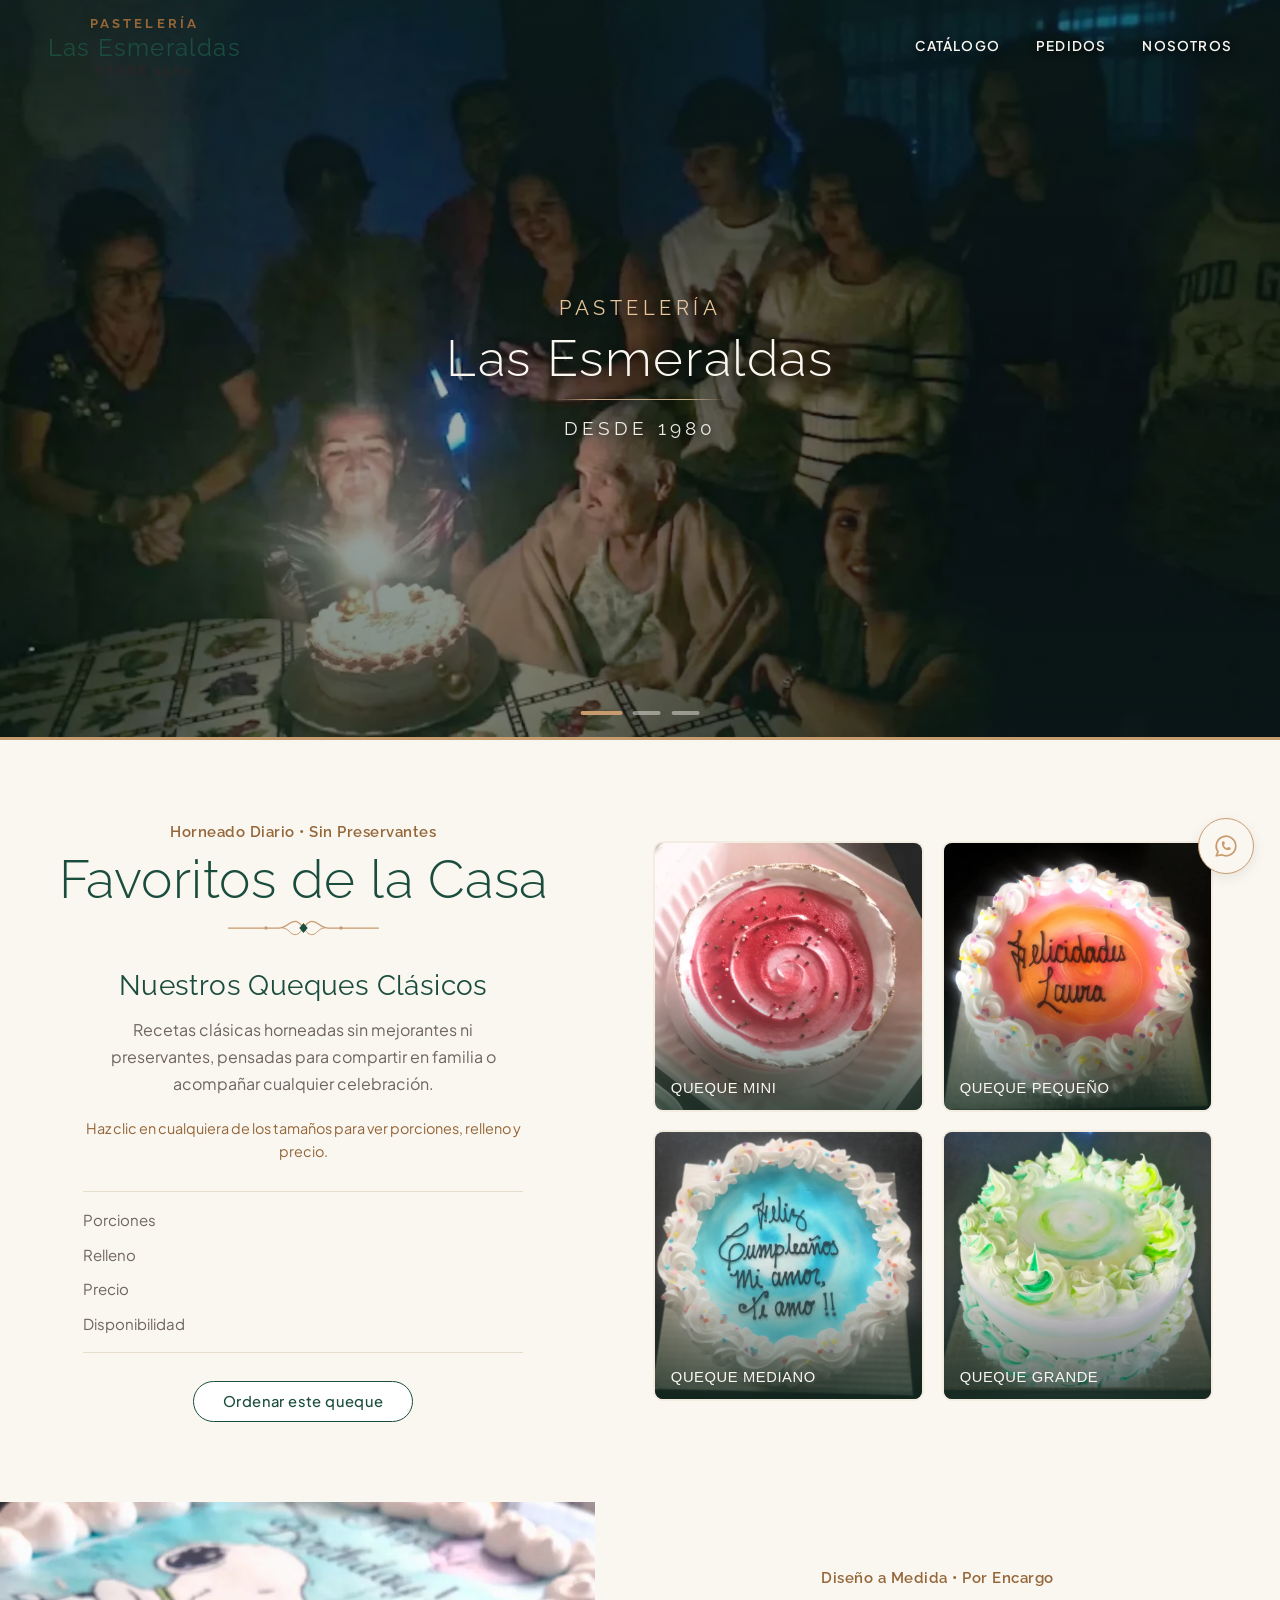
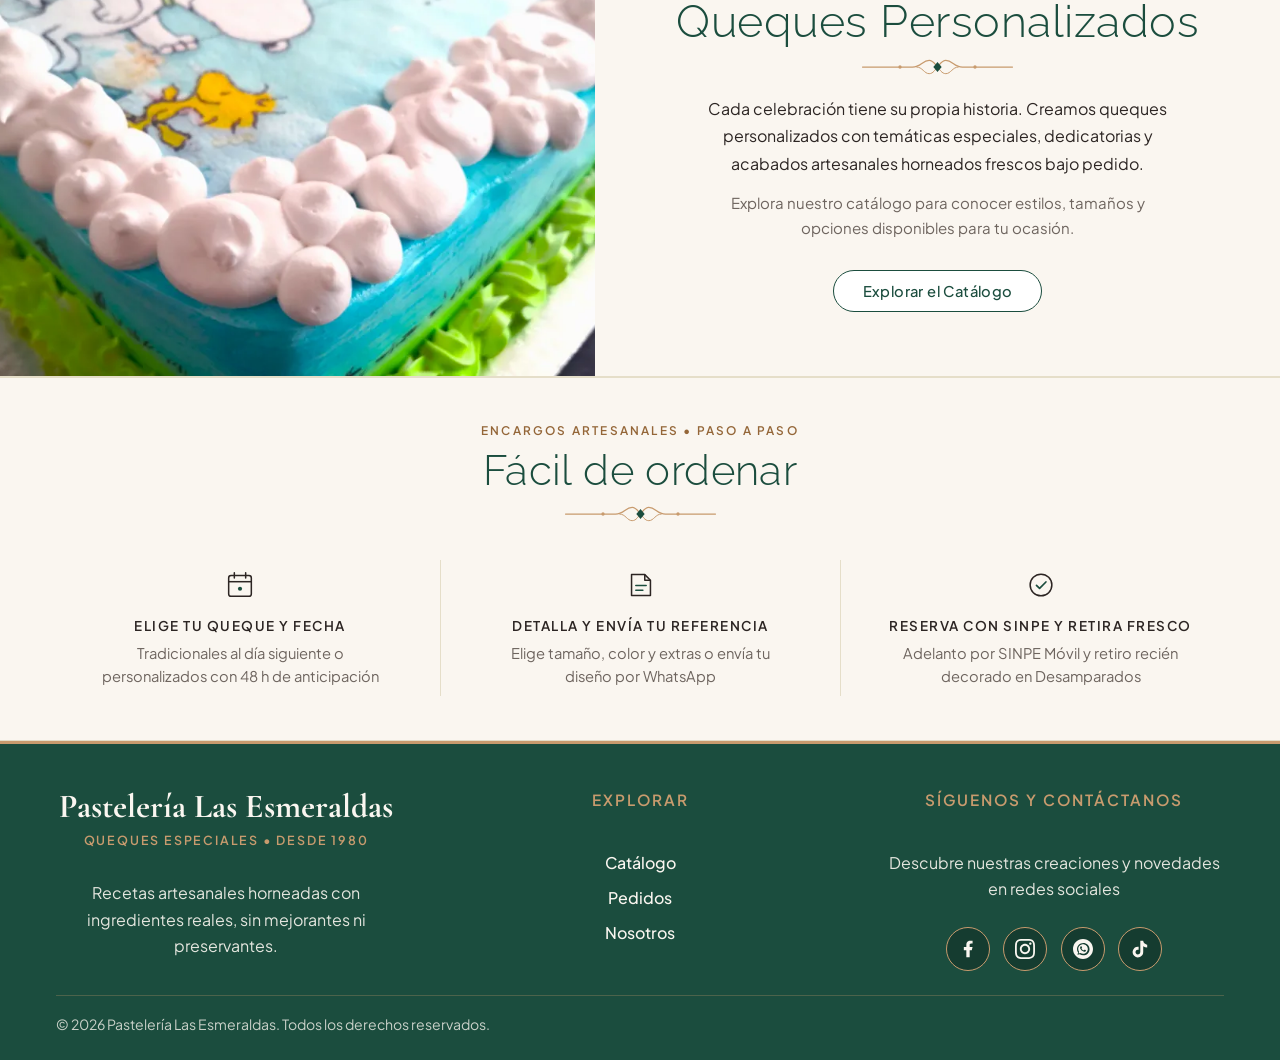
==== commit 8468ee73: ""Refina layout, alineación y logo en portada (index y styles)"" ====
--- a/index.html
+++ b/index.html
@@ -4,90 +4,96 @@
   <meta charset="UTF-8">
   <meta name="viewport" content="width=device-width, initial-scale=1.0">
   <title>Pastelería Las Esmeraldas | Queques Especiales</title>
+  <link rel="preconnect" href="https://fonts.googleapis.com">
+  <link rel="preconnect" href="https://fonts.gstatic.com" crossorigin>
+  <link href="https://fonts.googleapis.com/css2?family=Raleway:wght@200;400;500&display=swap" rel="stylesheet">
   <link rel="stylesheet" href="styles.css">
 </head>
 <body>
 
-  <!-- 1. Encabezado / Navbar -->
-  <header class="navbar">
-    <div class="navbar-inner">
-      <a href="index.html" class="logo-link">
-        <img src="img/logo-clasico.png" alt="Pastelería Las Esmeraldas - Queques Especiales" class="logo-img">
-      </a>
-      <nav class="nav-links">
-        <a href="catalogo.html">Catálogo</a>
-        <a href="personalizados.html">Personalizados</a>
-        <a href="pedidos.html">Pedidos</a>
-        <a href="nosotros.html">Nosotros</a>
-      </nav>
-    </div>
-  </header>
-
-  <!-- 2. Hero Editorial Rotativo (Historia, Catálogo y Personalizados) -->
-  <section class="hero-slider" id="heroSlider" aria-roledescription="carrusel" aria-label="Destacados principales">
-
-    <!-- Slide 1: Historia -->
-    <article class="hero-slide activa slide-historia">
-      <div class="hero-marco">
-        <h1>Más de cuatro décadas horneando con receta de casa</h1>
-        <div class="hero-ornamento" aria-hidden="true"></div>
-        <p>
-          Nacimos en 1980 con una convicción sencilla: preparar cada queque con harina, huevos,
-          leche y mantequilla reales, sin mejorantes ni preservantes.
-        </p>
-        <div class="hero-botones">
-          <a href="nosotros.html" class="btn btn-hero">Conocer Nuestra Historia</a>
-        </div>
-      </div>
-    </article>
-
-    <!-- Slide 2: Catálogo -->
-    <article class="hero-slide slide-catalogo" aria-hidden="true">
-      <div class="hero-marco">
-        <h2>Nuestro Catálogo Artesanal</h2>
-        <div class="hero-ornamento" aria-hidden="true"></div>
-        <p>
-          Desde queques para compartir en familia o grandes celebraciones hasta arrollados,
-          tres leches y flan de coco, elaborados con ingredientes reales.
-        </p>
-        <div class="hero-botones">
-          <a href="catalogo.html" class="btn btn-hero">Explorar Catálogo</a>
-        </div>
-      </div>
-    </article>
-
-    <!-- Slide 3: Queques Personalizados -->
-    <article class="hero-slide slide-personalizados" aria-hidden="true">
-      <div class="hero-marco">
-        <h2>Queques Personalizados para tus Celebraciones</h2>
-        <div class="hero-ornamento" aria-hidden="true"></div>
-        <p>
-          Bodas, temáticas especiales, impresión en hoja de arroz, números de chocolate o confitillo
-          sobre el tamaño de queque que prefieras.
-        </p>
-        <div class="hero-botones">
-          <a href="personalizados.html" class="btn btn-hero">Diseñar mi Queque</a>
-        </div>
-      </div>
-    </article>
-
-    <!-- Indicadores inferiores discretos -->
-    <div class="hero-indicadores" role="tablist" aria-label="Seleccionar diapositiva">
-      <button type="button" class="hero-dot activa" data-slide="0" aria-label="Historia"></button>
-      <button type="button" class="hero-dot" data-slide="1" aria-label="Catálogo"></button>
-      <button type="button" class="hero-dot" data-slide="2" aria-label="Personalizados"></button>
-    </div>
-  </section>
+ <!-- 1 y 2. Portada Unificada: Navbar Integrado + Hero Editorial -->
+  <div class="portada-unificada" id="portadaUnificada">
+
+    <!-- Navbar transparente sobre el Hero (al bajar muestra el logo compacto a la izquierda) -->
+    <header class="navbar navbar-hero" id="navbarPrincipal">
+      <div class="navbar-inner">
+        <a href="index.html" class="logo-link logo-texto logo-navbar" aria-label="Pastelería Las Esmeraldas, inicio">
+          <span class="logo-pre">Pastelería</span>
+          <span class="logo-marca">Las Esmeraldas</span>
+          <span class="logo-anio">Desde 1980</span>
+        </a>
+
+        <nav class="nav-links" aria-label="Navegación principal">
+          <a href="catalogo.html">Catálogo</a>
+          <a href="pedidos.html">Pedidos</a>
+          <a href="nosotros.html">Nosotros</a>
+        </nav>
+      </div>
+    </header>
+
+    <!-- Hero Editorial Rotativo -->
+    <section class="hero-slider" id="heroSlider" aria-roledescription="carrusel" aria-label="Destacados principales">
+
+      <!-- Slide 1: Portada limpia con el Logo en el centro -->
+      <article class="hero-slide activa slide-historia slide-portada-logo">
+        <h1 class="sr-only">Pastelería Las Esmeraldas - Desde 1980</h1>
+        <div class="hero-logo-central" aria-hidden="true">
+          <span class="logo-pre">Pastelería</span>
+          <span class="logo-marca">Las Esmeraldas</span>
+          <span class="logo-anio">Desde 1980</span>
+        </div>
+      </article>
+
+      <!-- Slide 2: Catálogo -->
+      <article class="hero-slide slide-catalogo" aria-hidden="true">
+        <div class="hero-contenido">
+          <h2>Nuestro Catálogo Artesanal</h2>
+          <div class="hero-ornamento" aria-hidden="true"></div>
+          <p>
+            Desde queques para compartir en familia o grandes celebraciones hasta arrollados,
+            tres leches y flan de coco, elaborados con ingredientes reales.
+          </p>
+          <div class="hero-botones">
+            <a href="catalogo.html" class="btn btn-hero">Explorar Catálogo</a>
+          </div>
+        </div>
+      </article>
+
+      <!-- Slide 3: Queques Personalizados -->
+      <article class="hero-slide slide-personalizados" aria-hidden="true">
+        <div class="hero-contenido">
+          <h2>Queques Personalizados para tus Celebraciones</h2>
+          <div class="hero-ornamento" aria-hidden="true"></div>
+          <p>
+            Bodas, temáticas especiales, impresión en hoja de arroz, números de chocolate o confitillo
+            sobre el tamaño de queque que prefieras.
+          </p>
+          <div class="hero-botones">
+            <a href="catalogo.html#personalizados" class="btn btn-hero">Explorar Personalizados</a>
+          </div>
+        </div>
+      </article>
+
+      <!-- Indicadores inferiores discretos -->
+      <div class="hero-indicadores" role="tablist" aria-label="Seleccionar diapositiva">
+        <button type="button" class="hero-dot activa" data-slide="0" aria-label="Portada"></button>
+        <button type="button" class="hero-dot" data-slide="1" aria-label="Catálogo"></button>
+        <button type="button" class="hero-dot" data-slide="2" aria-label="Personalizados"></button>
+      </div>
+    </section>
+
+  </div>
 
  <!-- 3. Favoritos de la Casa (Estilo Editorial 2x2) -->
+
   <section id="destacados" class="contenedor contenedor-amplio seccion-favoritos">
-    <span class="eyebrow-seccion">Horneado Diario • Sin Preservantes</span>
-    <h2 class="titulo-seccion">Favoritos de la Casa</h2>
-
     <div class="favoritos-layout">
 
       <!-- Columna Izquierda: Panel de información dinámico -->
       <div class="favoritos-panel" aria-live="polite">
+        <span class="eyebrow-seccion favoritos-eyebrow">Horneado Diario • Sin Preservantes</span>
+        <h2 class="titulo-seccion favoritos-titulo-principal">Favoritos de la Casa</h2>
+
         <h3 id="fav-titulo" class="favoritos-titulo">Nuestros Queques Clásicos</h3>
         <p id="fav-descripcion" class="favoritos-descripcion">
           Recetas clásicas horneadas sin mejorantes ni preservantes, pensadas para compartir en familia o acompañar cualquier celebración.
@@ -109,9 +115,6 @@
         <div class="favoritos-acciones">
           <a id="fav-btn-ordenar" href="pedidos.html" class="btn btn-primario" hidden>
             Ordenar este queque
-          </a>
-          <a href="catalogo.html" class="btn btn-secundario">
-            Ver todo el catálogo
           </a>
         </div>
       </div>
@@ -195,105 +198,88 @@
     </div>
   </section>
 
- <!-- 4. Banda de Proceso en 3 Pasos -->
-  <section id="como-pedir" class="pasos-banda">
-    <div class="pasos-split">
-
-      <!-- Columna izquierda: Título grande a la izquierda -->
-      <div class="pasos-intro">
-        <span class="pasos-eyebrow">Encargos Artesanales • Paso a Paso</span>
-        <h2 class="pasos-titulo-izq">Fácil de ordenar</h2>
-        <p class="pasos-bajada">
-          Un proceso claro y cercano para que recibas tu queque recién horneado, ya sea en diseño tradicional o a la medida.
-        </p>
-        <a href="pedidos.html" class="btn btn-primario">Iniciar mi Pedido</a>
-      </div>
-
-      <!-- Columna derecha: 3 pasos con números grandes -->
-      <div class="pasos-lista">
-        <article class="paso-fila">
-          <span class="paso-num-grande">01</span>
-          <div class="paso-texto">
-            <h3>Elige tu Queque y Fecha</h3>
-            <p>
-              Selecciona un diseño tradicional (disponible para el día siguiente) o un queque personalizado con al menos <strong>48 horas de anticipación</strong>.
-            </p>
-          </div>
-        </article>
-
-        <article class="paso-fila">
-          <span class="paso-num-grande">02</span>
-          <div class="paso-texto">
-            <h3>Detalla y Envía tu Referencia</h3>
-            <p>
-              Completa el formulario con el tamaño, color y extras; si llevas temática especial o impresión en hoja de arroz, envíanos la imagen directo por <strong>WhatsApp</strong>.
-            </p>
-          </div>
-        </article>
-
-        <article class="paso-fila">
-          <span class="paso-num-grande">03</span>
-          <div class="paso-texto">
-            <h3>Reserva con SINPE y Retira Fresco</h3>
-            <p>
-              Confirma tu pedido con el adelanto vía <strong>SINPE Móvil</strong> y retíralo recién decorado en nuestro local en Desamparados.
-            </p>
-          </div>
-        </article>
-      </div>
-
+    <!-- 4 Franja Promocional: Queques Personalizados (Imagen Izquierda + Texto Derecha) -->
+
+<section class="franja-personalizados" aria-labelledby="titulo-personalizados">
+  <div class="franja-personalizados-grid">
+
+    <!-- Columna Izquierda: Imagen ocupando todo el alto de la franja -->
+    <div class="franja-personalizados-media">
+      <img
+        src="img/personalizados/personalizados.webp"
+        alt="Queque personalizado artesanal decorado a mano en Pastelería Las Esmeraldas"
+      >
     </div>
-  </section>
-
-<!-- 5. Nuestra Ubicación -->
-  <section id="nosotros" class="contenedor contenedor-amplio seccion-visita">
-    <div class="visita-grid">
-
-      <!-- Columna izquierda: fotografía limpia, sin mapa ni textos encima -->
-      <div class="visita-media">
-        <img src="img/desamp.jpg" alt="Desamparados, San José - Pastelería Las Esmeraldas" />
-      </div>
-
-      <!-- Columna derecha: ubicación, señas y botones unificados -->
-      <div class="visita-info">
-        <span class="visita-eyebrow">Coordina tu visita o retiro</span>
-        <h2 class="visita-titulo">Nuestra Ubicación</h2>
-
-        <div class="visita-detalles">
-          <p class="visita-ciudad">Desamparados, San José</p>
-          <p id="texto-direccion" class="visita-direccion">
-            [Escribe aquí tus señas o dirección exacta en Desamparados, Costa Rica]
-          </p>
-          <p class="visita-nota">
-            Retiro de encargos previa coordinación de fecha y horario.
-          </p>
-        </div>
-
-        <p class="visita-texto">
-          Solicita el pin por WhatsApp o copia las señas para llevarlas en tu teléfono.
-        </p>
-
-        <div class="visita-acciones">
-          <a
-            id="link-whatsapp-ubicacion"
-            href="https://wa.me/50684267372?text=Hola%2C%20me%20gustar%C3%ADa%20que%20me%20compartan%20la%20ubicaci%C3%B3n%20de%20Pasteler%C3%ADa%20Las%20Esmeraldas."
-            target="_blank"
-            rel="noopener noreferrer"
-            class="btn btn-primario"
-          >
-            Pedir ubicación por WhatsApp
-          </a>
-
-          <button type="button" id="btn-copiar-direccion" class="btn btn-secundario">
-            Copiar dirección
-          </button>
-        </div>
-      </div>
-
+
+    <!-- Columna Derecha: Texto e invitación al catálogo -->
+    <div class="franja-personalizados-texto">
+      <span class="eyebrow-seccion franja-eyebrow">Diseño a Medida • Por Encargo</span>
+      <h2 id="titulo-personalizados" class="franja-titulo">Queques Personalizados</h2>
+      <p class="franja-descripcion">
+        Cada celebración tiene su propia historia. Creamos queques personalizados con temáticas especiales, dedicatorias y acabados artesanales horneados frescos bajo pedido.
+      </p>
+      <p class="franja-nota">
+        Explora nuestro catálogo para conocer estilos, tamaños y opciones disponibles para tu ocasión.
+      </p>
+      <div class="franja-acciones">
+        <a href="catalogo.html" class="btn btn-primario">Explorar el Catálogo</a>
+      </div>
     </div>
-  </section>
-
-  <!-- 6. Pie de Página y Contacto -->
+
+  </div>
+</section>
+
+
+  <!-- 4. Banda de Proceso en 3 Pasos ("Fácil de ordenar") -->
+
+  <section class="pasos-banda" id="como-ordenar">
+  <div class="pasos-encabezado-compacto">
+    <span class="pasos-eyebrow">ENCARGOS ARTESANALES • PASO A PASO</span>
+    <h2 class="pasos-titulo-banda">Fácil de ordenar</h2>
+  </div>
+
+  <div class="pasos-tres-columnas">
+
+    <article class="paso-columna">
+      <span class="paso-icono-top" aria-hidden="true">
+        <svg viewBox="0 0 36 36" fill="none" xmlns="http://www.w3.org/2000/svg">
+          <rect x="6" y="8" width="24" height="22" rx="2.5" stroke="currentColor" stroke-width="1.6"/>
+          <path d="M6 14.5H30" stroke="currentColor" stroke-width="1.6"/>
+          <path d="M12 5V10.5M24 5V10.5" stroke="currentColor" stroke-width="1.6" stroke-linecap="round"/>
+          <circle cx="18" cy="22" r="2.2" fill="#1B4D3E"/>
+        </svg>
+      </span>
+      <h3>ELIGE TU QUEQUE Y FECHA</h3>
+      <p>Tradicionales al día siguiente o personalizados con 48 h de anticipación</p>
+    </article>
+
+    <article class="paso-columna">
+      <span class="paso-icono-top" aria-hidden="true">
+        <svg viewBox="0 0 36 36" fill="none" xmlns="http://www.w3.org/2000/svg">
+          <path d="M8 7H22L28 13V29H8V7Z" stroke="currentColor" stroke-width="1.6" stroke-linejoin="round"/>
+          <path d="M22 7V13H28" stroke="currentColor" stroke-width="1.6" stroke-linejoin="round"/>
+          <path d="M12.5 18.5H23.5M12.5 23.5H20" stroke="#1B4D3E" stroke-width="1.6" stroke-linecap="round"/>
+        </svg>
+      </span>
+      <h3>DETALLA Y ENVÍA TU REFERENCIA</h3>
+      <p>Elige tamaño, color y extras o envía tu diseño por WhatsApp</p>
+    </article>
+
+    <article class="paso-columna">
+      <span class="paso-icono-top" aria-hidden="true">
+        <svg viewBox="0 0 36 36" fill="none" xmlns="http://www.w3.org/2000/svg">
+          <circle cx="18" cy="18" r="11.5" stroke="currentColor" stroke-width="1.6"/>
+          <path d="M13.2 18.3L16.5 21.6L23.2 14.8" stroke="#1B4D3E" stroke-width="1.8" stroke-linecap="round" stroke-linejoin="round"/>
+        </svg>
+      </span>
+      <h3>RESERVA CON SINPE Y RETIRA FRESCO</h3>
+      <p>Adelanto por SINPE Móvil y retiro recién decorado en Desamparados</p>
+    </article>
+
+  </div>
+</section>
+
+  <!-- 7. Pie de Página y Contacto -->
 
   <footer id="contacto" class="footer-editorial">
     <div class="footer-grid">
@@ -311,13 +297,12 @@
         <h4>Explorar</h4>
         <ul>
           <li><a href="catalogo.html">Catálogo</a></li>
-          <li><a href="personalizados.html">Personalizados</a></li>
           <li><a href="pedidos.html">Pedidos</a></li>
           <li><a href="nosotros.html">Nosotros</a></li>
         </ul>
       </nav>
 
-   <!-- Columna 3: Redes Sociales -->
+      <!-- Columna 3: Redes Sociales -->
       <div class="footer-col footer-social">
         <h4>Síguenos y Contáctanos</h4>
         <p>Descubre nuestras creaciones y novedades en redes sociales</p>
@@ -380,7 +365,7 @@
           </a>
         </div>
       </div>
-
+    </div> <!-- Aquí es donde debe cerrar .footer-grid -->
     <div class="footer-base">
       <p>&copy; 2026 Pastelería Las Esmeraldas. Todos los derechos reservados.</p>
     </div>
--- a/styles.css
+++ b/styles.css
@@ -33,7 +33,7 @@
   color: var(--texto-oscuro);
   font-family: 'Plus Jakarta Sans', sans-serif;
   line-height: 1.6;
-  padding: 12px;
+  padding: 0;
 }
 
 h1, h2, h3, .precio {
@@ -42,102 +42,114 @@
 }
 
 /* =========================================================
-1. BARRA DE NAVEGACIÓN EDITORIAL (5 COLUMNAS)
+1. BARRA DE NAVEGACIÓN (LOGO IZQUIERDA + ENLACES DERECHA)
    ========================================================= */
+
 .navbar {
   display: block;
   width: 100%;
   background-color: var(--bg-crema);
   border-bottom: 1px solid var(--borde-fino);
-  padding: 0.75rem 1.5rem;
+  padding: 0.85rem 3.5rem;
   position: sticky;
   top: 0;
   z-index: 100;
-  overflow: visible;
+  transition: background-color 0.3s ease, box-shadow 0.3s ease, padding 0.3s ease, border-color 0.3s ease;
 }
 
 .navbar-inner {
   width: 100%;
-  max-width: 1180px;
+  max-width: 1440px;
   margin: 0 auto;
-  display: grid;
-  grid-template-columns: 1fr 1fr auto 1fr 1fr;
-  align-items: center;
-  gap: 1.25rem;
-}
-
-.logo-link {
-  grid-column: 3;
-  grid-row: 1;
-  justify-self: center;
+  display: flex;
+  align-items: center;
+  justify-content: space-between;
+  gap: 1.5rem;
+}
+
+.sr-only {
+  position: absolute;
+  width: 1px;
+  height: 1px;
+  padding: 0;
+  margin: -1px;
+  overflow: hidden;
+  clip: rect(0, 0, 0, 0);
+  white-space: nowrap;
+  border: 0;
+}
+
+/* Logo tipográfico en barra */
+.logo-link.logo-texto {
+  display: flex;
+  flex-direction: column;
+  align-items: center;
+  justify-content: center;
+  text-align: center;
+  text-decoration: none;
+  line-height: 1.18;
+  gap: 2px;
+  margin-right: auto;
+  transition: transform 0.25s ease, opacity 0.25s ease;
+}
+
+.logo-link.logo-texto:hover {
+  transform: scale(1.02);
+}
+
+.logo-texto .logo-pre {
+  display: block;
+  font-family: "Raleway", sans-serif;
+  font-size: 0.84rem;
+  font-weight: 700;
+  text-transform: uppercase;
+  letter-spacing: 3.1px;
+  color: var(--dorado-texto);
+}
+
+.logo-texto .logo-marca {
   position: relative;
-  z-index: 110;
-  display: flex;
-  align-items: center;
-  justify-content: center;
-  width: auto;
-  max-width: 280px;
-  height: 130px;
-  margin: 0;
-  padding: 0;
-  background-color: transparent;
-  border: none;
-  box-shadow: none;
-  line-height: 0;
-  transition: transform 0.25s ease;
-}
-
-.logo-link:hover {
-  transform: scale(1.03);
-}
-
-.logo-img {
-  width: auto;
-  height: 100%;
-  max-width: 100%;
-  max-height: 130px;
-  object-fit: contain;
   display: block;
-  background: transparent;
-  border: none;
-}
+  font-family: "Raleway", sans-serif;
+  font-size: 1.5rem;
+  font-weight: 400;
+  letter-spacing: 1.2px;
+  color: var(--esmeralda);
+  transition: color 0.3s ease, font-size 0.3s ease;
+}
+
+.logo-texto .logo-anio {
+  display: block;
+  font-family: "Raleway", sans-serif;
+  font-size: 0.78rem;
+  font-weight: 600;
+  text-transform: uppercase;
+  letter-spacing: 2.7px;
+  color: var(--texto-oscuro);
+  opacity: 1;
+  transition: color 0.3s ease;
+}
+
+
 
 .nav-links {
-  display: contents;
+  display: flex;
+  align-items: center;
+  gap: 2.25rem;
+  margin-left: auto;
 }
 
 .nav-links a {
-  grid-row: 1;
   text-decoration: none;
   color: var(--texto-oscuro);
-  font-size: 0.82rem;
+  font-size: 0.84rem;
   font-weight: 600;
   text-transform: uppercase;
-  letter-spacing: 1.1px;
+  letter-spacing: 1.2px;
   white-space: nowrap;
   position: relative;
   padding-bottom: 4px;
   transition: color 0.25s ease;
-}
-
-.nav-links a:nth-child(1) {
-  grid-column: 1;
-  justify-self: end;
-}
-
-.nav-links a:nth-child(2) {
-  grid-column: 2;
-  justify-self: center;
-}
-
-.nav-links a:nth-child(3) {
-  grid-column: 4;
-  justify-self: center;
-}
-
-.nav-links a:nth-child(4) {
-  grid-column: 5;
-  justify-self: start;
 }
 
 .nav-links a::after {
@@ -161,13 +173,76 @@
   width: 100%;
 }
 
+/* Navbar flotante sobre la parte superior del Hero */
+
+.navbar-hero {
+  position: fixed;
+  top: 0;
+  left: 0;
+  width: 100%;
+  background-color: transparent;
+  border-bottom-color: transparent;
+  padding: 1rem 3rem;
+  z-index: 120;
+}
+
+.navbar-hero .logo-navbar {
+  opacity: 0;
+  pointer-events: none;
+}
+
+.navbar-hero .nav-links a {
+  color: #FAF6F0;
+  text-shadow: 0 2px 8px rgba(0, 0, 0, 0.85);
+}
+
+.navbar-hero .nav-links a:hover,
+.navbar-hero .nav-links a.activo {
+  color: #E6C39A;
+}
+
+/* Al hacer scroll: barra fija con fondo crema y texto oscuro nítido */
+
+.navbar-hero.navbar--fija {
+  top: 0;
+  left: 0;
+  width: 100%;
+  padding: 0.75rem 3rem;
+  background-color: rgba(250, 246, 240, 0.98);
+  backdrop-filter: blur(8px);
+  border-bottom: 1px solid var(--borde-fino);
+  box-shadow: 0 4px 18px rgba(15, 41, 32, 0.08);
+}
+
+.navbar-hero.navbar--fija .logo-navbar {
+  opacity: 1;
+  pointer-events: auto;
+}
+
+.navbar-hero.navbar--fija .nav-links a {
+  color: var(--texto-oscuro);
+  text-shadow: none;
+}
+
+.navbar-hero.navbar--fija .nav-links a:hover,
+.navbar-hero.navbar--fija .nav-links a.activo {
+  color: var(--esmeralda);
+}
 /* =========================================================
-2. HERO EDITORIAL ROTATIVO
+2. PORTADA UNIFICADA Y HERO EDITORIAL LIMPIO
    ========================================================= */
+
+.portada-unificada {
+  position: relative;
+  width: 100%;
+}
+
 .hero-slider {
   position: relative;
   width: 100%;
-  height: 440px;
+  height: 86vh;
+  min-height: 540px;
+  max-height: 740px;
   background-color: var(--esmeralda);
   border-bottom: 3px solid var(--dorado-trigo);
   overflow: hidden;
@@ -182,16 +257,25 @@
   align-items: center;
   justify-content: center;
   background-color: var(--esmeralda);
-  background-position: center;
-  background-size: cover;
-  background-repeat: no-repeat;
   color: var(--bg-crema);
   text-align: center;
-  padding: 18px;
+  padding: 7rem 1.5rem 4rem;
   opacity: 0;
   pointer-events: none;
-  transition: opacity 1.5s cubic-bezier(0.4, 0, 0.2, 1);
+  overflow: hidden;
+  transition: opacity 1.4s cubic-bezier(0.4, 0, 0.2, 1);
   z-index: 1;
+}
+
+/* Capa independiente para animar la fotografía con zoom out sin mover el texto */
+
+@keyframes heroZoomOut {
+  0% {
+    transform: scale(1.12);
+  }
+  100% {
+    transform: scale(1);
+  }
 }
 
 .hero-slide.activa {
@@ -200,99 +284,142 @@
   z-index: 2;
 }
 
-.slide-historia {
-  background-position: center bottom;
+.hero-slide::before {
+  content: "";
+  position: absolute;
+  inset: 0;
+  background-position: center;
+  background-size: cover;
+  background-repeat: no-repeat;
+  transform: scale(1.12);
+  will-change: transform;
+  z-index: -1;
+}
+
+.hero-slide.activa::before {
+  animation: heroZoomOut 6.5s cubic-bezier(0.25, 0.46, 0.45, 0.94) forwards;
+}
+
+.hero-slide:not(.activa)::before {
+  transform: scale(1);
+  transition: transform 0s linear 1.45s;
+}
+
+/* Fondos aplicados al pseudoelemento ::before */
+.slide-historia::before {
+  background-position: center 25%;
   background-image:
-    radial-gradient(
-      ellipse at center,
-      rgba(12, 34, 27, 0.52) 0%,
-      rgba(12, 34, 27, 0.22) 55%,
-      rgba(12, 34, 27, 0.05) 100%
+    linear-gradient(
+      to bottom,
+      rgba(12, 34, 27, 0.62) 0%,
+      rgba(12, 34, 27, 0.35) 50%,
+      rgba(12, 34, 27, 0.55) 100%
     ),
     url('img/hero/hero-historia.webp');
 }
 
-.slide-catalogo {
+.slide-catalogo::before {
   background-image:
-    radial-gradient(
-      ellipse at center,
-      rgba(12, 34, 27, 0.52) 0%,
-      rgba(12, 34, 27, 0.22) 55%,
-      rgba(12, 34, 27, 0.05) 100%
+    linear-gradient(
+      to bottom,
+      rgba(12, 34, 27, 0.58) 0%,
+      rgba(12, 34, 27, 0.32) 45%,
+      rgba(12, 34, 27, 0.52) 100%
     ),
     url('img/hero/hero-catalogo.webp');
 }
 
-.slide-personalizados {
+.slide-personalizados::before {
   background-image:
-    radial-gradient(
-      ellipse at center,
-      rgba(12, 34, 27, 0.52) 0%,
-      rgba(12, 34, 27, 0.22) 55%,
-      rgba(12, 34, 27, 0.05) 100%
+    linear-gradient(
+      to bottom,
+      rgba(12, 34, 27, 0.58) 0%,
+      rgba(12, 34, 27, 0.32) 45%,
+      rgba(12, 34, 27, 0.52) 100%
     ),
     url('img/hero/hero-personalizados.webp');
 }
 
-.hero-marco {
-  width: 100%;
-  height: 100%;
-  padding: 1.75rem 1.5rem 2.35rem;
+/* Logo protagonista en el centro del Slide 1 */
+.slide-portada-logo {
+  padding: 2rem 1.5rem;
+}
+
+.hero-logo-central {
   display: flex;
   flex-direction: column;
   align-items: center;
   justify-content: center;
-  border: 2.25px solid rgba(200, 155, 110, 0.85);
-  outline: 1.25px solid rgba(200, 155, 110, 0.5);
-  outline-offset: -8px;
-  border-radius: 4px;
-}
-
-.hero-content {
-  max-width: 780px;
-  width: 100%;
-  height: 100%;
+  text-align: center;
+  gap: 0.35rem;
+}
+
+.hero-logo-central .logo-pre {
+  font-family: "Raleway", sans-serif;
+  font-size: clamp(1rem, 1.55vw, 1.25rem);
+  font-weight: 400;
+  text-transform: uppercase;
+  letter-spacing: 4.5px;
+  color: #E6C39A;
+  text-shadow: 0 2px 10px rgba(0, 0, 0, 0.75);
+}
+
+.hero-logo-central .logo-marca {
+  position: relative;
+  font-family: "Raleway", sans-serif;
+  font-size: clamp(2.1rem, 4.3vw, 3.2rem);
+  font-weight: 300;
+  letter-spacing: 1.6px;
+  line-height: 1.12;
+  color: var(--bg-crema);
+  text-shadow: 0 3px 16px rgba(0, 0, 0, 0.65);
+}
+
+/* Línea decorativa debajo de "Las Esmeraldas" en el Hero */
+.hero-logo-central .logo-marca::after {
+  content: "";
+  display: block;
+  width: 170px;
+  height: 1px;
+  margin: 0.7rem auto 0.55rem auto;
+  background: linear-gradient(
+    to right,
+    transparent,
+    rgba(230, 195, 154, 0.85) 22%,
+    rgba(230, 195, 154, 0.85) 78%,
+    transparent
+  );
+  filter: drop-shadow(0 1px 4px rgba(0, 0, 0, 0.65));
+}
+
+.hero-logo-central .logo-anio {
+  font-family: "Raleway", sans-serif;
+  font-size: clamp(0.95rem, 1.45vw, 1.18rem);
+  font-weight: 400;
+  text-transform: uppercase;
+  letter-spacing: 4.1px;
+  color: rgba(250, 246, 240, 0.94);
+  text-shadow: 0 2px 10px rgba(0, 0, 0, 0.75);
+}
+
+.hero-contenido {
+  max-width: 760px;
+  width: 100%;
   margin: 0 auto;
-  padding-bottom: 3.5rem;
   display: flex;
   flex-direction: column;
   align-items: center;
   justify-content: center;
-  position: relative;
-}
-
-.hero-eyebrow {
-  display: inline-block;
-  background-color: rgba(15, 41, 32, 0.78);
-  color: var(--bg-crema);
-  border: 1px solid rgba(200, 155, 110, 0.65);
-  padding: 0.32rem 0.9rem;
-  border-radius: 3px;
-  font-size: 0.76rem;
-  font-weight: 600;
-  text-transform: uppercase;
-  letter-spacing: 2px;
-  margin-bottom: 1.1rem;
-}
-
-.hero-slide h1 {
-  color: var(--bg-crema);
-  font-size: 3.65rem;
-  font-weight: 700;
-  line-height: 1.08;
-  margin-top: -2.25rem;
-  margin-bottom: 0.9rem;
-  text-shadow: 0 2px 6px rgba(0, 0, 0, 0.8), 0 6px 20px rgba(0, 0, 0, 0.45);
-}
-
+}
+
+.hero-slide h1,
 .hero-slide h2 {
   color: var(--bg-crema);
-  font-size: 3.35rem;
+  font-size: clamp(2.3rem, 4.5vw, 3.65rem);
   font-weight: 700;
   line-height: 1.1;
-  margin-top: -2.25rem;
-  margin-bottom: 0.9rem;
-  text-shadow: 0 2px 6px rgba(0, 0, 0, 0.8), 0 6px 20px rgba(0, 0, 0, 0.45);
+  margin: 0 0 1rem 0;
+  text-shadow: 0 2px 10px rgba(0, 0, 0, 0.55);
 }
 
 .hero-ornamento {
@@ -302,7 +429,7 @@
   background-repeat: no-repeat;
   background-position: center;
   background-size: contain;
-  filter: drop-shadow(0 2px 6px rgba(0, 0, 0, 0.75));
+  filter: drop-shadow(0 2px 6px rgba(0, 0, 0, 0.65));
   background-image: url("data:image/svg+xml,%3Csvg xmlns='http://www.w3.org/2000/svg' viewBox='0 0 180 20' fill='none'%3E%3Cline x1='6' y1='10' x2='74' y2='10' stroke='%23C89B6E' stroke-width='1.6' stroke-linecap='round'/%3E%3Cline x1='106' y1='10' x2='174' y2='10' stroke='%23C89B6E' stroke-width='1.6' stroke-linecap='round'/%3E%3Cpolygon points='90,2.5 97.5,10 90,17.5 82.5,10' fill='%23C89B6E'/%3E%3Ccircle cx='66' cy='10' r='2.2' fill='%23C89B6E'/%3E%3Ccircle cx='114' cy='10' r='2.2' fill='%23C89B6E'/%3E%3C/svg%3E");
 }
 
@@ -310,29 +437,24 @@
   font-size: 1.12rem;
   color: #F5EFE6;
   width: 100%;
-  max-width: 480px;
-  margin: 0.35rem auto 0 auto;
+  max-width: 540px;
+  margin: 0 auto 1.85rem auto;
   text-align: center;
   line-height: 1.65;
-  text-shadow: 0 1px 4px rgba(0, 0, 0, 0.85), 0 4px 14px rgba(0, 0, 0, 0.5);
+  text-shadow: 0 1px 6px rgba(0, 0, 0, 0.65);
 }
 
 .hero-botones {
-  position: absolute;
-  bottom: 24px;
-  left: 50%;
-  transform: translateX(-50%);
   display: flex;
   justify-content: center;
   align-items: center;
   gap: 1rem;
   flex-wrap: wrap;
-  z-index: 3;
 }
 
 .hero-indicadores {
   position: absolute;
-  bottom: 14px;
+  bottom: 22px;
   left: 50%;
   transform: translateX(-50%);
   display: flex;
@@ -345,7 +467,7 @@
   height: 4px;
   border: none;
   border-radius: 2px;
-  background-color: rgba(250, 246, 240, 0.4);
+  background-color: rgba(250, 246, 240, 0.45);
   cursor: pointer;
   transition: background-color 0.3s ease, width 0.3s ease;
 }
@@ -430,55 +552,94 @@
 /* =========================================================
 3. FAVORITOS DE LA CASA (PANEL IZQUIERDO + MOSAICO 2x2)
    ========================================================= */
+
 .seccion-favoritos {
-  padding: 3.5rem 2.5rem;
+  max-width: 100%;
+  width: 100%;
+  padding: 3.5rem 0;
 }
 
 .favoritos-layout {
   display: grid;
-  grid-template-columns: minmax(360px, 1fr) minmax(0, 560px);
-  justify-content: space-between;
-  gap: 4.5rem;
-  align-items: center;
-  max-width: 1260px;
-  margin: 2.5rem auto 0 auto;
+  grid-template-columns: 1fr 1.15fr;
+  gap: 0;
+  align-items: center;
+  max-width: 100%;
+  margin: 0;
 }
 
 .favoritos-panel {
   display: flex;
   flex-direction: column;
-  align-items: flex-start;
-  text-align: left;
-  padding: 0.5rem 0;
+  justify-content: center;
+  align-items: center;
+  text-align: center;
+  padding: 0.5rem 2rem;
+  min-height: 580px;
+}
+
+.favoritos-eyebrow {
+  width: 100%;
+  max-width: 440px;
+  text-align: center;
+  font-family: "Raleway", sans-serif;
+  margin: 0 auto 0.45rem auto;
+}
+
+.titulo-seccion.favoritos-titulo-principal {
+  width: 100%;
+  max-width: 520px;
+  font-family: "Raleway", sans-serif;
+  font-size: 3.3rem;
+  font-weight: 300;
+  letter-spacing: 0.5px;
+  line-height: 1.08;
+  text-align: center;
+  padding-bottom: 0.65rem;
+  margin: 0 auto 1.25rem auto;
+}
+
+.titulo-seccion.favoritos-titulo-principal::after {
+  margin: 0.65rem auto 0 auto;
 }
 
 .favoritos-titulo {
-  font-family: 'Cormorant Garamond', serif;
-  font-size: 2.5rem;
-  font-weight: 600;
-  color: var(--esmeralda);
-  line-height: 1.12;
-  margin: 0 0 1rem 0;
+  width: 100%;
+  max-width: 440px;
+  text-align: center;
+  font-family: "Raleway", sans-serif;
+  font-size: 1.75rem;
+  font-weight: 400;
+  letter-spacing: 0.4px;
+  color: var(--esmeralda);
+  line-height: 1.2;
+  margin: 0 auto 0.85rem auto;
 }
 
 .favoritos-descripcion {
+  width: 100%;
+  max-width: 440px;
+  min-height: 5.1rem;
+  text-align: center;
   font-family: inherit;
   font-size: 1rem;
   color: var(--texto-suave);
   line-height: 1.7;
-  margin: 0 0 1.25rem 0;
-  max-width: 460px;
+  margin: 0 auto 1.25rem auto;
 }
 
 .favoritos-hint {
+  width: 100%;
+  max-width: 440px;
+  text-align: center;
   font-size: 0.9rem;
   color: var(--dorado-texto);
-  margin: 0 0 1.75rem 0;
+  margin: 0 auto 1.75rem auto;
 }
 
 .favoritos-detalles {
   width: 100%;
-  max-width: 500px;
+  max-width: 440px;
   border-top: 1px solid var(--borde-fino);
   border-bottom: 1px solid var(--borde-fino);
   padding: 1rem 0;
@@ -488,25 +649,28 @@
 }
 
 .fav-dato {
-  display: flex;
-  justify-content: space-between;
-  gap: 1rem;
+  display: grid;
+  grid-template-columns: 120px 1fr;
+  gap: 0.75rem 1rem;
+  align-items: baseline;
   font-size: 0.94rem;
 }
 
 .fav-dato span {
   color: var(--texto-suave);
+  text-align: left;
 }
 
 .fav-dato strong {
   color: var(--texto-oscuro);
   font-weight: 600;
-  text-align: right;
+  text-align: left;
 }
 
 .favoritos-acciones {
   display: flex;
   flex-wrap: wrap;
+  justify-content: center;
   gap: 0.85rem;
   align-items: center;
 }
@@ -517,7 +681,7 @@
   gap: 1.1rem;
   width: 100%;
   max-width: 560px;
-  justify-self: end;
+  justify-self: center;
 }
 
 .favorito-tile {
@@ -576,80 +740,95 @@
 }
 
 @media (max-width: 820px) {
+
+  .seccion-favoritos {
+    padding: 2.5rem 1.25rem;
+  }
+
   .favoritos-layout {
     grid-template-columns: 1fr;
     gap: 2rem;
   }
 
+  .favoritos-descripcion {
+    min-height: auto;
+  }
+
   .favoritos-panel {
-    align-items: center;
-    text-align: center;
-  }
-
-  .favoritos-acciones {
-    justify-content: center;
+    padding: 0.5rem 0;
+    min-height: auto;
   }
 
   .favoritos-mosaico {
     gap: 0.85rem;
+    justify-self: center;
   }
 }
 
 /* =========================================================
-4. BANDA DE PROCESO EN 3 PASOS ("FÁCIL DE ORDENAR")
+4. FRANJA PROMOCIONAL: QUEQUES PERSONALIZADOS
    ========================================================= */
-.pasos-banda {
+.franja-personalizados {
+  width: 100%;
+  background-color: var(--bg-crema);
+  border-bottom: 1px solid var(--borde-fino);
+  overflow: hidden;
+}
+
+.franja-personalizados-grid {
+  display: grid;
+  grid-template-columns: 1fr 1.15fr;
+  align-items: stretch;
+  min-height: 440px;
+}
+
+.franja-personalizados-media {
+  position: relative;
+  width: 100%;
+  height: 100%;
+  min-height: 440px;
   background-color: var(--bg-secundario);
-  border-top: 1px solid var(--borde-fino);
-  border-bottom: 1px solid var(--borde-fino);
-  padding: 4.5rem 2.25rem;
-}
-
-.pasos-split {
-  max-width: 1360px;
-  margin: 0 auto;
-  display: grid;
-  grid-template-columns: 0.9fr 1.4fr;
-  gap: 3.5rem;
-  align-items: center;
-}
-
-.pasos-intro {
+}
+
+.franja-personalizados-media img {
+  position: absolute;
+  inset: 0;
+  width: 100%;
+  height: 100%;
+  object-fit: cover;
+  display: block;
+}
+
+.franja-personalizados-texto {
   display: flex;
   flex-direction: column;
-  align-items: center;
-  text-align: center;
-  max-width: 420px;
-  width: 100%;
-  margin: 0 auto;
-}
-
-.pasos-eyebrow {
-  text-align: center;
-  width: 100%;
-  font-size: 0.76rem;
-  font-weight: 600;
-  text-transform: uppercase;
-  letter-spacing: 2.2px;
-  color: var(--dorado-trigo);
-  margin-bottom: 0.5rem;
-}
-
-.pasos-titulo-izq {
-  font-family: 'Cormorant Garamond', serif;
-  color: var(--esmeralda);
-  font-size: 3.3rem;
-  font-weight: 700;
-  line-height: 1.05;
-  margin-bottom: 1.2rem;
-  text-align: center;
-  width: 100%;
-}
-
-.pasos-titulo-izq::after {
+  justify-content: center;
+  align-items: center;
+  text-align: center;
+  padding: 4rem 2rem;
+}
+
+.franja-eyebrow {
+  width: 100%;
+  text-align: center;
+  font-family: "Raleway", sans-serif;
+  margin-bottom: 0.45rem;
+}
+
+.franja-titulo {
+  font-family: "Raleway", sans-serif;
+  font-size: clamp(2.2rem, 3.5vw, 3.1rem);
+  font-weight: 300;
+  letter-spacing: 0.5px;
+  line-height: 1.1;
+  color: var(--esmeralda);
+  margin: 0 0 1.15rem 0;
+}
+
+.franja-titulo::after {
   content: "";
   display: block;
-  width: 180px;
+  width: 200px;
   height: 20px;
   margin: 0.65rem auto 0 auto;
   background-repeat: no-repeat;
@@ -658,75 +837,186 @@
   background-image: url("data:image/svg+xml,%3Csvg xmlns='http://www.w3.org/2000/svg' viewBox='0 0 200 24' fill='none'%3E%3Cpath d='M10 12 H70 C80 12 82 4 90 4 C95 4 97 9 100 12 C103 9 105 4 110 4 C118 4 120 12 130 12 H190' stroke='%23C89B6E' stroke-width='1.5' stroke-linecap='round'/%3E%3Cpath d='M75 12 C82 12 84 20 90 20 C95 20 97 15 100 12 C103 15 105 20 110 20 C116 20 118 12 125 12' stroke='%23C89B6E' stroke-width='1.2' stroke-linecap='round'/%3E%3Cpolygon points='100,6 105,12 100,18 95,12' fill='%231B4D3E'/%3E%3Ccircle cx='55' cy='12' r='2' fill='%23C89B6E'/%3E%3Ccircle cx='145' cy='12' r='2' fill='%23C89B6E'/%3E%3C/svg%3E");
 }
 
-.pasos-bajada {
-  font-family: inherit;
-  font-style: normal;
+.franja-descripcion {
   font-size: 1rem;
-  font-weight: 400;
+  color: var(--texto-oscuro);
+  line-height: 1.7;
+  max-width: 480px;
+  margin: 0 auto 0.9rem auto;
+}
+
+.franja-nota {
+  font-size: 0.94rem;
   color: var(--texto-suave);
-  line-height: 1.7;
-  max-width: 420px;
+  line-height: 1.65;
+  max-width: 460px;
   margin: 0 auto 1.85rem auto;
-  text-align: center;
-}
-
-.pasos-lista {
+}
+
+.franja-acciones {
+  display: flex;
+  flex-wrap: wrap;
+  justify-content: center;
+  gap: 0.85rem;
+}
+
+@media (max-width: 860px) {
+  .franja-personalizados-grid {
+    grid-template-columns: 1fr;
+    min-height: auto;
+  }
+
+  .franja-personalizados-media {
+    min-height: 300px;
+    height: 300px;
+  }
+
+  .franja-personalizados-texto {
+    align-items: center;
+    text-align: center;
+    padding: 3rem 1.5rem;
+  }
+
+  .franja-eyebrow {
+    text-align: center;
+  }
+}
+
+/* =========================================================
+5. BANDA DE PROCESO EN 3 PASOS ("FÁCIL DE ORDENAR")
+   ========================================================= */
+
+.pasos-banda {
+  background-color: var(--bg-crema);
+  border-top: 1px solid var(--borde-fino);
+  border-bottom: 1px solid var(--borde-fino);
+  padding: 2.75rem 2.5rem;
+}
+
+.pasos-encabezado-compacto {
+  max-width: 1260px;
+  margin: 0 auto 2.25rem auto;
   display: flex;
   flex-direction: column;
-  width: 100%;
-}
-
-.paso-fila {
+  align-items: center;
+  text-align: center;
+  gap: 0.45rem;
+}
+
+.pasos-eyebrow {
+  font-size: 0.74rem;
+  font-weight: 600;
+  text-transform: uppercase;
+  letter-spacing: 2.2px;
+  color: var(--dorado-texto);
+}
+
+.pasos-titulo-banda {
+  font-family: "Raleway", sans-serif;
+  font-size: 2.6rem;
+  font-weight: 300;
+  letter-spacing: 0.4px;
+  line-height: 1.1;
+  color: var(--esmeralda);
+  margin: 0;
+}
+
+.pasos-titulo-banda::after {
+  content: "";
+  display: block;
+  width: 200px;
+  height: 20px;
+  margin: 0.65rem auto 0 auto;
+  background-repeat: no-repeat;
+  background-position: center;
+  background-size: contain;
+  background-image: url("data:image/svg+xml,%3Csvg xmlns='http://www.w3.org/2000/svg' viewBox='0 0 200 24' fill='none'%3E%3Cpath d='M10 12 H70 C80 12 82 4 90 4 C95 4 97 9 100 12 C103 9 105 4 110 4 C118 4 120 12 130 12 H190' stroke='%23C89B6E' stroke-width='1.5' stroke-linecap='round'/%3E%3Cpath d='M75 12 C82 12 84 20 90 20 C95 20 97 15 100 12 C103 15 105 20 110 20 C116 20 118 12 125 12' stroke='%23C89B6E' stroke-width='1.2' stroke-linecap='round'/%3E%3Cpolygon points='100,6 105,12 100,18 95,12' fill='%231B4D3E'/%3E%3Ccircle cx='55' cy='12' r='2' fill='%23C89B6E'/%3E%3Ccircle cx='145' cy='12' r='2' fill='%23C89B6E'/%3E%3C/svg%3E");
+}
+
+.pasos-tres-columnas {
+  max-width: 1260px;
+  margin: 0 auto;
   display: grid;
-  grid-template-columns: 78px 1fr;
-  gap: 1.5rem;
-  align-items: center;
-  padding: 1.5rem 0;
-  border-bottom: 1px solid rgba(200, 155, 110, 0.45);
-  text-align: left;
-}
-
-.paso-fila:first-child {
-  padding-top: 0;
-}
-
-.paso-fila:last-child {
-  border-bottom: none;
-  padding-bottom: 0;
-}
-
-.paso-num-grande {
-  font-family: 'Cormorant Garamond', serif;
-  font-size: 3.3rem;
-  font-weight: 700;
-  line-height: 1;
-  color: var(--dorado-trigo);
-  text-align: center;
-}
-
-.paso-texto h3 {
-  font-size: 1.5rem;
-  color: var(--esmeralda);
-  margin-bottom: 0.3rem;
-  line-height: 1.2;
-}
-
-.paso-texto p {
-  font-size: 0.95rem;
+  grid-template-columns: repeat(3, 1fr);
+  align-items: start;
+}
+
+.paso-columna {
+  padding: 0.5rem 2.25rem;
+  display: flex;
+  flex-direction: column;
+  align-items: center;
+  text-align: center;
+}
+
+.paso-columna + .paso-columna {
+  border-left: 1px solid var(--borde-fino);
+}
+
+.paso-icono-top {
+  width: 34px;
+  height: 34px;
   color: var(--texto-oscuro);
-  opacity: 0.86;
-  line-height: 1.65;
+  margin-bottom: 0.9rem;
+  display: inline-flex;
+  align-items: center;
+  justify-content: center;
+}
+
+.paso-icono-top svg {
+  width: 100%;
+  height: 100%;
+  display: block;
+}
+
+.paso-columna h3 {
+  font-family: "Plus Jakarta Sans", sans-serif;
+  font-size: 0.84rem;
+  font-weight: 600;
+  letter-spacing: 1.5px;
+  text-transform: uppercase;
+  color: var(--texto-oscuro);
+  margin: 0 0 0.45rem 0;
+  line-height: 1.35;
+}
+
+.paso-columna p {
+  font-size: 0.92rem;
+  color: var(--texto-suave);
+  line-height: 1.55;
   margin: 0;
-}
-
-.paso-texto strong {
-  color: var(--esmeralda);
-  font-weight: 600;
+  max-width: 300px;
+}
+
+@media (max-width: 860px) {
+  .pasos-banda {
+    padding: 2.25rem 1.25rem;
+  }
+
+  .pasos-titulo-banda {
+    font-size: 2.15rem;
+  }
+
+  .pasos-tres-columnas {
+    grid-template-columns: 1fr;
+    gap: 1.75rem;
+  }
+
+  .paso-columna {
+    padding: 0 0.5rem;
+  }
+
+  .paso-columna + .paso-columna {
+    border-left: none;
+    border-top: 1px solid var(--borde-fino);
+    padding-top: 1.75rem;
+  }
 }
 
 /* =========================================================
-5. SECCIÓN DE UBICACIÓN / VISITA (2 COLUMNAS)
+6. SECCIÓN DE UBICACIÓN / VISITA (2 COLUMNAS)
    ========================================================= */
+
 .seccion-visita {
   padding-top: 3.5rem;
   padding-bottom: 3.5rem;
@@ -1059,40 +1349,6 @@
 }
 
 /* =========================================================
-   MARCO EDITORIAL DE PÁGINA COMPLETA CON 4 ARABESCOS
-   ========================================================= */
-body::before {
-  content: "";
-  position: fixed;
-  inset: 10px;
-  border: 1px solid var(--dorado-trigo);
-  outline: 1px solid rgba(27, 77, 62, 0.2);
-  outline-offset: -5px;
-  pointer-events: none;
-  z-index: 9999;
-  background-image:
-    url("data:image/svg+xml,%3Csvg xmlns='http://www.w3.org/2000/svg' viewBox='0 0 60 60' fill='none'%3E%3Cpath d='M2 58 V16 C2 8 8 2 16 2 H58' stroke='%23C89B6E' stroke-width='2'/%3E%3Cpath d='M8 42 V18 C8 12 12 8 18 8 H42' stroke='%231B4D3E' stroke-width='1.2'/%3E%3Cpath d='M2 26 C14 26 26 14 26 2' stroke='%23C89B6E' stroke-width='1.5'/%3E%3Cpolygon points='15,11 19,15 15,19 11,15' fill='%231B4D3E'/%3E%3Ccircle cx='28' cy='8' r='2' fill='%23C89B6E'/%3E%3Ccircle cx='8' cy='28' r='2' fill='%23C89B6E'/%3E%3C/svg%3E"),
-    url("data:image/svg+xml,%3Csvg xmlns='http://www.w3.org/2000/svg' viewBox='0 0 60 60' fill='none'%3E%3Cg transform='translate(60,0) scale(-1,1)'%3E%3Cpath d='M2 58 V16 C2 8 8 2 16 2 H58' stroke='%23C89B6E' stroke-width='2'/%3E%3Cpath d='M8 42 V18 C8 12 12 8 18 8 H42' stroke='%231B4D3E' stroke-width='1.2'/%3E%3Cpath d='M2 26 C14 26 26 14 26 2' stroke='%23C89B6E' stroke-width='1.5'/%3E%3Cpolygon points='15,11 19,15 15,19 11,15' fill='%231B4D3E'/%3E%3Ccircle cx='28' cy='8' r='2' fill='%23C89B6E'/%3E%3Ccircle cx='8' cy='28' r='2' fill='%23C89B6E'/%3E%3C/g%3E%3C/svg%3E");
-  background-position: top 4px left 4px, top 4px right 4px;
-  background-repeat: no-repeat;
-  background-size: 46px 46px;
-}
-
-body::after {
-  content: "";
-  position: fixed;
-  inset: 10px;
-  pointer-events: none;
-  z-index: 9999;
-  background-image:
-    url("data:image/svg+xml,%3Csvg xmlns='http://www.w3.org/2000/svg' viewBox='0 0 60 60' fill='none'%3E%3Cg transform='translate(0,60) scale(1,-1)'%3E%3Cpath d='M2 58 V16 C2 8 8 2 16 2 H58' stroke='%23C89B6E' stroke-width='2'/%3E%3Cpath d='M8 42 V18 C8 12 12 8 18 8 H42' stroke='%231B4D3E' stroke-width='1.2'/%3E%3Cpath d='M2 26 C14 26 26 14 26 2' stroke='%23C89B6E' stroke-width='1.5'/%3E%3Cpolygon points='15,11 19,15 15,19 11,15' fill='%231B4D3E'/%3E%3Ccircle cx='28' cy='8' r='2' fill='%23C89B6E'/%3E%3Ccircle cx='8' cy='28' r='2' fill='%23C89B6E'/%3E%3C/g%3E%3C/svg%3E"),
-    url("data:image/svg+xml,%3Csvg xmlns='http://www.w3.org/2000/svg' viewBox='0 0 60 60' fill='none'%3E%3Cg transform='translate(60,60) scale(-1,-1)'%3E%3Cpath d='M2 58 V16 C2 8 8 2 16 2 H58' stroke='%23C89B6E' stroke-width='2'/%3E%3Cpath d='M8 42 V18 C8 12 12 8 18 8 H42' stroke='%231B4D3E' stroke-width='1.2'/%3E%3Cpath d='M2 26 C14 26 26 14 26 2' stroke='%23C89B6E' stroke-width='1.5'/%3E%3Cpolygon points='15,11 19,15 15,19 11,15' fill='%231B4D3E'/%3E%3Ccircle cx='28' cy='8' r='2' fill='%23C89B6E'/%3E%3Ccircle cx='8' cy='28' r='2' fill='%23C89B6E'/%3E%3C/g%3E%3C/svg%3E");
-  background-position: bottom 4px left 4px, bottom 4px right 4px;
-  background-repeat: no-repeat;
-  background-size: 46px 46px;
-}
-
-/* =========================================================
    RESPONSIVE GENERAL
    ========================================================= */
 @media (max-width: 900px) {
@@ -1170,13 +1426,7 @@
 
 @media (max-width: 700px) {
   body {
-    padding: 6px;
-  }
-
-  body::before,
-  body::after {
-    inset: 6px;
-    background-size: 34px 34px;
+    padding: 0;
   }
 
   .hero-slider {
